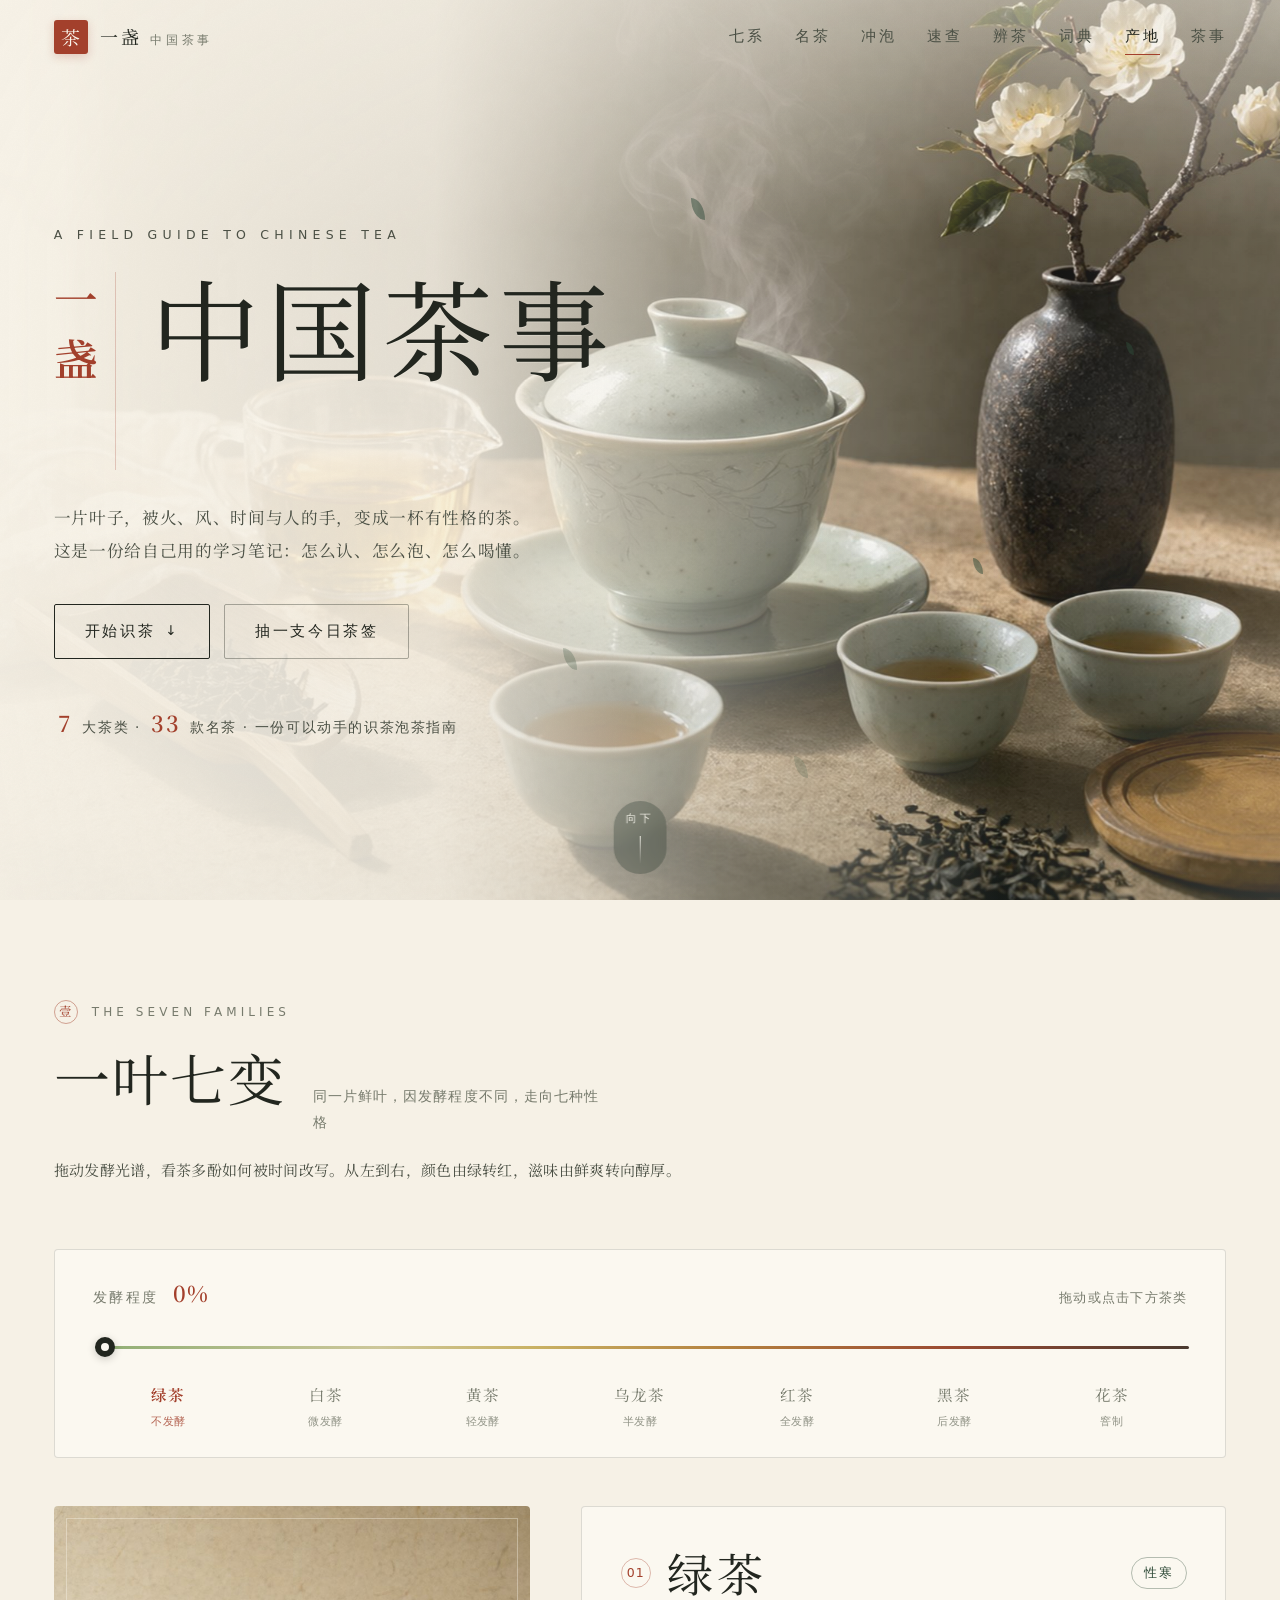
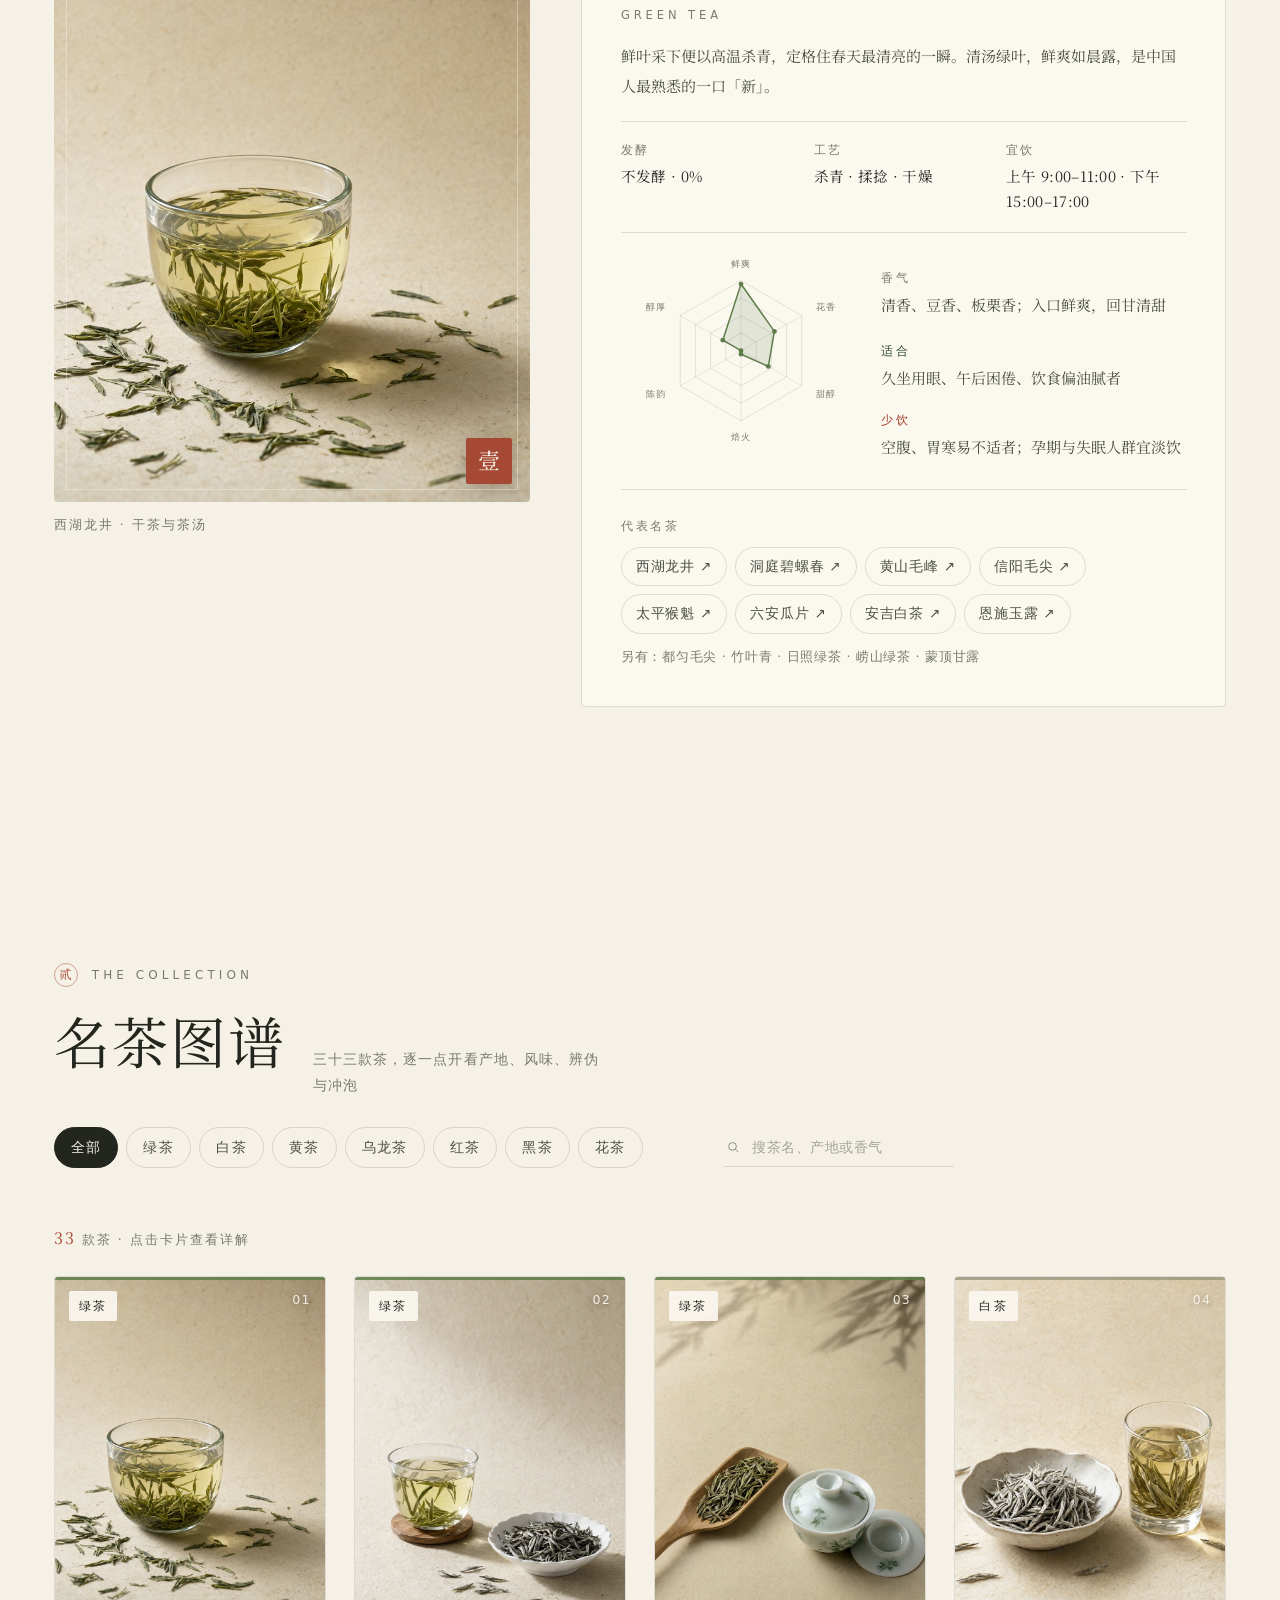
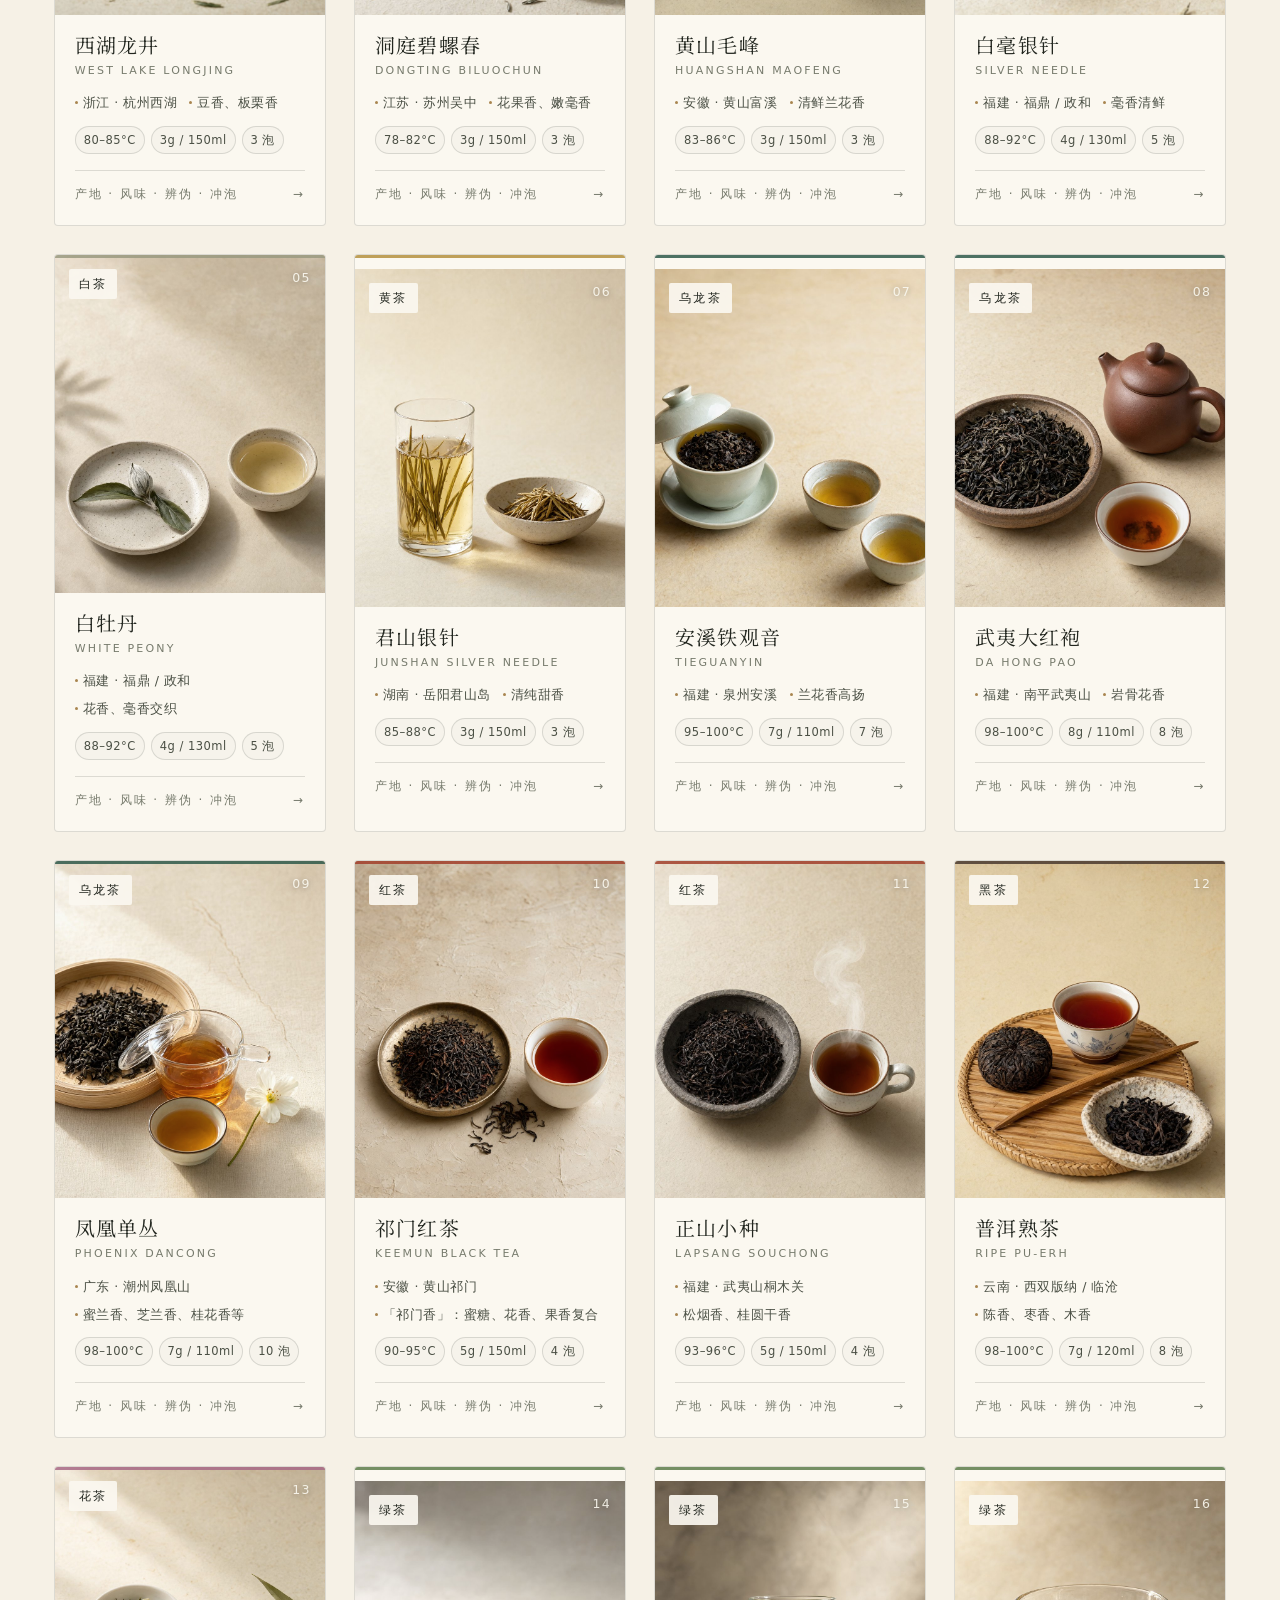
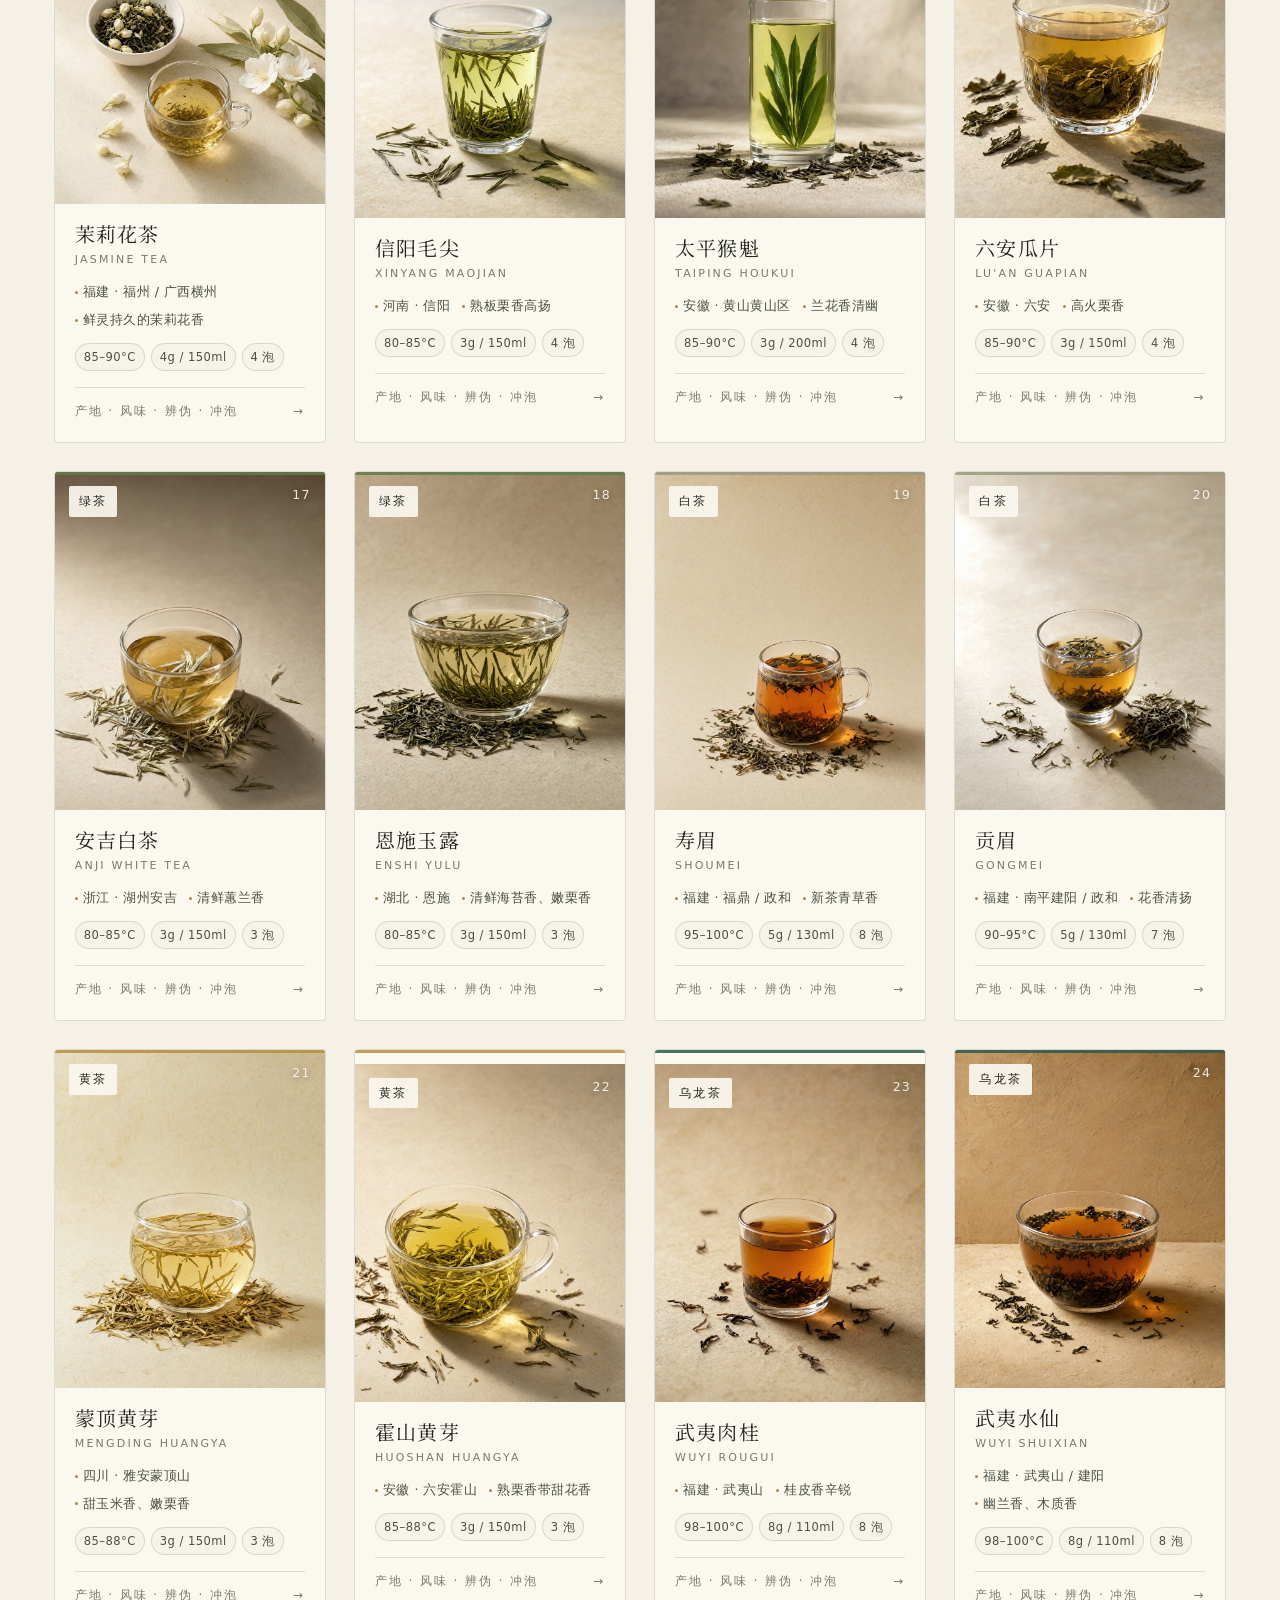
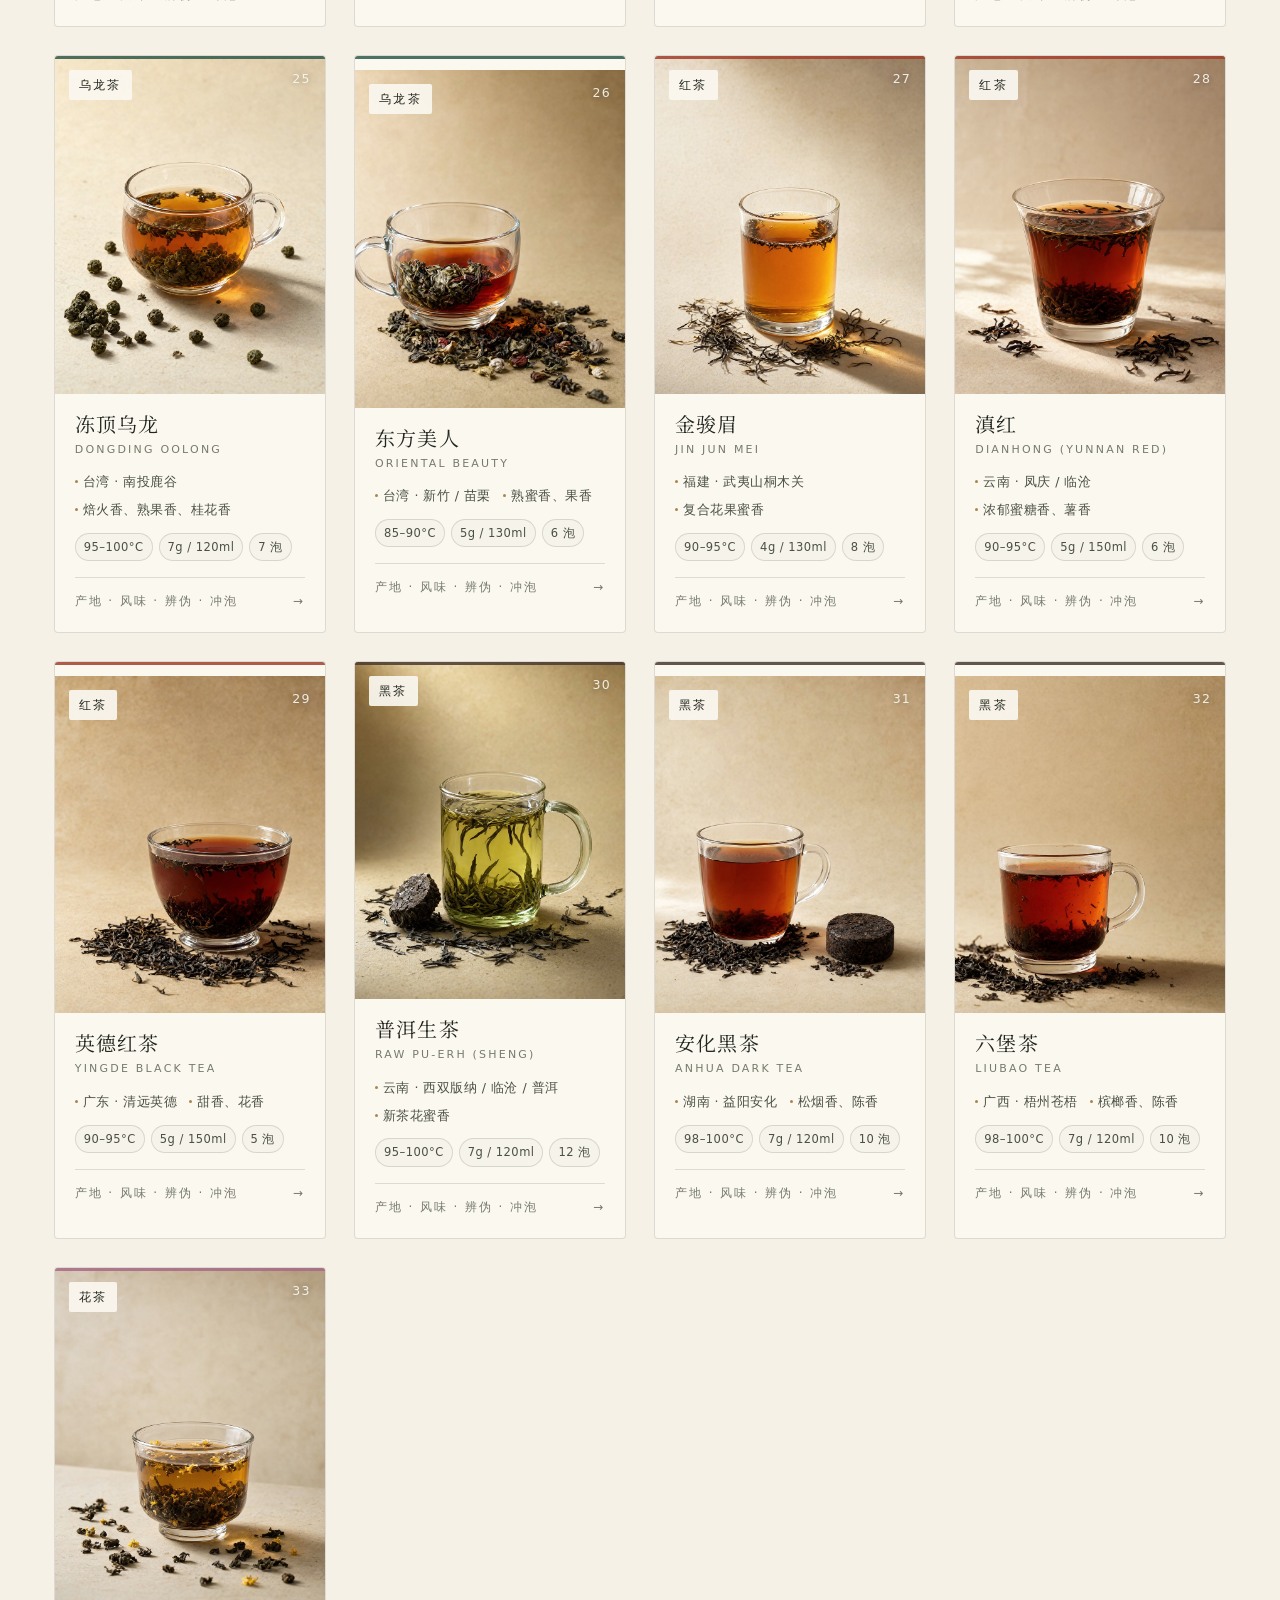
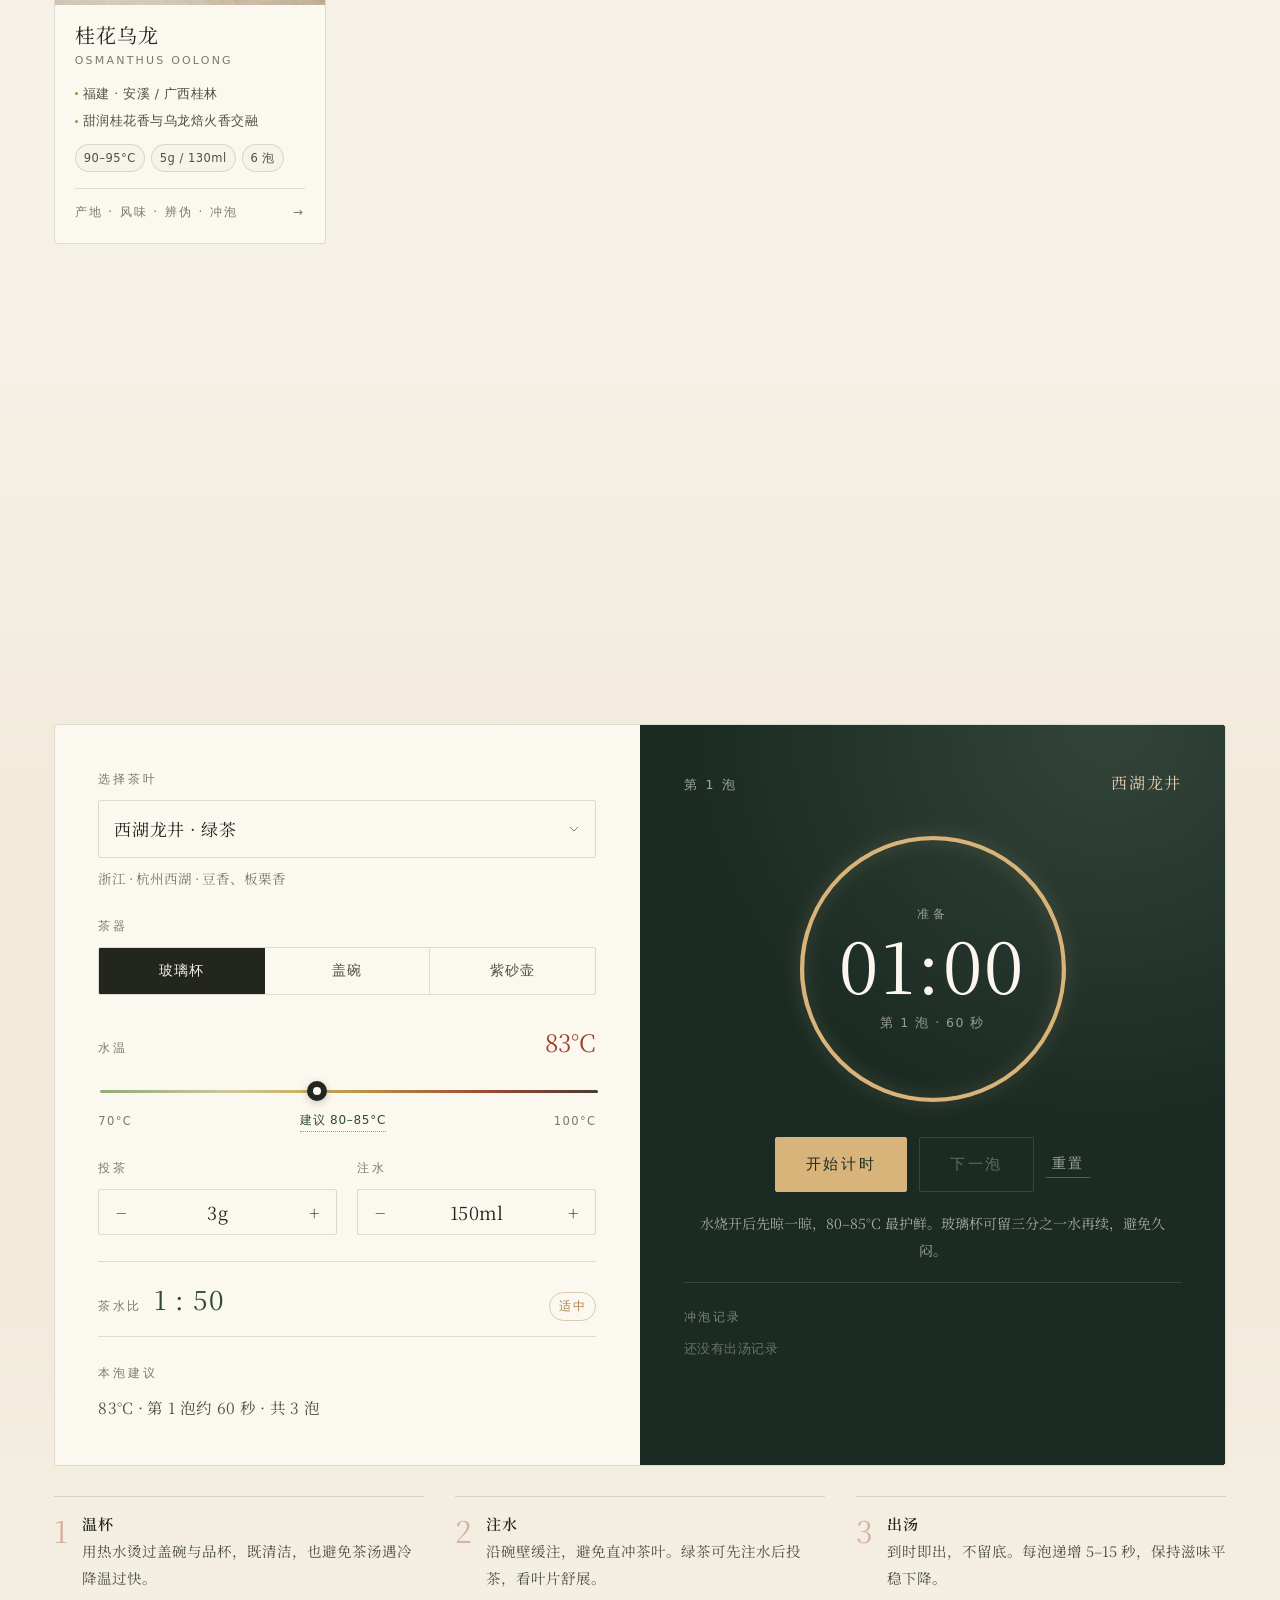
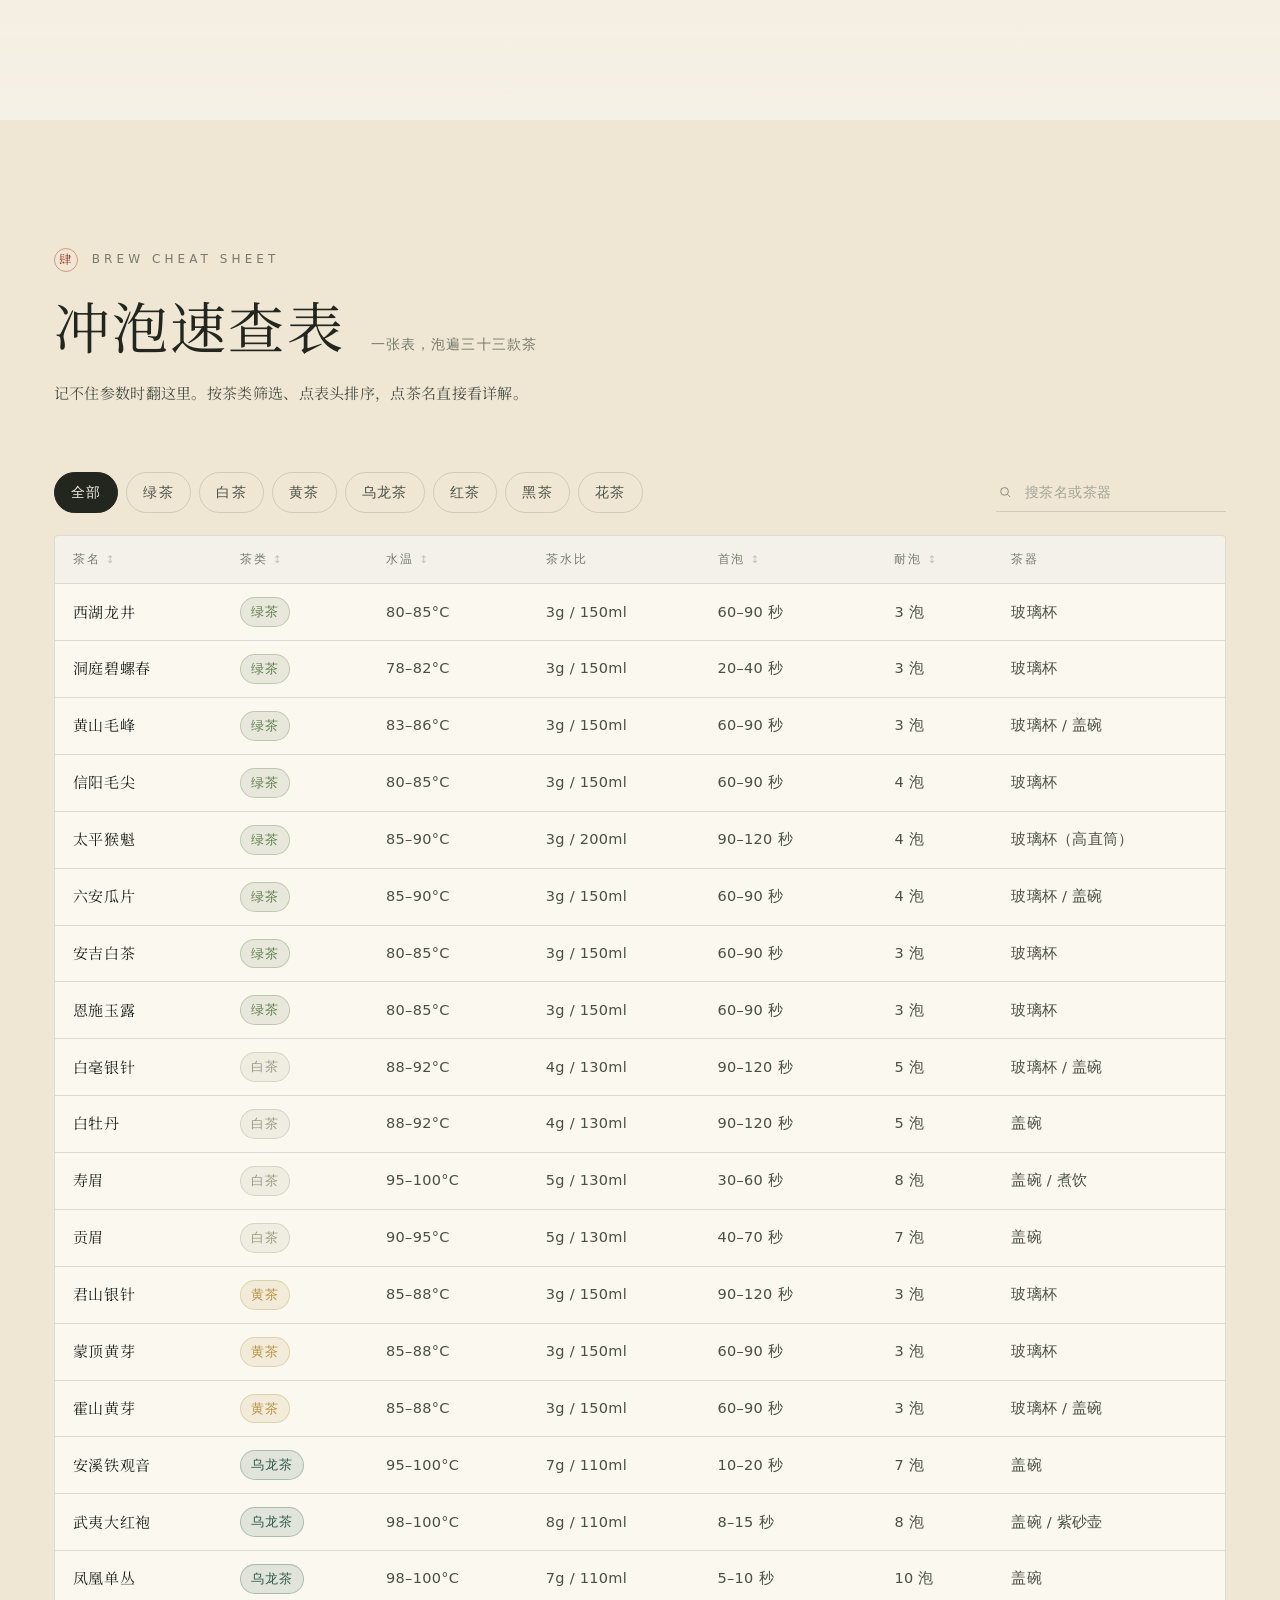
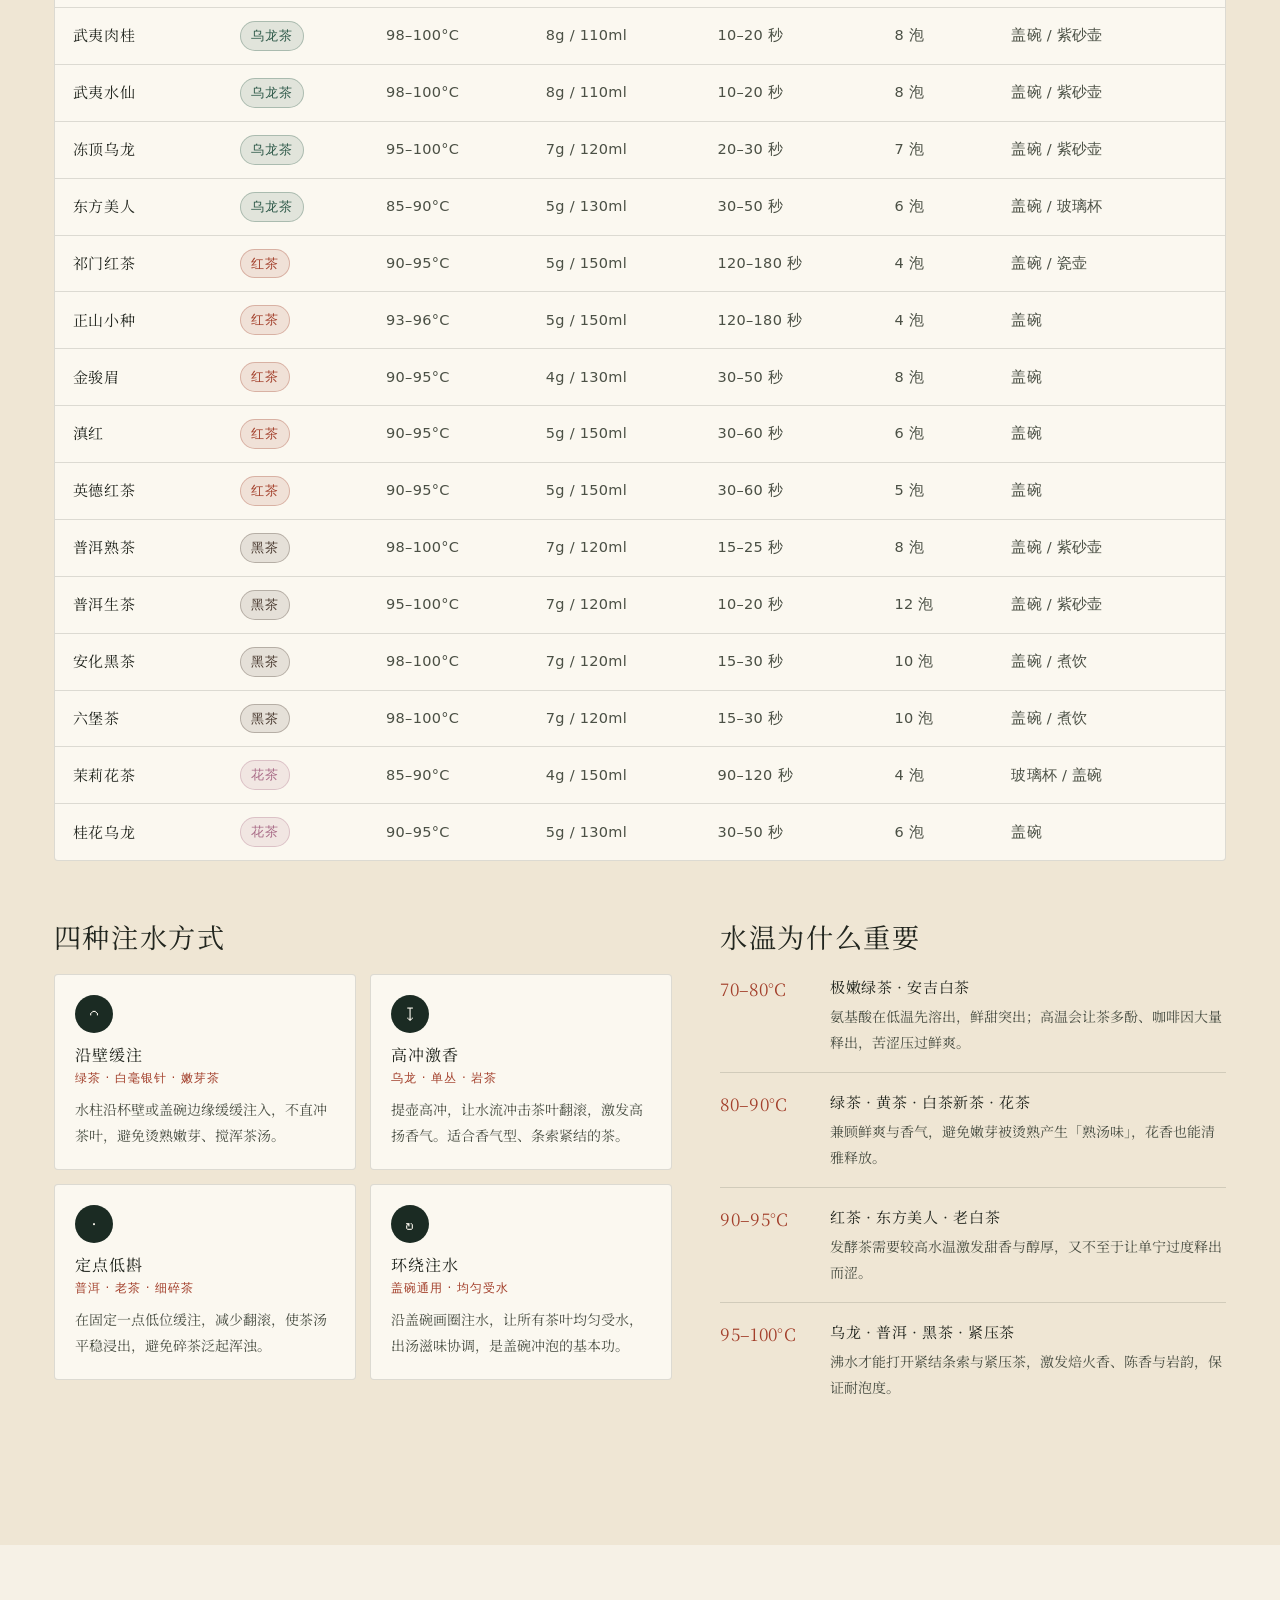
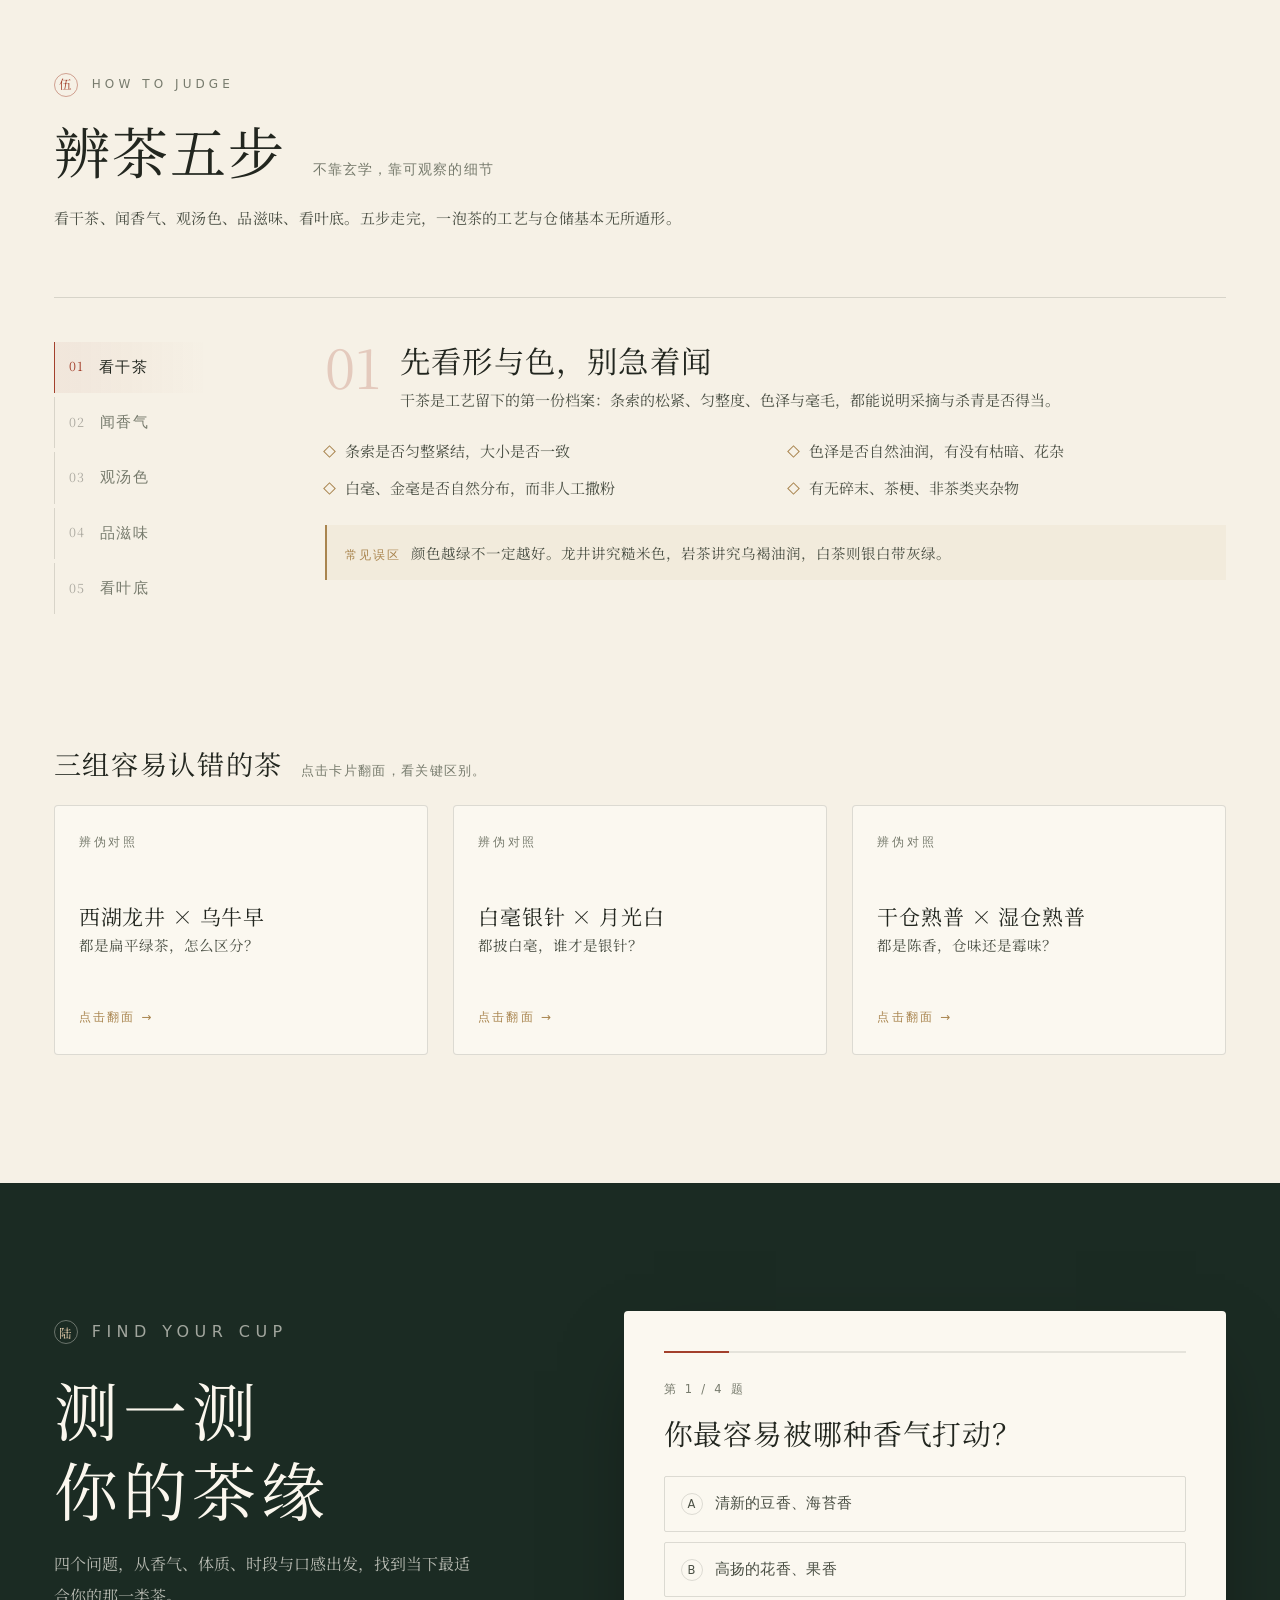
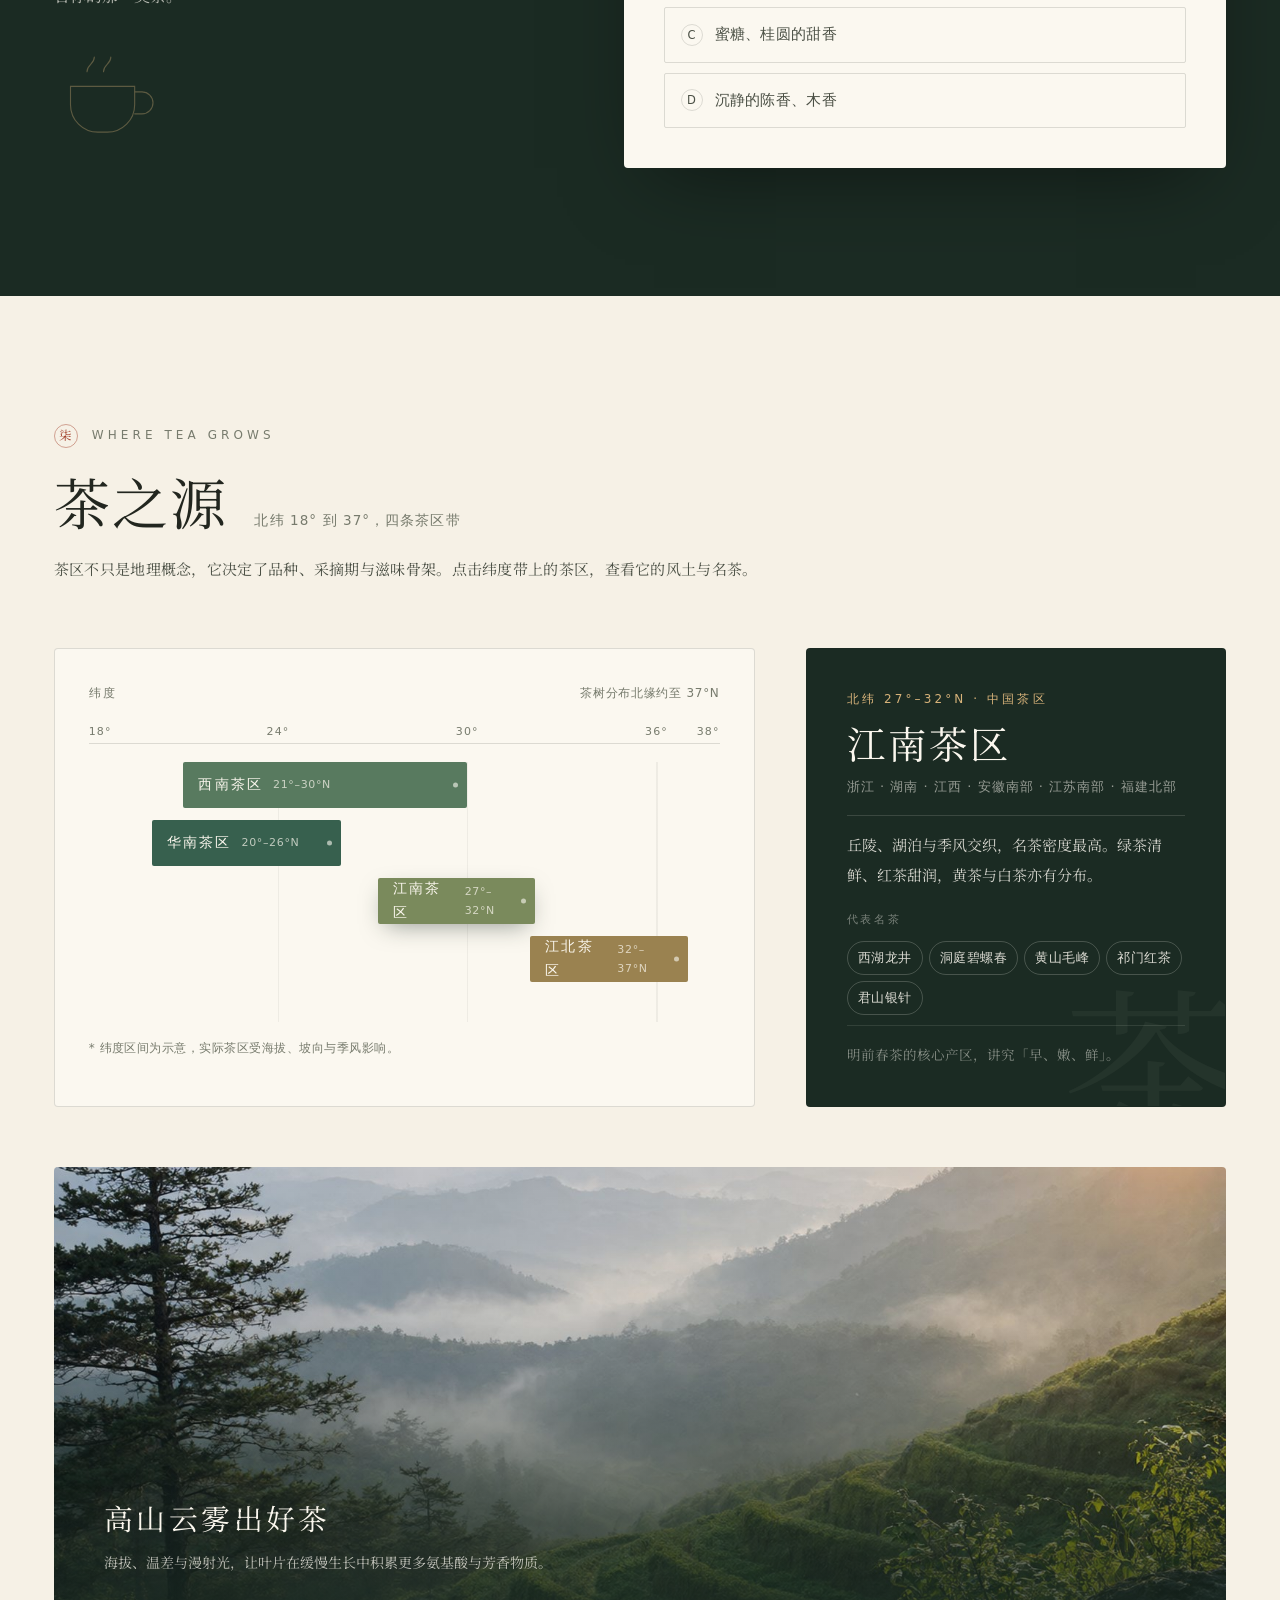
==== index.html @ a065129d "初始化：一盏·中国茶事静态站点与 Pages 部署" ====
<!DOCTYPE html>
<html lang="zh-CN">
<head>
<meta charset="UTF-8">
<meta name="viewport" content="width=device-width, initial-scale=1.0">
<title>一盏 · 中国茶事｜七大茶系、名茶图谱与冲泡指南</title>
<meta name="description" content="从辨茶、冲泡到产地与茶文化：七大茶系、十三款名茶的香气、汤色、滋味、冲泡参数与辨伪要点，附发酵光谱、冲泡计时与茶缘测试。">
<meta name="theme-color" content="#f6f1e6">
<link rel="icon" href="data:image/svg+xml,%3Csvg xmlns='http://www.w3.org/2000/svg' viewBox='0 0 64 64'%3E%3Crect width='64' height='64' rx='10' fill='%23a3402c'/%3E%3Ctext x='32' y='45' font-size='38' font-family='serif' text-anchor='middle' fill='%23fbf7ee'%3E茶%3C/text%3E%3C/svg%3E">
<link rel="stylesheet" href="assets/styles.css">
</head>
<body>
<div class="grain" aria-hidden="true"></div>
<div class="scroll-progress" aria-hidden="true"><span id="scrollBar"></span></div>

<header class="site-head" id="siteHead">
  <a class="brand" href="#top" aria-label="回到首页">
    <span class="brand-seal">茶</span>
    <span class="brand-text">一盏<em>中国茶事</em></span>
  </a>
  <nav class="site-nav" aria-label="主导航">
    <a href="#seven" data-nav>七系</a>
    <a href="#teas" data-nav>名茶</a>
    <a href="#brew" data-nav>冲泡</a>
    <a href="#cheat" data-nav>速查</a>
    <a href="#identify" data-nav>辨茶</a>
    <a href="#glossary" data-nav>词典</a>
    <a href="#origin" data-nav>产地</a>
    <a href="#culture" data-nav>茶事</a>
  </nav>
  <button class="nav-toggle" id="navToggle" aria-label="展开导航" aria-expanded="false">
    <span></span><span></span>
  </button>
</header>

<main id="top">

  <!-- HERO -->
  <section class="hero" aria-label="开篇">
    <div class="hero-media">
      <img src="assets/img/hero.jpg" alt="一席中式茶桌：盖碗、茶海、品茗杯与山茶花" fetchpriority="high">
    </div>
    <div class="hero-veil" aria-hidden="true"></div>
    <div class="hero-leaves" aria-hidden="true"><i></i><i></i><i></i><i></i><i></i></div>

    <div class="hero-inner">
      <p class="eyebrow">A FIELD GUIDE TO CHINESE TEA</p>
      <h1>
        <span class="hero-vertical">一盏</span>
        <span class="hero-main">中国茶事</span>
      </h1>
      <p class="hero-lead">一片叶子，被火、风、时间与人的手，变成一杯有性格的茶。<br>这是一份给自己用的学习笔记：怎么认、怎么泡、怎么喝懂。</p>
      <div class="hero-actions">
        <a class="btn" href="#seven">开始识茶<span class="arr">↓</span></a>
        <button class="btn btn-ghost" id="oracleBtn" type="button">抽一支今日茶签</button>
      </div>
      <p class="hero-meta"><b>7</b> 大茶类 · <b>33</b> 款名茶 · 一份可以动手的识茶泡茶指南</p>
    </div>

    <aside class="oracle" id="oracleCard" hidden aria-live="polite">
      <div class="oracle-head">
        <span>今日茶签</span>
        <button type="button" id="oracleClose" aria-label="关闭">×</button>
      </div>
      <p class="oracle-cat" id="oracleCat">绿茶 · 性寒</p>
      <h3 id="oracleName">西湖龙井</h3>
      <p id="oracleText">豆香沉稳，鲜醇回甘。</p>
      <div class="oracle-actions">
        <button class="link-btn" type="button" id="oracleAgain">换一支</button>
        <button class="link-btn" type="button" id="oracleOpen">看详情 →</button>
      </div>
    </aside>

    <div class="steam" aria-hidden="true"><i></i><i></i><i></i></div>
    <a class="scroll-cue" href="#seven" aria-label="向下浏览">
      <span>向下</span><i></i>
    </a>
  </section>

  <!-- 七系 -->
  <section class="section section-seven" id="seven">
    <div class="section-head reveal">
      <p class="kicker"><span>壹</span> THE SEVEN FAMILIES</p>
      <h2>一叶七变<span class="head-note">同一片鲜叶，因发酵程度不同，走向七种性格</span></h2>
      <p class="section-sub">拖动发酵光谱，看茶多酚如何被时间改写。从左到右，颜色由绿转红，滋味由鲜爽转向醇厚。</p>
    </div>

    <div class="spectrum reveal">
      <div class="spectrum-top">
        <label for="fermentRange" class="spectrum-label">发酵程度 <b id="fermentPct">0%</b></label>
        <span class="spectrum-hint">拖动或点击下方茶类</span>
      </div>
      <input type="range" id="fermentRange" min="0" max="6" step="1" value="0" aria-label="选择茶类，按发酵程度排序">
      <div class="spectrum-dots" id="spectrumDots" role="tablist" aria-label="七大茶类"></div>
    </div>

    <div class="seven-stage reveal">
      <figure class="stage-figure">
        <div class="figure-frame">
          <img id="catImage" src="assets/img/longjing.jpg" alt="西湖龙井干茶与茶汤">
          <span class="figure-stamp" id="catStamp">壹</span>
        </div>
        <figcaption id="catCaption">西湖龙井 · 干茶与茶汤</figcaption>
      </figure>

      <div class="stage-panel" id="catPanel" aria-live="polite">
        <div class="cat-head">
          <span class="cat-index" id="catIndex">01</span>
          <h3 id="catName">绿茶</h3>
          <span class="cat-nature" id="catNature">性寒</span>
        </div>
        <p class="cat-en" id="catEn">GREEN TEA</p>
        <p class="cat-desc" id="catDesc"></p>

        <div class="cat-stats">
          <div><span>发酵</span><b id="catFerment">不发酵 · 0%</b></div>
          <div><span>工艺</span><b id="catCraft">杀青 · 揉捻 · 干燥</b></div>
          <div><span>宜饮</span><b id="catTime">上午 9:00–11:00</b></div>
        </div>

        <div class="cat-mid">
          <div class="cat-radar">
            <svg id="catRadar" viewBox="0 0 260 230" role="img" aria-label="风味雷达图"></svg>
          </div>
          <div class="cat-notes">
            <div><span class="note-k">香气</span><p id="catFlavor"></p></div>
            <div class="cat-lists">
              <div><span class="note-k good">适合</span><p id="catSuitable"></p></div>
              <div><span class="note-k bad">少饮</span><p id="catAvoid"></p></div>
            </div>
          </div>
        </div>

        <div class="cat-teas">
          <span class="note-k">代表名茶</span>
          <div class="chip-row" id="catTeas"></div>
          <p class="cat-more" id="catMore"></p>
        </div>
      </div>
    </div>
  </section>

  <!-- 名茶图谱 -->
  <section class="section section-teas" id="teas">
    <div class="section-head reveal">
      <p class="kicker"><span>贰</span> THE COLLECTION</p>
      <h2>名茶图谱<span class="head-note">三十三款茶，逐一点开看产地、风味、辨伪与冲泡</span></h2>
      <div class="teas-tools">
        <div class="filter-row" id="filterRow" role="group" aria-label="按茶类筛选"></div>
        <label class="search-box">
          <svg viewBox="0 0 24 24" aria-hidden="true"><circle cx="11" cy="11" r="6.5"></circle><path d="M16 16l4.5 4.5"></path></svg>
          <input type="search" id="teaSearch" placeholder="搜茶名、产地或香气" aria-label="搜索茶叶">
        </label>
      </div>
    </div>
    <p class="result-line reveal"><span id="resultCount">33</span> 款茶 <span id="resultHint">· 点击卡片查看详解</span></p>
    <div class="tea-grid" id="teaGrid"></div>
  </section>

  <!-- 冲泡实验室 -->
  <section class="section section-brew" id="brew">
    <div class="section-head reveal">
      <p class="kicker"><span>叁</span> THE BREWING LAB</p>
      <h2>冲泡实验室<span class="head-note">水温、投茶、出汤，三件事决定一杯茶</span></h2>
      <p class="section-sub">选一款茶，调好参数，按下计时。每泡出汤后自动进入下一泡的节奏。</p>
    </div>

    <div class="brew-shell reveal">
      <div class="brew-controls">
        <div class="control">
          <label for="brewTea">选择茶叶</label>
          <div class="select-wrap">
            <select id="brewTea"></select>
            <svg viewBox="0 0 24 24" aria-hidden="true"><path d="M6 9l6 6 6-6"></path></svg>
          </div>
          <p class="control-hint" id="brewTeaHint"></p>
        </div>

        <div class="control">
          <span class="control-label">茶器</span>
          <div class="segmented" id="vesselSeg" role="group" aria-label="选择茶器">
            <button type="button" data-vessel="玻璃杯" class="active">玻璃杯</button>
            <button type="button" data-vessel="盖碗">盖碗</button>
            <button type="button" data-vessel="紫砂壶">紫砂壶</button>
          </div>
        </div>

        <div class="control">
          <div class="control-label-row">
            <label for="tempRange">水温</label>
            <output id="tempOut">85°C</output>
          </div>
          <input type="range" id="tempRange" min="70" max="100" step="1" value="85" aria-label="水温">
          <div class="range-notes"><span>70°C</span><span class="rec-band" id="recBand">建议 80–85°C</span><span>100°C</span></div>
        </div>

        <div class="control steppers">
          <div class="stepper">
            <span class="control-label">投茶</span>
            <div class="stepper-row">
              <button type="button" data-step="grams-0.5" aria-label="减少投茶量">−</button>
              <output id="gramsOut">3g</output>
              <button type="button" data-step="grams+0.5" aria-label="增加投茶量">+</button>
            </div>
          </div>
          <div class="stepper">
            <span class="control-label">注水</span>
            <div class="stepper-row">
              <button type="button" data-step="ml-10" aria-label="减少水量">−</button>
              <output id="mlOut">150ml</output>
              <button type="button" data-step="ml+10" aria-label="增加水量">+</button>
            </div>
          </div>
        </div>

        <div class="ratio-line">
          <span>茶水比</span>
          <b id="ratioOut">1 : 50</b>
          <span class="ratio-tag" id="ratioTag">清饮</span>
        </div>

        <div class="control">
          <span class="control-label">本泡建议</span>
          <p class="brew-advice" id="brewAdvice">85°C · 60 秒 · 可冲 3 泡</p>
        </div>
      </div>

      <div class="brew-stage">
        <div class="stage-top">
          <span id="steepLabel">第 1 泡</span>
          <span class="stage-tea" id="stageTea">西湖龙井</span>
        </div>

        <div class="timer-wrap">
          <svg class="timer-ring" viewBox="0 0 220 220" aria-hidden="true">
            <circle class="ring-track" cx="110" cy="110" r="96"></circle>
            <circle class="ring-progress" id="ringProgress" cx="110" cy="110" r="96"></circle>
          </svg>
          <div class="timer-face">
            <span class="timer-state" id="timerState">准备</span>
            <strong id="timerTime">01:00</strong>
            <span class="timer-sub" id="timerSub">第 1 泡 · 60 秒</span>
          </div>
        </div>

        <div class="timer-actions">
          <button class="btn btn-solid" id="timerBtn" type="button">开始计时</button>
          <button class="btn btn-ghost" id="nextBtn" type="button" disabled>下一泡</button>
          <button class="link-btn" id="resetBtn" type="button">重置</button>
        </div>

        <p class="timer-hint" id="timerHint">水烧开后先温杯，再注水。绿茶不建议用刚沸的水。</p>

        <div class="steep-track">
          <span class="track-label">冲泡记录</span>
          <ol id="steepTrack"><li class="empty">还没有出汤记录</li></ol>
        </div>
      </div>
    </div>

    <div class="brew-notes reveal">
      <div><span>1</span><h4>温杯</h4><p>用热水烫过盖碗与品杯，既清洁，也避免茶汤遇冷降温过快。</p></div>
      <div><span>2</span><h4>注水</h4><p>沿碗壁缓注，避免直冲茶叶。绿茶可先注水后投茶，看叶片舒展。</p></div>
      <div><span>3</span><h4>出汤</h4><p>到时即出，不留底。每泡递增 5–15 秒，保持滋味平稳下降。</p></div>
    </div>
  </section>

  <!-- 冲泡速查 -->
  <section class="section section-cheat" id="cheat">
    <div class="section-head reveal">
      <p class="kicker"><span>肆</span> BREW CHEAT SHEET</p>
      <h2>冲泡速查表<span class="head-note">一张表，泡遍三十三款茶</span></h2>
      <p class="section-sub">记不住参数时翻这里。按茶类筛选、点表头排序，点茶名直接看详解。</p>
    </div>
    <div class="teas-tools reveal">
      <div class="filter-row" id="cheatFilter" role="group" aria-label="按茶类筛选速查表"></div>
      <label class="search-box">
        <svg viewBox="0 0 24 24" aria-hidden="true"><circle cx="11" cy="11" r="6.5"></circle><path d="M16 16l4.5 4.5"></path></svg>
        <input type="search" id="cheatSearch" placeholder="搜茶名或茶器" aria-label="搜索速查表">
      </label>
    </div>
    <p class="cheat-swipe-hint" aria-hidden="true">← 左右滑动查看完整参数 →</p>
    <div class="cheat-table-wrap reveal">
      <table class="cheat-table">
        <thead>
          <tr>
            <th data-sort="name" scope="col">茶名</th>
            <th data-sort="cat" scope="col">茶类</th>
            <th data-sort="temp" scope="col">水温</th>
            <th scope="col">茶水比</th>
            <th data-sort="time" scope="col">首泡</th>
            <th data-sort="steeps" scope="col">耐泡</th>
            <th scope="col">茶器</th>
          </tr>
        </thead>
        <tbody id="cheatBody"></tbody>
      </table>
    </div>
    <div class="cheat-extra reveal">
      <div class="pour-block">
        <h3>四种注水方式</h3>
        <div class="pour-grid" id="pourGrid"></div>
      </div>
      <div class="water-block">
        <h3>水温为什么重要</h3>
        <div class="water-list" id="waterList"></div>
      </div>
    </div>
  </section>

  <!-- 辨茶 -->
  <section class="section section-identify" id="identify">
    <div class="section-head reveal">
      <p class="kicker"><span>伍</span> HOW TO JUDGE</p>
      <h2>辨茶五步<span class="head-note">不靠玄学，靠可观察的细节</span></h2>
      <p class="section-sub">看干茶、闻香气、观汤色、品滋味、看叶底。五步走完，一泡茶的工艺与仓储基本无所遁形。</p>
    </div>

    <div class="five-steps reveal">
      <div class="step-tabs" id="stepTabs" role="tablist" aria-label="辨茶步骤"></div>
      <div class="step-panel" id="stepPanel" aria-live="polite">
        <div class="step-panel-head">
          <span id="stepNum">01</span>
          <div>
            <h3 id="stepTitle"></h3>
            <p id="stepIntro"></p>
          </div>
        </div>
        <ul class="step-checks" id="stepChecks"></ul>
        <p class="step-pitfall"><span>常见误区</span><em id="stepPitfall"></em></p>
      </div>
    </div>

    <div class="compare-head reveal">
      <h3>三组容易认错的茶</h3>
      <p>点击卡片翻面，看关键区别。</p>
    </div>
    <div class="compare-grid reveal" id="compareGrid"></div>
  </section>

  <!-- 茶缘测试 -->
  <section class="section section-quiz" id="quiz">
    <div class="quiz-inner reveal">
      <div class="quiz-copy">
        <p class="kicker light"><span>陆</span> FIND YOUR CUP</p>
        <h2>测一测<br>你的茶缘</h2>
        <p>四个问题，从香气、体质、时段与口感出发，找到当下最适合你的那一类茶。</p>
        <div class="quiz-deco" aria-hidden="true">
          <svg viewBox="0 0 120 120"><path d="M18 44h70v20a30 30 0 0 1-30 30H48a30 30 0 0 1-30-30V44Z"></path><path d="M88 50h8a12 12 0 0 1 0 24h-8"></path><path d="M36 28c0-8 8-8 8-16M54 28c0-8 8-8 8-16"></path></svg>
        </div>
      </div>

      <div class="quiz-card">
        <div class="quiz-progress"><span id="quizBar"></span></div>
        <div class="quiz-step" id="quizStep">
          <p class="quiz-count" id="quizCount">第 1 / 4 题</p>
          <h3 id="quizQuestion"></h3>
          <div class="quiz-options" id="quizOptions"></div>
        </div>
        <div class="quiz-result" id="quizResult" hidden>
          <p class="quiz-count">你的茶缘</p>
          <h3 id="quizResultName">乌龙茶</h3>
          <p class="quiz-result-desc" id="quizResultDesc"></p>
          <div class="result-teas" id="quizResultTeas"></div>
          <div class="quiz-result-actions">
            <button class="btn btn-solid" id="quizBrew" type="button">去泡这一款</button>
            <button class="link-btn" id="quizRestart" type="button">重新测试</button>
          </div>
        </div>
      </div>
    </div>
  </section>

  <!-- 产地 -->
  <section class="section section-origin" id="origin">
    <div class="section-head reveal">
      <p class="kicker"><span>柒</span> WHERE TEA GROWS</p>
      <h2>茶之源<span class="head-note">北纬 18° 到 37°，四条茶区带</span></h2>
      <p class="section-sub">茶区不只是地理概念，它决定了品种、采摘期与滋味骨架。点击纬度带上的茶区，查看它的风土与名茶。</p>
    </div>

    <div class="origin-shell reveal">
      <div class="lat-panel">
        <div class="lat-head">
          <span>纬度</span>
          <span class="lat-axis-note">茶树分布北缘约至 37°N</span>
        </div>
        <div class="lat-band" id="latBand">
          <div class="lat-axis" aria-hidden="true">
            <span>18°</span><span>24°</span><span>30°</span><span>36°</span>
          </div>
          <div class="lat-grid" aria-hidden="true"></div>
          <div class="lat-bars" id="latBars"></div>
        </div>
        <p class="lat-foot">* 纬度区间为示意，实际茶区受海拔、坡向与季风影响。</p>
      </div>
      <div class="region-card" id="regionCard" aria-live="polite">
        <p class="region-lat" id="regionLat"></p>
        <h3 id="regionName"></h3>
        <p class="region-provinces" id="regionProvinces"></p>
        <p class="region-char" id="regionChar"></p>
        <p class="region-sub">代表名茶</p>
        <div class="region-teas" id="regionTeas"></div>
        <p class="region-note" id="regionNote"></p>
      </div>
    </div>

    <figure class="mountain reveal">
      <img src="assets/img/mountain.jpg" alt="晨雾中的中国茶山梯田" loading="lazy">
      <figcaption>
        <span>高山云雾出好茶</span>
        <p>海拔、温差与漫射光，让叶片在缓慢生长中积累更多氨基酸与芳香物质。</p>
      </figcaption>
    </figure>
  </section>

  <!-- 茶文化 -->
  <section class="section section-culture" id="culture">
    <div class="section-head reveal">
      <p class="kicker"><span>捌</span> A THOUSAND YEARS</p>
      <h2>茶事千年<span class="head-note">从药用到日常，从煎煮到冲泡</span></h2>
      <p class="section-sub">中国人的饮茶方式，经历过三次大转向：唐代煎茶、宋代点茶、明代瀹饮。每一次改变，都重新定义了茶的味道。</p>
    </div>

    <div class="timeline reveal">
      <div class="timeline-nav" id="timelineNav" role="tablist" aria-label="茶文化年代"></div>
      <div class="timeline-panel" id="timelinePanel" aria-live="polite">
        <span class="era-ghost" id="eraGhost">唐</span>
        <div class="era-body">
          <p class="era-years" id="eraYears"></p>
          <h3 id="eraTitle"></h3>
          <p class="era-text" id="eraText"></p>
          <div class="era-notes" id="eraNotes"></div>
        </div>
        <figure class="era-figure" id="eraFigure">
          <img src="assets/img/diancha.jpg" alt="宋代点茶：黑釉建盏与茶筅" loading="lazy">
          <figcaption>宋 · 点茶 · 击拂出汤花</figcaption>
        </figure>
      </div>
    </div>

    <div class="culture-bottom reveal">
      <div class="ritual">
        <h3>茶席上的三条老规矩</h3>
        <ul>
          <li><b>酒满敬人，茶满欺人。</b>茶倒七分，留三分人情，也免得烫手。</li>
          <li><b>叩指谢茶。</b>长辈斟茶，以食指与中指轻叩桌面，代跪谢之礼。</li>
          <li><b>先客后主，及时续水。</b>一泡茶淡了就该换，不让客人喝「水味」。</li>
        </ul>
      </div>
      <div class="vessels">
        <h3>认识几件茶器</h3>
        <div class="vessel-grid">
          <div class="vessel-item">
            <svg viewBox="0 0 64 64" aria-hidden="true"><path d="M14 32h36v8a18 18 0 0 1-18 18 18 18 0 0 1-18-18v-8Z"></path><path d="M10 32h44M26 22c0-4 4-4 4-8M36 22c0-4 4-4 4-8"></path></svg>
            <b>盖碗</b><span>天盖、地托、人育，三才合一</span>
          </div>
          <div class="vessel-item">
            <svg viewBox="0 0 64 64" aria-hidden="true"><path d="M18 26h28l-4 26H22l-4-26Z"></path><path d="M14 26h36M26 18c0-6 12-6 12 0"></path></svg>
            <b>公道杯</b><span>先匀汤，再分杯，浓淡一致</span>
          </div>
          <div class="vessel-item">
            <svg viewBox="0 0 64 64" aria-hidden="true"><path d="M20 30h24v10a12 12 0 0 1-24 0V30Z"></path><path d="M44 32h5a6 6 0 0 1 0 12h-5M16 20h32"></path></svg>
            <b>品茗杯</b><span>小杯啜饮，聚香也聚神</span>
          </div>
          <div class="vessel-item">
            <svg viewBox="0 0 64 64" aria-hidden="true"><path d="M14 46c10-14 26-18 38-22-4 14-10 26-24 30-5-1-10-4-14-8Z"></path><path d="M20 42c6-2 12-2 18 0"></path></svg>
            <b>茶则</b><span>量茶入则，取茶不沾手</span>
          </div>
          <div class="vessel-item">
            <svg viewBox="0 0 64 64" aria-hidden="true"><path d="M22 14v26M22 40c0 8 8 10 8 10M32 22c8 2 8 16 0 18"></path><path d="M40 16l6 30"></path></svg>
            <b>茶针</b><span>疏通气孔，撬取紧压茶</span>
          </div>
          <div class="vessel-item">
            <svg viewBox="0 0 64 64" aria-hidden="true"><rect x="12" y="20" width="40" height="26" rx="3"></rect><path d="M12 30h40M20 20v-6M44 20v-6"></path></svg>
            <b>茶巾</b><span>拭杯、吸水，保持席面干净</span>
          </div>
        </div>
      </div>
    </div>
  </section>

  <!-- 术语词典 -->
  <section class="section section-glossary" id="glossary">
    <div class="section-head reveal">
      <p class="kicker"><span>玖</span> TASTING VOCABULARY</p>
      <h2>茶学术语词典<span class="head-note">把「玄乎」的词，翻译成喝得到的感受</span></h2>
      <p class="section-sub">回甘、生津、喉韵、岩韵……读懂这些词，品鉴笔记才写得明白。按类别筛选或直接搜索。</p>
    </div>
    <div class="teas-tools reveal">
      <div class="filter-row" id="glossFilter" role="group" aria-label="按类别筛选术语"></div>
      <label class="search-box">
        <svg viewBox="0 0 24 24" aria-hidden="true"><circle cx="11" cy="11" r="6.5"></circle><path d="M16 16l4.5 4.5"></path></svg>
        <input type="search" id="glossSearch" placeholder="搜术语，如「回甘」" aria-label="搜索术语">
      </label>
    </div>
    <div class="gloss-grid reveal" id="glossGrid"></div>
  </section>

  <!-- 误区 -->
  <section class="section section-myths" id="myths">
    <div class="section-head reveal">
      <p class="kicker"><span>拾</span> COMMON MYTHS</p>
      <h2>六个喝茶误区<span class="head-note">把玄学放一边，回到茶汤本身</span></h2>
    </div>
    <div class="myths-list reveal" id="mythsList"></div>
  </section>

</main>

<footer class="site-foot">
  <div class="foot-mark">茶</div>
  <p class="foot-title">愿你在茶香里，遇见属于自己的那一盏。</p>
  <div class="foot-cols">
    <div><span>内容说明</span><p>本站内容依据公开茶学资料与常见品鉴经验整理，用于日常饮茶参考，不构成医疗或健康建议。特殊体质、孕期及慢性病人群请遵医嘱。</p></div>
    <div><span>图片来源</span><p>站内图片为 AI 生成的意境示意图，用于呈现茶汤、干茶与茶席氛围，不代表具体商品。请以实际茶品为准。</p></div>
    <div><span>关于</span><p>一盏 · 中国茶事<br>七大茶系 · 三十三款名茶<br>识茶、泡茶、辨茶与茶文化</p></div>
  </div>
  <p class="foot-copy">© 2026 一盏 · 中国茶事</p>
</footer>

<!-- 茶叶详情 -->
<div class="modal" id="teaModal" hidden>
  <div class="modal-backdrop" data-close></div>
  <div class="modal-sheet" role="dialog" aria-modal="true" aria-labelledby="modalTitle">
    <button class="modal-close" data-close aria-label="关闭详情">×</button>
    <div class="modal-media">
      <img id="modalImg" src="assets/img/longjing.jpg" alt="">
      <span class="modal-cat" id="modalCat"></span>
      <p class="modal-photo-note">意境示意图</p>
    </div>
    <div class="modal-body">
      <p class="modal-en" id="modalEn"></p>
      <h2 id="modalTitle">西湖龙井</h2>
      <p class="modal-region" id="modalRegion"></p>
      <p class="modal-tags" id="modalTags"></p>

      <div class="modal-specs">
        <div><span>外形</span><p id="modalShape"></p></div>
        <div><span>香气</span><p id="modalAroma"></p></div>
        <div><span>汤色</span><p id="modalLiquor"></p></div>
        <div><span>滋味</span><p id="modalTaste"></p></div>
      </div>

      <div class="modal-brew">
        <div><span>水温</span><b id="modalTemp"></b></div>
        <div><span>茶水比</span><b id="modalRatio"></b></div>
        <div><span>首泡</span><b id="modalTime"></b></div>
        <div><span>茶器</span><b id="modalVessel"></b></div>
      </div>

      <div class="modal-block">
        <h4>怎么辨</h4>
        <p id="modalIdentify"></p>
      </div>
      <div class="modal-block modal-learn">
        <h4>每泡口感变化</h4>
        <ol class="steep-notes" id="modalSteeps"></ol>
      </div>
      <div class="modal-block">
        <h4>冲泡要点</h4>
        <p id="modalBrewTip"></p>
      </div>
      <div class="modal-block">
        <h4>容易混淆</h4>
        <p id="modalConfuse"></p>
      </div>
      <div class="modal-block">
        <h4>一盏茶的故事</h4>
        <p id="modalStory"></p>
      </div>
      <div class="modal-actions">
        <button class="btn btn-solid" id="modalBrewBtn" type="button">用这个参数泡一杯</button>
        <span class="modal-harvest" id="modalHarvest"></span>
      </div>
    </div>
  </div>
</div>

<script src="assets/data.js"></script>
<script src="assets/app.js"></script>
</body>
</html>
---- assets/styles.css ----
/* =========================================================
   一盏 · 中国茶事
   Design tokens (consumed by the Sites design workbench)
   ========================================================= */
/* self-hosted subset of Noto Serif SC (Source Han Serif): elegant book serif on every OS */
@font-face {
  font-family: "Noto Serif SC";
  src: url("fonts/tea-serif-400.woff2") format("woff2");
  font-weight: 400;
  font-style: normal;
  font-display: swap;
}
@font-face {
  font-family: "Noto Serif SC";
  src: url("fonts/tea-serif-600.woff2") format("woff2");
  font-weight: 600;
  font-style: normal;
  font-display: swap;
}
:root {
  --site-bg: #f6f1e6;
  --site-fg: #22261f;
  --site-accent: #a3402c;
  --site-on-accent: #fbf7ee;
  --site-surface: #fbf8f0;
  --site-muted: #777b6d;
  --site-border: rgba(34, 38, 31, 0.14);
  --site-font: "Noto Serif SC", "Songti SC", "Source Han Serif SC", "SimSun", "STSong", serif;
  --site-radius: 4px;
  --site-space: 1;
  --site-type: 1;
  --site-motion: 1;

  /* palette */
  --paper: var(--site-bg);
  --paper-2: #efe6d4;
  --surface: var(--site-surface);
  --ink: var(--site-fg);
  --ink-soft: #4b5045;
  --muted: var(--site-muted);
  --green: #2e4a37;
  --green-deep: #1b2b23;
  --celadon: #9fb3a0;
  --cinnabar: var(--site-accent);
  --gold: #a9854f;
  --line: var(--site-border);

  --serif: var(--site-font);
  --sans: "PingFang SC", "Hiragino Sans GB", "Microsoft YaHei", "Noto Sans SC", system-ui, sans-serif;
  --max: 1280px;
  --pad: clamp(20px, 4.2vw, 64px);
  --ease: cubic-bezier(.22, .61, .36, 1);
}

* { box-sizing: border-box; }

html {
  scroll-behavior: smooth;
  -webkit-text-size-adjust: 100%;
}

body {
  margin: 0;
  background: var(--paper);
  color: var(--ink);
  font-family: var(--serif);
  font-size: 17px;
  line-height: 1.75;
  overflow-x: hidden;
  -webkit-font-smoothing: antialiased;
}

body.no-scroll { overflow: hidden; }

img { display: block; max-width: 100%; }
a { color: inherit; text-decoration: none; }
button, input, select { font: inherit; color: inherit; }
button { cursor: pointer; background: none; border: none; }
p { margin: 0; }
h1, h2, h3, h4 { margin: 0; font-weight: 600; line-height: 1.2; letter-spacing: .01em; }
ul, ol { margin: 0; padding: 0; list-style: none; }

::selection { background: var(--cinnabar); color: var(--site-on-accent); }

:focus-visible {
  outline: 2px solid var(--cinnabar);
  outline-offset: 3px;
}

/* paper grain */
.grain {
  position: fixed;
  inset: 0;
  z-index: 2;
  pointer-events: none;
  opacity: .5;
  mix-blend-mode: multiply;
  background-image: url("data:image/svg+xml,%3Csvg xmlns='http://www.w3.org/2000/svg' width='240' height='240'%3E%3Cfilter id='n'%3E%3CfeTurbulence type='fractalNoise' baseFrequency='.82' numOctaves='3' stitchTiles='stitch'/%3E%3CfeColorMatrix type='saturate' values='0'/%3E%3CfeComponentTransfer%3E%3CfeFuncA type='table' tableValues='0 .045'/%3E%3C/feComponentTransfer%3E%3C/filter%3E%3Crect width='100%25' height='100%25' filter='url(%23n)'/%3E%3C/svg%3E");
}

/* scroll progress */
.scroll-progress {
  position: fixed;
  top: 0; left: 0; right: 0;
  height: 2px;
  z-index: 60;
  background: transparent;
}
.scroll-progress span {
  display: block;
  height: 100%;
  width: 0;
  background: linear-gradient(90deg, var(--green), var(--cinnabar));
}

/* ============ header ============ */
.site-head {
  position: fixed;
  top: 0; left: 0; right: 0;
  z-index: 50;
  display: flex;
  align-items: center;
  justify-content: space-between;
  gap: 24px;
  padding: 18px var(--pad);
  transition: background calc(260ms * var(--site-motion)) var(--ease),
              padding calc(260ms * var(--site-motion)) var(--ease),
              border-color calc(260ms * var(--site-motion)) var(--ease);
  border-bottom: 1px solid transparent;
}
.site-head.scrolled {
  background: rgba(246, 241, 230, .88);
  backdrop-filter: blur(14px);
  -webkit-backdrop-filter: blur(14px);
  padding-top: 10px;
  padding-bottom: 10px;
  border-bottom-color: var(--line);
}
.brand {
  display: flex;
  align-items: center;
  gap: 12px;
  z-index: 2;
}
.brand-seal {
  width: 34px; height: 34px;
  display: grid; place-items: center;
  background: var(--cinnabar);
  color: var(--site-on-accent);
  font-size: 19px;
  line-height: 1;
  border-radius: 3px;
  box-shadow: 0 3px 10px rgba(163, 64, 44, .22);
}
.brand-text {
  font-size: 18px;
  letter-spacing: .18em;
  display: flex;
  align-items: baseline;
  gap: 8px;
}
.brand-text em {
  font-style: normal;
  font-size: 11.5px;
  letter-spacing: .32em;
  color: var(--muted);
  font-family: var(--sans);
}
.site-nav {
  display: flex;
  gap: clamp(14px, 2.4vw, 34px);
  font-family: var(--sans);
  font-size: 14.5px;
  letter-spacing: .18em;
}
.site-nav a {
  position: relative;
  padding: 6px 0;
  color: var(--ink-soft);
  transition: color calc(200ms * var(--site-motion)) var(--ease);
}
.site-nav a::after {
  content: "";
  position: absolute;
  left: 0; bottom: 0;
  width: 100%; height: 1px;
  background: var(--cinnabar);
  transform: scaleX(0);
  transform-origin: right;
  transition: transform calc(260ms * var(--site-motion)) var(--ease);
}
.site-nav a:hover, .site-nav a.active { color: var(--ink); }
.site-nav a:hover::after, .site-nav a.active::after { transform: scaleX(1); transform-origin: left; }

.nav-toggle {
  display: none;
  width: 38px; height: 38px;
  border: 1px solid var(--line);
  border-radius: 50%;
  position: relative;
}
.nav-toggle span {
  position: absolute;
  left: 11px; right: 11px;
  height: 1px;
  background: var(--ink);
  transition: transform .3s var(--ease), opacity .3s;
}
.nav-toggle span:first-child { top: 15px; }
.nav-toggle span:last-child { bottom: 15px; }
.nav-toggle[aria-expanded="true"] span:first-child { transform: translateY(3.5px) rotate(45deg); }
.nav-toggle[aria-expanded="true"] span:last-child { transform: translateY(-3.5px) rotate(-45deg); }

/* ============ hero ============ */
.hero {
  position: relative;
  min-height: 100svh;
  display: flex;
  align-items: center;
  overflow: hidden;
  padding: 120px var(--pad) 90px;
  isolation: isolate;
}
.hero-media {
  position: absolute;
  inset: 0;
  z-index: -3;
}
.hero-media img {
  width: 100%; height: 100%;
  object-fit: cover;
  object-position: 58% center;
  transform: scale(1.04);
  animation: heroZoom 22s var(--ease) forwards;
}
@keyframes heroZoom {
  from { transform: scale(1.12); }
  to { transform: scale(1.02); }
}
.hero-veil {
  position: absolute;
  inset: 0;
  z-index: -2;
  background:
    linear-gradient(90deg, rgba(246,241,230,.97) 0%, rgba(246,241,230,.88) 34%, rgba(246,241,230,.42) 56%, rgba(246,241,230,.06) 78%, rgba(246,241,230,.18) 100%),
    linear-gradient(0deg, rgba(27,43,35,.30) 0%, rgba(246,241,230,0) 42%),
    linear-gradient(180deg, rgba(246,241,230,.55) 0%, rgba(246,241,230,0) 26%);
}
.hero-inner {
  position: relative;
  z-index: 2;
  max-width: var(--max);
  width: 100%;
  margin: 0 auto;
  padding-top: clamp(10px, 4vh, 60px);
}
.eyebrow {
  font-family: var(--sans);
  font-size: 12.5px;
  letter-spacing: .42em;
  color: var(--ink-soft);
  margin-bottom: clamp(20px, 3vh, 36px);
}
.hero h1 {
  display: flex;
  align-items: flex-start;
  gap: clamp(14px, 2.6vw, 34px);
  margin-bottom: clamp(22px, 3.4vh, 40px);
}
.hero-vertical {
  writing-mode: vertical-rl;
  font-size: calc(clamp(1.9rem, 3.4vw, 2.9rem) * var(--site-type));
  letter-spacing: .34em;
  color: var(--cinnabar);
  line-height: 1;
  padding-top: .12em;
  border-right: 1px solid rgba(163,64,44,.24);
  padding-right: clamp(10px, 1.6vw, 18px);
  height: clamp(150px, 22vh, 220px);
}
.hero-main {
  font-size: calc(clamp(3.3rem, 8.6vw, 7rem) * var(--site-type));
  font-weight: 500;
  line-height: .98;
  letter-spacing: .06em;
  color: var(--ink);
  text-shadow: 0 1px 0 rgba(251,248,240,.3);
}
.hero-lead {
  max-width: 33em;
  font-size: clamp(15px, 1.3vw, 17px);
  line-height: 2;
  color: var(--ink-soft);
  letter-spacing: .04em;
  margin-bottom: clamp(28px, 4vh, 46px);
}
.hero-actions {
  display: flex;
  flex-wrap: wrap;
  align-items: center;
  gap: 14px;
}
.hero-meta {
  margin-top: clamp(28px, 5vh, 54px);
  font-family: var(--sans);
  font-size: 13.5px;
  letter-spacing: .12em;
  color: var(--ink-soft);
}
.hero-meta b {
  font-family: var(--serif);
  font-size: 22px;
  font-weight: 600;
  color: var(--cinnabar);
  margin: 0 4px;
}

/* buttons */
.btn {
  display: inline-flex;
  align-items: center;
  gap: 10px;
  padding: 14px 30px;
  border: 1px solid var(--ink);
  border-radius: 2px;
  font-family: var(--sans);
  font-size: 14.5px;
  letter-spacing: .18em;
  color: var(--ink);
  background: transparent;
  transition: background calc(260ms * var(--site-motion)) var(--ease),
              color calc(260ms * var(--site-motion)) var(--ease),
              border-color calc(260ms * var(--site-motion)) var(--ease),
              transform calc(260ms * var(--site-motion)) var(--ease);
}
.btn:hover { background: var(--ink); color: var(--paper); transform: translateY(-1px); }
.btn .arr { font-size: 13.5px; }
.btn-ghost { border-color: rgba(34,38,31,.35); }
.btn-ghost:hover { background: transparent; color: var(--cinnabar); border-color: var(--cinnabar); }
.btn-solid {
  background: var(--green);
  border-color: var(--green);
  color: var(--site-on-accent);
}
.btn-solid:hover { background: var(--green-deep); border-color: var(--green-deep); color: var(--site-on-accent); }
.link-btn {
  font-family: var(--sans);
  font-size: 13.5px;
  letter-spacing: .16em;
  color: var(--ink-soft);
  border-bottom: 1px solid rgba(34,38,31,.3);
  padding-bottom: 2px;
  transition: color .2s, border-color .2s;
}
.link-btn:hover { color: var(--cinnabar); border-color: var(--cinnabar); }

/* oracle card */
.oracle {
  position: absolute;
  z-index: 5;
  right: clamp(20px, 7vw, 110px);
  bottom: clamp(90px, 14vh, 150px);
  width: min(300px, calc(100vw - 40px));
  background: rgba(251, 248, 240, .94);
  backdrop-filter: blur(10px);
  border: 1px solid rgba(34,38,31,.18);
  border-radius: var(--site-radius);
  padding: 22px 24px 18px;
  box-shadow: 0 24px 60px rgba(27,43,35,.18);
  animation: oracleIn .5s var(--ease);
}
@keyframes oracleIn {
  from { opacity: 0; transform: translateY(14px); }
  to { opacity: 1; transform: translateY(0); }
}
.oracle::before {
  content: "";
  position: absolute;
  inset: 6px;
  border: 1px solid rgba(163,64,44,.16);
  pointer-events: none;
}
.oracle-head {
  display: flex;
  justify-content: space-between;
  align-items: center;
  font-family: var(--sans);
  font-size: 12.5px;
  letter-spacing: .28em;
  color: var(--cinnabar);
}
.oracle-head button { font-size: 20px; line-height: 1; color: var(--muted); padding: 0 2px; }
.oracle-cat {
  margin-top: 14px;
  font-family: var(--sans);
  font-size: 12.5px;
  letter-spacing: .18em;
  color: var(--muted);
}
.oracle h3 {
  font-size: 30px;
  font-weight: 500;
  letter-spacing: .06em;
  margin: 2px 0 8px;
}
.oracle p { font-size: 14.5px; color: var(--ink-soft); line-height: 1.8; }
.oracle-actions {
  display: flex;
  justify-content: space-between;
  margin-top: 16px;
  padding-top: 12px;
  border-top: 1px solid var(--line);
}

/* steam + leaves */
.steam {
  position: absolute;
  right: 30%;
  bottom: 30%;
  z-index: 1;
  pointer-events: none;
  opacity: .45;
}
.steam i {
  position: absolute;
  bottom: 0;
  width: 2px;
  height: 120px;
  background: linear-gradient(180deg, rgba(255,255,255,0), rgba(255,255,255,.85), rgba(255,255,255,0));
  filter: blur(4px);
  border-radius: 50%;
  animation: steamRise 7s ease-in-out infinite;
}
.steam i:nth-child(1) { left: 0; animation-delay: 0s; }
.steam i:nth-child(2) { left: 26px; height: 90px; animation-delay: 2.2s; }
.steam i:nth-child(3) { left: 52px; height: 140px; animation-delay: 4s; }
@keyframes steamRise {
  0% { transform: translateY(20px) scaleX(1); opacity: 0; }
  30% { opacity: .8; }
  100% { transform: translateY(-90px) scaleX(2.4); opacity: 0; }
}
.hero-leaves { position: absolute; inset: 0; z-index: 1; pointer-events: none; }
.hero-leaves i {
  position: absolute;
  width: 14px; height: 22px;
  background: rgba(46,74,55,.5);
  border-radius: 0 100% 0 100%;
  animation: drift 16s ease-in-out infinite;
}
.hero-leaves i:nth-child(1) { left: 54%; top: 22%; animation-delay: 0s; }
.hero-leaves i:nth-child(2) { left: 76%; top: 62%; animation-delay: 3s; width: 10px; height: 16px; }
.hero-leaves i:nth-child(3) { left: 44%; top: 72%; animation-delay: 6s; opacity: .5; }
.hero-leaves i:nth-child(4) { left: 88%; top: 38%; animation-delay: 9s; width: 8px; height: 13px; }
.hero-leaves i:nth-child(5) { left: 62%; top: 84%; animation-delay: 12s; opacity: .4; }
@keyframes drift {
  0%, 100% { transform: translate(0,0) rotate(0deg); }
  33% { transform: translate(18px,-24px) rotate(28deg); }
  66% { transform: translate(-12px,14px) rotate(-18deg); }
}

.scroll-cue {
  position: absolute;
  left: 50%;
  bottom: 26px;
  transform: translateX(-50%);
  z-index: 4;
  display: flex;
  flex-direction: column;
  align-items: center;
  gap: 8px;
  font-family: var(--sans);
  font-size: 11px;
  letter-spacing: .3em;
  color: rgba(251,248,240,.92);
  padding: 8px 12px 10px;
  border-radius: 40px;
  background: rgba(27,43,35,.28);
  backdrop-filter: blur(4px);
  -webkit-backdrop-filter: blur(4px);
  transition: background .25s var(--ease);
}
.scroll-cue:hover { background: rgba(27,43,35,.45); }
.scroll-cue i {
  width: 1px; height: 28px;
  background: linear-gradient(180deg, currentColor, transparent);
  animation: cue 2.4s ease-in-out infinite;
}
@keyframes cue {
  0%, 100% { transform: scaleY(.6); transform-origin: top; opacity: .4; }
  50% { transform: scaleY(1); opacity: 1; }
}

/* ============ sections ============ */
.section {
  position: relative;
  padding: calc(clamp(80px, 10vw, 136px) * var(--site-space)) var(--pad);
  max-width: calc(var(--max) + 2 * var(--pad));
  margin: 0 auto;
}
.section-head { max-width: 900px; margin-bottom: clamp(38px, 5vw, 64px); }
.kicker {
  display: flex;
  align-items: center;
  gap: 14px;
  font-family: var(--sans);
  font-size: 12px;
  letter-spacing: .34em;
  color: var(--muted);
  margin-bottom: 20px;
}
.kicker span {
  display: inline-grid;
  place-items: center;
  width: 24px; height: 24px;
  border: 1px solid rgba(163,64,44,.45);
  border-radius: 50%;
  color: var(--cinnabar);
  font-size: 12.5px;
  letter-spacing: 0;
  font-family: var(--serif);
}
.kicker.light { color: rgba(251,248,240,.6); }
.kicker.light span { border-color: rgba(251,248,240,.35); color: #e8cfae; }
.section h2 {
  font-size: calc(clamp(2.1rem, 4.6vw, 3.5rem) * var(--site-type));
  font-weight: 500;
  letter-spacing: .04em;
  line-height: 1.18;
  display: flex;
  flex-wrap: wrap;
  align-items: baseline;
  gap: 0 26px;
}
.head-note {
  font-family: var(--sans);
  font-size: 13.5px;
  letter-spacing: .08em;
  color: var(--muted);
  font-weight: 400;
  line-height: 1.9;
  max-width: 22em;
}
.section-sub {
  margin-top: 20px;
  max-width: 52em;
  font-size: 15px;
  line-height: 2;
  color: var(--ink-soft);
  letter-spacing: .02em;
}

/* reveal */
.reveal {
  opacity: 0;
  transform: translateY(26px);
  transition: opacity calc(800ms * var(--site-motion)) var(--ease),
              transform calc(800ms * var(--site-motion)) var(--ease);
}
.reveal.in-view { opacity: 1; transform: none; }
.static-mode .reveal { opacity: 1; transform: none; transition: none; }
.static-mode .hero-media img { animation: none; transform: none; }
.static-mode * { animation-duration: .01ms !important; animation-delay: 0ms !important; }

/* ============ seven ============ */
.section-seven { padding-top: clamp(60px, 8vw, 100px); }
.spectrum {
  background: var(--surface);
  border: 1px solid var(--line);
  border-radius: var(--site-radius);
  padding: 24px clamp(18px, 3vw, 38px) 20px;
  margin-bottom: clamp(30px, 4vw, 48px);
}
.spectrum-top {
  display: flex;
  justify-content: space-between;
  align-items: baseline;
  gap: 20px;
  margin-bottom: 14px;
}
.spectrum-label {
  font-family: var(--sans);
  font-size: 13.5px;
  letter-spacing: .18em;
  color: var(--muted);
}
.spectrum-label b {
  font-family: var(--serif);
  font-size: 22px;
  font-weight: 600;
  color: var(--cinnabar);
  margin-left: 8px;
  letter-spacing: .02em;
}
.spectrum-hint { font-family: var(--sans); font-size: 12.5px; color: var(--muted); letter-spacing: .1em; }

input[type="range"] {
  -webkit-appearance: none;
  appearance: none;
  width: 100%;
  height: 3px;
  border-radius: 3px;
  background: linear-gradient(90deg, #8fae74 0%, #cdc79a 26%, #c9b264 40%, #b4813f 58%, #9b4b32 78%, #4a3a30 100%);
  outline: none;
  cursor: pointer;
}
input[type="range"]::-webkit-slider-thumb {
  -webkit-appearance: none;
  width: 20px; height: 20px;
  border-radius: 50%;
  background: var(--surface);
  border: 6px solid var(--ink);
  box-shadow: 0 2px 8px rgba(0,0,0,.2);
  transition: transform .2s var(--ease);
}
input[type="range"]::-webkit-slider-thumb:hover { transform: scale(1.15); }
input[type="range"]::-moz-range-thumb {
  width: 20px; height: 20px;
  border-radius: 50%;
  background: var(--surface);
  border: 6px solid var(--ink);
}
.spectrum-dots {
  display: grid;
  grid-template-columns: repeat(7, 1fr);
  gap: 6px;
  margin-top: 18px;
}
.spectrum-dots button {
  display: flex;
  flex-direction: column;
  align-items: center;
  gap: 4px;
  font-family: var(--sans);
  font-size: 12.5px;
  letter-spacing: .08em;
  color: var(--muted);
  padding: 6px 2px;
  border-radius: 2px;
  transition: color .2s, background .2s;
}
.spectrum-dots button b { font-family: var(--serif); font-size: 15.5px; font-weight: 500; }
.spectrum-dots button span { font-size: 11px; letter-spacing: .04em; opacity: .8; }
.spectrum-dots button:hover { color: var(--ink); background: rgba(34,38,31,.04); }
.spectrum-dots button.active { color: var(--cinnabar); }
.spectrum-dots button.active b { font-weight: 700; }

.seven-stage {
  display: grid;
  grid-template-columns: minmax(0, .85fr) minmax(0, 1.15fr);
  gap: clamp(26px, 4vw, 56px);
  align-items: start;
}
.stage-figure { margin: 0; position: sticky; top: 100px; }
.figure-frame {
  position: relative;
  border-radius: var(--site-radius);
  overflow: hidden;
  aspect-ratio: 4 / 5;
  background: var(--paper-2);
}
.figure-frame::after {
  content: "";
  position: absolute;
  inset: 12px;
  border: 1px solid rgba(251,248,240,.35);
  pointer-events: none;
}
.figure-frame img {
  width: 100%; height: 100%;
  object-fit: cover;
  transition: opacity .45s var(--ease), transform 1.2s var(--ease);
}
.figure-frame img.swap { opacity: 0; }
.figure-stamp {
  position: absolute;
  right: 18px; bottom: 18px;
  width: 46px; height: 46px;
  display: grid; place-items: center;
  background: rgba(163,64,44,.92);
  color: var(--site-on-accent);
  font-size: 22px;
  border-radius: 2px;
  box-shadow: 0 6px 20px rgba(0,0,0,.2);
}
.stage-figure figcaption {
  margin-top: 12px;
  font-family: var(--sans);
  font-size: 12.5px;
  letter-spacing: .16em;
  color: var(--muted);
}
.stage-panel {
  background: var(--surface);
  border: 1px solid var(--line);
  border-radius: var(--site-radius);
  padding: clamp(22px, 3vw, 40px);
}
.cat-head { display: flex; align-items: center; gap: 16px; }
.cat-index {
  font-family: var(--sans);
  font-size: 12.5px;
  letter-spacing: .1em;
  color: var(--cinnabar);
  border: 1px solid rgba(163,64,44,.35);
  border-radius: 50%;
  width: 30px; height: 30px;
  display: grid; place-items: center;
}
.cat-head h3 {
  font-size: clamp(2.2rem, 3.6vw, 3.1rem);
  font-weight: 500;
  letter-spacing: .08em;
}
.cat-nature {
  margin-left: auto;
  font-family: var(--sans);
  font-size: 12.5px;
  letter-spacing: .16em;
  color: var(--green);
  border: 1px solid rgba(46,74,55,.35);
  padding: 4px 12px;
  border-radius: 40px;
}
.cat-en {
  font-family: var(--sans);
  font-size: 11.5px;
  letter-spacing: .34em;
  color: var(--muted);
  margin: 4px 0 16px;
}
.cat-desc {
  font-size: 15px;
  line-height: 2;
  color: var(--ink-soft);
  padding-bottom: 20px;
  border-bottom: 1px solid var(--line);
}
.cat-stats {
  display: grid;
  grid-template-columns: repeat(3, 1fr);
  gap: 12px;
  padding: 18px 0;
  border-bottom: 1px solid var(--line);
}
.cat-stats div { display: flex; flex-direction: column; gap: 3px; }
.cat-stats span { font-family: var(--sans); font-size: 11.5px; letter-spacing: .2em; color: var(--muted); }
.cat-stats b { font-weight: 500; font-size: 14.5px; letter-spacing: .02em; }
.cat-mid {
  display: grid;
  grid-template-columns: 240px minmax(0,1fr);
  gap: 20px;
  padding: 18px 0;
  border-bottom: 1px solid var(--line);
  align-items: center;
}
.cat-radar svg { width: 100%; height: auto; overflow: visible; }
.cat-notes { display: flex; flex-direction: column; gap: 14px; }
.note-k {
  display: inline-block;
  font-family: var(--sans);
  font-size: 11.5px;
  letter-spacing: .24em;
  color: var(--muted);
  margin-bottom: 3px;
}
.note-k.good { color: var(--green); }
.note-k.bad { color: var(--cinnabar); }
.cat-notes p { font-size: 15px; line-height: 1.85; color: var(--ink-soft); }
.cat-lists { display: grid; gap: 10px; }
.cat-teas { padding-top: 18px; }
.chip-row { display: flex; flex-wrap: wrap; gap: 8px; margin-top: 8px; }
.chip {
  font-family: var(--sans);
  font-size: 13.5px;
  letter-spacing: .06em;
  padding: 7px 14px;
  border: 1px solid var(--line);
  border-radius: 40px;
  color: var(--ink-soft);
  transition: all .22s var(--ease);
}
.chip:hover { border-color: var(--cinnabar); color: var(--cinnabar); background: rgba(163,64,44,.04); }
.cat-more {
  margin-top: 12px;
  font-family: var(--sans);
  font-size: 12.5px;
  letter-spacing: .06em;
  color: var(--muted);
}

/* ============ tea grid ============ */
.teas-tools {
  display: flex;
  flex-wrap: wrap;
  justify-content: space-between;
  align-items: center;
  gap: 18px;
  margin-top: 28px;
  width: 100%;
}
.filter-row { display: flex; flex-wrap: wrap; gap: 8px; }
.filter-chip {
  font-family: var(--sans);
  font-size: 13.5px;
  letter-spacing: .1em;
  padding: 8px 16px;
  border: 1px solid var(--line);
  border-radius: 40px;
  color: var(--ink-soft);
  transition: all .22s var(--ease);
}
.filter-chip:hover { border-color: var(--ink); }
.filter-chip.active { background: var(--ink); color: var(--paper); border-color: var(--ink); }
.search-box {
  display: flex;
  align-items: center;
  gap: 10px;
  border-bottom: 1px solid var(--line);
  padding: 6px 2px;
  min-width: 230px;
}
.search-box svg { width: 16px; height: 16px; fill: none; stroke: var(--muted); stroke-width: 1.4; }
.search-box input {
  border: 0;
  background: transparent;
  outline: none;
  width: 100%;
  font-family: var(--sans);
  font-size: 14px;
  letter-spacing: .04em;
}
.search-box input::placeholder { color: #a3a496; }
.result-line {
  font-family: var(--sans);
  font-size: 12.5px;
  letter-spacing: .16em;
  color: var(--muted);
  margin: -8px 0 24px;
}
.result-line span:first-child { color: var(--cinnabar); font-family: var(--serif); font-size: 16px; }

.tea-grid {
  display: grid;
  grid-template-columns: repeat(3, minmax(0, 1fr));
  gap: clamp(16px, 2.2vw, 30px);
}
.tea-card {
  position: relative;
  text-align: left;
  border: 1px solid var(--line);
  background: var(--surface);
  border-radius: var(--site-radius);
  overflow: hidden;
  padding: 0;
  transition: transform .5s var(--ease), box-shadow .5s var(--ease), border-color .5s var(--ease);
  animation: cardIn .55s var(--ease) both;
}
@keyframes cardIn {
  from { opacity: 0; transform: translateY(18px); }
  to { opacity: 1; transform: none; }
}
.tea-card:hover {
  transform: translateY(-6px);
  box-shadow: 0 26px 50px -24px rgba(27,43,35,.35);
  border-color: rgba(34,38,31,.28);
}
.tea-card-media {
  position: relative;
  aspect-ratio: 4 / 5;
  overflow: hidden;
  background: var(--paper-2);
}
.tea-card-media img {
  width: 100%; height: 100%;
  object-fit: cover;
  transition: transform 1.1s var(--ease), filter .6s var(--ease);
  filter: saturate(.92);
}
.tea-card:hover .tea-card-media img { transform: scale(1.05); filter: saturate(1); }
.tea-card-cat {
  position: absolute;
  top: 14px; left: 14px;
  font-family: var(--sans);
  font-size: 11.5px;
  letter-spacing: .2em;
  padding: 5px 10px;
  background: rgba(251,248,240,.92);
  color: var(--ink);
  border-radius: 2px;
}
.tea-card-index {
  position: absolute;
  top: 12px; right: 14px;
  font-family: var(--sans);
  font-size: 12.5px;
  letter-spacing: .1em;
  color: rgba(251,248,240,.9);
  text-shadow: 0 1px 6px rgba(0,0,0,.35);
}
.tea-card-body {
  padding: 18px 20px 20px;
  position: relative;
}
.tea-card-body h3 {
  font-size: 22px;
  font-weight: 500;
  letter-spacing: .06em;
  margin-bottom: 4px;
}
.tea-card-en {
  font-family: var(--sans);
  font-size: 11px;
  letter-spacing: .2em;
  text-transform: uppercase;
  color: var(--muted);
  margin-bottom: 12px;
}
.tea-card-meta {
  display: flex;
  flex-wrap: wrap;
  gap: 6px 12px;
  font-family: var(--sans);
  font-size: 12.5px;
  color: var(--ink-soft);
  letter-spacing: .04em;
}
.tea-card-meta span { display: inline-flex; align-items: center; gap: 5px; }
.tea-card-meta span::before {
  content: "";
  width: 3px; height: 3px;
  border-radius: 50%;
  background: var(--gold);
}
.tea-card-cta {
  display: flex;
  align-items: center;
  justify-content: space-between;
  margin-top: 16px;
  padding-top: 13px;
  border-top: 1px solid var(--line);
  font-family: var(--sans);
  font-size: 12px;
  letter-spacing: .16em;
  color: var(--muted);
}
.tea-card-cta i { font-style: normal; transition: transform .3s var(--ease); }
.tea-card:hover .tea-card-cta i { transform: translateX(4px); color: var(--cinnabar); }
.tea-card::before {
  content: "";
  position: absolute;
  top: 0; left: 0; right: 0;
  height: 3px;
  background: var(--cat-color, var(--cinnabar));
  opacity: .85;
  z-index: 2;
}
.tea-card-brew {
  display: flex;
  flex-wrap: wrap;
  gap: 6px;
  margin-top: 12px;
}
.tea-card-brew span {
  font-family: var(--sans);
  font-size: 11.5px;
  letter-spacing: .04em;
  color: var(--ink-soft);
  padding: 3px 8px;
  border: 1px solid var(--line);
  border-radius: 20px;
  background: rgba(34,38,31,.02);
}
.tea-empty {
  grid-column: 1 / -1;
  text-align: center;
  padding: 60px 0;
  color: var(--muted);
  font-family: var(--sans);
  font-size: 14.5px;
  letter-spacing: .08em;
}

/* ============ brew lab ============ */
.section-brew { background: linear-gradient(180deg, transparent, rgba(239,230,212,.55) 30%, rgba(239,230,212,.55) 70%, transparent); }
.brew-shell {
  display: grid;
  grid-template-columns: minmax(0, 1fr) minmax(0, 1fr);
  border: 1px solid var(--line);
  border-radius: var(--site-radius);
  overflow: hidden;
  background: var(--surface);
}
.brew-controls {
  padding: clamp(22px, 3.4vw, 44px);
  display: flex;
  flex-direction: column;
  gap: 26px;
}
.control label, .control-label {
  display: block;
  font-family: var(--sans);
  font-size: 12px;
  letter-spacing: .24em;
  color: var(--muted);
  margin-bottom: 10px;
}
.control-label-row {
  display: flex;
  justify-content: space-between;
  align-items: baseline;
  margin-bottom: 8px;
}
.control-label-row label { margin: 0; }
.control-label-row output {
  font-family: var(--serif);
  font-size: 24px;
  color: var(--cinnabar);
}
.select-wrap { position: relative; }
.select-wrap select {
  width: 100%;
  appearance: none;
  border: 1px solid var(--line);
  background: transparent;
  border-radius: 2px;
  padding: 13px 40px 13px 15px;
  font-family: var(--serif);
  font-size: 17px;
  letter-spacing: .04em;
}
.select-wrap svg {
  position: absolute;
  right: 14px; top: 50%;
  transform: translateY(-50%);
  width: 16px; height: 16px;
  fill: none; stroke: var(--muted); stroke-width: 1.4;
  pointer-events: none;
}
.control-hint { margin-top: 8px; font-size: 13.5px; color: var(--muted); line-height: 1.8; }
.segmented {
  display: grid;
  grid-template-columns: repeat(3, 1fr);
  border: 1px solid var(--line);
  border-radius: 2px;
  overflow: hidden;
}
.segmented button {
  padding: 11px 4px;
  font-family: var(--sans);
  font-size: 13.5px;
  letter-spacing: .08em;
  color: var(--ink-soft);
  border-right: 1px solid var(--line);
  transition: background .2s, color .2s;
}
.segmented button:last-child { border-right: 0; }
.segmented button:hover { background: rgba(34,38,31,.04); }
.segmented button.active { background: var(--ink); color: var(--paper); }
.range-notes {
  display: flex;
  justify-content: space-between;
  align-items: center;
  margin-top: 10px;
  font-family: var(--sans);
  font-size: 11.5px;
  letter-spacing: .12em;
  color: var(--muted);
}
.rec-band {
  color: var(--green);
  border-bottom: 1px dotted rgba(46,74,55,.5);
  font-size: 12px;
  letter-spacing: .06em;
}
.steppers { display: grid; grid-template-columns: 1fr 1fr; gap: 20px; }
.stepper-row {
  display: flex;
  align-items: center;
  justify-content: space-between;
  border: 1px solid var(--line);
  border-radius: 2px;
  padding: 4px;
}
.stepper-row button {
  width: 36px; height: 36px;
  display: grid; place-items: center;
  font-size: 18px;
  color: var(--ink-soft);
  transition: background .2s, color .2s;
}
.stepper-row button:hover { background: var(--paper-2); color: var(--cinnabar); }
.stepper-row output {
  font-family: var(--serif);
  font-size: 18px;
  letter-spacing: .02em;
}
.ratio-line {
  display: flex;
  align-items: baseline;
  gap: 12px;
  padding: 14px 0;
  border-top: 1px solid var(--line);
  border-bottom: 1px solid var(--line);
}
.ratio-line span:first-child { font-family: var(--sans); font-size: 11.5px; letter-spacing: .22em; color: var(--muted); }
.ratio-line b { font-size: 26px; font-weight: 500; color: var(--green); letter-spacing: .04em; }
.ratio-tag {
  margin-left: auto;
  font-family: var(--sans);
  font-size: 11.5px;
  letter-spacing: .14em;
  color: var(--gold);
  border: 1px solid rgba(169,133,79,.4);
  padding: 3px 9px;
  border-radius: 30px;
}
.brew-advice { font-size: 15.5px; color: var(--ink-soft); letter-spacing: .02em; }

.brew-stage {
  position: relative;
  background:
    radial-gradient(120% 90% at 80% 0%, rgba(159,179,160,.18), transparent 60%),
    var(--green-deep);
  color: var(--site-on-accent);
  padding: clamp(24px, 3.4vw, 46px);
  display: flex;
  flex-direction: column;
  align-items: center;
}
.stage-top {
  width: 100%;
  display: flex;
  justify-content: space-between;
  align-items: baseline;
  font-family: var(--sans);
  font-size: 12.5px;
  letter-spacing: .2em;
  color: rgba(251,248,240,.6);
}
.stage-tea { font-family: var(--serif); font-size: 16px; letter-spacing: .1em; color: #e8cfae; }
.timer-wrap {
  position: relative;
  width: min(300px, 68vw);
  aspect-ratio: 1;
  margin: 22px 0 18px;
  display: grid;
  place-items: center;
}
.timer-ring { position: absolute; inset: 0; width: 100%; height: 100%; transform: rotate(-90deg); }
.ring-track { fill: none; stroke: rgba(251,248,240,.12); stroke-width: 2; }
.ring-progress {
  fill: none;
  stroke: #d8b37a;
  stroke-width: 3;
  stroke-linecap: round;
  stroke-dasharray: 603.2;
  stroke-dashoffset: 0;
  transition: stroke-dashoffset .3s linear;
  filter: drop-shadow(0 0 6px rgba(216,179,122,.35));
}
.timer-face { position: relative; text-align: center; }
.timer-state {
  display: block;
  font-family: var(--sans);
  font-size: 11.5px;
  letter-spacing: .3em;
  color: rgba(251,248,240,.55);
}
.timer-face strong {
  display: block;
  font-family: var(--serif);
  font-size: clamp(3.2rem, 7vw, 4.4rem);
  font-weight: 400;
  letter-spacing: .04em;
  line-height: 1.15;
  color: #fbf7ee;
  font-variant-numeric: tabular-nums;
}
.timer-sub { font-family: var(--sans); font-size: 12.5px; letter-spacing: .12em; color: rgba(251,248,240,.55); }
.timer-actions { display: flex; align-items: center; gap: 12px; flex-wrap: wrap; justify-content: center; }
.brew-stage .btn-solid { background: #d8b37a; border-color: #d8b37a; color: var(--green-deep); }
.brew-stage .btn-solid:hover { background: #e8cfae; border-color: #e8cfae; color: var(--green-deep); }
.brew-stage .btn-solid:disabled { opacity: .4; transform: none; cursor: default; }
.brew-stage .btn-ghost { border-color: rgba(251,248,240,.35); color: rgba(251,248,240,.9); }
.brew-stage .btn-ghost:hover { background: rgba(251,248,240,.1); color: #fff; border-color: rgba(251,248,240,.6); }
.brew-stage .btn-ghost:disabled { opacity: .35; cursor: default; transform: none; }
.brew-stage .link-btn { color: rgba(251,248,240,.6); border-color: rgba(251,248,240,.25); }
.brew-stage .link-btn:hover { color: #e8cfae; border-color: #e8cfae; }
.timer-hint {
  margin-top: 18px;
  max-width: 34em;
  text-align: center;
  font-size: 14px;
  line-height: 1.9;
  color: rgba(251,248,240,.62);
  min-height: 2.6em;
}
.steep-track { width: 100%; margin-top: 18px; padding-top: 16px; border-top: 1px solid rgba(251,248,240,.12); }
.track-label { font-family: var(--sans); font-size: 11.5px; letter-spacing: .22em; color: rgba(251,248,240,.45); }
.steep-track ol { display: flex; flex-wrap: wrap; gap: 8px; margin-top: 10px; }
.steep-track li {
  font-family: var(--sans);
  font-size: 12.5px;
  letter-spacing: .04em;
  padding: 5px 11px;
  border: 1px solid rgba(251,248,240,.18);
  border-radius: 30px;
  color: rgba(251,248,240,.85);
  animation: chipIn .35s var(--ease);
}
.steep-track li.empty { border: 0; padding: 0; color: rgba(251,248,240,.35); }
@keyframes chipIn { from { opacity: 0; transform: scale(.9); } to { opacity: 1; transform: none; } }

.brew-notes {
  display: grid;
  grid-template-columns: repeat(3, 1fr);
  gap: clamp(16px, 2.4vw, 34px);
  margin-top: 30px;
}
.brew-notes > div {
  padding-top: 18px;
  border-top: 1px solid var(--line);
  display: grid;
  grid-template-columns: auto 1fr;
  gap: 4px 14px;
}
.brew-notes span {
  grid-row: 1 / 3;
  font-family: var(--serif);
  font-size: 30px;
  line-height: 1;
  color: rgba(163,64,44,.35);
}
.brew-notes h4 { font-size: 15px; font-weight: 600; letter-spacing: .1em; }
.brew-notes p { font-size: 14.5px; line-height: 1.9; color: var(--ink-soft); }

/* ============ identify ============ */
.five-steps {
  display: grid;
  grid-template-columns: 220px minmax(0, 1fr);
  gap: clamp(24px, 4vw, 54px);
  border-top: 1px solid var(--line);
  padding-top: clamp(26px, 3.4vw, 44px);
}
.step-tabs { display: flex; flex-direction: column; gap: 4px; }
.step-tabs button {
  display: flex;
  align-items: center;
  gap: 14px;
  padding: 13px 14px;
  text-align: left;
  font-family: var(--sans);
  font-size: 14.5px;
  letter-spacing: .1em;
  color: var(--muted);
  border-left: 1px solid var(--line);
  transition: all .25s var(--ease);
}
.step-tabs button span {
  font-family: var(--serif);
  font-size: 12.5px;
  color: rgba(34,38,31,.35);
}
.step-tabs button:hover { color: var(--ink); }
.step-tabs button.active {
  color: var(--ink);
  border-left-color: var(--cinnabar);
  background: linear-gradient(90deg, rgba(163,64,44,.06), transparent 70%);
}
.step-tabs button.active span { color: var(--cinnabar); }
.step-panel { min-height: 330px; }
.step-panel-head {
  display: flex;
  gap: 20px;
  align-items: flex-start;
  margin-bottom: 22px;
}
.step-panel-head > span {
  font-family: var(--serif);
  font-size: 54px;
  line-height: .9;
  color: rgba(163,64,44,.22);
}
.step-panel-head h3 { font-size: clamp(1.4rem, 2.4vw, 1.9rem); font-weight: 500; letter-spacing: .04em; margin-bottom: 8px; }
.step-panel-head p { font-size: 15px; line-height: 1.9; color: var(--ink-soft); max-width: 52em; }
.step-checks { display: grid; grid-template-columns: 1fr 1fr; gap: 10px 26px; }
.step-checks li {
  position: relative;
  padding-left: 20px;
  font-size: 15px;
  line-height: 1.8;
  color: var(--ink-soft);
}
.step-checks li::before {
  content: "";
  position: absolute;
  left: 0; top: .72em;
  width: 7px; height: 7px;
  border: 1px solid var(--gold);
  transform: rotate(45deg);
}
.step-pitfall {
  margin-top: 24px;
  padding: 14px 18px;
  background: rgba(239, 230, 212, .55);
  border-left: 2px solid var(--gold);
  font-size: 14.5px;
  line-height: 1.9;
  color: var(--ink-soft);
}
.step-pitfall span {
  font-family: var(--sans);
  font-size: 11.5px;
  letter-spacing: .18em;
  color: var(--gold);
  margin-right: 10px;
}
.step-pitfall em { font-style: normal; }

.compare-head {
  margin: clamp(50px, 6vw, 80px) 0 22px;
  display: flex;
  align-items: baseline;
  gap: 18px;
  flex-wrap: wrap;
}
.compare-head h3 { font-size: clamp(1.3rem, 2.2vw, 1.7rem); font-weight: 500; letter-spacing: .06em; }
.compare-head p { font-family: var(--sans); font-size: 13px; letter-spacing: .1em; color: var(--muted); }
.compare-grid { display: grid; grid-template-columns: repeat(3, 1fr); gap: clamp(14px, 2vw, 26px); perspective: 1400px; }
.flip-card {
  position: relative;
  min-height: 250px;
  border: 1px solid var(--line);
  border-radius: var(--site-radius);
  background: var(--surface);
  text-align: left;
  padding: 0;
  transform-style: preserve-3d;
  transition: transform calc(700ms * var(--site-motion)) var(--ease), border-color .3s;
}
.flip-card:hover { border-color: rgba(34,38,31,.3); }
.flip-card.flipped { transform: rotateY(180deg); }
.flip-face {
  position: absolute;
  inset: 0;
  padding: 26px 24px;
  backface-visibility: hidden;
  -webkit-backface-visibility: hidden;
  display: flex;
  flex-direction: column;
  justify-content: space-between;
}
.flip-back { transform: rotateY(180deg); background: var(--green-deep); color: var(--site-on-accent); border-radius: var(--site-radius); }
.flip-face .flip-kicker { font-family: var(--sans); font-size: 11.5px; letter-spacing: .24em; color: var(--muted); }
.flip-face h4 { font-size: 21px; font-weight: 500; letter-spacing: .04em; line-height: 1.45; }
.flip-face .flip-q { font-size: 14.5px; color: var(--ink-soft); line-height: 1.9; }
.flip-face .flip-cta { font-family: var(--sans); font-size: 12px; letter-spacing: .18em; color: var(--gold); }
.flip-back ul { display: flex; flex-direction: column; gap: 10px; }
.flip-back li {
  font-size: 14px;
  line-height: 1.8;
  padding-left: 12px;
  position: relative;
  color: rgba(251,248,240,.88);
}
.flip-back li::before {
  content: "";
  position: absolute;
  left: 0; top: .7em;
  width: 4px; height: 4px;
  background: #d8b37a;
  border-radius: 50%;
}
.flip-back .flip-kicker { color: rgba(251,248,240,.5); }

/* ============ quiz ============ */
.section-quiz {
  background: var(--green-deep);
  color: var(--site-on-accent);
  max-width: none;
  padding-left: 0;
  padding-right: 0;
}
.quiz-inner {
  max-width: calc(var(--max) + 2 * var(--pad));
  margin: 0 auto;
  padding: 0 var(--pad);
  display: grid;
  grid-template-columns: minmax(0, .9fr) minmax(0, 1.1fr);
  gap: clamp(30px, 6vw, 90px);
  align-items: center;
}
.quiz-copy h2 {
  font-size: calc(clamp(2.4rem, 5vw, 4rem) * var(--site-type));
  font-weight: 400;
  letter-spacing: .08em;
  line-height: 1.25;
  margin: 18px 0 20px;
}
.quiz-copy > p { font-size: 16px; line-height: 2; color: rgba(251,248,240,.7); max-width: 26em; }
.quiz-deco { margin-top: 34px; opacity: .35; }
.quiz-deco svg { width: 110px; height: 110px; fill: none; stroke: #d8b37a; stroke-width: 1.2; stroke-linecap: round; }
.quiz-card {
  background: var(--surface);
  color: var(--ink);
  border-radius: var(--site-radius);
  padding: clamp(24px, 3.4vw, 40px);
  min-height: 400px;
  position: relative;
  box-shadow: 0 30px 80px -30px rgba(0,0,0,.5);
}
.quiz-progress {
  height: 2px;
  background: rgba(34,38,31,.1);
  margin-bottom: 26px;
  overflow: hidden;
}
.quiz-progress span {
  display: block;
  height: 100%;
  width: 25%;
  background: var(--cinnabar);
  transition: width .45s var(--ease);
}
.quiz-count {
  font-family: var(--sans);
  font-size: 11.5px;
  letter-spacing: .24em;
  color: var(--muted);
  margin-bottom: 12px;
}
.quiz-step h3, .quiz-result h3 {
  font-size: clamp(1.35rem, 2.4vw, 1.8rem);
  font-weight: 500;
  letter-spacing: .03em;
  line-height: 1.5;
  margin-bottom: 22px;
}
.quiz-options { display: flex; flex-direction: column; gap: 10px; }
.quiz-option {
  display: flex;
  align-items: center;
  gap: 12px;
  text-align: left;
  padding: 14px 16px;
  border: 1px solid var(--line);
  border-radius: 2px;
  font-family: var(--sans);
  font-size: 14.5px;
  letter-spacing: .02em;
  color: var(--ink-soft);
  transition: all .22s var(--ease);
}
.quiz-option span {
  width: 22px; height: 22px;
  display: grid; place-items: center;
  border: 1px solid var(--line);
  border-radius: 50%;
  font-size: 11.5px;
  flex: none;
  transition: all .22s;
}
.quiz-option:hover { border-color: var(--cinnabar); color: var(--ink); background: rgba(163,64,44,.04); }
.quiz-option:hover span { border-color: var(--cinnabar); background: var(--cinnabar); color: var(--site-on-accent); }
.quiz-result-desc { font-size: 15.5px; line-height: 1.95; color: var(--ink-soft); margin-bottom: 18px; }
.result-teas { display: flex; flex-wrap: wrap; gap: 8px; }
.result-teas button {
  font-family: var(--sans);
  font-size: 13.5px;
  padding: 7px 14px;
  border: 1px solid var(--line);
  border-radius: 30px;
  color: var(--ink-soft);
  transition: all .2s;
}
.result-teas button:hover { border-color: var(--cinnabar); color: var(--cinnabar); }
.quiz-result-actions { display: flex; align-items: center; gap: 18px; margin-top: 24px; }
.quiz-result h3 { color: var(--cinnabar); margin-bottom: 10px; font-size: clamp(1.8rem, 3vw, 2.4rem); }

/* ============ origin ============ */
.origin-shell {
  display: grid;
  grid-template-columns: minmax(0, 1.25fr) minmax(0, .75fr);
  gap: clamp(24px, 4vw, 56px);
  align-items: stretch;
}
.lat-panel {
  border: 1px solid var(--line);
  border-radius: var(--site-radius);
  background: var(--surface);
  padding: clamp(20px, 3vw, 34px);
}
.lat-head {
  display: flex;
  justify-content: space-between;
  align-items: baseline;
  font-family: var(--sans);
  font-size: 12px;
  letter-spacing: .22em;
  color: var(--muted);
  margin-bottom: 18px;
}
.lat-axis-note { letter-spacing: .06em; }
.lat-band { position: relative; padding-left: 0; }
.lat-axis {
  position: relative;
  height: 22px;
  font-family: var(--sans);
  font-size: 11px;
  letter-spacing: .1em;
  color: var(--muted);
  border-bottom: 1px solid var(--line);
}
.lat-axis span {
  position: absolute;
  top: 0;
  transform: translateX(-50%);
  white-space: nowrap;
}
.lat-axis span:first-child { transform: none; }
.lat-axis span:last-child { transform: translateX(-100%); }
.lat-grid {
  position: absolute;
  left: 0; right: 0; top: 40px;
  height: 260px;
  background-image:
    linear-gradient(90deg, transparent 29.9%, rgba(34,38,31,.06) 29.9%, rgba(34,38,31,.06) 30.1%, transparent 30.1%),
    linear-gradient(90deg, transparent 59.9%, rgba(34,38,31,.06) 59.9%, rgba(34,38,31,.06) 60.1%, transparent 60.1%),
    linear-gradient(90deg, transparent 89.9%, rgba(34,38,31,.06) 89.9%, rgba(34,38,31,.06) 90.1%, transparent 90.1%);
  pointer-events: none;
}
.lat-bars {
  position: relative;
  height: 260px;
  margin-top: 18px;
}
.lat-bar {
  position: absolute;
  height: 46px;
  border-radius: 2px;
  border: 1px solid transparent;
  display: flex;
  align-items: center;
  padding: 0 14px;
  text-align: left;
  color: var(--site-on-accent);
  font-family: var(--sans);
  font-size: 13.5px;
  letter-spacing: .12em;
  transition: transform .3s var(--ease), box-shadow .3s, filter .3s;
  overflow: hidden;
}
.lat-bar::after {
  content: "";
  position: absolute;
  right: 8px; top: 50%;
  width: 5px; height: 5px;
  border-radius: 50%;
  background: rgba(251,248,240,.6);
  transform: translateY(-50%);
}
.lat-bar:hover { filter: brightness(1.08); transform: translateX(3px); }
.lat-bar.active { box-shadow: 0 8px 24px -8px rgba(27,43,35,.5); transform: translateX(5px); }
.lat-bar b { font-weight: 500; letter-spacing: .16em; }
.lat-bar em { font-style: normal; font-size: 11px; opacity: .7; margin-left: 10px; letter-spacing: .06em; }
.lat-bar[data-region="southwest"] { background: #587a5f; }
.lat-bar[data-region="southchina"] { background: #37604e; }
.lat-bar[data-region="jiangnan"] { background: #7a8a5c; }
.lat-bar[data-region="jiangbei"] { background: #9a8250; }
.lat-foot { margin-top: 16px; font-family: var(--sans); font-size: 12px; color: var(--muted); letter-spacing: .04em; }

.region-card {
  border: 1px solid var(--line);
  border-radius: var(--site-radius);
  background: var(--green-deep);
  color: var(--site-on-accent);
  padding: clamp(24px, 3.4vw, 40px);
  display: flex;
  flex-direction: column;
  gap: 10px;
  position: relative;
  overflow: hidden;
}
.region-card::after {
  content: "茶";
  position: absolute;
  right: -18px; bottom: -46px;
  font-size: 180px;
  line-height: 1;
  color: rgba(251,248,240,.045);
  pointer-events: none;
}
.region-lat { font-family: var(--sans); font-size: 12px; letter-spacing: .26em; color: #d8b37a; }
.region-card h3 { font-size: clamp(1.8rem, 3vw, 2.4rem); font-weight: 400; letter-spacing: .08em; }
.region-provinces { font-family: var(--sans); font-size: 13px; letter-spacing: .08em; color: rgba(251,248,240,.55); }
.region-char { font-size: 15px; line-height: 2; color: rgba(251,248,240,.82); margin-top: 6px; padding-top: 14px; border-top: 1px solid rgba(251,248,240,.14); }
.region-teas { display: flex; flex-wrap: wrap; gap: 6px; margin-top: 2px; }
.region-sub {
  margin-top: 10px;
  font-family: var(--sans);
  font-size: 11px;
  letter-spacing: .24em;
  color: rgba(251,248,240,.42);
}
.region-teas span {
  font-family: var(--sans);
  font-size: 12.5px;
  letter-spacing: .04em;
  padding: 5px 10px;
  border: 1px solid rgba(251,248,240,.2);
  border-radius: 30px;
  color: rgba(251,248,240,.85);
}
.region-note {
  margin-top: auto;
  padding-top: 16px;
  font-size: 13.5px;
  line-height: 1.8;
  color: rgba(251,248,240,.48);
  border-top: 1px solid rgba(251,248,240,.1);
}

.mountain {
  position: relative;
  margin: clamp(34px, 5vw, 60px) 0 0;
  border-radius: var(--site-radius);
  overflow: hidden;
  aspect-ratio: 21 / 8;
  min-height: 280px;
  max-width: 100%;
}
.mountain img { position: absolute; inset: 0; width: 100%; height: 100%; object-fit: cover; }
.mountain::after {
  content: "";
  position: absolute;
  inset: 0;
  background: linear-gradient(0deg, rgba(27,43,35,.78), rgba(27,43,35,.1) 55%, transparent);
}
.mountain figcaption {
  position: absolute;
  left: clamp(20px, 4vw, 50px);
  bottom: clamp(20px, 3vw, 38px);
  z-index: 2;
  color: var(--site-on-accent);
  max-width: 34em;
}
.mountain figcaption span { font-size: clamp(1.3rem, 2.4vw, 1.8rem); letter-spacing: .12em; display: block; margin-bottom: 6px; }
.mountain figcaption p { font-size: 14px; line-height: 1.9; color: rgba(251,248,240,.72); }

/* ============ culture ============ */
.timeline { margin-bottom: clamp(40px, 5vw, 64px); }
.timeline-nav {
  display: flex;
  gap: 0;
  border-top: 1px solid var(--line);
  border-bottom: 1px solid var(--line);
  overflow-x: auto;
  scrollbar-width: none;
}
.timeline-nav::-webkit-scrollbar { display: none; }
.timeline-nav button {
  flex: 1 0 auto;
  padding: 16px 12px;
  font-family: var(--sans);
  font-size: 13.5px;
  letter-spacing: .1em;
  color: var(--muted);
  border-right: 1px solid var(--line);
  position: relative;
  transition: color .2s, background .2s;
  white-space: nowrap;
}
.timeline-nav button:last-child { border-right: 0; }
.timeline-nav button::before {
  content: "";
  position: absolute;
  top: -1px; left: 0; right: 0;
  height: 2px;
  background: var(--cinnabar);
  transform: scaleX(0);
  transition: transform .3s var(--ease);
}
.timeline-nav button:hover { color: var(--ink); }
.timeline-nav button.active { color: var(--ink); background: rgba(163,64,44,.04); }
.timeline-nav button.active::before { transform: scaleX(1); }
.timeline-nav button b { display: block; font-family: var(--serif); font-size: 17px; font-weight: 500; letter-spacing: .08em; margin-bottom: 2px; }
.timeline-panel {
  position: relative;
  display: grid;
  grid-template-columns: minmax(0, 1fr) minmax(0, .78fr);
  gap: clamp(20px, 4vw, 56px);
  padding: clamp(30px, 5vw, 60px) 0 0;
  min-height: 360px;
  overflow: hidden;
}
.era-ghost {
  position: absolute;
  left: -10px; top: -20px;
  font-size: clamp(9rem, 22vw, 18rem);
  line-height: 1;
  color: rgba(46,74,55,.06);
  z-index: 0;
  pointer-events: none;
  letter-spacing: -.05em;
}
.era-body { position: relative; z-index: 1; max-width: 40em; }
.era-years { font-family: var(--sans); font-size: 12px; letter-spacing: .26em; color: var(--cinnabar); margin-bottom: 12px; }
.era-body h3 { font-size: clamp(1.7rem, 3.4vw, 2.5rem); font-weight: 500; letter-spacing: .06em; margin-bottom: 16px; }
.era-text { font-size: 16px; line-height: 2.1; color: var(--ink-soft); }
.era-notes { display: flex; flex-wrap: wrap; gap: 8px; margin-top: 20px; }
.era-notes span {
  font-family: var(--sans);
  font-size: 12.5px;
  letter-spacing: .04em;
  color: var(--ink-soft);
  border: 1px solid var(--line);
  padding: 6px 12px;
  border-radius: 30px;
}
.era-figure { margin: 0; position: relative; align-self: stretch; min-height: 260px; }
.era-figure img { width: 100%; height: 100%; object-fit: cover; border-radius: var(--site-radius); }
.era-figure figcaption {
  position: absolute;
  left: 0; right: 0; bottom: 0;
  padding: 28px 18px 14px;
  font-family: var(--sans);
  font-size: 12px;
  letter-spacing: .14em;
  color: rgba(251,248,240,.85);
  background: linear-gradient(0deg, rgba(27,43,35,.8), transparent);
  border-radius: 0 0 var(--site-radius) var(--site-radius);
}
.era-figure.is-hidden { display: none; }
.timeline-panel.no-figure { grid-template-columns: 1fr; }

.culture-bottom {
  display: grid;
  grid-template-columns: minmax(0, .8fr) minmax(0, 1.2fr);
  gap: clamp(26px, 5vw, 70px);
  padding-top: clamp(30px, 4vw, 50px);
  border-top: 1px solid var(--line);
}
.culture-bottom h3 { font-size: 1.3rem; font-weight: 500; letter-spacing: .06em; margin-bottom: 18px; }
.ritual ul { display: flex; flex-direction: column; gap: 16px; }
.ritual li {
  font-size: 15px;
  line-height: 1.95;
  color: var(--ink-soft);
  padding-left: 16px;
  border-left: 1px solid var(--line);
}
.ritual b { color: var(--ink); font-weight: 600; }
.vessel-grid { display: grid; grid-template-columns: repeat(3, 1fr); gap: 18px 20px; }
.vessel-item { display: flex; flex-direction: column; gap: 3px; }
.vessel-item svg { width: 46px; height: 46px; fill: none; stroke: var(--green); stroke-width: 1.5; stroke-linecap: round; stroke-linejoin: round; margin-bottom: 6px; }
.vessel-item b { font-size: 15px; font-weight: 600; letter-spacing: .08em; }
.vessel-item span { font-family: var(--sans); font-size: 12.5px; line-height: 1.7; color: var(--muted); }

/* ============ myths ============ */
.myths-list { border-top: 1px solid var(--line); }
.myths-list details { border-bottom: 1px solid var(--line); }
.myths-list summary {
  display: flex;
  align-items: center;
  gap: 18px;
  padding: 22px 8px;
  cursor: pointer;
  list-style: none;
  font-size: clamp(1rem, 1.6vw, 1.18rem);
  letter-spacing: .02em;
  transition: color .2s;
}
.myths-list summary::-webkit-details-marker { display: none; }
.myths-list summary::before {
  content: "问";
  flex: none;
  width: 28px; height: 28px;
  display: grid; place-items: center;
  font-size: 12.5px;
  color: var(--cinnabar);
  border: 1px solid rgba(163,64,44,.35);
  border-radius: 50%;
}
.myths-list summary::after {
  content: "+";
  margin-left: auto;
  font-size: 20px;
  font-weight: 300;
  color: var(--muted);
  transition: transform .3s var(--ease);
}
.myths-list details[open] summary::after { transform: rotate(45deg); }
.myths-list summary:hover { color: var(--cinnabar); }
.myths-list details p {
  padding: 0 8px 24px 54px;
  max-width: 62em;
  font-size: 15px;
  line-height: 2;
  color: var(--ink-soft);
  animation: fadeSlide .4s var(--ease);
}
@keyframes fadeSlide { from { opacity: 0; transform: translateY(-6px); } to { opacity: 1; transform: none; } }

/* ============ footer ============ */
.site-foot {
  background: var(--green-deep);
  color: var(--site-on-accent);
  padding: clamp(50px, 7vw, 90px) var(--pad) 30px;
  text-align: center;
  position: relative;
}
.foot-mark {
  width: 54px; height: 54px;
  display: grid; place-items: center;
  margin: 0 auto 20px;
  border: 1px solid rgba(251,248,240,.3);
  color: #e8cfae;
  font-size: 26px;
  border-radius: 2px;
}
.foot-title { font-size: clamp(1.1rem, 2vw, 1.5rem); letter-spacing: .14em; color: rgba(251,248,240,.9); margin-bottom: clamp(34px, 5vw, 56px); }
.foot-cols {
  display: grid;
  grid-template-columns: repeat(3, 1fr);
  gap: 30px;
  max-width: var(--max);
  margin: 0 auto;
  text-align: left;
  padding-top: 30px;
  border-top: 1px solid rgba(251,248,240,.12);
}
.foot-cols > div > span { font-family: var(--sans); font-size: 11.5px; letter-spacing: .24em; color: #d8b37a; display: block; margin-bottom: 10px; }
.foot-cols p { font-size: 13.5px; line-height: 1.95; color: rgba(251,248,240,.55); }
.foot-copy { margin-top: 42px; font-family: var(--sans); font-size: 11.5px; letter-spacing: .2em; color: rgba(251,248,240,.3); }

/* ============ modal ============ */
.modal {
  position: fixed;
  inset: 0;
  z-index: 100;
  display: flex;
  align-items: center;
  justify-content: center;
  padding: clamp(0px, 3vw, 40px);
}
.modal[hidden] { display: none; }
.modal-backdrop {
  position: absolute;
  inset: 0;
  background: rgba(20, 28, 22, .55);
  backdrop-filter: blur(6px);
  animation: fadeIn .3s var(--ease);
}
@keyframes fadeIn { from { opacity: 0; } to { opacity: 1; } }
.modal-sheet {
  position: relative;
  z-index: 2;
  background: var(--surface);
  width: min(1080px, 100%);
  max-height: 92vh;
  border-radius: var(--site-radius);
  overflow: hidden;
  display: grid;
  grid-template-columns: minmax(0, .82fr) minmax(0, 1.18fr);
  box-shadow: 0 40px 120px rgba(0,0,0,.4);
  animation: sheetIn .45s var(--ease);
}
@keyframes sheetIn { from { opacity: 0; transform: translateY(24px) scale(.99); } to { opacity: 1; transform: none; } }
.modal-close {
  position: absolute;
  top: 14px; right: 14px;
  z-index: 5;
  width: 38px; height: 38px;
  display: grid; place-items: center;
  background: rgba(251,248,240,.9);
  color: var(--ink);
  border-radius: 50%;
  font-size: 22px;
  line-height: 1;
  transition: background .2s, transform .2s;
}
.modal-close:hover { background: var(--paper-2); transform: rotate(90deg); }
.modal-media {
  position: relative;
  min-height: 100%;
  background: var(--paper-2);
}
/* mount the photo like a framed scroll: whole image always visible */
.modal-media img {
  position: absolute;
  inset: 18px;
  width: calc(100% - 36px);
  height: calc(100% - 36px);
  object-fit: contain;
}
.modal-media::after {
  content: "";
  position: absolute;
  inset: 18px;
  border: 1px solid var(--line);
  pointer-events: none;
}
.modal-cat {
  position: absolute;
  left: 26px; top: 26px;
  font-family: var(--sans);
  font-size: 11.5px;
  letter-spacing: .2em;
  padding: 6px 12px;
  background: rgba(251,248,240,.92);
  border-radius: 2px;
}
.modal-photo-note {
  position: absolute;
  left: 26px; bottom: 14px;
  font-family: var(--sans);
  font-size: 11px;
  letter-spacing: .16em;
  color: var(--muted);
}
.modal-body {
  padding: clamp(24px, 3.4vw, 46px);
  overflow-y: auto;
  max-height: 92vh;
}
.modal-en { font-family: var(--sans); font-size: 11px; letter-spacing: .26em; text-transform: uppercase; color: var(--muted); }
.modal-body h2 { font-size: clamp(2rem, 3.6vw, 2.8rem); font-weight: 500; letter-spacing: .06em; margin: 2px 0 6px; }
.modal-region { font-family: var(--sans); font-size: 13.5px; letter-spacing: .06em; color: var(--ink-soft); }
.modal-tags { display: flex; flex-wrap: wrap; gap: 6px; margin: 12px 0 22px; }
.modal-tags span {
  font-family: var(--sans);
  font-size: 11.5px;
  letter-spacing: .1em;
  padding: 4px 10px;
  border-radius: 30px;
  background: rgba(46,74,55,.07);
  color: var(--green);
}
.modal-specs { display: grid; gap: 0; border-top: 1px solid var(--line); }
.modal-specs > div {
  display: grid;
  grid-template-columns: 64px 1fr;
  gap: 14px;
  padding: 11px 0;
  border-bottom: 1px solid var(--line);
}
.modal-specs span { font-family: var(--sans); font-size: 11.5px; letter-spacing: .2em; color: var(--muted); padding-top: 3px; }
.modal-specs p { font-size: 15px; line-height: 1.8; color: var(--ink-soft); }
.modal-brew {
  display: grid;
  grid-template-columns: repeat(4, 1fr);
  gap: 10px;
  padding: 18px 0;
  border-bottom: 1px solid var(--line);
}
.modal-brew div { display: flex; flex-direction: column; gap: 2px; }
.modal-brew span { font-family: var(--sans); font-size: 11px; letter-spacing: .18em; color: var(--muted); }
.modal-brew b { font-size: 15.5px; font-weight: 500; letter-spacing: .02em; }
.modal-block { padding-top: 18px; }
.modal-block h4 {
  font-family: var(--sans);
  font-size: 11.5px;
  letter-spacing: .24em;
  color: var(--cinnabar);
  margin-bottom: 6px;
}
.modal-block p { font-size: 15px; line-height: 1.95; color: var(--ink-soft); }
.modal-actions { display: flex; align-items: center; gap: 16px; margin-top: 26px; padding-top: 20px; border-top: 1px solid var(--line); flex-wrap: wrap; }
.modal-harvest { font-family: var(--sans); font-size: 12px; letter-spacing: .08em; color: var(--muted); }

/* steep notes in modal */
.steep-notes { list-style: none; display: flex; flex-direction: column; gap: 8px; }
.steep-notes li {
  display: flex;
  align-items: baseline;
  gap: 12px;
  font-size: 15px;
  line-height: 1.7;
  color: var(--ink-soft);
  padding: 9px 14px;
  background: rgba(34,38,31,.03);
  border-left: 2px solid var(--cinnabar);
  border-radius: 0 3px 3px 0;
}
.steep-notes li span {
  flex: none;
  font-family: var(--sans);
  font-size: 11.5px;
  letter-spacing: .12em;
  color: var(--cinnabar);
}

/* ============ cheat sheet ============ */
.section-cheat { background: var(--paper-2); }
.cheat-table-wrap {
  border: 1px solid var(--line);
  border-radius: var(--site-radius);
  background: var(--surface);
  overflow-x: auto;
  margin-top: 22px;
}
.cheat-table { width: 100%; border-collapse: collapse; min-width: 720px; }
.cheat-table th, .cheat-table td {
  text-align: left;
  padding: 13px 18px;
  font-size: 14.5px;
  border-bottom: 1px solid var(--line);
  white-space: nowrap;
}
.cheat-table thead th {
  font-family: var(--sans);
  font-size: 12px;
  letter-spacing: .16em;
  color: var(--muted);
  font-weight: 500;
  background: rgba(34,38,31,.03);
  position: sticky;
  top: 0;
}
.cheat-table th[data-sort] { cursor: pointer; user-select: none; }
.cheat-table th[data-sort]::after { content: " ↕"; opacity: .4; font-size: 10.5px; }
.cheat-table th[data-sort]:hover { color: var(--cinnabar); }
.cheat-table th[aria-sort]::after { opacity: 1; color: var(--cinnabar); }
.cheat-table th[aria-sort="ascending"]::after { content: " ↑"; }
.cheat-table th[aria-sort="descending"]::after { content: " ↓"; }
.cheat-table tbody tr { transition: background .2s; }
.cheat-table tbody tr:hover { background: rgba(163,64,44,.04); }
.cheat-table tbody tr:last-child td { border-bottom: 0; }
.cheat-table td { color: var(--ink-soft); font-family: var(--sans); letter-spacing: .02em; }
.cheat-name {
  font-family: var(--serif);
  font-size: 15px;
  letter-spacing: .04em;
  color: var(--ink);
  padding: 0;
  border-bottom: 1px solid transparent;
  transition: color .2s, border-color .2s;
}
.cheat-name:hover { color: var(--cinnabar); border-bottom-color: var(--cinnabar); }
.cheat-cat {
  display: inline-block;
  font-size: 12.5px;
  letter-spacing: .08em;
  padding: 3px 10px;
  border-radius: 20px;
  color: var(--cat-color);
  background: color-mix(in srgb, var(--cat-color) 12%, transparent);
  border: 1px solid color-mix(in srgb, var(--cat-color) 30%, transparent);
}
.cheat-empty { text-align: center; color: var(--muted); padding: 40px 0 !important; }
.cheat-swipe-hint { display: none; }
.cheat-extra {
  display: grid;
  grid-template-columns: 1.1fr .9fr;
  gap: clamp(24px, 4vw, 48px);
  margin-top: clamp(36px, 5vw, 60px);
}
.cheat-extra h3 {
  font-size: clamp(1.3rem, 2.2vw, 1.7rem);
  font-weight: 500;
  letter-spacing: .06em;
  margin-bottom: 20px;
}
.pour-grid { display: grid; grid-template-columns: 1fr 1fr; gap: 14px; }
.pour-card {
  border: 1px solid var(--line);
  border-radius: var(--site-radius);
  background: var(--surface);
  padding: 20px;
}
.pour-icon {
  display: inline-flex;
  align-items: center;
  justify-content: center;
  width: 38px; height: 38px;
  border-radius: 50%;
  background: var(--green-deep);
  color: var(--site-on-accent);
  font-size: 18px;
  margin-bottom: 12px;
}
.pour-card h4 { font-size: 16px; font-weight: 500; letter-spacing: .06em; margin-bottom: 4px; }
.pour-use { font-family: var(--sans); font-size: 12px; letter-spacing: .08em; color: var(--cinnabar); margin-bottom: 8px; }
.pour-desc { font-size: 14px; line-height: 1.85; color: var(--ink-soft); }
.water-list { display: flex; flex-direction: column; gap: 0; }
.water-row {
  display: flex;
  gap: 18px;
  padding: 16px 0;
  border-bottom: 1px solid var(--line);
}
.water-row:first-child { padding-top: 0; }
.water-row:last-child { border-bottom: 0; }
.water-range {
  flex: none;
  width: 92px;
  font-family: var(--serif);
  font-size: 17px;
  color: var(--cinnabar);
  letter-spacing: .02em;
}
.water-row b { display: block; font-size: 15px; font-weight: 500; letter-spacing: .04em; margin-bottom: 4px; }
.water-row p { font-size: 14px; line-height: 1.85; color: var(--ink-soft); }

/* ============ glossary ============ */
.gloss-grid {
  display: grid;
  grid-template-columns: repeat(3, 1fr);
  gap: 16px;
  margin-top: 24px;
}
.gloss-card {
  border: 1px solid var(--line);
  border-radius: var(--site-radius);
  background: var(--surface);
  padding: 22px 24px;
  transition: transform .4s var(--ease), box-shadow .4s var(--ease), border-color .4s;
}
.gloss-card:hover {
  transform: translateY(-4px);
  box-shadow: 0 20px 40px -24px rgba(27,43,35,.3);
  border-color: rgba(34,38,31,.24);
}
.gloss-top { display: flex; align-items: baseline; justify-content: space-between; gap: 12px; margin-bottom: 10px; }
.gloss-top h3 { font-size: 21px; font-weight: 500; letter-spacing: .08em; color: var(--ink); }
.gloss-top span {
  flex: none;
  font-family: var(--sans);
  font-size: 11px;
  letter-spacing: .14em;
  color: var(--cinnabar);
  padding: 3px 9px;
  border: 1px solid color-mix(in srgb, var(--cinnabar) 30%, transparent);
  border-radius: 20px;
}
.gloss-card p { font-size: 14.5px; line-height: 1.95; color: var(--ink-soft); }

/* ============ responsive ============ */
@media (min-width: 1200px) {
  .tea-grid { grid-template-columns: repeat(4, minmax(0, 1fr)); }
  .tea-card-body h3 { font-size: 20px; }
}

@media (max-width: 1100px) {
  .seven-stage { grid-template-columns: 1fr; }
  .stage-figure { position: relative; top: 0; max-width: 520px; }
  .cat-mid { grid-template-columns: 210px minmax(0,1fr); }
  .origin-shell { grid-template-columns: 1fr; }
  .region-card { min-height: 320px; }
  .tea-grid { grid-template-columns: repeat(2, 1fr); }
  .gloss-grid { grid-template-columns: repeat(2, 1fr); }
  .cheat-extra { grid-template-columns: 1fr; }
  .foot-cols { grid-template-columns: 1fr 1fr; }
}

@media (max-width: 900px) {
  .site-nav {
    position: fixed;
    top: 0; left: 0;
    width: 100vw;
    height: 100dvh;
    background: rgba(246,241,230,.98);
    flex-direction: column;
    justify-content: center;
    align-items: center;
    gap: 26px;
    font-size: 17px;
    letter-spacing: .24em;
    transform: translateY(-100%);
    transition: transform .45s var(--ease);
    z-index: -1;
  }
  .site-nav.open { transform: none; }
  .nav-toggle { display: block; z-index: 3; }
  .brand-text em { display: none; }
  .brew-shell { grid-template-columns: 1fr; }
  .brew-notes { grid-template-columns: 1fr; gap: 14px; }
  .quiz-inner { grid-template-columns: 1fr; }
  .quiz-deco { display: none; }
  .five-steps { grid-template-columns: 1fr; }
  .step-tabs { flex-direction: row; overflow-x: auto; gap: 2px; }
  .step-tabs button { border-left: 0; border-bottom: 1px solid var(--line); white-space: nowrap; }
  .step-tabs button.active { border-bottom-color: var(--cinnabar); background: none; }  .compare-grid { grid-template-columns: 1fr; }
  .flip-card { min-height: 220px; }
  .timeline-panel { grid-template-columns: 1fr; }
  .era-figure { min-height: 220px; max-height: 280px; }
  .culture-bottom { grid-template-columns: 1fr; }
  .vessel-grid { grid-template-columns: repeat(3, 1fr); }
  .modal-sheet { display: block; overflow-y: auto; }
  .modal-media { height: auto; min-height: 0; aspect-ratio: 4 / 5; }
  .modal-media img { inset: 0; width: 100%; height: 100%; object-fit: cover; }
  .modal-media::after { display: none; }
  .modal-cat { left: 18px; top: 18px; }
  .modal-photo-note { color: rgba(251,248,240,.75); text-shadow: 0 1px 4px rgba(0,0,0,.4); }
  .modal-body { max-height: none; overflow: visible; }
  .modal-sheet { max-height: 92vh; }
}

@media (max-width: 720px) {
  body { font-size: 16px; }
  .hero { padding-top: 100px; min-height: 92svh; }
  .hero-media img { object-position: 64% center; }
  .hero-veil {
    background:
      linear-gradient(180deg, rgba(246,241,230,.92) 0%, rgba(246,241,230,.72) 40%, rgba(246,241,230,.4) 70%, rgba(27,43,35,.42) 100%),
      linear-gradient(90deg, rgba(246,241,230,.9), transparent 80%);
  }
  .hero h1 { flex-direction: column; gap: 10px; }
  .hero-vertical {
    writing-mode: horizontal-tb;
    border-right: 0;
    border-left: 2px solid rgba(163,64,44,.35);
    padding: 0 0 0 12px;
    height: auto;
    font-size: 1.4rem;
    letter-spacing: .3em;
  }
  .hero-main { font-size: clamp(3rem, 15vw, 4.6rem); }
  .hero-lead br { display: none; }
  .oracle { left: var(--pad); right: var(--pad); bottom: 84px; width: auto; }
  .hero-actions .btn { padding: 12px 22px; }
  .section h2 { gap: 8px 20px; }
  .head-note { font-size: 13px; }
  .spectrum { padding: 18px 16px 14px; }
  .spectrum-hint { display: none; }
  .spectrum-dots { gap: 2px; }
  .spectrum-dots button { padding: 6px 0; letter-spacing: 0; }
  .spectrum-dots button span { display: none; }
  .spectrum-dots button b { font-size: 13.5px; white-space: nowrap; }
  .cat-stats { grid-template-columns: 1fr 1fr; }
  .cat-stats div:last-child { grid-column: 1 / -1; }
  .step-tabs { gap: 0; overflow-x: visible; }
  .step-tabs button { flex: 1 1 0; gap: 6px; padding: 11px 4px; font-size: 13px; letter-spacing: .02em; justify-content: center; }
  .step-tabs button span { font-size: 11.5px; }
  .lat-bar { height: 54px; flex-direction: column; align-items: flex-start; justify-content: center; gap: 2px; padding: 0 10px; font-size: 12.5px; letter-spacing: .04em; }
  .lat-bar b { letter-spacing: .06em; }
  .lat-bar em { margin-left: 0; font-size: 10.5px; letter-spacing: .02em; }
  .cat-mid { grid-template-columns: 1fr; }
  .cat-radar { max-width: 260px; margin: 0 auto; }
  .tea-grid { grid-template-columns: 1fr; gap: 18px; }
  .gloss-grid { grid-template-columns: 1fr; }
  .pour-grid { grid-template-columns: 1fr; }
  .water-range { width: 78px; font-size: 15px; }
  .cheat-table th, .cheat-table td { padding: 11px 14px; }
  .tea-card-media { aspect-ratio: 16 / 11; }
  .teas-tools { flex-direction: column; align-items: stretch; }
  .search-box { width: 100%; }
  .steppers { grid-template-columns: 1fr; }
  .brew-stage { padding: 26px 18px; }
  .timer-wrap { width: 240px; }
  .step-checks { grid-template-columns: 1fr; }
  .vessel-grid { grid-template-columns: 1fr 1fr; }
  .foot-cols { grid-template-columns: 1fr; gap: 22px; }
  .modal { padding: 0; }
  .modal-sheet { border-radius: 0; max-height: 100dvh; height: 100dvh; }
  .modal-media { height: auto; min-height: 0; aspect-ratio: 4 / 5; }
  .modal-brew { grid-template-columns: 1fr 1fr; }
  .mountain { aspect-ratio: 4 / 3; }
  .mountain figcaption { max-width: calc(100% - 40px); }
  .lat-bars { height: 300px; }
}

@media (max-width: 780px) {
  .cheat-swipe-hint {
    display: block;
    margin: 14px 0 -10px;
    text-align: center;
    font-family: var(--sans);
    font-size: 12px;
    letter-spacing: .14em;
    color: var(--muted);
  }
  .cheat-table th:first-child, .cheat-table td:first-child {
    position: sticky;
    left: 0;
    z-index: 1;
    background: var(--surface);
    box-shadow: 1px 0 0 var(--line);
  }
  .cheat-table thead th:first-child {
    z-index: 2;
    background-image: linear-gradient(rgba(34,38,31,.03), rgba(34,38,31,.03));
    background-color: var(--surface);
  }
  .cheat-table tbody tr:hover td:first-child {
    background: color-mix(in srgb, var(--cinnabar) 4%, var(--surface));
  }
}

@media (prefers-reduced-motion: reduce) {
  html { scroll-behavior: auto; }
  *, *::before, *::after {
    animation-duration: .01ms !important;
    animation-iteration-count: 1 !important;
    transition-duration: .01ms !important;
  }
  .reveal { opacity: 1; transform: none; }
  .hero-media img { animation: none; transform: none; }
}
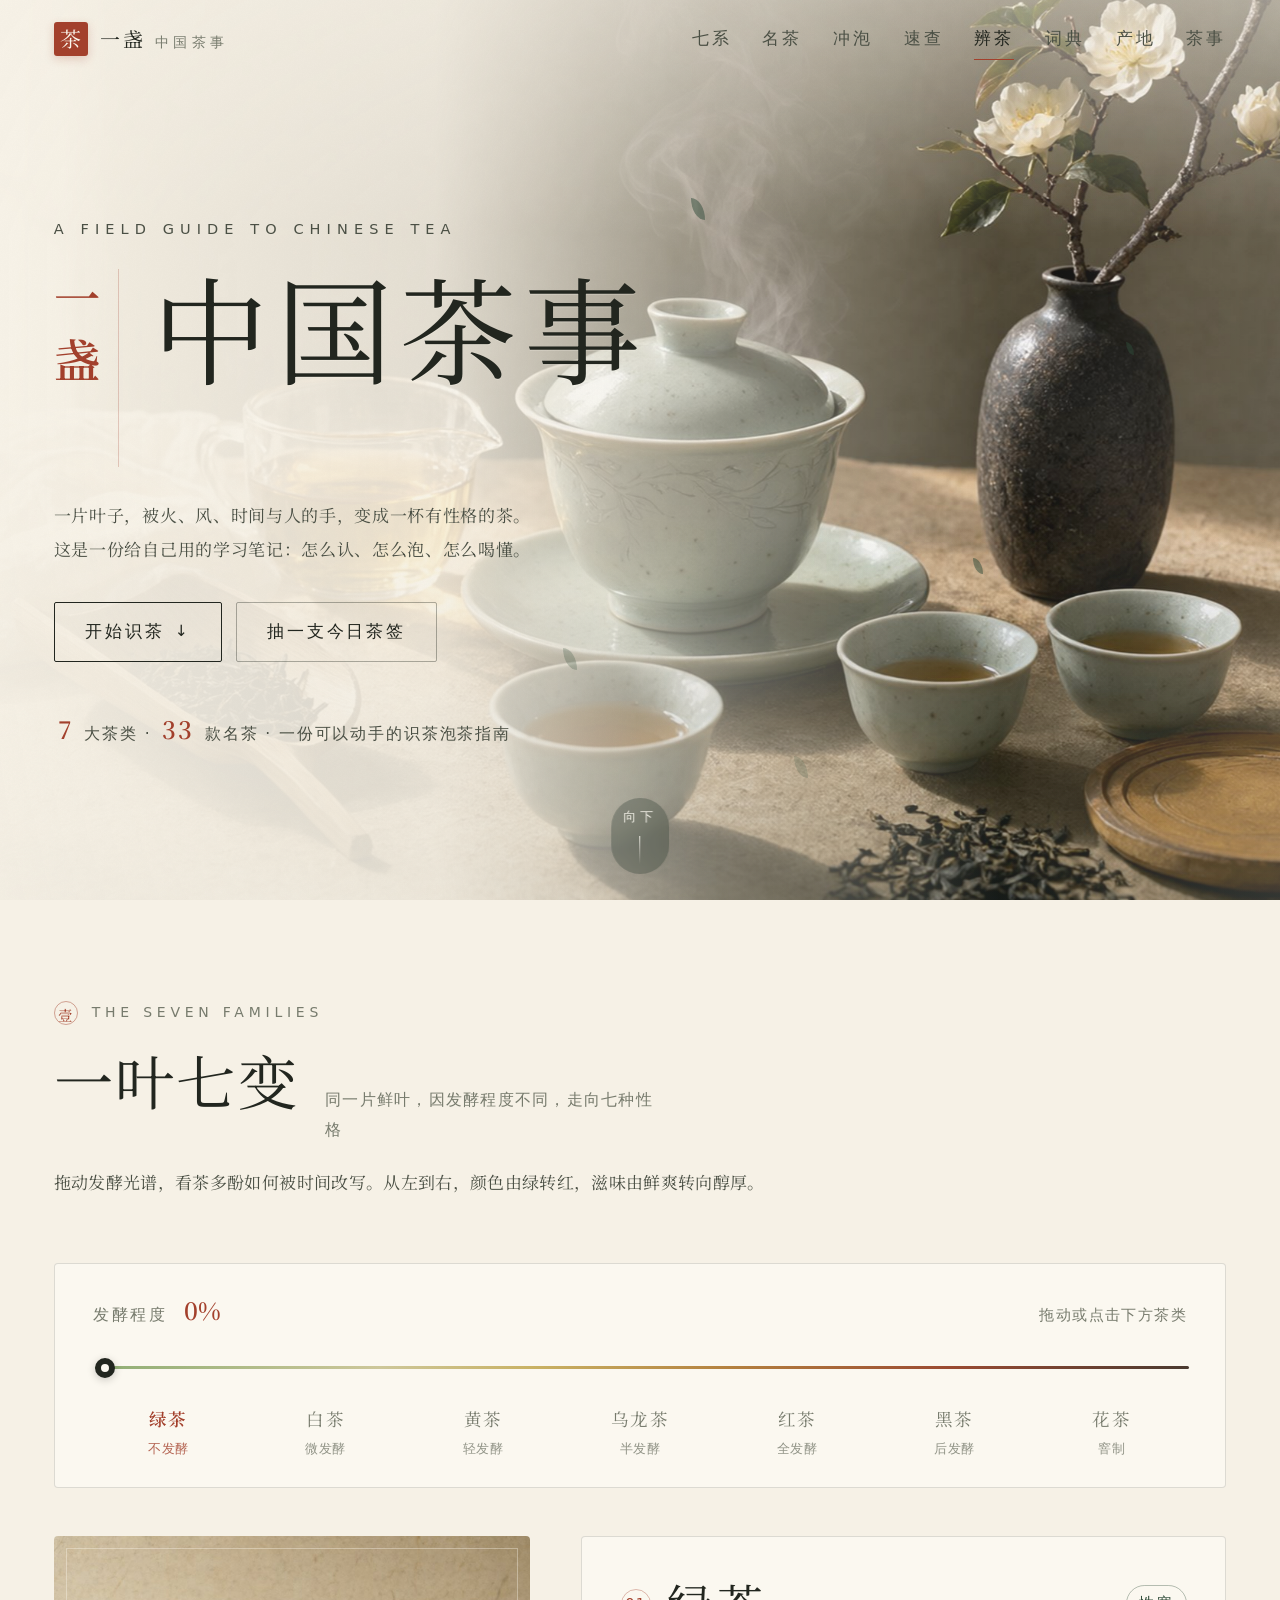
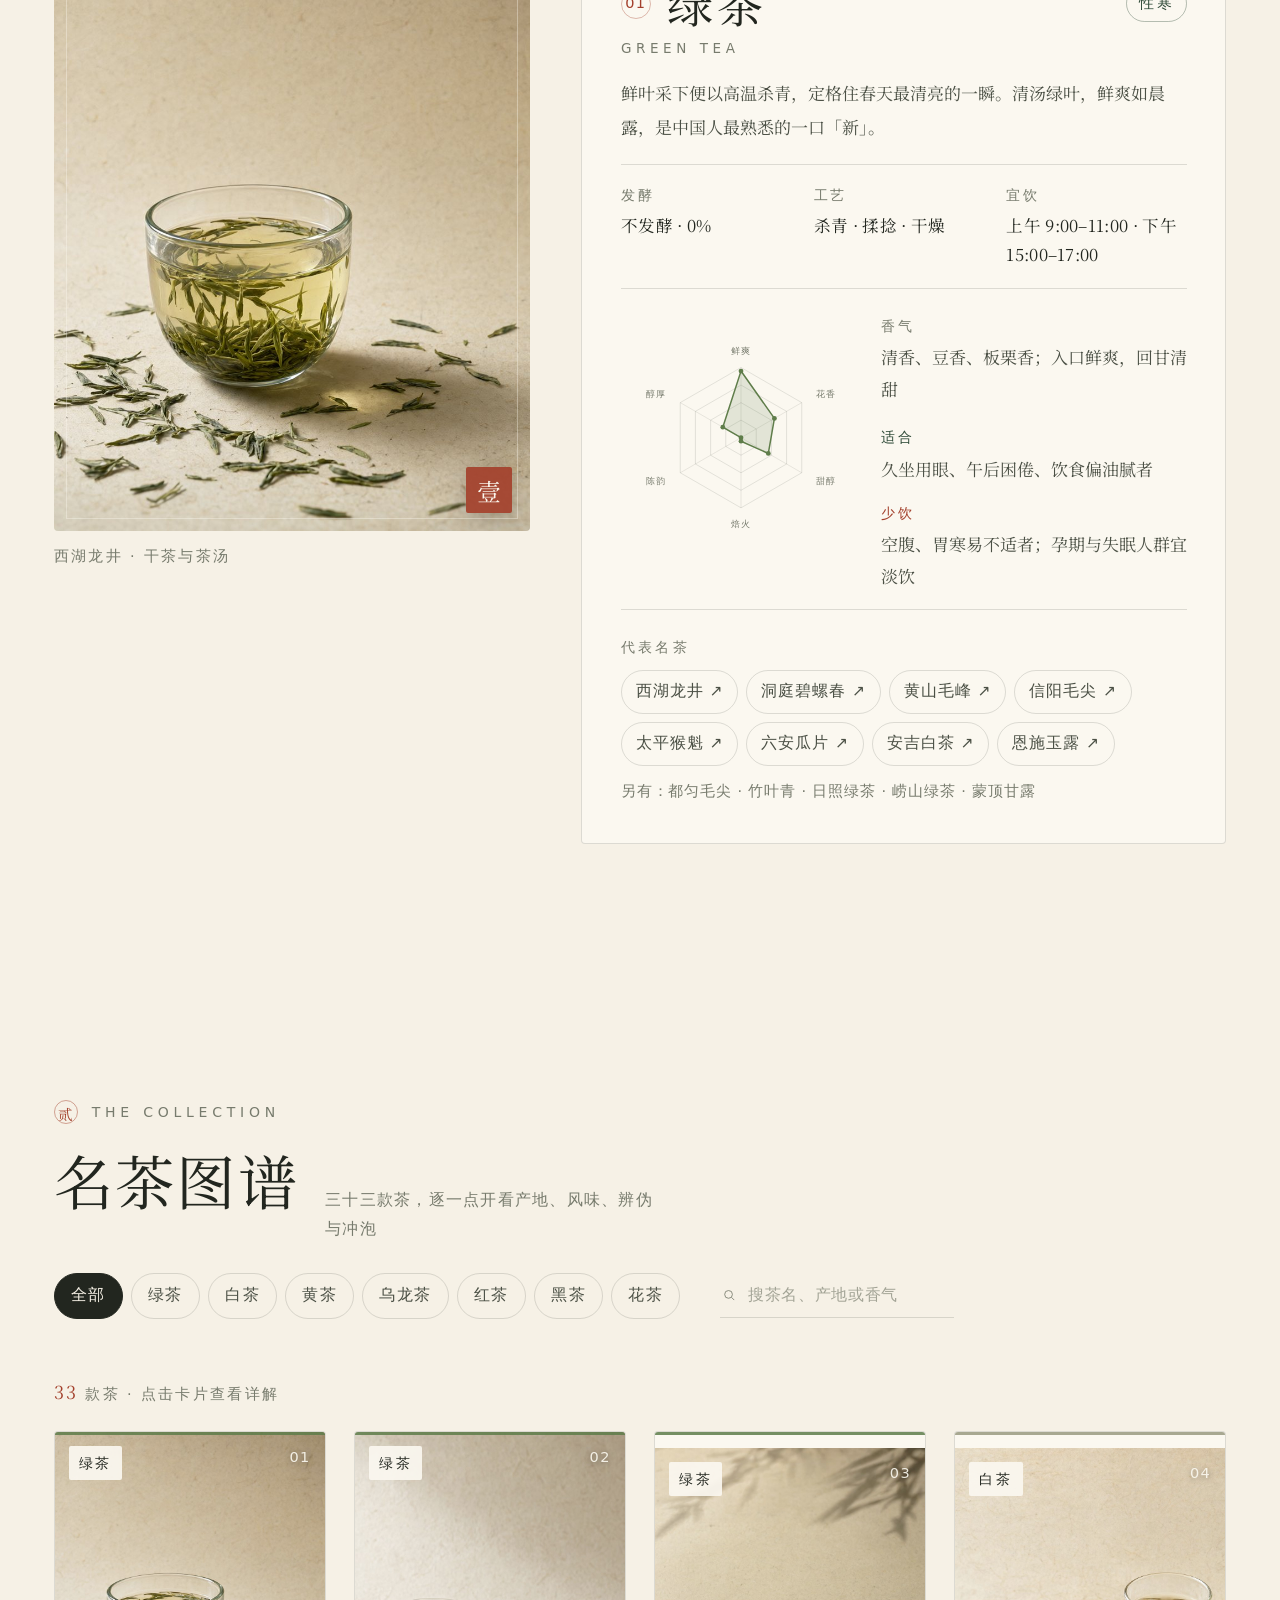
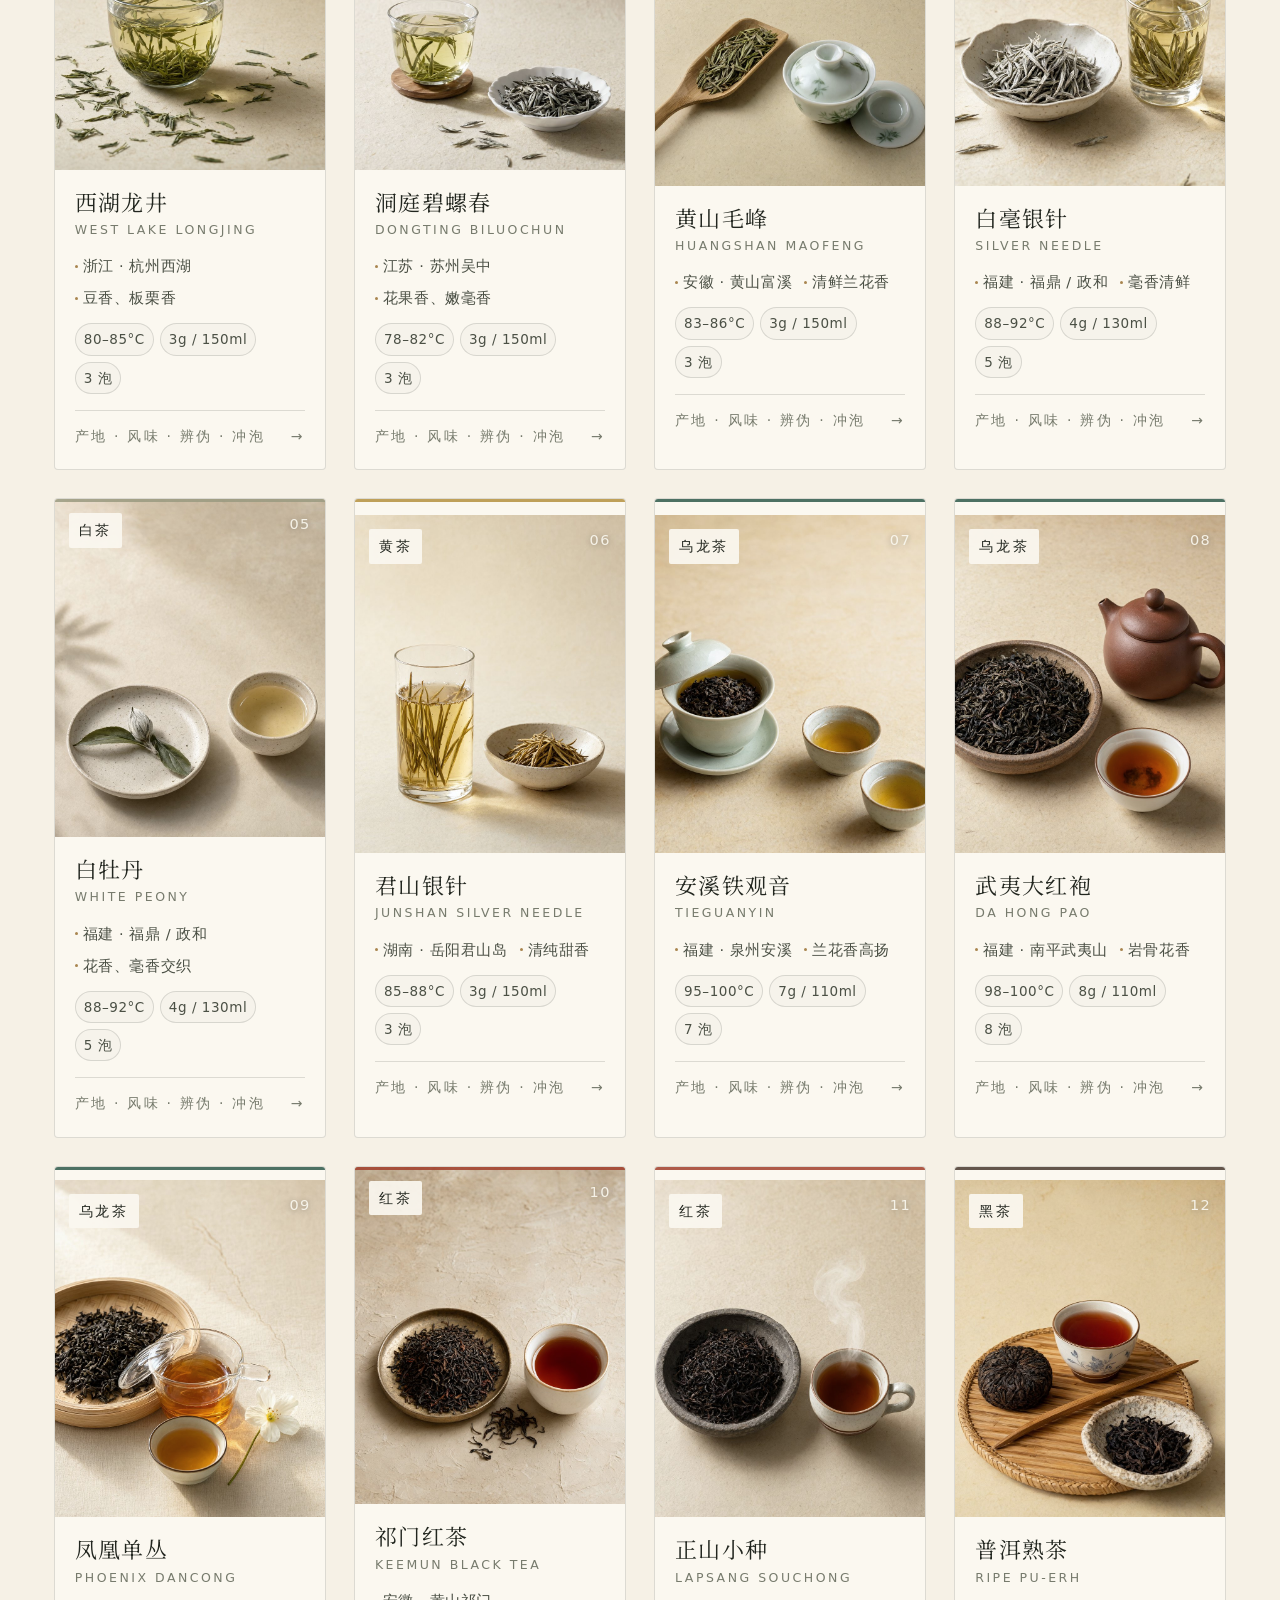
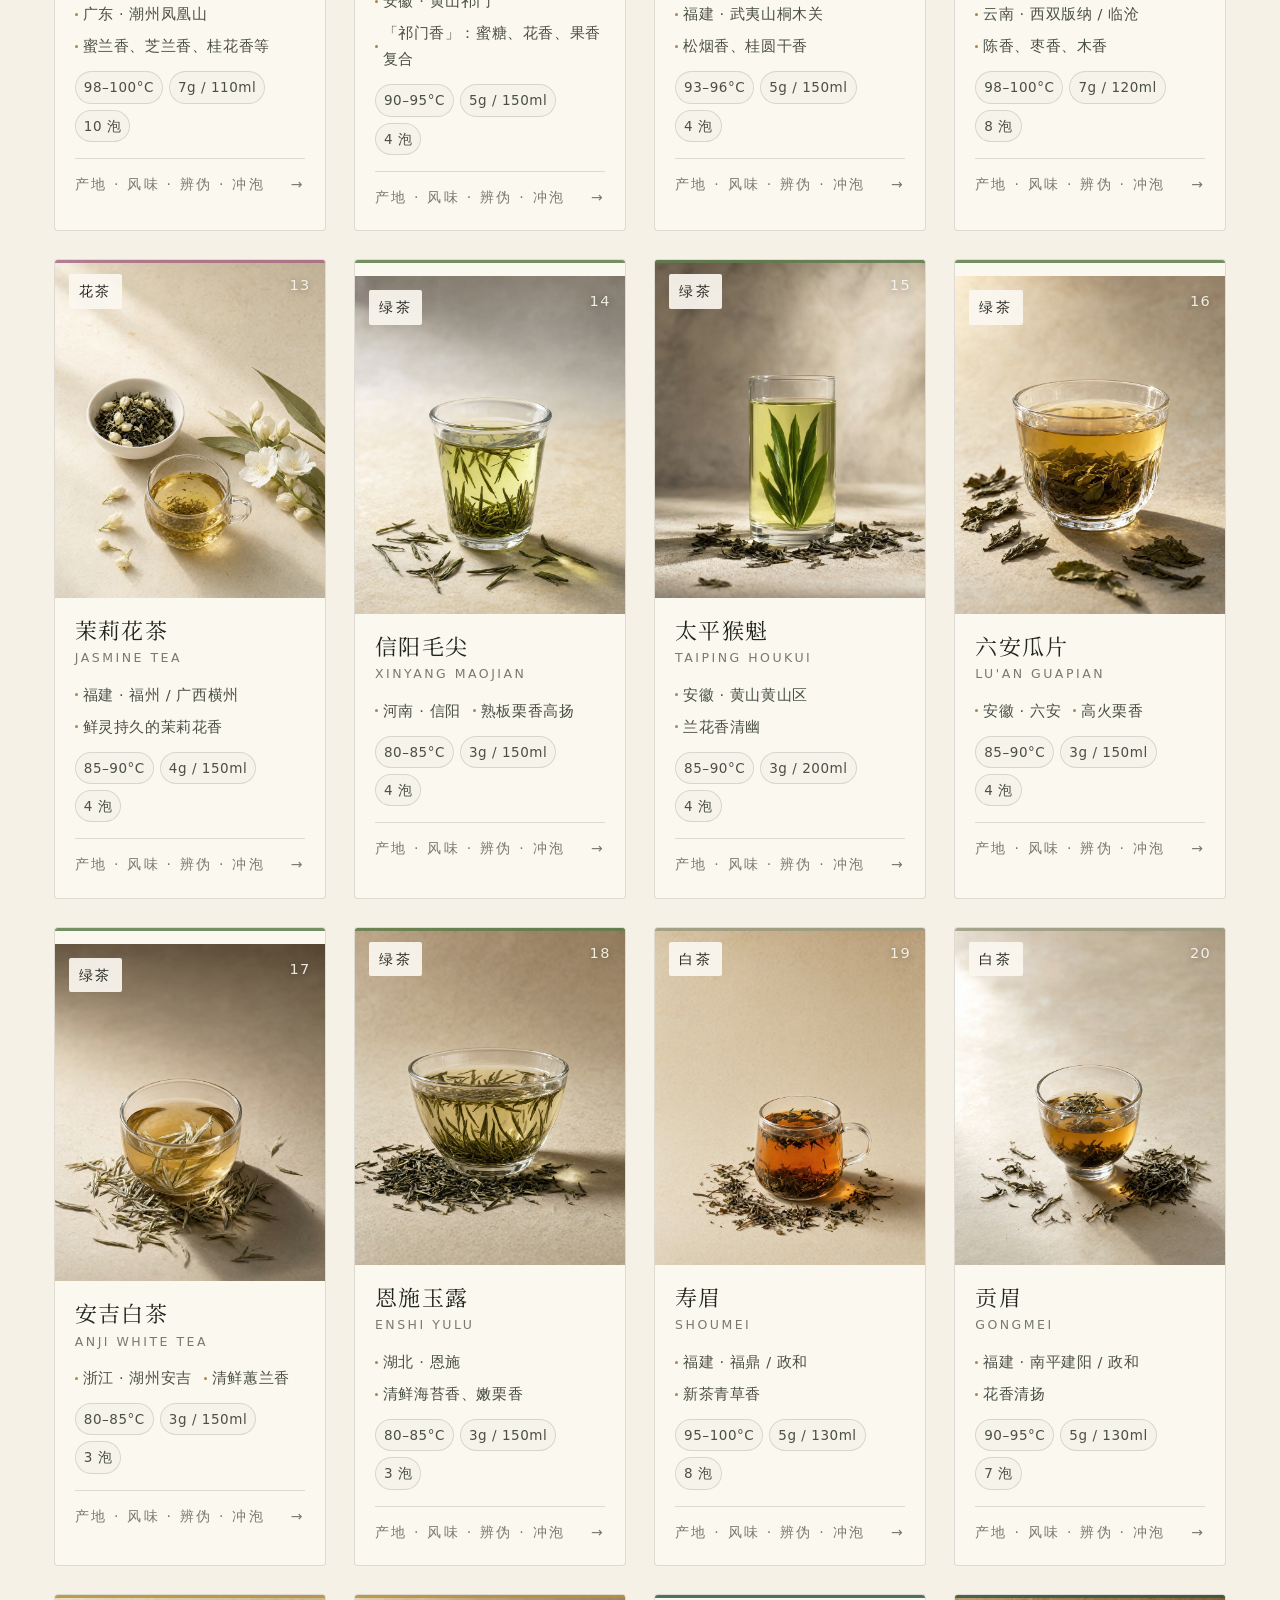
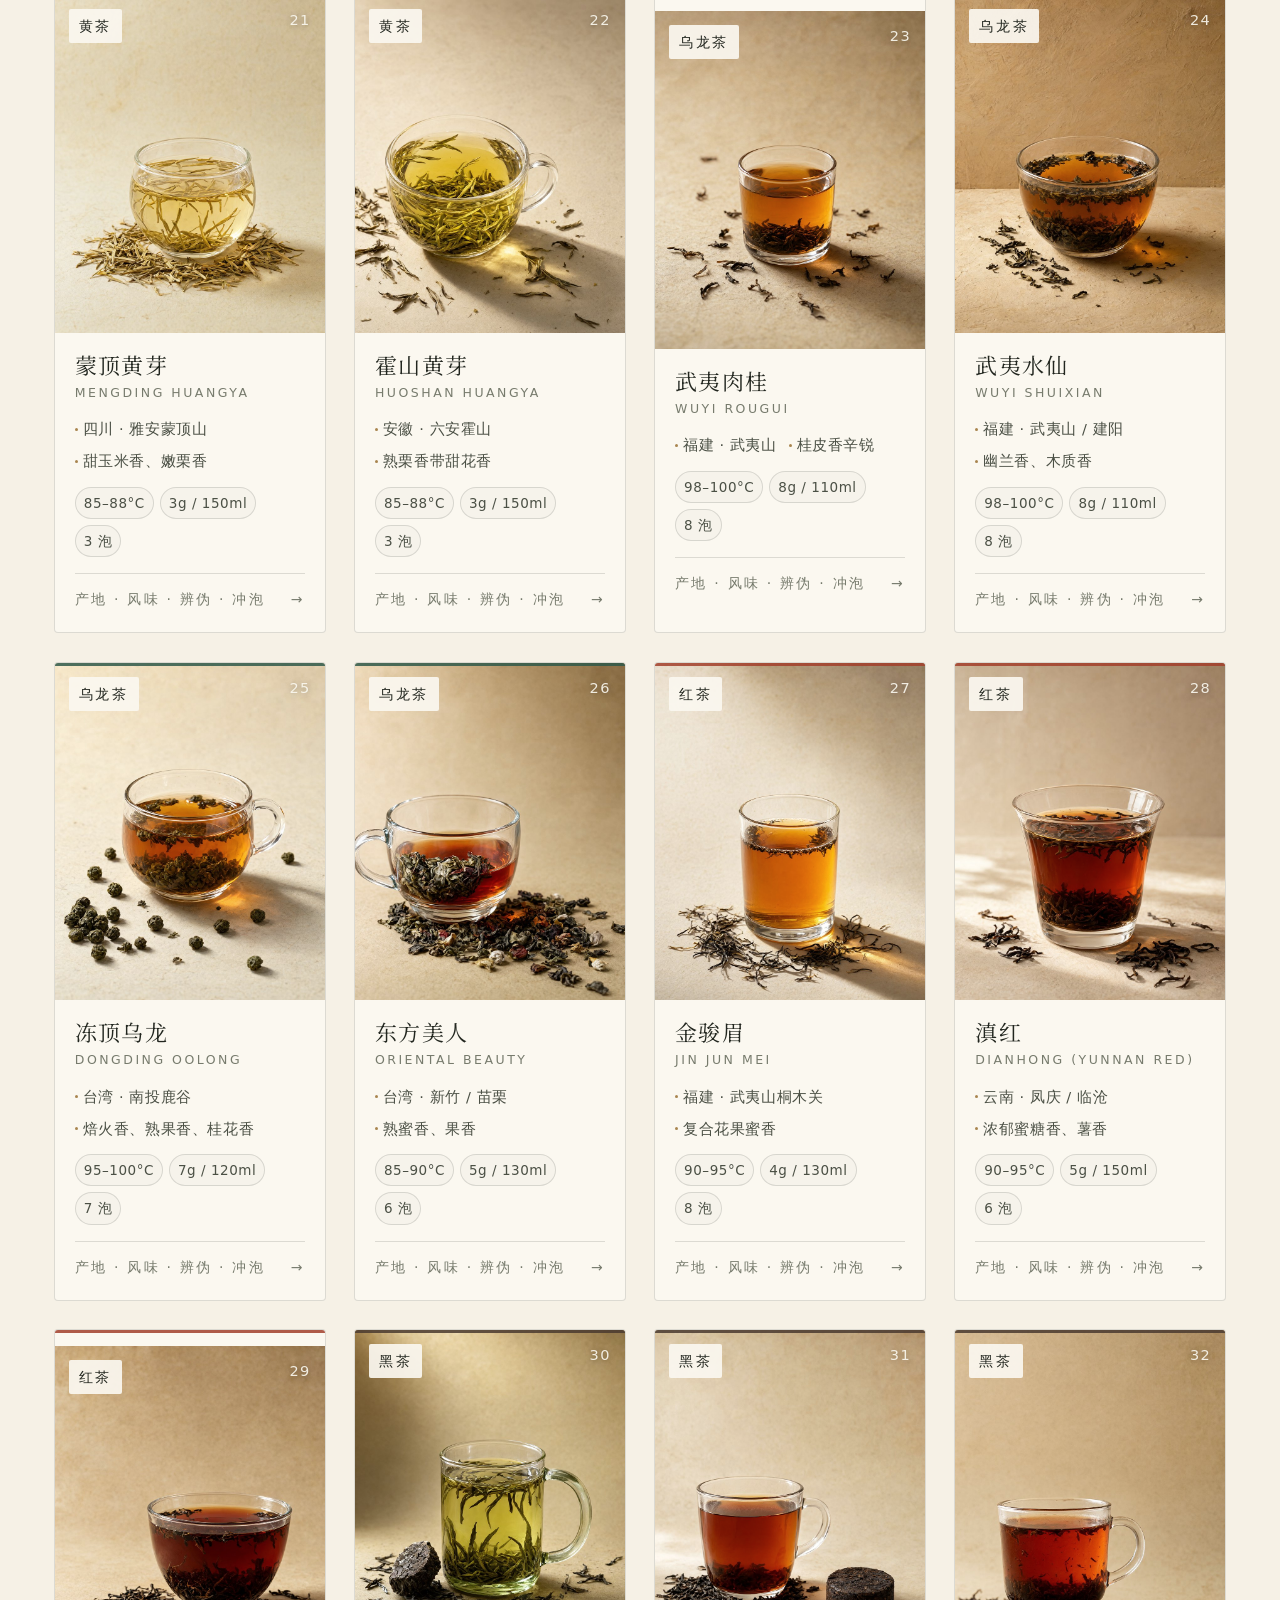
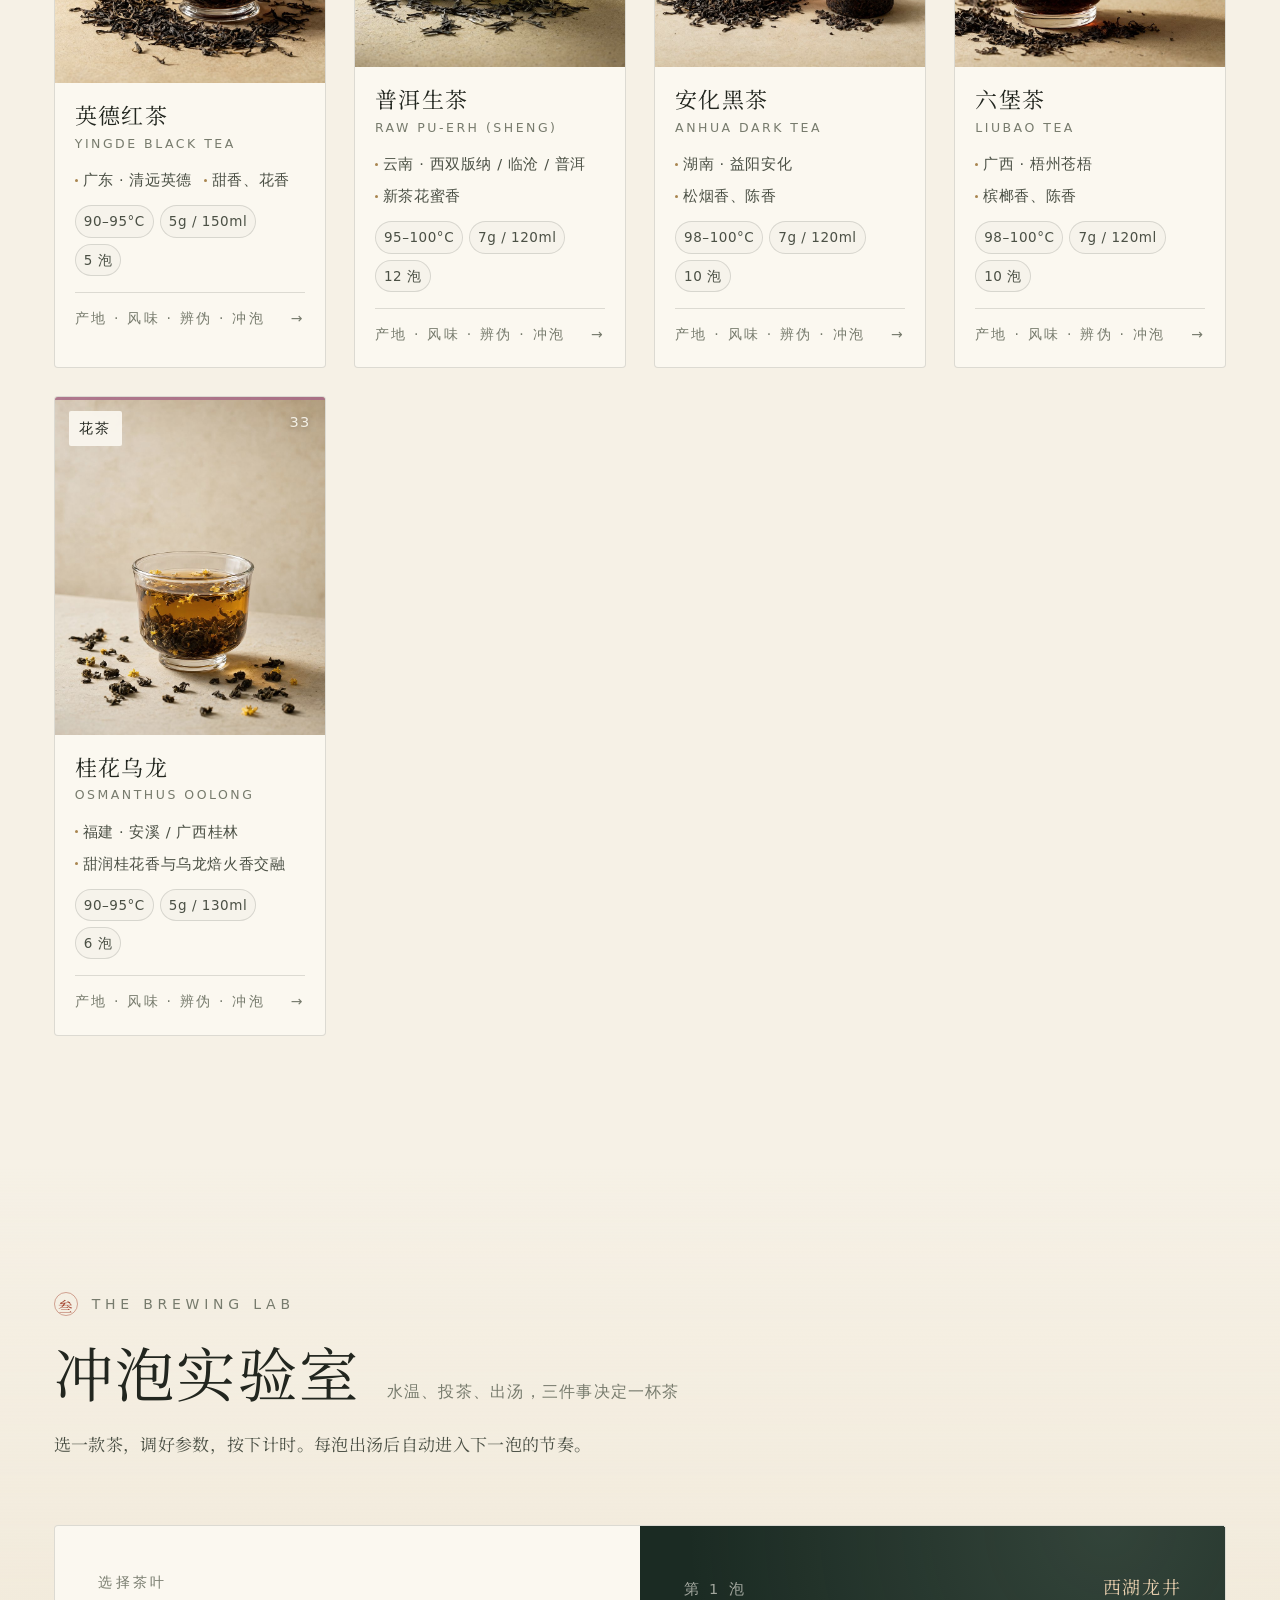
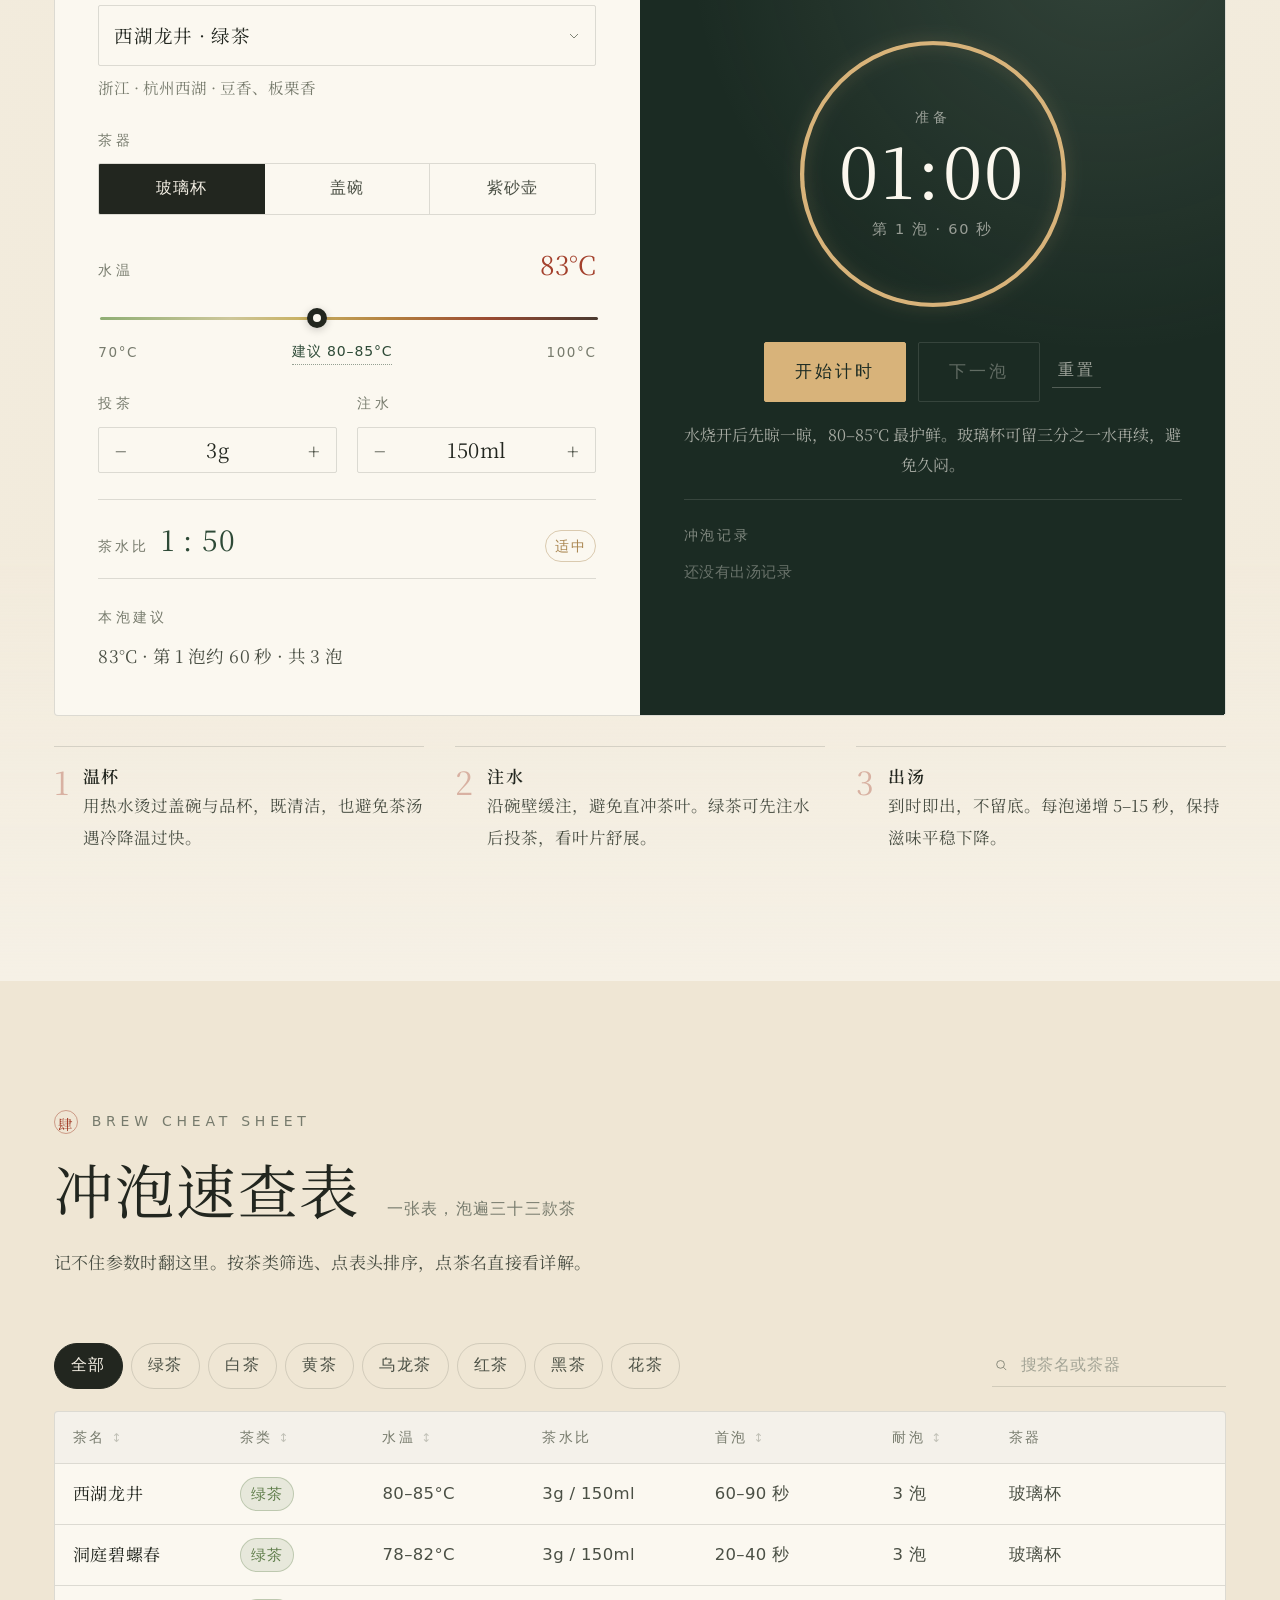
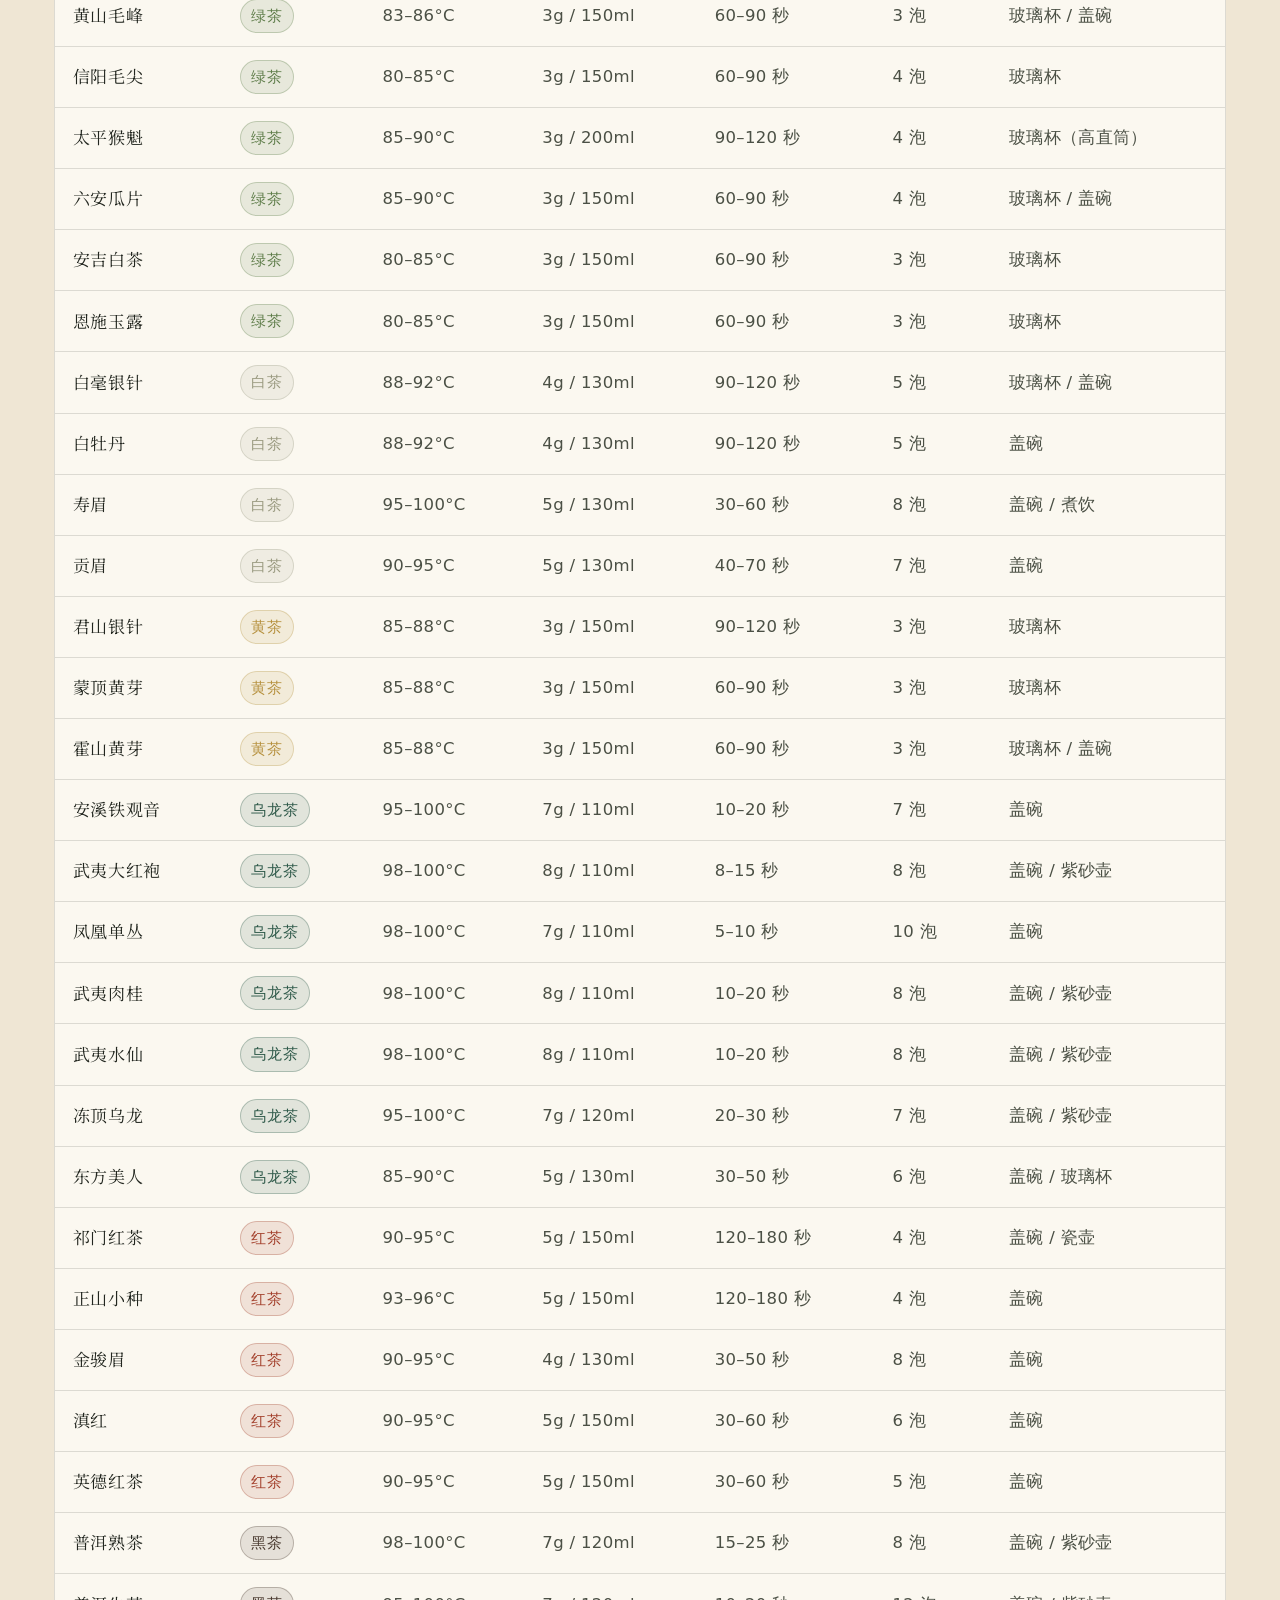
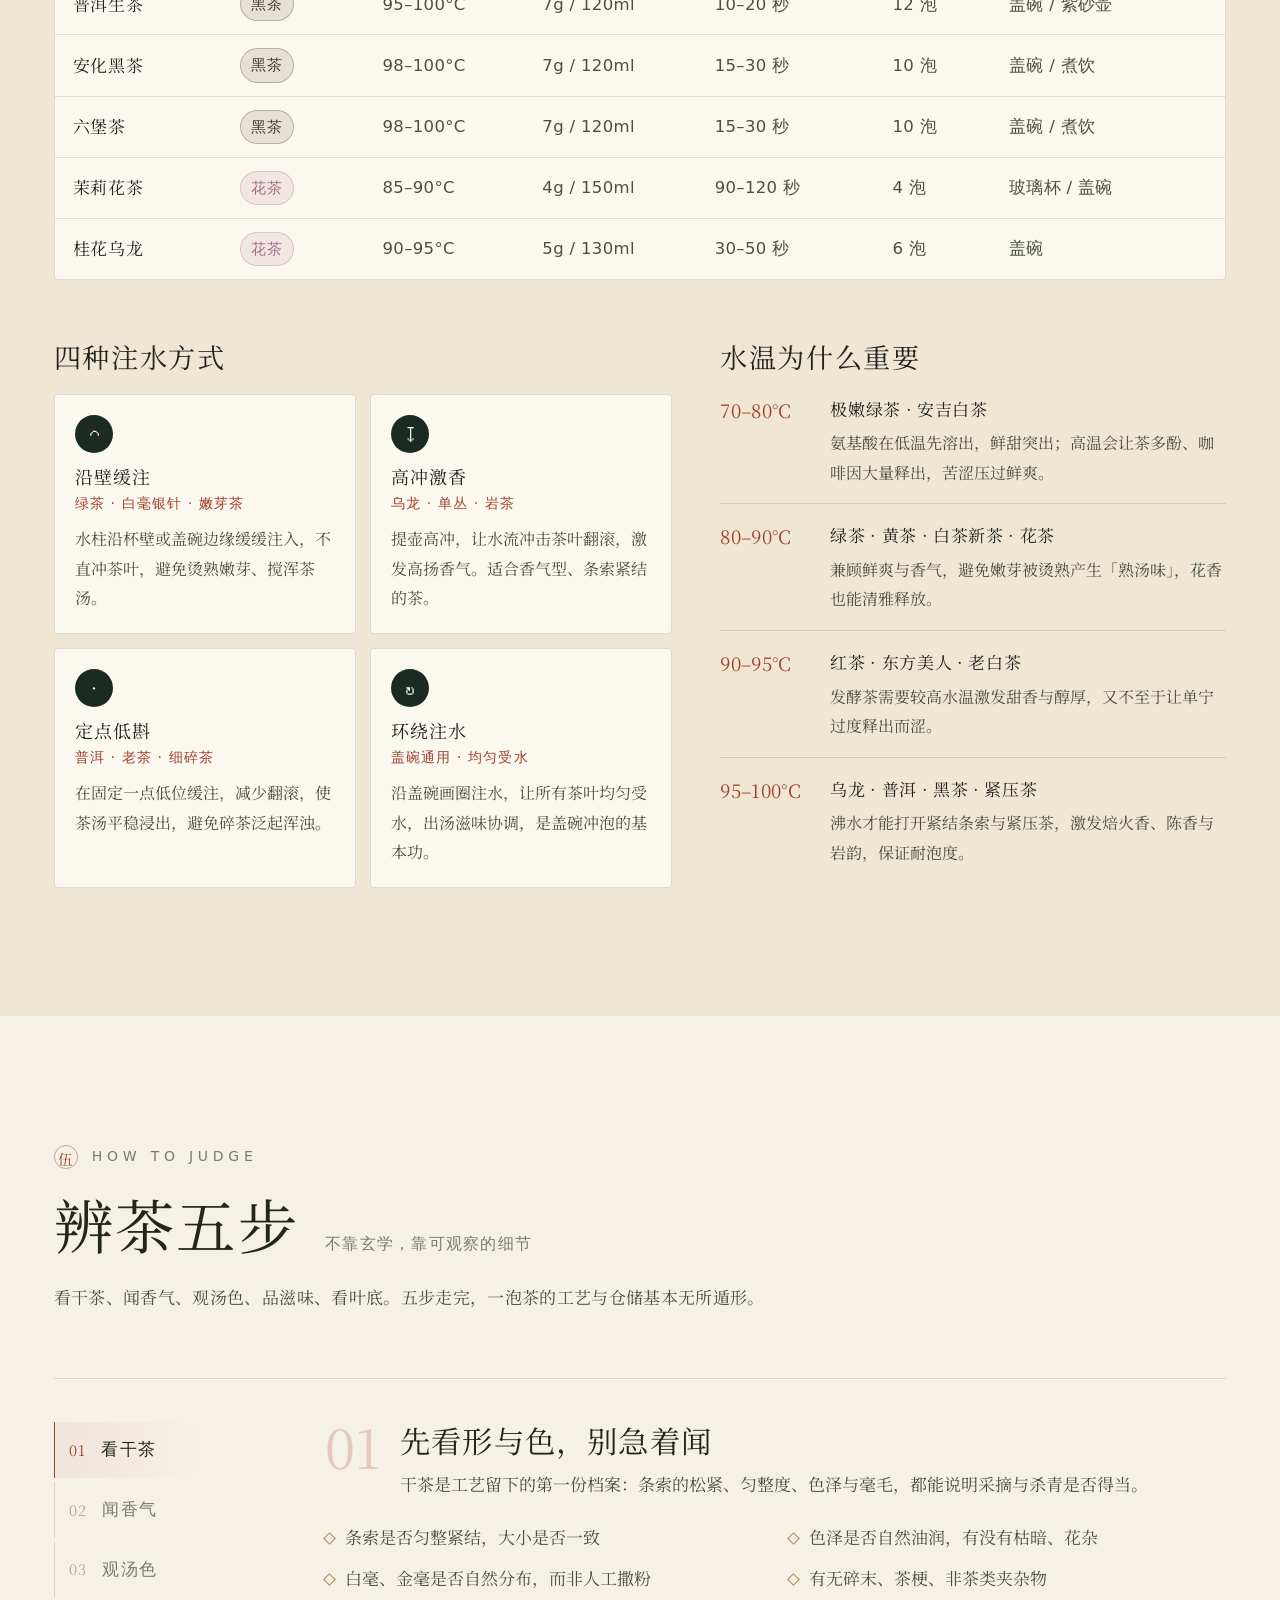
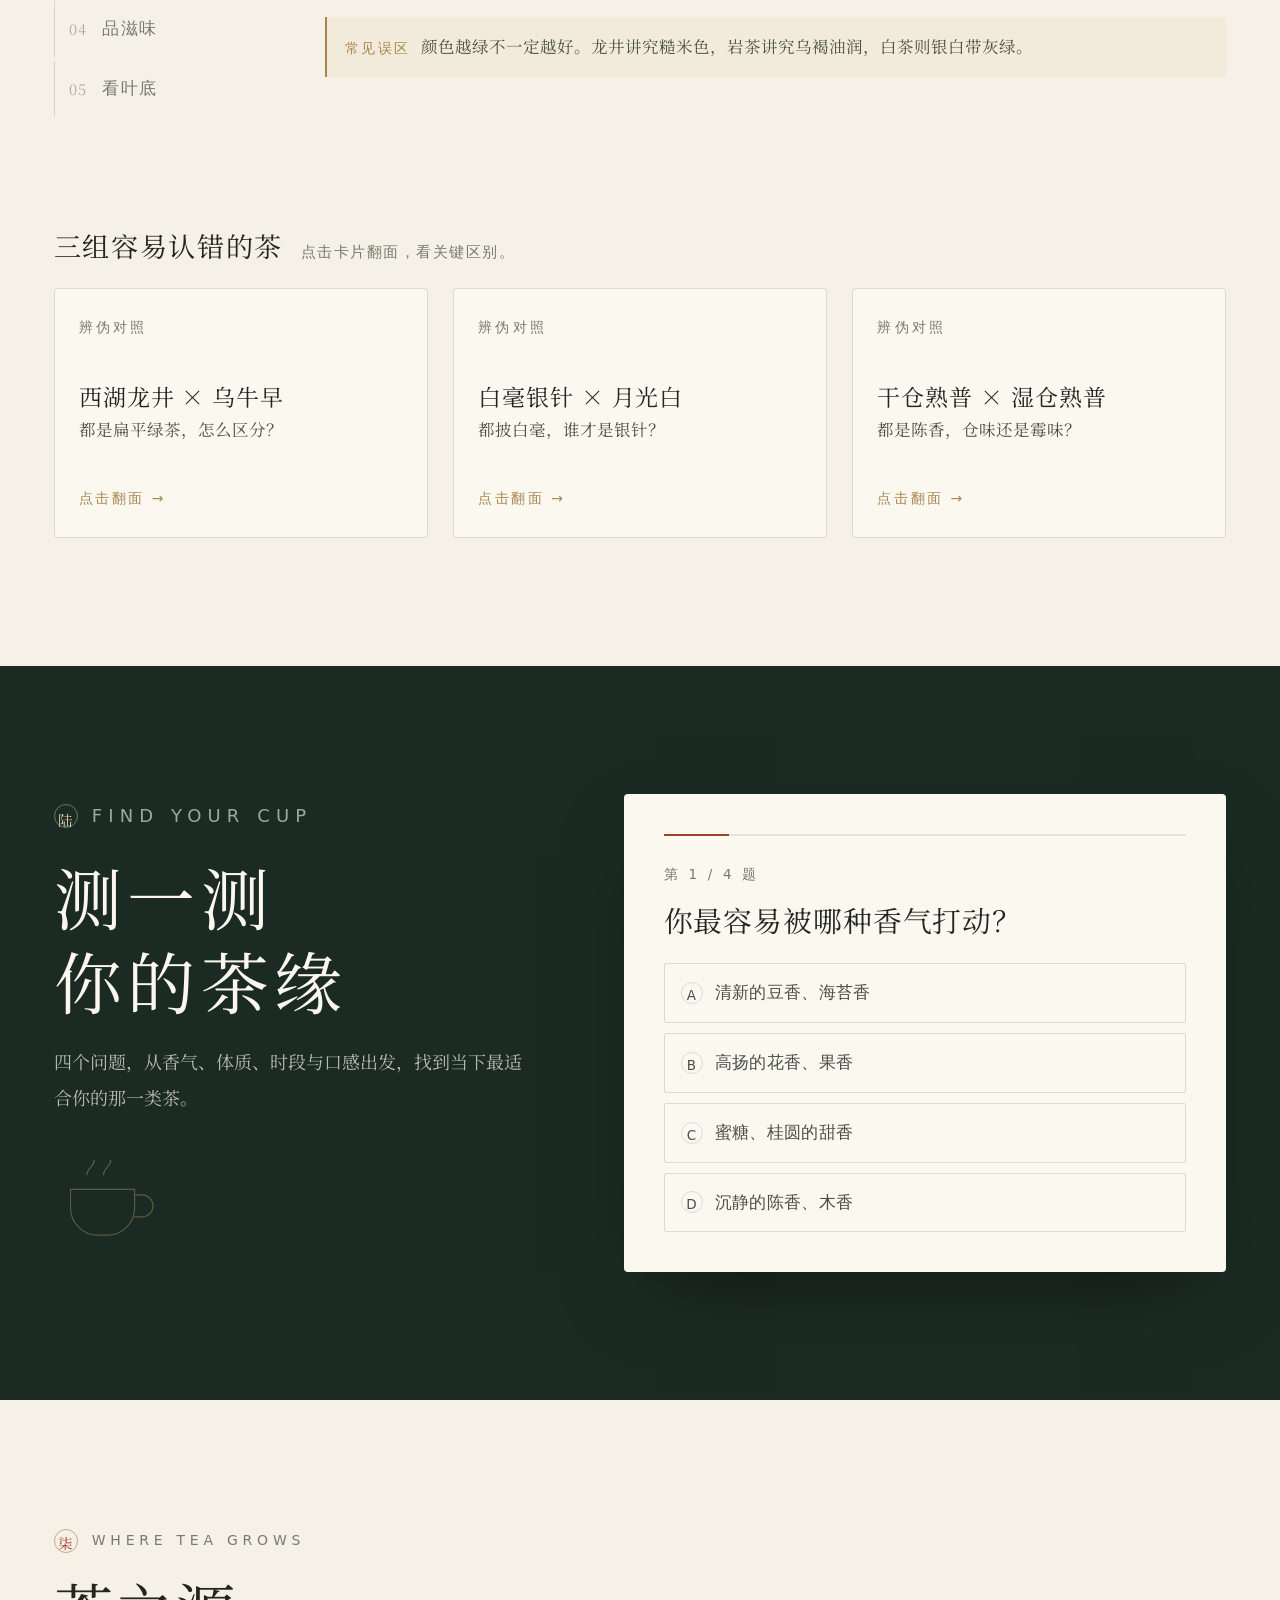
==== commit a5d04def: "seo: 补齐 canonical/OG/Twitter meta，修正 description 中的名茶数量" ====
--- a/index.html
+++ b/index.html
@@ -4,7 +4,22 @@
 <meta charset="UTF-8">
 <meta name="viewport" content="width=device-width, initial-scale=1.0">
 <title>一盏 · 中国茶事｜七大茶系、名茶图谱与冲泡指南</title>
-<meta name="description" content="从辨茶、冲泡到产地与茶文化：七大茶系、十三款名茶的香气、汤色、滋味、冲泡参数与辨伪要点，附发酵光谱、冲泡计时与茶缘测试。">
+<meta name="description" content="从辨茶、冲泡到产地与茶文化：七大茶系、三十三款名茶的香气、汤色、滋味、冲泡参数与辨伪要点，附发酵光谱、冲泡计时与茶缘测试。">
+<meta name="author" content="一盏 · 中国茶事">
+<meta name="robots" content="index, follow, max-image-preview:large">
+<link rel="canonical" href="https://sxs159733.github.io/chinese-tea-guide/">
+<meta property="og:type" content="website">
+<meta property="og:site_name" content="一盏 · 中国茶事">
+<meta property="og:locale" content="zh_CN">
+<meta property="og:title" content="一盏 · 中国茶事｜七大茶系、名茶图谱与冲泡指南">
+<meta property="og:description" content="从辨茶、冲泡到产地与茶文化：七大茶系、三十三款名茶的香气、汤色、滋味、冲泡参数与辨伪要点，附发酵光谱、冲泡计时与茶缘测试。">
+<meta property="og:url" content="https://sxs159733.github.io/chinese-tea-guide/">
+<meta property="og:image" content="https://sxs159733.github.io/chinese-tea-guide/assets/img/hero.jpg">
+<meta property="og:image:alt" content="一席中式茶桌：盖碗、茶海、品茗杯与山茶花">
+<meta name="twitter:card" content="summary_large_image">
+<meta name="twitter:title" content="一盏 · 中国茶事｜七大茶系、名茶图谱与冲泡指南">
+<meta name="twitter:description" content="七大茶系、三十三款名茶的香气、汤色、滋味与冲泡参数，一份可以动手的识茶泡茶指南。">
+<meta name="twitter:image" content="https://sxs159733.github.io/chinese-tea-guide/assets/img/hero.jpg">
 <meta name="theme-color" content="#f6f1e6">
 <link rel="icon" href="data:image/svg+xml,%3Csvg xmlns='http://www.w3.org/2000/svg' viewBox='0 0 64 64'%3E%3Crect width='64' height='64' rx='10' fill='%23a3402c'/%3E%3Ctext x='32' y='45' font-size='38' font-family='serif' text-anchor='middle' fill='%23fbf7ee'%3E茶%3C/text%3E%3C/svg%3E">
 <link rel="stylesheet" href="assets/styles.css">
--- a/assets/styles.css
+++ b/assets/styles.css
@@ -28,7 +28,7 @@
   --site-font: "Noto Serif SC", "Songti SC", "Source Han Serif SC", "SimSun", "STSong", serif;
   --site-radius: 4px;
   --site-space: 1;
-  --site-type: 1;
+  --site-type: 1.06;
   --site-motion: 1;
 
   /* palette */
@@ -46,7 +46,7 @@
   --line: var(--site-border);
 
   --serif: var(--site-font);
-  --sans: "PingFang SC", "Hiragino Sans GB", "Microsoft YaHei", "Noto Sans SC", system-ui, sans-serif;
+  --sans: "Inter", -apple-system, BlinkMacSystemFont, "Segoe UI", "PingFang SC", "HarmonyOS Sans SC", "Hiragino Sans GB", "Microsoft YaHei", "Noto Sans SC", system-ui, sans-serif;
   --max: 1280px;
   --pad: clamp(20px, 4.2vw, 64px);
   --ease: cubic-bezier(.22, .61, .36, 1);
@@ -64,10 +64,13 @@
   background: var(--paper);
   color: var(--ink);
   font-family: var(--serif);
-  font-size: 17px;
-  line-height: 1.75;
+  font-size: 18.5px;
+  line-height: 1.8;
   overflow-x: hidden;
   -webkit-font-smoothing: antialiased;
+  -moz-osx-font-smoothing: grayscale;
+  text-rendering: optimizeLegibility;
+  font-variant-numeric: tabular-nums;
 }
 
 body.no-scroll { overflow: hidden; }
@@ -77,7 +80,7 @@
 button, input, select { font: inherit; color: inherit; }
 button { cursor: pointer; background: none; border: none; }
 p { margin: 0; }
-h1, h2, h3, h4 { margin: 0; font-weight: 600; line-height: 1.2; letter-spacing: .01em; }
+h1, h2, h3, h4 { margin: 0; font-weight: 600; line-height: 1.24; letter-spacing: .02em; }
 ul, ol { margin: 0; padding: 0; list-style: none; }
 
 ::selection { background: var(--cinnabar); color: var(--site-on-accent); }
@@ -147,13 +150,13 @@
   display: grid; place-items: center;
   background: var(--cinnabar);
   color: var(--site-on-accent);
-  font-size: 19px;
+  font-size: 21px;
   line-height: 1;
   border-radius: 3px;
   box-shadow: 0 3px 10px rgba(163, 64, 44, .22);
 }
 .brand-text {
-  font-size: 18px;
+  font-size: 20px;
   letter-spacing: .18em;
   display: flex;
   align-items: baseline;
@@ -161,7 +164,7 @@
 }
 .brand-text em {
   font-style: normal;
-  font-size: 11.5px;
+  font-size: 13.5px;
   letter-spacing: .32em;
   color: var(--muted);
   font-family: var(--sans);
@@ -170,7 +173,7 @@
   display: flex;
   gap: clamp(14px, 2.4vw, 34px);
   font-family: var(--sans);
-  font-size: 14.5px;
+  font-size: 16.5px;
   letter-spacing: .18em;
 }
 .site-nav a {
@@ -256,7 +259,7 @@
 }
 .eyebrow {
   font-family: var(--sans);
-  font-size: 12.5px;
+  font-size: 14.5px;
   letter-spacing: .42em;
   color: var(--ink-soft);
   margin-bottom: clamp(20px, 3vh, 36px);
@@ -288,7 +291,7 @@
 }
 .hero-lead {
   max-width: 33em;
-  font-size: clamp(15px, 1.3vw, 17px);
+  font-size: clamp(17px, 1.3vw, 18.5px);
   line-height: 2;
   color: var(--ink-soft);
   letter-spacing: .04em;
@@ -303,13 +306,13 @@
 .hero-meta {
   margin-top: clamp(28px, 5vh, 54px);
   font-family: var(--sans);
-  font-size: 13.5px;
+  font-size: 15.5px;
   letter-spacing: .12em;
   color: var(--ink-soft);
 }
 .hero-meta b {
   font-family: var(--serif);
-  font-size: 22px;
+  font-size: 24px;
   font-weight: 600;
   color: var(--cinnabar);
   margin: 0 4px;
@@ -324,7 +327,7 @@
   border: 1px solid var(--ink);
   border-radius: 2px;
   font-family: var(--sans);
-  font-size: 14.5px;
+  font-size: 16.5px;
   letter-spacing: .18em;
   color: var(--ink);
   background: transparent;
@@ -334,7 +337,7 @@
               transform calc(260ms * var(--site-motion)) var(--ease);
 }
 .btn:hover { background: var(--ink); color: var(--paper); transform: translateY(-1px); }
-.btn .arr { font-size: 13.5px; }
+.btn .arr { font-size: 15.5px; }
 .btn-ghost { border-color: rgba(34,38,31,.35); }
 .btn-ghost:hover { background: transparent; color: var(--cinnabar); border-color: var(--cinnabar); }
 .btn-solid {
@@ -345,7 +348,7 @@
 .btn-solid:hover { background: var(--green-deep); border-color: var(--green-deep); color: var(--site-on-accent); }
 .link-btn {
   font-family: var(--sans);
-  font-size: 13.5px;
+  font-size: 15.5px;
   letter-spacing: .16em;
   color: var(--ink-soft);
   border-bottom: 1px solid rgba(34,38,31,.3);
@@ -385,25 +388,25 @@
   justify-content: space-between;
   align-items: center;
   font-family: var(--sans);
-  font-size: 12.5px;
+  font-size: 14.5px;
   letter-spacing: .28em;
   color: var(--cinnabar);
 }
-.oracle-head button { font-size: 20px; line-height: 1; color: var(--muted); padding: 0 2px; }
+.oracle-head button { font-size: 22px; line-height: 1; color: var(--muted); padding: 0 2px; }
 .oracle-cat {
   margin-top: 14px;
   font-family: var(--sans);
-  font-size: 12.5px;
+  font-size: 14.5px;
   letter-spacing: .18em;
   color: var(--muted);
 }
 .oracle h3 {
-  font-size: 30px;
+  font-size: 32px;
   font-weight: 500;
   letter-spacing: .06em;
   margin: 2px 0 8px;
 }
-.oracle p { font-size: 14.5px; color: var(--ink-soft); line-height: 1.8; }
+.oracle p { font-size: 16.5px; color: var(--ink-soft); line-height: 1.8; }
 .oracle-actions {
   display: flex;
   justify-content: space-between;
@@ -469,7 +472,7 @@
   align-items: center;
   gap: 8px;
   font-family: var(--sans);
-  font-size: 11px;
+  font-size: 12.5px;
   letter-spacing: .3em;
   color: rgba(251,248,240,.92);
   padding: 8px 12px 10px;
@@ -503,7 +506,7 @@
   align-items: center;
   gap: 14px;
   font-family: var(--sans);
-  font-size: 12px;
+  font-size: 14px;
   letter-spacing: .34em;
   color: var(--muted);
   margin-bottom: 20px;
@@ -515,7 +518,7 @@
   border: 1px solid rgba(163,64,44,.45);
   border-radius: 50%;
   color: var(--cinnabar);
-  font-size: 12.5px;
+  font-size: 14.5px;
   letter-spacing: 0;
   font-family: var(--serif);
 }
@@ -533,7 +536,7 @@
 }
 .head-note {
   font-family: var(--sans);
-  font-size: 13.5px;
+  font-size: 15.5px;
   letter-spacing: .08em;
   color: var(--muted);
   font-weight: 400;
@@ -543,7 +546,7 @@
 .section-sub {
   margin-top: 20px;
   max-width: 52em;
-  font-size: 15px;
+  font-size: 17px;
   line-height: 2;
   color: var(--ink-soft);
   letter-spacing: .02em;
@@ -579,19 +582,19 @@
 }
 .spectrum-label {
   font-family: var(--sans);
-  font-size: 13.5px;
+  font-size: 15.5px;
   letter-spacing: .18em;
   color: var(--muted);
 }
 .spectrum-label b {
   font-family: var(--serif);
-  font-size: 22px;
+  font-size: 24px;
   font-weight: 600;
   color: var(--cinnabar);
   margin-left: 8px;
   letter-spacing: .02em;
 }
-.spectrum-hint { font-family: var(--sans); font-size: 12.5px; color: var(--muted); letter-spacing: .1em; }
+.spectrum-hint { font-family: var(--sans); font-size: 14.5px; color: var(--muted); letter-spacing: .1em; }
 
 input[type="range"] {
   -webkit-appearance: none;
@@ -631,15 +634,15 @@
   align-items: center;
   gap: 4px;
   font-family: var(--sans);
-  font-size: 12.5px;
+  font-size: 14.5px;
   letter-spacing: .08em;
   color: var(--muted);
   padding: 6px 2px;
   border-radius: 2px;
   transition: color .2s, background .2s;
 }
-.spectrum-dots button b { font-family: var(--serif); font-size: 15.5px; font-weight: 500; }
-.spectrum-dots button span { font-size: 11px; letter-spacing: .04em; opacity: .8; }
+.spectrum-dots button b { font-family: var(--serif); font-size: 17.5px; font-weight: 500; }
+.spectrum-dots button span { font-size: 12.5px; letter-spacing: .04em; opacity: .8; }
 .spectrum-dots button:hover { color: var(--ink); background: rgba(34,38,31,.04); }
 .spectrum-dots button.active { color: var(--cinnabar); }
 .spectrum-dots button.active b { font-weight: 700; }
@@ -678,14 +681,14 @@
   display: grid; place-items: center;
   background: rgba(163,64,44,.92);
   color: var(--site-on-accent);
-  font-size: 22px;
+  font-size: 24px;
   border-radius: 2px;
   box-shadow: 0 6px 20px rgba(0,0,0,.2);
 }
 .stage-figure figcaption {
   margin-top: 12px;
   font-family: var(--sans);
-  font-size: 12.5px;
+  font-size: 14.5px;
   letter-spacing: .16em;
   color: var(--muted);
 }
@@ -698,7 +701,7 @@
 .cat-head { display: flex; align-items: center; gap: 16px; }
 .cat-index {
   font-family: var(--sans);
-  font-size: 12.5px;
+  font-size: 14.5px;
   letter-spacing: .1em;
   color: var(--cinnabar);
   border: 1px solid rgba(163,64,44,.35);
@@ -714,7 +717,7 @@
 .cat-nature {
   margin-left: auto;
   font-family: var(--sans);
-  font-size: 12.5px;
+  font-size: 14.5px;
   letter-spacing: .16em;
   color: var(--green);
   border: 1px solid rgba(46,74,55,.35);
@@ -723,13 +726,13 @@
 }
 .cat-en {
   font-family: var(--sans);
-  font-size: 11.5px;
+  font-size: 13.5px;
   letter-spacing: .34em;
   color: var(--muted);
   margin: 4px 0 16px;
 }
 .cat-desc {
-  font-size: 15px;
+  font-size: 17px;
   line-height: 2;
   color: var(--ink-soft);
   padding-bottom: 20px;
@@ -743,8 +746,8 @@
   border-bottom: 1px solid var(--line);
 }
 .cat-stats div { display: flex; flex-direction: column; gap: 3px; }
-.cat-stats span { font-family: var(--sans); font-size: 11.5px; letter-spacing: .2em; color: var(--muted); }
-.cat-stats b { font-weight: 500; font-size: 14.5px; letter-spacing: .02em; }
+.cat-stats span { font-family: var(--sans); font-size: 13.5px; letter-spacing: .2em; color: var(--muted); }
+.cat-stats b { font-weight: 500; font-size: 16.5px; letter-spacing: .02em; }
 .cat-mid {
   display: grid;
   grid-template-columns: 240px minmax(0,1fr);
@@ -758,20 +761,20 @@
 .note-k {
   display: inline-block;
   font-family: var(--sans);
-  font-size: 11.5px;
+  font-size: 13.5px;
   letter-spacing: .24em;
   color: var(--muted);
   margin-bottom: 3px;
 }
 .note-k.good { color: var(--green); }
 .note-k.bad { color: var(--cinnabar); }
-.cat-notes p { font-size: 15px; line-height: 1.85; color: var(--ink-soft); }
+.cat-notes p { font-size: 17px; line-height: 1.85; color: var(--ink-soft); }
 .cat-lists { display: grid; gap: 10px; }
 .cat-teas { padding-top: 18px; }
 .chip-row { display: flex; flex-wrap: wrap; gap: 8px; margin-top: 8px; }
 .chip {
   font-family: var(--sans);
-  font-size: 13.5px;
+  font-size: 15.5px;
   letter-spacing: .06em;
   padding: 7px 14px;
   border: 1px solid var(--line);
@@ -783,7 +786,7 @@
 .cat-more {
   margin-top: 12px;
   font-family: var(--sans);
-  font-size: 12.5px;
+  font-size: 14.5px;
   letter-spacing: .06em;
   color: var(--muted);
 }
@@ -801,7 +804,7 @@
 .filter-row { display: flex; flex-wrap: wrap; gap: 8px; }
 .filter-chip {
   font-family: var(--sans);
-  font-size: 13.5px;
+  font-size: 15.5px;
   letter-spacing: .1em;
   padding: 8px 16px;
   border: 1px solid var(--line);
@@ -826,18 +829,18 @@
   outline: none;
   width: 100%;
   font-family: var(--sans);
-  font-size: 14px;
+  font-size: 16px;
   letter-spacing: .04em;
 }
 .search-box input::placeholder { color: #a3a496; }
 .result-line {
   font-family: var(--sans);
-  font-size: 12.5px;
+  font-size: 14.5px;
   letter-spacing: .16em;
   color: var(--muted);
   margin: -8px 0 24px;
 }
-.result-line span:first-child { color: var(--cinnabar); font-family: var(--serif); font-size: 16px; }
+.result-line span:first-child { color: var(--cinnabar); font-family: var(--serif); font-size: 18px; }
 
 .tea-grid {
   display: grid;
@@ -881,7 +884,7 @@
   position: absolute;
   top: 14px; left: 14px;
   font-family: var(--sans);
-  font-size: 11.5px;
+  font-size: 13.5px;
   letter-spacing: .2em;
   padding: 5px 10px;
   background: rgba(251,248,240,.92);
@@ -892,7 +895,7 @@
   position: absolute;
   top: 12px; right: 14px;
   font-family: var(--sans);
-  font-size: 12.5px;
+  font-size: 14.5px;
   letter-spacing: .1em;
   color: rgba(251,248,240,.9);
   text-shadow: 0 1px 6px rgba(0,0,0,.35);
@@ -902,14 +905,14 @@
   position: relative;
 }
 .tea-card-body h3 {
-  font-size: 22px;
+  font-size: 24px;
   font-weight: 500;
   letter-spacing: .06em;
   margin-bottom: 4px;
 }
 .tea-card-en {
   font-family: var(--sans);
-  font-size: 11px;
+  font-size: 12.5px;
   letter-spacing: .2em;
   text-transform: uppercase;
   color: var(--muted);
@@ -920,7 +923,7 @@
   flex-wrap: wrap;
   gap: 6px 12px;
   font-family: var(--sans);
-  font-size: 12.5px;
+  font-size: 14.5px;
   color: var(--ink-soft);
   letter-spacing: .04em;
 }
@@ -939,7 +942,7 @@
   padding-top: 13px;
   border-top: 1px solid var(--line);
   font-family: var(--sans);
-  font-size: 12px;
+  font-size: 14px;
   letter-spacing: .16em;
   color: var(--muted);
 }
@@ -962,7 +965,7 @@
 }
 .tea-card-brew span {
   font-family: var(--sans);
-  font-size: 11.5px;
+  font-size: 13.5px;
   letter-spacing: .04em;
   color: var(--ink-soft);
   padding: 3px 8px;
@@ -976,7 +979,7 @@
   padding: 60px 0;
   color: var(--muted);
   font-family: var(--sans);
-  font-size: 14.5px;
+  font-size: 16.5px;
   letter-spacing: .08em;
 }
 
@@ -999,7 +1002,7 @@
 .control label, .control-label {
   display: block;
   font-family: var(--sans);
-  font-size: 12px;
+  font-size: 14px;
   letter-spacing: .24em;
   color: var(--muted);
   margin-bottom: 10px;
@@ -1013,7 +1016,7 @@
 .control-label-row label { margin: 0; }
 .control-label-row output {
   font-family: var(--serif);
-  font-size: 24px;
+  font-size: 26px;
   color: var(--cinnabar);
 }
 .select-wrap { position: relative; }
@@ -1025,7 +1028,7 @@
   border-radius: 2px;
   padding: 13px 40px 13px 15px;
   font-family: var(--serif);
-  font-size: 17px;
+  font-size: 18.5px;
   letter-spacing: .04em;
 }
 .select-wrap svg {
@@ -1036,7 +1039,7 @@
   fill: none; stroke: var(--muted); stroke-width: 1.4;
   pointer-events: none;
 }
-.control-hint { margin-top: 8px; font-size: 13.5px; color: var(--muted); line-height: 1.8; }
+.control-hint { margin-top: 8px; font-size: 15.5px; color: var(--muted); line-height: 1.8; }
 .segmented {
   display: grid;
   grid-template-columns: repeat(3, 1fr);
@@ -1047,7 +1050,7 @@
 .segmented button {
   padding: 11px 4px;
   font-family: var(--sans);
-  font-size: 13.5px;
+  font-size: 15.5px;
   letter-spacing: .08em;
   color: var(--ink-soft);
   border-right: 1px solid var(--line);
@@ -1062,14 +1065,14 @@
   align-items: center;
   margin-top: 10px;
   font-family: var(--sans);
-  font-size: 11.5px;
+  font-size: 13.5px;
   letter-spacing: .12em;
   color: var(--muted);
 }
 .rec-band {
   color: var(--green);
   border-bottom: 1px dotted rgba(46,74,55,.5);
-  font-size: 12px;
+  font-size: 14px;
   letter-spacing: .06em;
 }
 .steppers { display: grid; grid-template-columns: 1fr 1fr; gap: 20px; }
@@ -1084,14 +1087,14 @@
 .stepper-row button {
   width: 36px; height: 36px;
   display: grid; place-items: center;
-  font-size: 18px;
+  font-size: 20px;
   color: var(--ink-soft);
   transition: background .2s, color .2s;
 }
 .stepper-row button:hover { background: var(--paper-2); color: var(--cinnabar); }
 .stepper-row output {
   font-family: var(--serif);
-  font-size: 18px;
+  font-size: 20px;
   letter-spacing: .02em;
 }
 .ratio-line {
@@ -1102,19 +1105,19 @@
   border-top: 1px solid var(--line);
   border-bottom: 1px solid var(--line);
 }
-.ratio-line span:first-child { font-family: var(--sans); font-size: 11.5px; letter-spacing: .22em; color: var(--muted); }
-.ratio-line b { font-size: 26px; font-weight: 500; color: var(--green); letter-spacing: .04em; }
+.ratio-line span:first-child { font-family: var(--sans); font-size: 13.5px; letter-spacing: .22em; color: var(--muted); }
+.ratio-line b { font-size: 28px; font-weight: 500; color: var(--green); letter-spacing: .04em; }
 .ratio-tag {
   margin-left: auto;
   font-family: var(--sans);
-  font-size: 11.5px;
+  font-size: 13.5px;
   letter-spacing: .14em;
   color: var(--gold);
   border: 1px solid rgba(169,133,79,.4);
   padding: 3px 9px;
   border-radius: 30px;
 }
-.brew-advice { font-size: 15.5px; color: var(--ink-soft); letter-spacing: .02em; }
+.brew-advice { font-size: 17.5px; color: var(--ink-soft); letter-spacing: .02em; }
 
 .brew-stage {
   position: relative;
@@ -1133,11 +1136,11 @@
   justify-content: space-between;
   align-items: baseline;
   font-family: var(--sans);
-  font-size: 12.5px;
+  font-size: 14.5px;
   letter-spacing: .2em;
   color: rgba(251,248,240,.6);
 }
-.stage-tea { font-family: var(--serif); font-size: 16px; letter-spacing: .1em; color: #e8cfae; }
+.stage-tea { font-family: var(--serif); font-size: 18px; letter-spacing: .1em; color: #e8cfae; }
 .timer-wrap {
   position: relative;
   width: min(300px, 68vw);
@@ -1162,7 +1165,7 @@
 .timer-state {
   display: block;
   font-family: var(--sans);
-  font-size: 11.5px;
+  font-size: 13.5px;
   letter-spacing: .3em;
   color: rgba(251,248,240,.55);
 }
@@ -1176,7 +1179,7 @@
   color: #fbf7ee;
   font-variant-numeric: tabular-nums;
 }
-.timer-sub { font-family: var(--sans); font-size: 12.5px; letter-spacing: .12em; color: rgba(251,248,240,.55); }
+.timer-sub { font-family: var(--sans); font-size: 14.5px; letter-spacing: .12em; color: rgba(251,248,240,.55); }
 .timer-actions { display: flex; align-items: center; gap: 12px; flex-wrap: wrap; justify-content: center; }
 .brew-stage .btn-solid { background: #d8b37a; border-color: #d8b37a; color: var(--green-deep); }
 .brew-stage .btn-solid:hover { background: #e8cfae; border-color: #e8cfae; color: var(--green-deep); }
@@ -1190,17 +1193,17 @@
   margin-top: 18px;
   max-width: 34em;
   text-align: center;
-  font-size: 14px;
+  font-size: 16px;
   line-height: 1.9;
   color: rgba(251,248,240,.62);
   min-height: 2.6em;
 }
 .steep-track { width: 100%; margin-top: 18px; padding-top: 16px; border-top: 1px solid rgba(251,248,240,.12); }
-.track-label { font-family: var(--sans); font-size: 11.5px; letter-spacing: .22em; color: rgba(251,248,240,.45); }
+.track-label { font-family: var(--sans); font-size: 13.5px; letter-spacing: .22em; color: rgba(251,248,240,.45); }
 .steep-track ol { display: flex; flex-wrap: wrap; gap: 8px; margin-top: 10px; }
 .steep-track li {
   font-family: var(--sans);
-  font-size: 12.5px;
+  font-size: 14.5px;
   letter-spacing: .04em;
   padding: 5px 11px;
   border: 1px solid rgba(251,248,240,.18);
@@ -1227,12 +1230,12 @@
 .brew-notes span {
   grid-row: 1 / 3;
   font-family: var(--serif);
-  font-size: 30px;
+  font-size: 32px;
   line-height: 1;
   color: rgba(163,64,44,.35);
 }
-.brew-notes h4 { font-size: 15px; font-weight: 600; letter-spacing: .1em; }
-.brew-notes p { font-size: 14.5px; line-height: 1.9; color: var(--ink-soft); }
+.brew-notes h4 { font-size: 17px; font-weight: 600; letter-spacing: .1em; }
+.brew-notes p { font-size: 16.5px; line-height: 1.9; color: var(--ink-soft); }
 
 /* ============ identify ============ */
 .five-steps {
@@ -1250,7 +1253,7 @@
   padding: 13px 14px;
   text-align: left;
   font-family: var(--sans);
-  font-size: 14.5px;
+  font-size: 16.5px;
   letter-spacing: .1em;
   color: var(--muted);
   border-left: 1px solid var(--line);
@@ -1258,7 +1261,7 @@
 }
 .step-tabs button span {
   font-family: var(--serif);
-  font-size: 12.5px;
+  font-size: 14.5px;
   color: rgba(34,38,31,.35);
 }
 .step-tabs button:hover { color: var(--ink); }
@@ -1282,12 +1285,12 @@
   color: rgba(163,64,44,.22);
 }
 .step-panel-head h3 { font-size: clamp(1.4rem, 2.4vw, 1.9rem); font-weight: 500; letter-spacing: .04em; margin-bottom: 8px; }
-.step-panel-head p { font-size: 15px; line-height: 1.9; color: var(--ink-soft); max-width: 52em; }
+.step-panel-head p { font-size: 17px; line-height: 1.9; color: var(--ink-soft); max-width: 52em; }
 .step-checks { display: grid; grid-template-columns: 1fr 1fr; gap: 10px 26px; }
 .step-checks li {
   position: relative;
   padding-left: 20px;
-  font-size: 15px;
+  font-size: 17px;
   line-height: 1.8;
   color: var(--ink-soft);
 }
@@ -1304,13 +1307,13 @@
   padding: 14px 18px;
   background: rgba(239, 230, 212, .55);
   border-left: 2px solid var(--gold);
-  font-size: 14.5px;
+  font-size: 16.5px;
   line-height: 1.9;
   color: var(--ink-soft);
 }
 .step-pitfall span {
   font-family: var(--sans);
-  font-size: 11.5px;
+  font-size: 13.5px;
   letter-spacing: .18em;
   color: var(--gold);
   margin-right: 10px;
@@ -1325,7 +1328,7 @@
   flex-wrap: wrap;
 }
 .compare-head h3 { font-size: clamp(1.3rem, 2.2vw, 1.7rem); font-weight: 500; letter-spacing: .06em; }
-.compare-head p { font-family: var(--sans); font-size: 13px; letter-spacing: .1em; color: var(--muted); }
+.compare-head p { font-family: var(--sans); font-size: 15px; letter-spacing: .1em; color: var(--muted); }
 .compare-grid { display: grid; grid-template-columns: repeat(3, 1fr); gap: clamp(14px, 2vw, 26px); perspective: 1400px; }
 .flip-card {
   position: relative;
@@ -1351,13 +1354,13 @@
   justify-content: space-between;
 }
 .flip-back { transform: rotateY(180deg); background: var(--green-deep); color: var(--site-on-accent); border-radius: var(--site-radius); }
-.flip-face .flip-kicker { font-family: var(--sans); font-size: 11.5px; letter-spacing: .24em; color: var(--muted); }
-.flip-face h4 { font-size: 21px; font-weight: 500; letter-spacing: .04em; line-height: 1.45; }
-.flip-face .flip-q { font-size: 14.5px; color: var(--ink-soft); line-height: 1.9; }
-.flip-face .flip-cta { font-family: var(--sans); font-size: 12px; letter-spacing: .18em; color: var(--gold); }
+.flip-face .flip-kicker { font-family: var(--sans); font-size: 13.5px; letter-spacing: .24em; color: var(--muted); }
+.flip-face h4 { font-size: 23px; font-weight: 500; letter-spacing: .04em; line-height: 1.45; }
+.flip-face .flip-q { font-size: 16.5px; color: var(--ink-soft); line-height: 1.9; }
+.flip-face .flip-cta { font-family: var(--sans); font-size: 14px; letter-spacing: .18em; color: var(--gold); }
 .flip-back ul { display: flex; flex-direction: column; gap: 10px; }
 .flip-back li {
-  font-size: 14px;
+  font-size: 16px;
   line-height: 1.8;
   padding-left: 12px;
   position: relative;
@@ -1397,7 +1400,7 @@
   line-height: 1.25;
   margin: 18px 0 20px;
 }
-.quiz-copy > p { font-size: 16px; line-height: 2; color: rgba(251,248,240,.7); max-width: 26em; }
+.quiz-copy > p { font-size: 18px; line-height: 2; color: rgba(251,248,240,.7); max-width: 26em; }
 .quiz-deco { margin-top: 34px; opacity: .35; }
 .quiz-deco svg { width: 110px; height: 110px; fill: none; stroke: #d8b37a; stroke-width: 1.2; stroke-linecap: round; }
 .quiz-card {
@@ -1424,7 +1427,7 @@
 }
 .quiz-count {
   font-family: var(--sans);
-  font-size: 11.5px;
+  font-size: 13.5px;
   letter-spacing: .24em;
   color: var(--muted);
   margin-bottom: 12px;
@@ -1446,7 +1449,7 @@
   border: 1px solid var(--line);
   border-radius: 2px;
   font-family: var(--sans);
-  font-size: 14.5px;
+  font-size: 16.5px;
   letter-spacing: .02em;
   color: var(--ink-soft);
   transition: all .22s var(--ease);
@@ -1456,17 +1459,17 @@
   display: grid; place-items: center;
   border: 1px solid var(--line);
   border-radius: 50%;
-  font-size: 11.5px;
+  font-size: 13.5px;
   flex: none;
   transition: all .22s;
 }
 .quiz-option:hover { border-color: var(--cinnabar); color: var(--ink); background: rgba(163,64,44,.04); }
 .quiz-option:hover span { border-color: var(--cinnabar); background: var(--cinnabar); color: var(--site-on-accent); }
-.quiz-result-desc { font-size: 15.5px; line-height: 1.95; color: var(--ink-soft); margin-bottom: 18px; }
+.quiz-result-desc { font-size: 17.5px; line-height: 1.95; color: var(--ink-soft); margin-bottom: 18px; }
 .result-teas { display: flex; flex-wrap: wrap; gap: 8px; }
 .result-teas button {
   font-family: var(--sans);
-  font-size: 13.5px;
+  font-size: 15.5px;
   padding: 7px 14px;
   border: 1px solid var(--line);
   border-radius: 30px;
@@ -1495,7 +1498,7 @@
   justify-content: space-between;
   align-items: baseline;
   font-family: var(--sans);
-  font-size: 12px;
+  font-size: 14px;
   letter-spacing: .22em;
   color: var(--muted);
   margin-bottom: 18px;
@@ -1506,7 +1509,7 @@
   position: relative;
   height: 22px;
   font-family: var(--sans);
-  font-size: 11px;
+  font-size: 12.5px;
   letter-spacing: .1em;
   color: var(--muted);
   border-bottom: 1px solid var(--line);
@@ -1545,7 +1548,7 @@
   text-align: left;
   color: var(--site-on-accent);
   font-family: var(--sans);
-  font-size: 13.5px;
+  font-size: 15.5px;
   letter-spacing: .12em;
   transition: transform .3s var(--ease), box-shadow .3s, filter .3s;
   overflow: hidden;
@@ -1562,12 +1565,12 @@
 .lat-bar:hover { filter: brightness(1.08); transform: translateX(3px); }
 .lat-bar.active { box-shadow: 0 8px 24px -8px rgba(27,43,35,.5); transform: translateX(5px); }
 .lat-bar b { font-weight: 500; letter-spacing: .16em; }
-.lat-bar em { font-style: normal; font-size: 11px; opacity: .7; margin-left: 10px; letter-spacing: .06em; }
+.lat-bar em { font-style: normal; font-size: 12.5px; opacity: .7; margin-left: 10px; letter-spacing: .06em; }
 .lat-bar[data-region="southwest"] { background: #587a5f; }
 .lat-bar[data-region="southchina"] { background: #37604e; }
 .lat-bar[data-region="jiangnan"] { background: #7a8a5c; }
 .lat-bar[data-region="jiangbei"] { background: #9a8250; }
-.lat-foot { margin-top: 16px; font-family: var(--sans); font-size: 12px; color: var(--muted); letter-spacing: .04em; }
+.lat-foot { margin-top: 16px; font-family: var(--sans); font-size: 14px; color: var(--muted); letter-spacing: .04em; }
 
 .region-card {
   border: 1px solid var(--line);
@@ -1590,21 +1593,21 @@
   color: rgba(251,248,240,.045);
   pointer-events: none;
 }
-.region-lat { font-family: var(--sans); font-size: 12px; letter-spacing: .26em; color: #d8b37a; }
+.region-lat { font-family: var(--sans); font-size: 14px; letter-spacing: .26em; color: #d8b37a; }
 .region-card h3 { font-size: clamp(1.8rem, 3vw, 2.4rem); font-weight: 400; letter-spacing: .08em; }
-.region-provinces { font-family: var(--sans); font-size: 13px; letter-spacing: .08em; color: rgba(251,248,240,.55); }
-.region-char { font-size: 15px; line-height: 2; color: rgba(251,248,240,.82); margin-top: 6px; padding-top: 14px; border-top: 1px solid rgba(251,248,240,.14); }
+.region-provinces { font-family: var(--sans); font-size: 15px; letter-spacing: .08em; color: rgba(251,248,240,.55); }
+.region-char { font-size: 17px; line-height: 2; color: rgba(251,248,240,.82); margin-top: 6px; padding-top: 14px; border-top: 1px solid rgba(251,248,240,.14); }
 .region-teas { display: flex; flex-wrap: wrap; gap: 6px; margin-top: 2px; }
 .region-sub {
   margin-top: 10px;
   font-family: var(--sans);
-  font-size: 11px;
+  font-size: 12.5px;
   letter-spacing: .24em;
   color: rgba(251,248,240,.42);
 }
 .region-teas span {
   font-family: var(--sans);
-  font-size: 12.5px;
+  font-size: 14.5px;
   letter-spacing: .04em;
   padding: 5px 10px;
   border: 1px solid rgba(251,248,240,.2);
@@ -1614,7 +1617,7 @@
 .region-note {
   margin-top: auto;
   padding-top: 16px;
-  font-size: 13.5px;
+  font-size: 15.5px;
   line-height: 1.8;
   color: rgba(251,248,240,.48);
   border-top: 1px solid rgba(251,248,240,.1);
@@ -1645,7 +1648,7 @@
   max-width: 34em;
 }
 .mountain figcaption span { font-size: clamp(1.3rem, 2.4vw, 1.8rem); letter-spacing: .12em; display: block; margin-bottom: 6px; }
-.mountain figcaption p { font-size: 14px; line-height: 1.9; color: rgba(251,248,240,.72); }
+.mountain figcaption p { font-size: 16px; line-height: 1.9; color: rgba(251,248,240,.72); }
 
 /* ============ culture ============ */
 .timeline { margin-bottom: clamp(40px, 5vw, 64px); }
@@ -1662,7 +1665,7 @@
   flex: 1 0 auto;
   padding: 16px 12px;
   font-family: var(--sans);
-  font-size: 13.5px;
+  font-size: 15.5px;
   letter-spacing: .1em;
   color: var(--muted);
   border-right: 1px solid var(--line);
@@ -1683,7 +1686,7 @@
 .timeline-nav button:hover { color: var(--ink); }
 .timeline-nav button.active { color: var(--ink); background: rgba(163,64,44,.04); }
 .timeline-nav button.active::before { transform: scaleX(1); }
-.timeline-nav button b { display: block; font-family: var(--serif); font-size: 17px; font-weight: 500; letter-spacing: .08em; margin-bottom: 2px; }
+.timeline-nav button b { display: block; font-family: var(--serif); font-size: 18.5px; font-weight: 500; letter-spacing: .08em; margin-bottom: 2px; }
 .timeline-panel {
   position: relative;
   display: grid;
@@ -1704,13 +1707,13 @@
   letter-spacing: -.05em;
 }
 .era-body { position: relative; z-index: 1; max-width: 40em; }
-.era-years { font-family: var(--sans); font-size: 12px; letter-spacing: .26em; color: var(--cinnabar); margin-bottom: 12px; }
+.era-years { font-family: var(--sans); font-size: 14px; letter-spacing: .26em; color: var(--cinnabar); margin-bottom: 12px; }
 .era-body h3 { font-size: clamp(1.7rem, 3.4vw, 2.5rem); font-weight: 500; letter-spacing: .06em; margin-bottom: 16px; }
-.era-text { font-size: 16px; line-height: 2.1; color: var(--ink-soft); }
+.era-text { font-size: 18px; line-height: 2.1; color: var(--ink-soft); }
 .era-notes { display: flex; flex-wrap: wrap; gap: 8px; margin-top: 20px; }
 .era-notes span {
   font-family: var(--sans);
-  font-size: 12.5px;
+  font-size: 14.5px;
   letter-spacing: .04em;
   color: var(--ink-soft);
   border: 1px solid var(--line);
@@ -1724,7 +1727,7 @@
   left: 0; right: 0; bottom: 0;
   padding: 28px 18px 14px;
   font-family: var(--sans);
-  font-size: 12px;
+  font-size: 14px;
   letter-spacing: .14em;
   color: rgba(251,248,240,.85);
   background: linear-gradient(0deg, rgba(27,43,35,.8), transparent);
@@ -1743,7 +1746,7 @@
 .culture-bottom h3 { font-size: 1.3rem; font-weight: 500; letter-spacing: .06em; margin-bottom: 18px; }
 .ritual ul { display: flex; flex-direction: column; gap: 16px; }
 .ritual li {
-  font-size: 15px;
+  font-size: 17px;
   line-height: 1.95;
   color: var(--ink-soft);
   padding-left: 16px;
@@ -1753,8 +1756,8 @@
 .vessel-grid { display: grid; grid-template-columns: repeat(3, 1fr); gap: 18px 20px; }
 .vessel-item { display: flex; flex-direction: column; gap: 3px; }
 .vessel-item svg { width: 46px; height: 46px; fill: none; stroke: var(--green); stroke-width: 1.5; stroke-linecap: round; stroke-linejoin: round; margin-bottom: 6px; }
-.vessel-item b { font-size: 15px; font-weight: 600; letter-spacing: .08em; }
-.vessel-item span { font-family: var(--sans); font-size: 12.5px; line-height: 1.7; color: var(--muted); }
+.vessel-item b { font-size: 17px; font-weight: 600; letter-spacing: .08em; }
+.vessel-item span { font-family: var(--sans); font-size: 14.5px; line-height: 1.7; color: var(--muted); }
 
 /* ============ myths ============ */
 .myths-list { border-top: 1px solid var(--line); }
@@ -1776,7 +1779,7 @@
   flex: none;
   width: 28px; height: 28px;
   display: grid; place-items: center;
-  font-size: 12.5px;
+  font-size: 14.5px;
   color: var(--cinnabar);
   border: 1px solid rgba(163,64,44,.35);
   border-radius: 50%;
@@ -1784,7 +1787,7 @@
 .myths-list summary::after {
   content: "+";
   margin-left: auto;
-  font-size: 20px;
+  font-size: 22px;
   font-weight: 300;
   color: var(--muted);
   transition: transform .3s var(--ease);
@@ -1794,7 +1797,7 @@
 .myths-list details p {
   padding: 0 8px 24px 54px;
   max-width: 62em;
-  font-size: 15px;
+  font-size: 17px;
   line-height: 2;
   color: var(--ink-soft);
   animation: fadeSlide .4s var(--ease);
@@ -1815,7 +1818,7 @@
   margin: 0 auto 20px;
   border: 1px solid rgba(251,248,240,.3);
   color: #e8cfae;
-  font-size: 26px;
+  font-size: 28px;
   border-radius: 2px;
 }
 .foot-title { font-size: clamp(1.1rem, 2vw, 1.5rem); letter-spacing: .14em; color: rgba(251,248,240,.9); margin-bottom: clamp(34px, 5vw, 56px); }
@@ -1829,9 +1832,9 @@
   padding-top: 30px;
   border-top: 1px solid rgba(251,248,240,.12);
 }
-.foot-cols > div > span { font-family: var(--sans); font-size: 11.5px; letter-spacing: .24em; color: #d8b37a; display: block; margin-bottom: 10px; }
-.foot-cols p { font-size: 13.5px; line-height: 1.95; color: rgba(251,248,240,.55); }
-.foot-copy { margin-top: 42px; font-family: var(--sans); font-size: 11.5px; letter-spacing: .2em; color: rgba(251,248,240,.3); }
+.foot-cols > div > span { font-family: var(--sans); font-size: 13.5px; letter-spacing: .24em; color: #d8b37a; display: block; margin-bottom: 10px; }
+.foot-cols p { font-size: 15.5px; line-height: 1.95; color: rgba(251,248,240,.55); }
+.foot-copy { margin-top: 42px; font-family: var(--sans); font-size: 13.5px; letter-spacing: .2em; color: rgba(251,248,240,.3); }
 
 /* ============ modal ============ */
 .modal {
@@ -1875,7 +1878,7 @@
   background: rgba(251,248,240,.9);
   color: var(--ink);
   border-radius: 50%;
-  font-size: 22px;
+  font-size: 24px;
   line-height: 1;
   transition: background .2s, transform .2s;
 }
@@ -1904,7 +1907,7 @@
   position: absolute;
   left: 26px; top: 26px;
   font-family: var(--sans);
-  font-size: 11.5px;
+  font-size: 13.5px;
   letter-spacing: .2em;
   padding: 6px 12px;
   background: rgba(251,248,240,.92);
@@ -1914,7 +1917,7 @@
   position: absolute;
   left: 26px; bottom: 14px;
   font-family: var(--sans);
-  font-size: 11px;
+  font-size: 12.5px;
   letter-spacing: .16em;
   color: var(--muted);
 }
@@ -1923,13 +1926,13 @@
   overflow-y: auto;
   max-height: 92vh;
 }
-.modal-en { font-family: var(--sans); font-size: 11px; letter-spacing: .26em; text-transform: uppercase; color: var(--muted); }
+.modal-en { font-family: var(--sans); font-size: 12.5px; letter-spacing: .26em; text-transform: uppercase; color: var(--muted); }
 .modal-body h2 { font-size: clamp(2rem, 3.6vw, 2.8rem); font-weight: 500; letter-spacing: .06em; margin: 2px 0 6px; }
-.modal-region { font-family: var(--sans); font-size: 13.5px; letter-spacing: .06em; color: var(--ink-soft); }
+.modal-region { font-family: var(--sans); font-size: 15.5px; letter-spacing: .06em; color: var(--ink-soft); }
 .modal-tags { display: flex; flex-wrap: wrap; gap: 6px; margin: 12px 0 22px; }
 .modal-tags span {
   font-family: var(--sans);
-  font-size: 11.5px;
+  font-size: 13.5px;
   letter-spacing: .1em;
   padding: 4px 10px;
   border-radius: 30px;
@@ -1944,8 +1947,8 @@
   padding: 11px 0;
   border-bottom: 1px solid var(--line);
 }
-.modal-specs span { font-family: var(--sans); font-size: 11.5px; letter-spacing: .2em; color: var(--muted); padding-top: 3px; }
-.modal-specs p { font-size: 15px; line-height: 1.8; color: var(--ink-soft); }
+.modal-specs span { font-family: var(--sans); font-size: 13.5px; letter-spacing: .2em; color: var(--muted); padding-top: 3px; }
+.modal-specs p { font-size: 17px; line-height: 1.8; color: var(--ink-soft); }
 .modal-brew {
   display: grid;
   grid-template-columns: repeat(4, 1fr);
@@ -1954,19 +1957,19 @@
   border-bottom: 1px solid var(--line);
 }
 .modal-brew div { display: flex; flex-direction: column; gap: 2px; }
-.modal-brew span { font-family: var(--sans); font-size: 11px; letter-spacing: .18em; color: var(--muted); }
-.modal-brew b { font-size: 15.5px; font-weight: 500; letter-spacing: .02em; }
+.modal-brew span { font-family: var(--sans); font-size: 12.5px; letter-spacing: .18em; color: var(--muted); }
+.modal-brew b { font-size: 17.5px; font-weight: 500; letter-spacing: .02em; }
 .modal-block { padding-top: 18px; }
 .modal-block h4 {
   font-family: var(--sans);
-  font-size: 11.5px;
+  font-size: 13.5px;
   letter-spacing: .24em;
   color: var(--cinnabar);
   margin-bottom: 6px;
 }
-.modal-block p { font-size: 15px; line-height: 1.95; color: var(--ink-soft); }
+.modal-block p { font-size: 17px; line-height: 1.95; color: var(--ink-soft); }
 .modal-actions { display: flex; align-items: center; gap: 16px; margin-top: 26px; padding-top: 20px; border-top: 1px solid var(--line); flex-wrap: wrap; }
-.modal-harvest { font-family: var(--sans); font-size: 12px; letter-spacing: .08em; color: var(--muted); }
+.modal-harvest { font-family: var(--sans); font-size: 14px; letter-spacing: .08em; color: var(--muted); }
 
 /* steep notes in modal */
 .steep-notes { list-style: none; display: flex; flex-direction: column; gap: 8px; }
@@ -1974,7 +1977,7 @@
   display: flex;
   align-items: baseline;
   gap: 12px;
-  font-size: 15px;
+  font-size: 17px;
   line-height: 1.7;
   color: var(--ink-soft);
   padding: 9px 14px;
@@ -1985,7 +1988,7 @@
 .steep-notes li span {
   flex: none;
   font-family: var(--sans);
-  font-size: 11.5px;
+  font-size: 13.5px;
   letter-spacing: .12em;
   color: var(--cinnabar);
 }
@@ -2003,13 +2006,13 @@
 .cheat-table th, .cheat-table td {
   text-align: left;
   padding: 13px 18px;
-  font-size: 14.5px;
+  font-size: 16.5px;
   border-bottom: 1px solid var(--line);
   white-space: nowrap;
 }
 .cheat-table thead th {
   font-family: var(--sans);
-  font-size: 12px;
+  font-size: 14px;
   letter-spacing: .16em;
   color: var(--muted);
   font-weight: 500;
@@ -2018,7 +2021,7 @@
   top: 0;
 }
 .cheat-table th[data-sort] { cursor: pointer; user-select: none; }
-.cheat-table th[data-sort]::after { content: " ↕"; opacity: .4; font-size: 10.5px; }
+.cheat-table th[data-sort]::after { content: " ↕"; opacity: .4; font-size: 12px; }
 .cheat-table th[data-sort]:hover { color: var(--cinnabar); }
 .cheat-table th[aria-sort]::after { opacity: 1; color: var(--cinnabar); }
 .cheat-table th[aria-sort="ascending"]::after { content: " ↑"; }
@@ -2029,7 +2032,7 @@
 .cheat-table td { color: var(--ink-soft); font-family: var(--sans); letter-spacing: .02em; }
 .cheat-name {
   font-family: var(--serif);
-  font-size: 15px;
+  font-size: 17px;
   letter-spacing: .04em;
   color: var(--ink);
   padding: 0;
@@ -2039,7 +2042,7 @@
 .cheat-name:hover { color: var(--cinnabar); border-bottom-color: var(--cinnabar); }
 .cheat-cat {
   display: inline-block;
-  font-size: 12.5px;
+  font-size: 14.5px;
   letter-spacing: .08em;
   padding: 3px 10px;
   border-radius: 20px;
@@ -2076,12 +2079,12 @@
   border-radius: 50%;
   background: var(--green-deep);
   color: var(--site-on-accent);
-  font-size: 18px;
+  font-size: 20px;
   margin-bottom: 12px;
 }
-.pour-card h4 { font-size: 16px; font-weight: 500; letter-spacing: .06em; margin-bottom: 4px; }
-.pour-use { font-family: var(--sans); font-size: 12px; letter-spacing: .08em; color: var(--cinnabar); margin-bottom: 8px; }
-.pour-desc { font-size: 14px; line-height: 1.85; color: var(--ink-soft); }
+.pour-card h4 { font-size: 18px; font-weight: 500; letter-spacing: .06em; margin-bottom: 4px; }
+.pour-use { font-family: var(--sans); font-size: 14px; letter-spacing: .08em; color: var(--cinnabar); margin-bottom: 8px; }
+.pour-desc { font-size: 16px; line-height: 1.85; color: var(--ink-soft); }
 .water-list { display: flex; flex-direction: column; gap: 0; }
 .water-row {
   display: flex;
@@ -2095,12 +2098,12 @@
   flex: none;
   width: 92px;
   font-family: var(--serif);
-  font-size: 17px;
+  font-size: 18.5px;
   color: var(--cinnabar);
   letter-spacing: .02em;
 }
-.water-row b { display: block; font-size: 15px; font-weight: 500; letter-spacing: .04em; margin-bottom: 4px; }
-.water-row p { font-size: 14px; line-height: 1.85; color: var(--ink-soft); }
+.water-row b { display: block; font-size: 17px; font-weight: 500; letter-spacing: .04em; margin-bottom: 4px; }
+.water-row p { font-size: 16px; line-height: 1.85; color: var(--ink-soft); }
 
 /* ============ glossary ============ */
 .gloss-grid {
@@ -2122,23 +2125,23 @@
   border-color: rgba(34,38,31,.24);
 }
 .gloss-top { display: flex; align-items: baseline; justify-content: space-between; gap: 12px; margin-bottom: 10px; }
-.gloss-top h3 { font-size: 21px; font-weight: 500; letter-spacing: .08em; color: var(--ink); }
+.gloss-top h3 { font-size: 23px; font-weight: 500; letter-spacing: .08em; color: var(--ink); }
 .gloss-top span {
   flex: none;
   font-family: var(--sans);
-  font-size: 11px;
+  font-size: 12.5px;
   letter-spacing: .14em;
   color: var(--cinnabar);
   padding: 3px 9px;
   border: 1px solid color-mix(in srgb, var(--cinnabar) 30%, transparent);
   border-radius: 20px;
 }
-.gloss-card p { font-size: 14.5px; line-height: 1.95; color: var(--ink-soft); }
+.gloss-card p { font-size: 16.5px; line-height: 1.95; color: var(--ink-soft); }
 
 /* ============ responsive ============ */
 @media (min-width: 1200px) {
   .tea-grid { grid-template-columns: repeat(4, minmax(0, 1fr)); }
-  .tea-card-body h3 { font-size: 20px; }
+  .tea-card-body h3 { font-size: 22px; }
 }
 
 @media (max-width: 1100px) {
@@ -2164,7 +2167,7 @@
     justify-content: center;
     align-items: center;
     gap: 26px;
-    font-size: 17px;
+    font-size: 18.5px;
     letter-spacing: .24em;
     transform: translateY(-100%);
     transition: transform .45s var(--ease);
@@ -2197,7 +2200,7 @@
 }
 
 @media (max-width: 720px) {
-  body { font-size: 16px; }
+  body { font-size: 17px; }
   .hero { padding-top: 100px; min-height: 92svh; }
   .hero-media img { object-position: 64% center; }
   .hero-veil {
@@ -2220,27 +2223,27 @@
   .oracle { left: var(--pad); right: var(--pad); bottom: 84px; width: auto; }
   .hero-actions .btn { padding: 12px 22px; }
   .section h2 { gap: 8px 20px; }
-  .head-note { font-size: 13px; }
+  .head-note { font-size: 15px; }
   .spectrum { padding: 18px 16px 14px; }
   .spectrum-hint { display: none; }
   .spectrum-dots { gap: 2px; }
   .spectrum-dots button { padding: 6px 0; letter-spacing: 0; }
   .spectrum-dots button span { display: none; }
-  .spectrum-dots button b { font-size: 13.5px; white-space: nowrap; }
+  .spectrum-dots button b { font-size: 15.5px; white-space: nowrap; }
   .cat-stats { grid-template-columns: 1fr 1fr; }
   .cat-stats div:last-child { grid-column: 1 / -1; }
-  .step-tabs { gap: 0; overflow-x: visible; }
-  .step-tabs button { flex: 1 1 0; gap: 6px; padding: 11px 4px; font-size: 13px; letter-spacing: .02em; justify-content: center; }
-  .step-tabs button span { font-size: 11.5px; }
-  .lat-bar { height: 54px; flex-direction: column; align-items: flex-start; justify-content: center; gap: 2px; padding: 0 10px; font-size: 12.5px; letter-spacing: .04em; }
+  .step-tabs { gap: 0; overflow-x: auto; min-width: 0; }
+  .step-tabs button { flex: 1 1 0; min-width: 0; gap: 6px; padding: 11px 2px; font-size: 14px; letter-spacing: .02em; justify-content: center; }
+  .step-tabs button span { font-size: 13px; }
+  .lat-bar { height: 54px; flex-direction: column; align-items: flex-start; justify-content: center; gap: 2px; padding: 0 10px; font-size: 14.5px; letter-spacing: .04em; }
   .lat-bar b { letter-spacing: .06em; }
-  .lat-bar em { margin-left: 0; font-size: 10.5px; letter-spacing: .02em; }
+  .lat-bar em { margin-left: 0; font-size: 12px; letter-spacing: .02em; }
   .cat-mid { grid-template-columns: 1fr; }
   .cat-radar { max-width: 260px; margin: 0 auto; }
   .tea-grid { grid-template-columns: 1fr; gap: 18px; }
   .gloss-grid { grid-template-columns: 1fr; }
   .pour-grid { grid-template-columns: 1fr; }
-  .water-range { width: 78px; font-size: 15px; }
+  .water-range { width: 78px; font-size: 17px; }
   .cheat-table th, .cheat-table td { padding: 11px 14px; }
   .tea-card-media { aspect-ratio: 16 / 11; }
   .teas-tools { flex-direction: column; align-items: stretch; }
@@ -2266,7 +2269,7 @@
     margin: 14px 0 -10px;
     text-align: center;
     font-family: var(--sans);
-    font-size: 12px;
+    font-size: 14px;
     letter-spacing: .14em;
     color: var(--muted);
   }
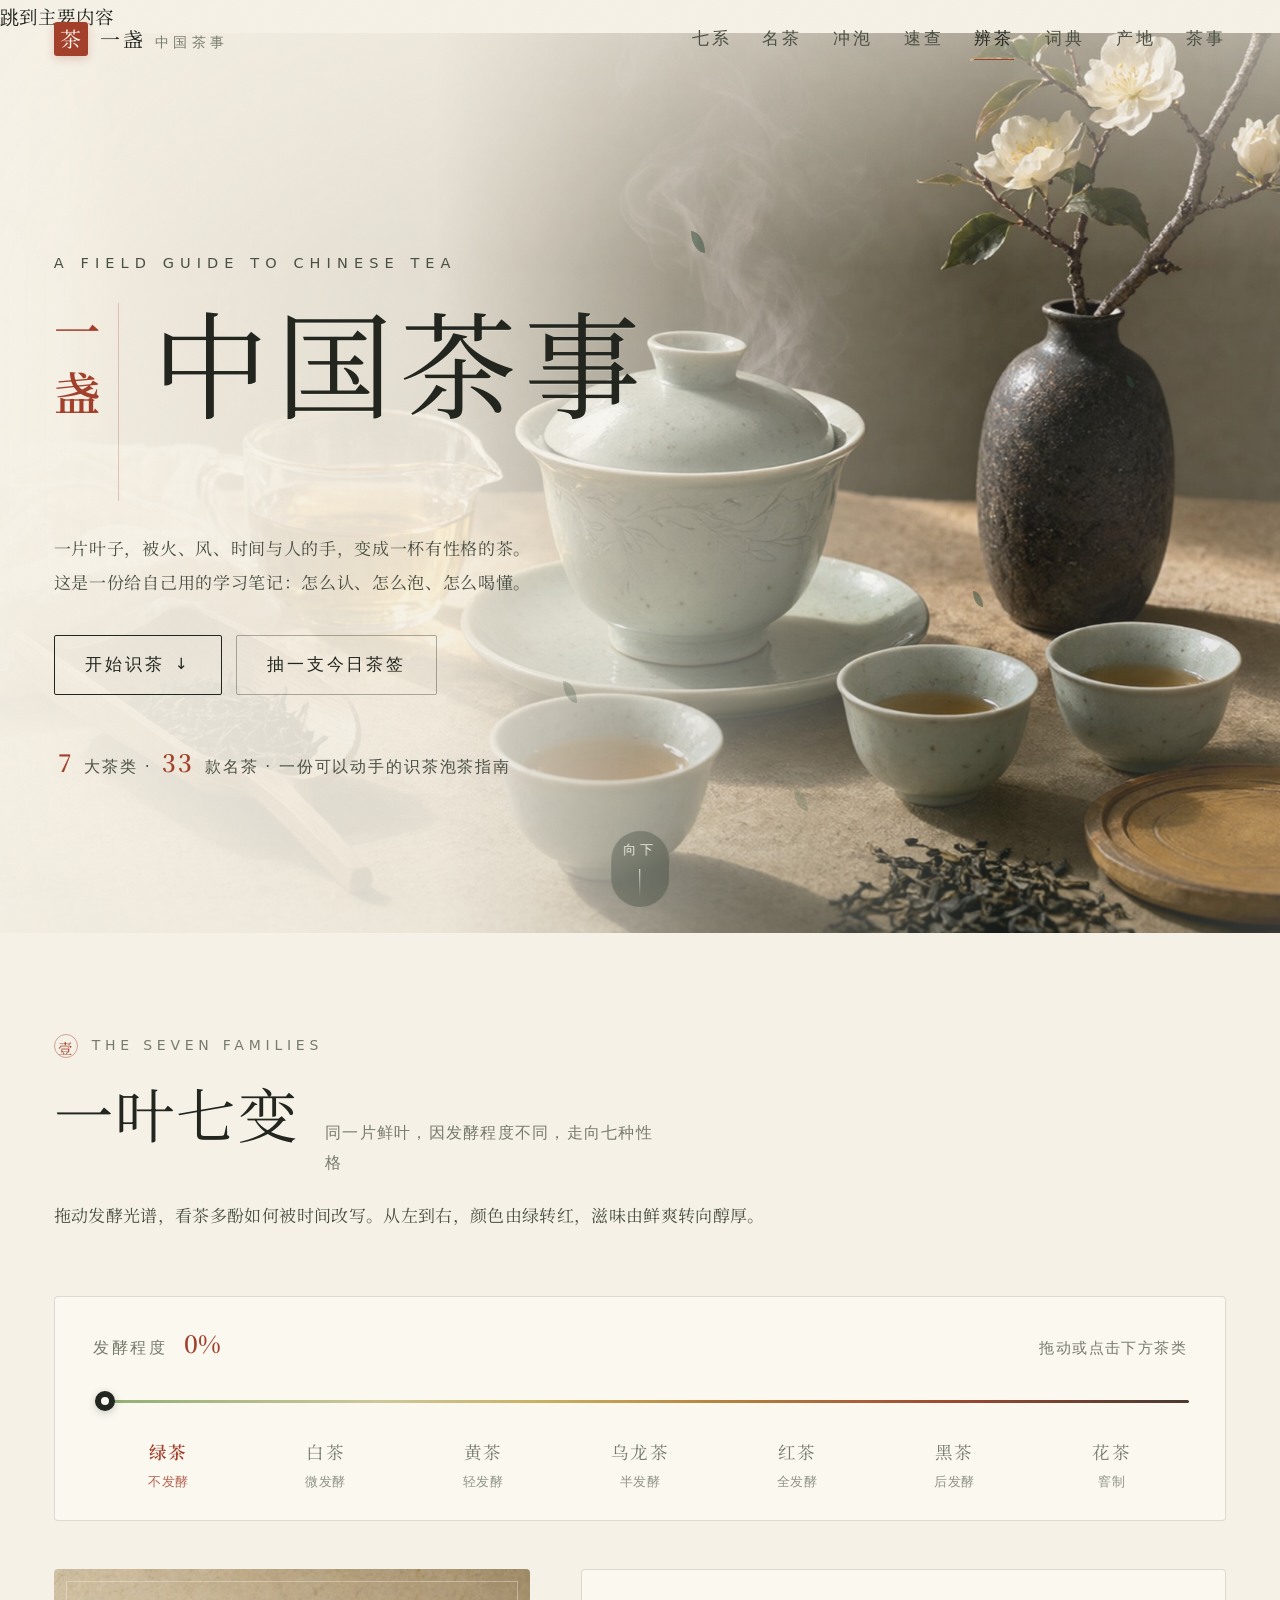
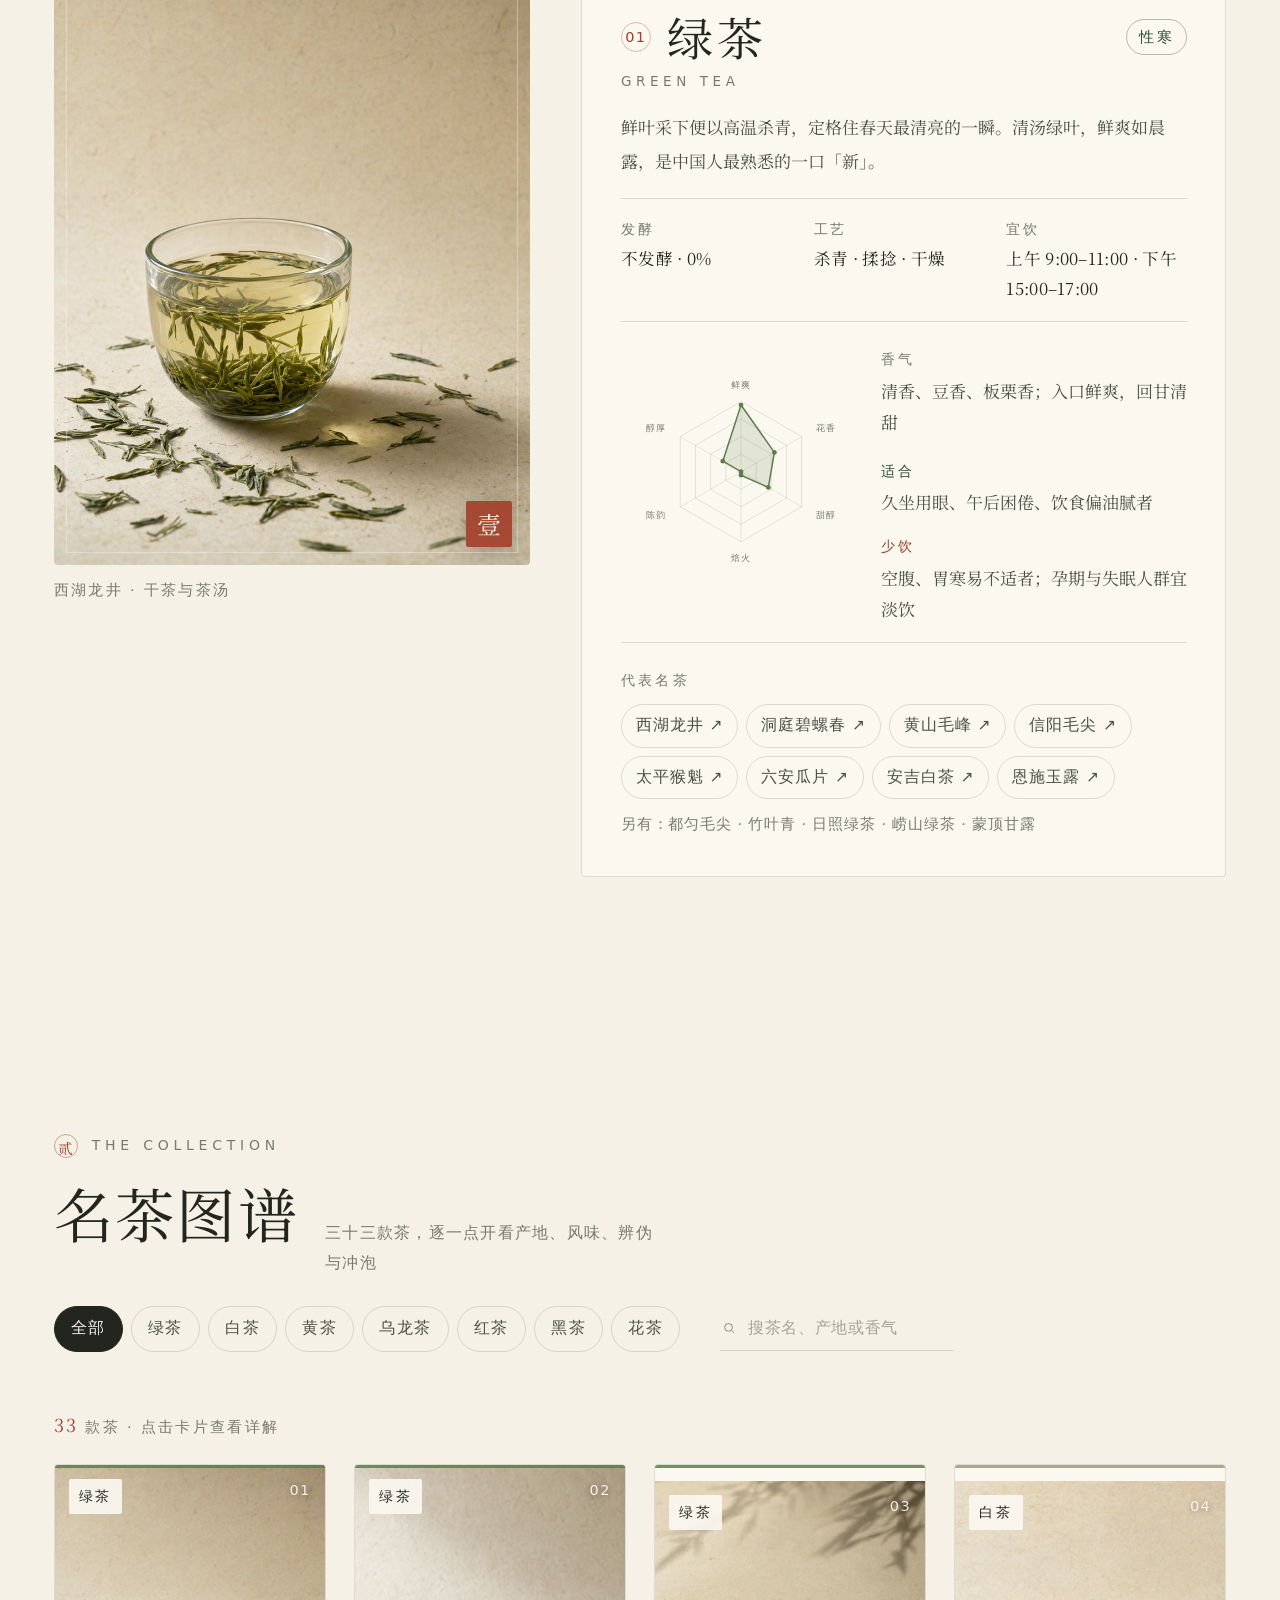
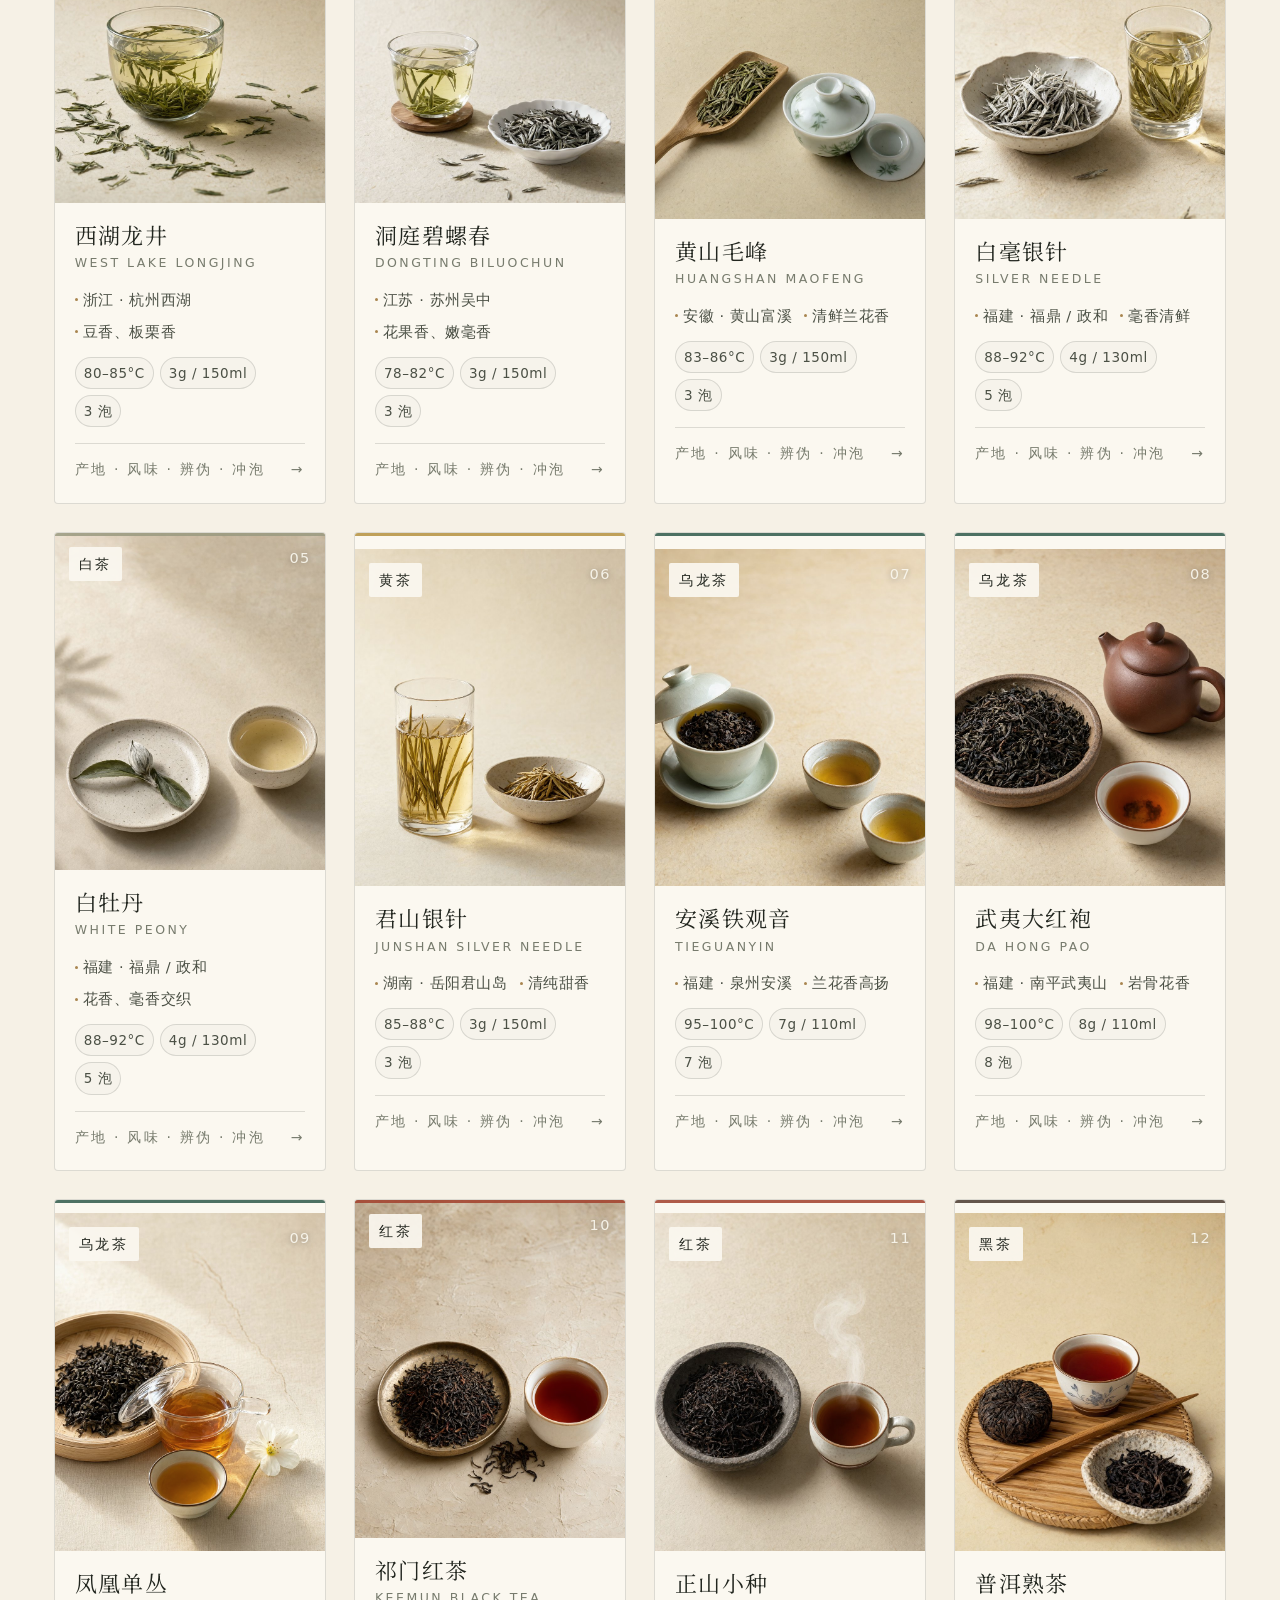
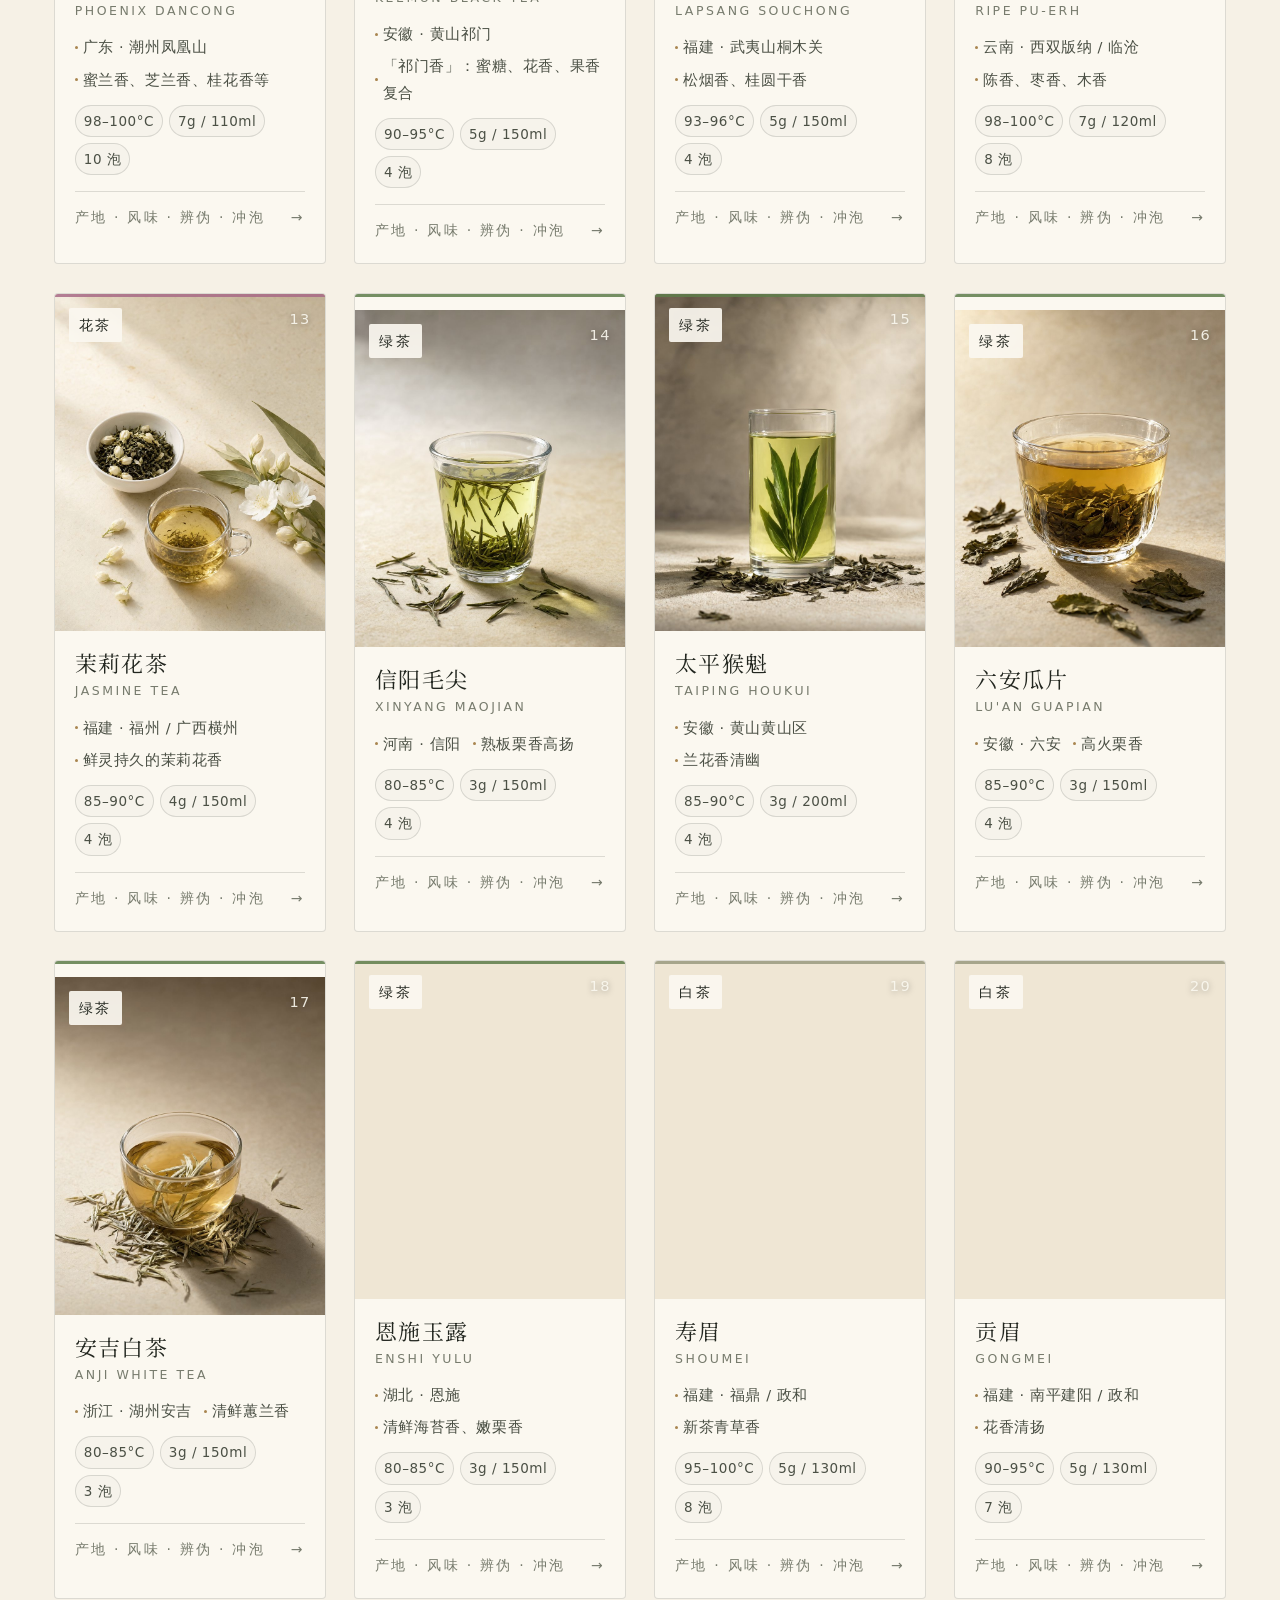
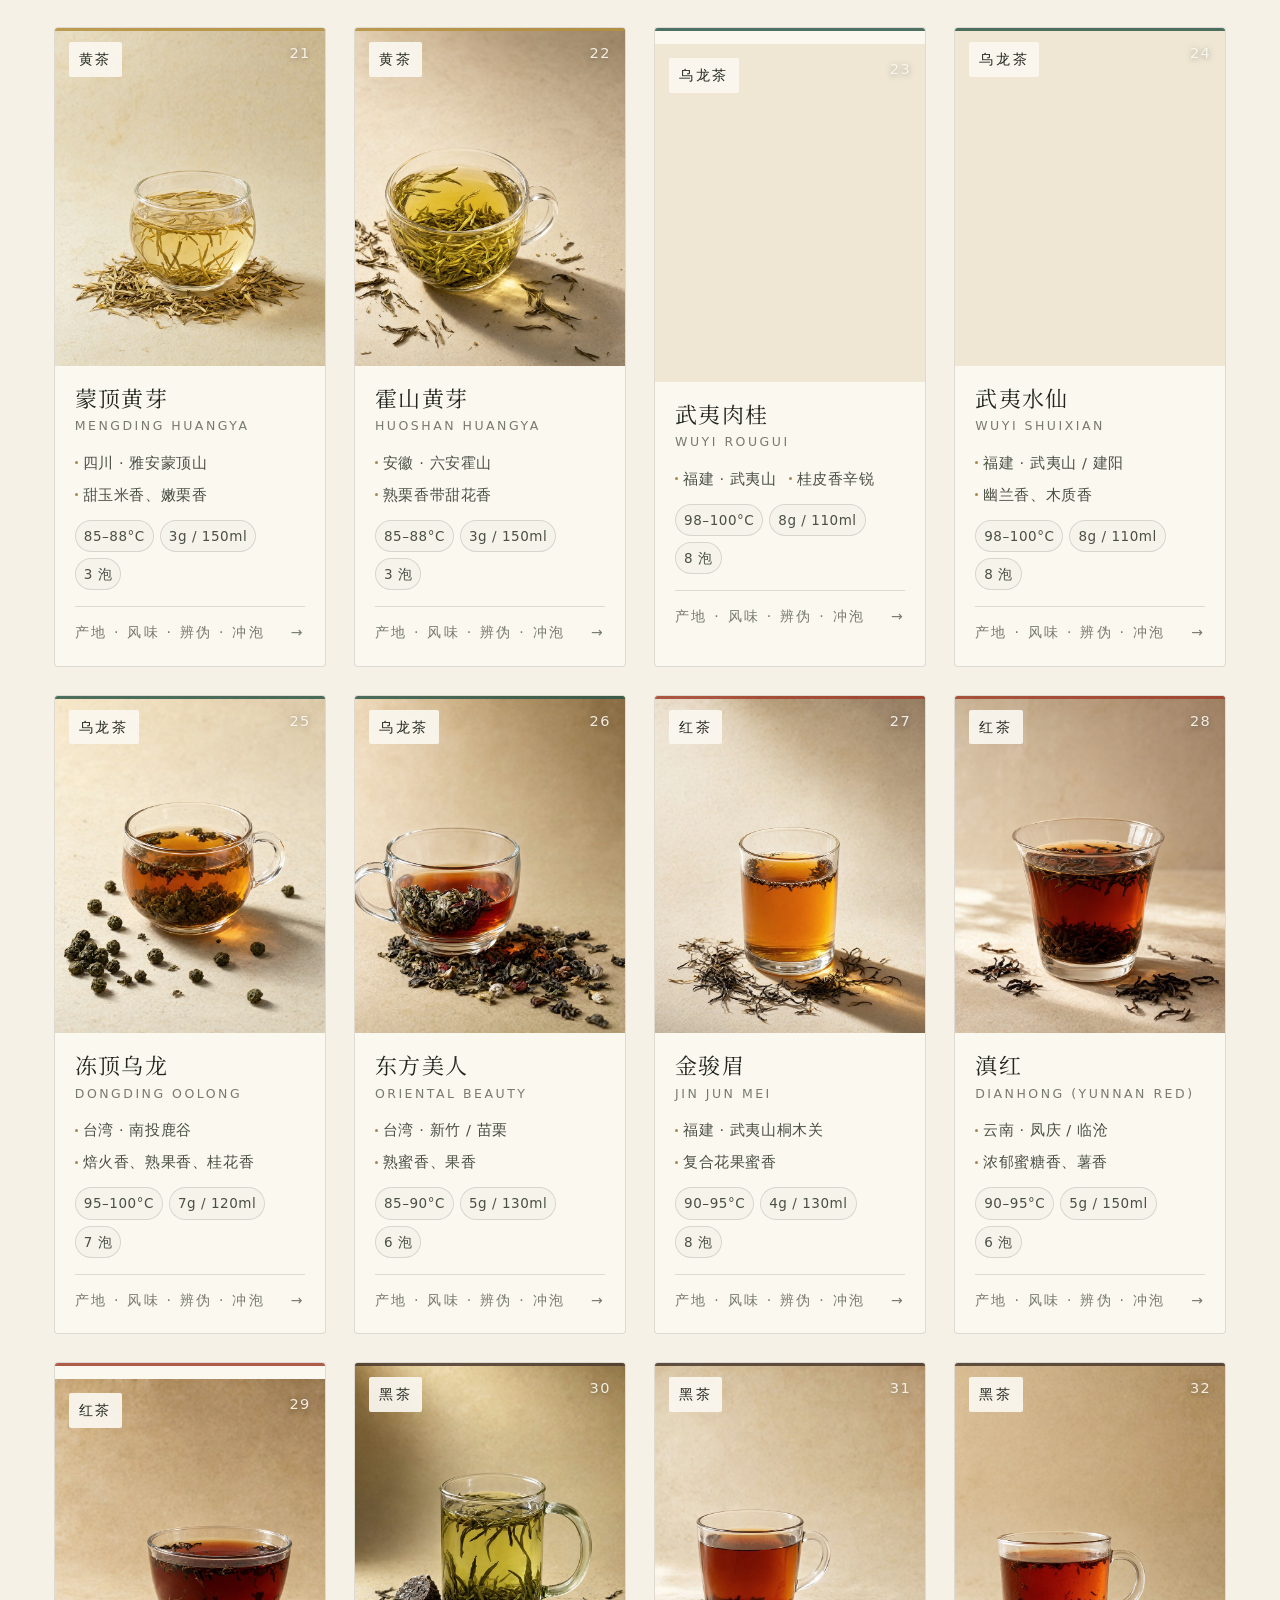
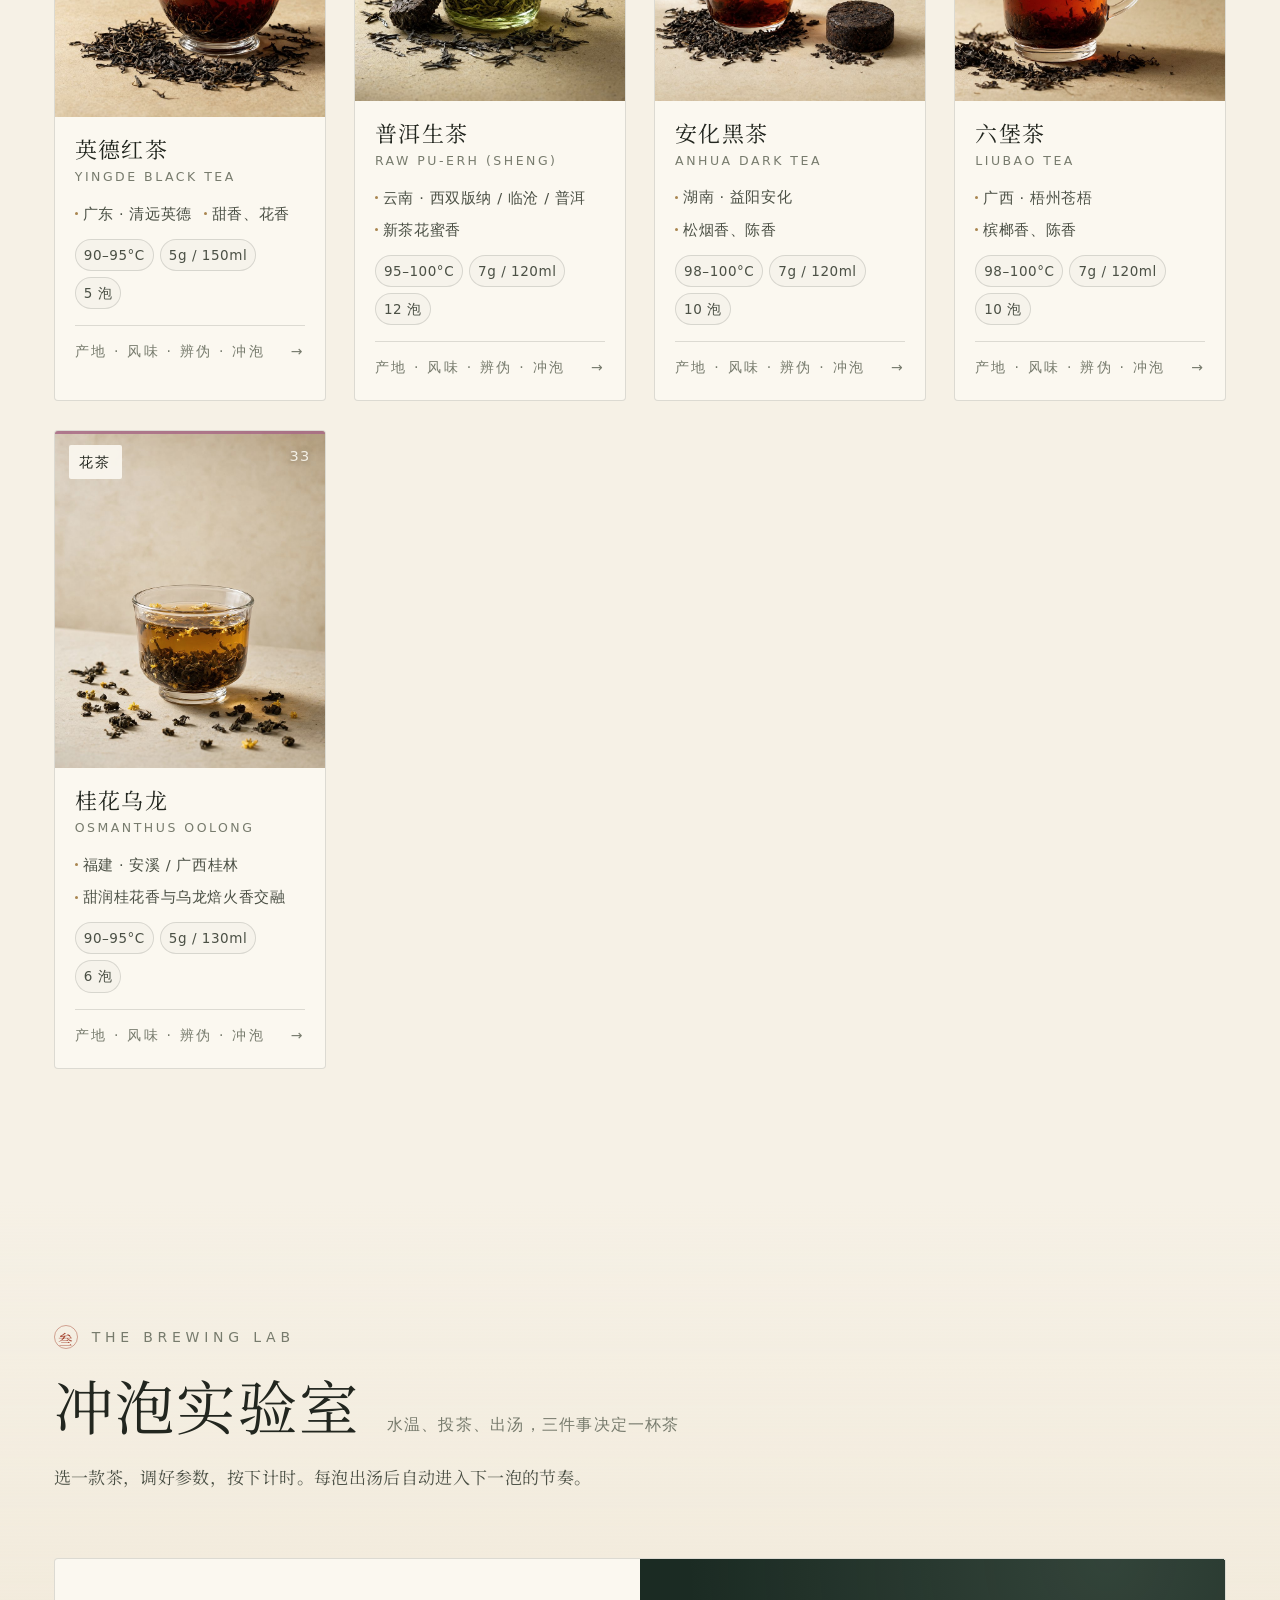
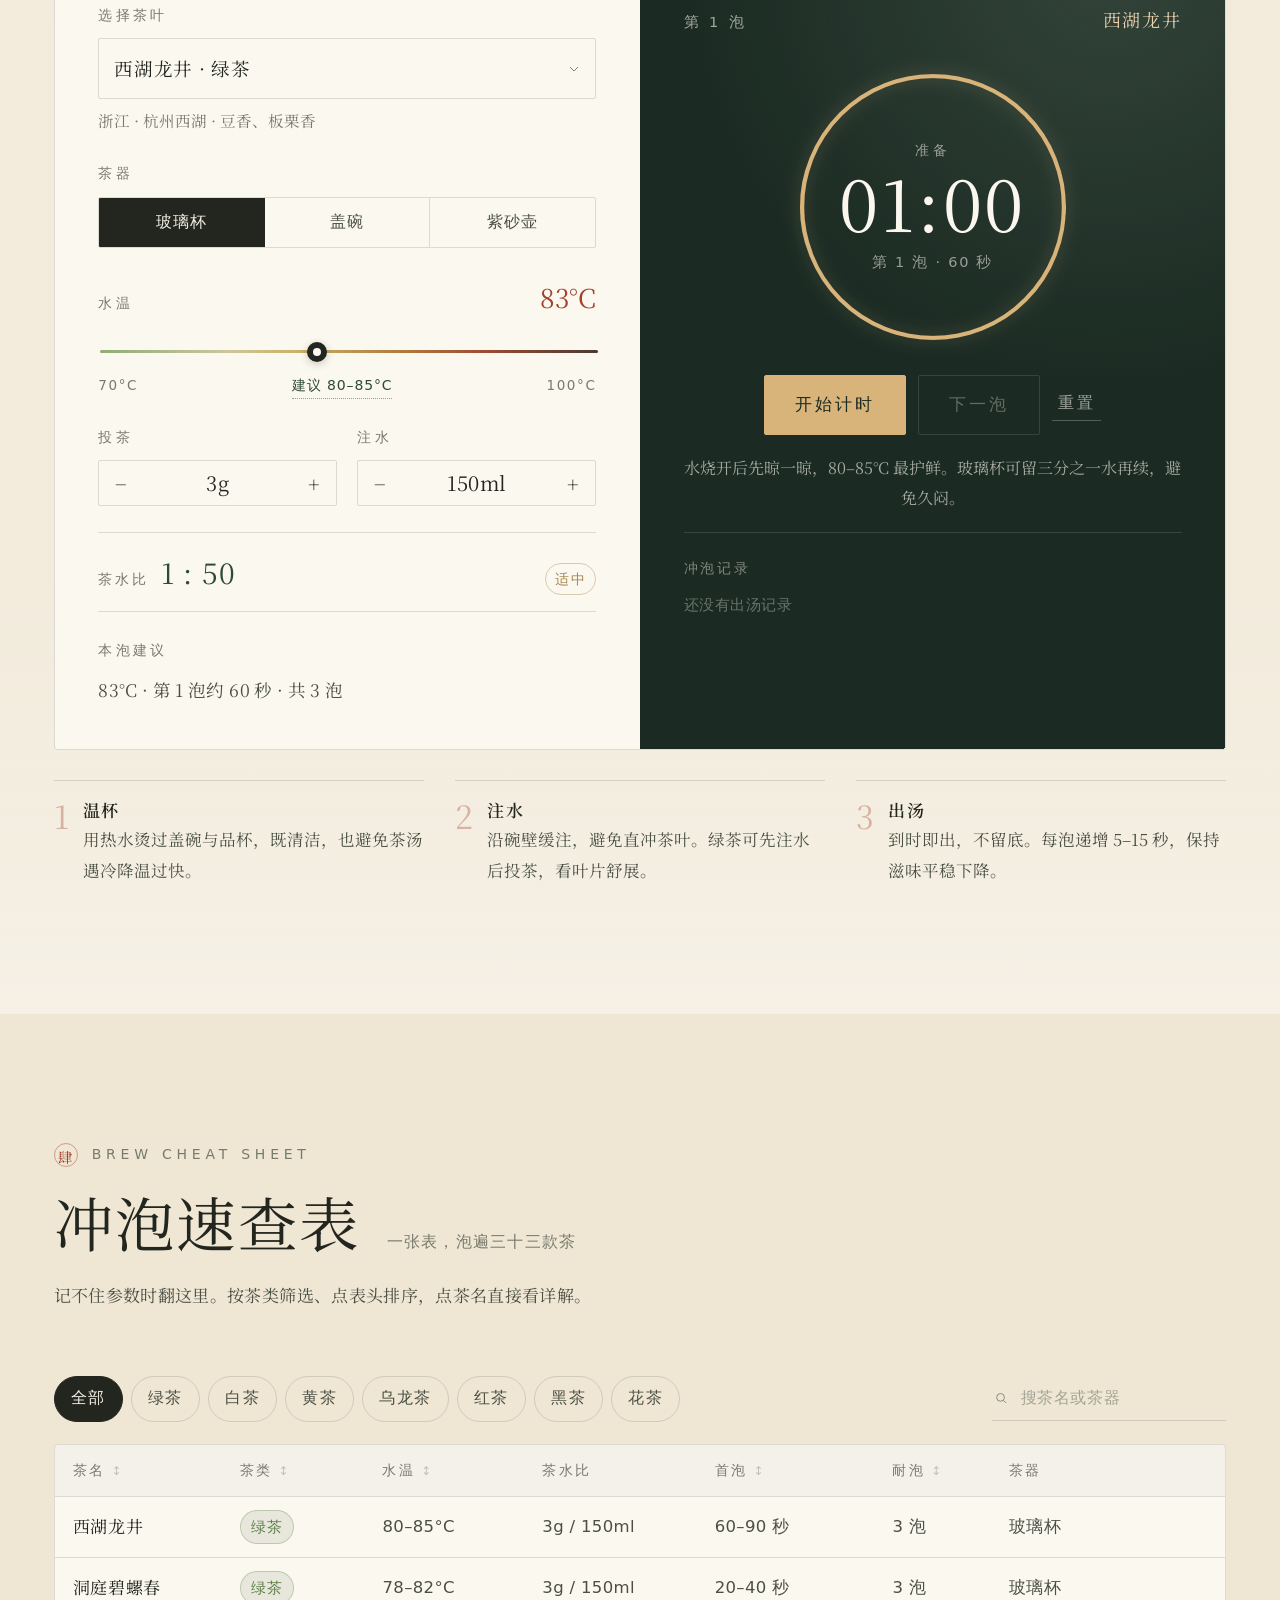
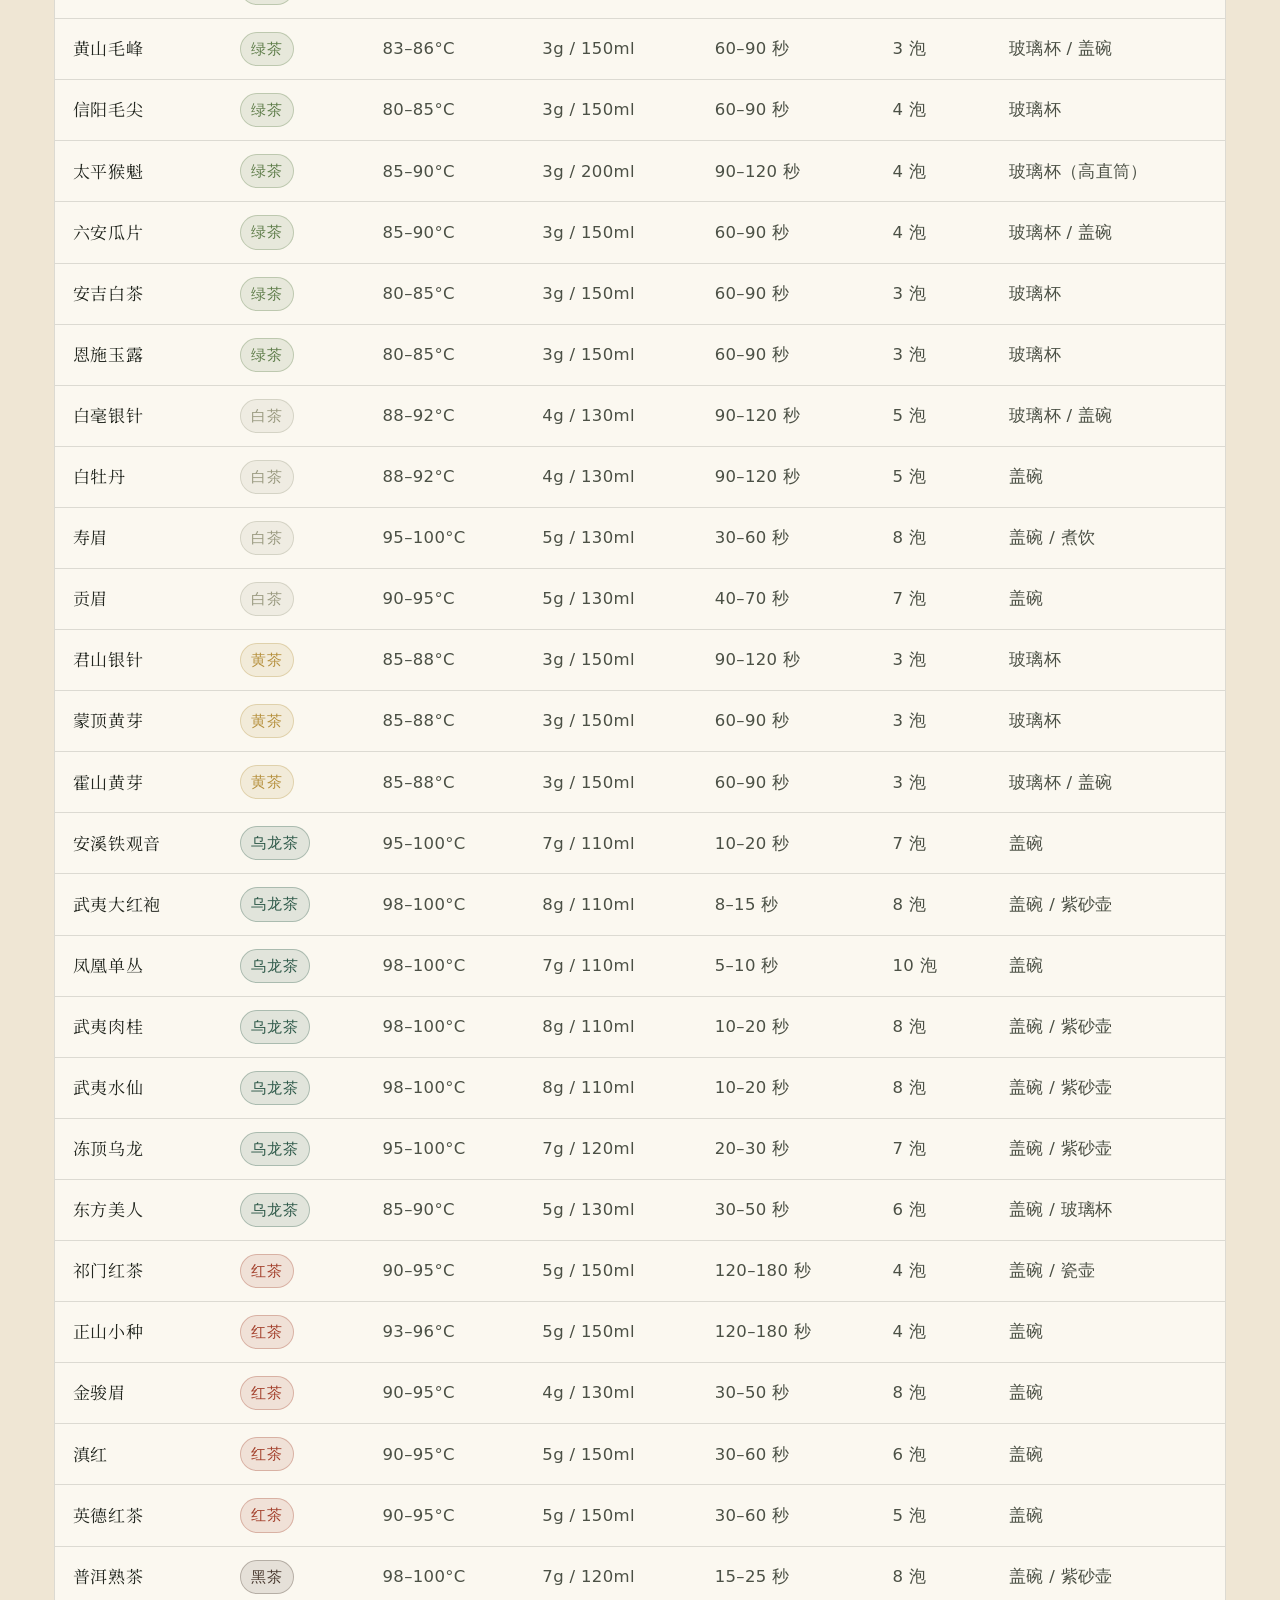
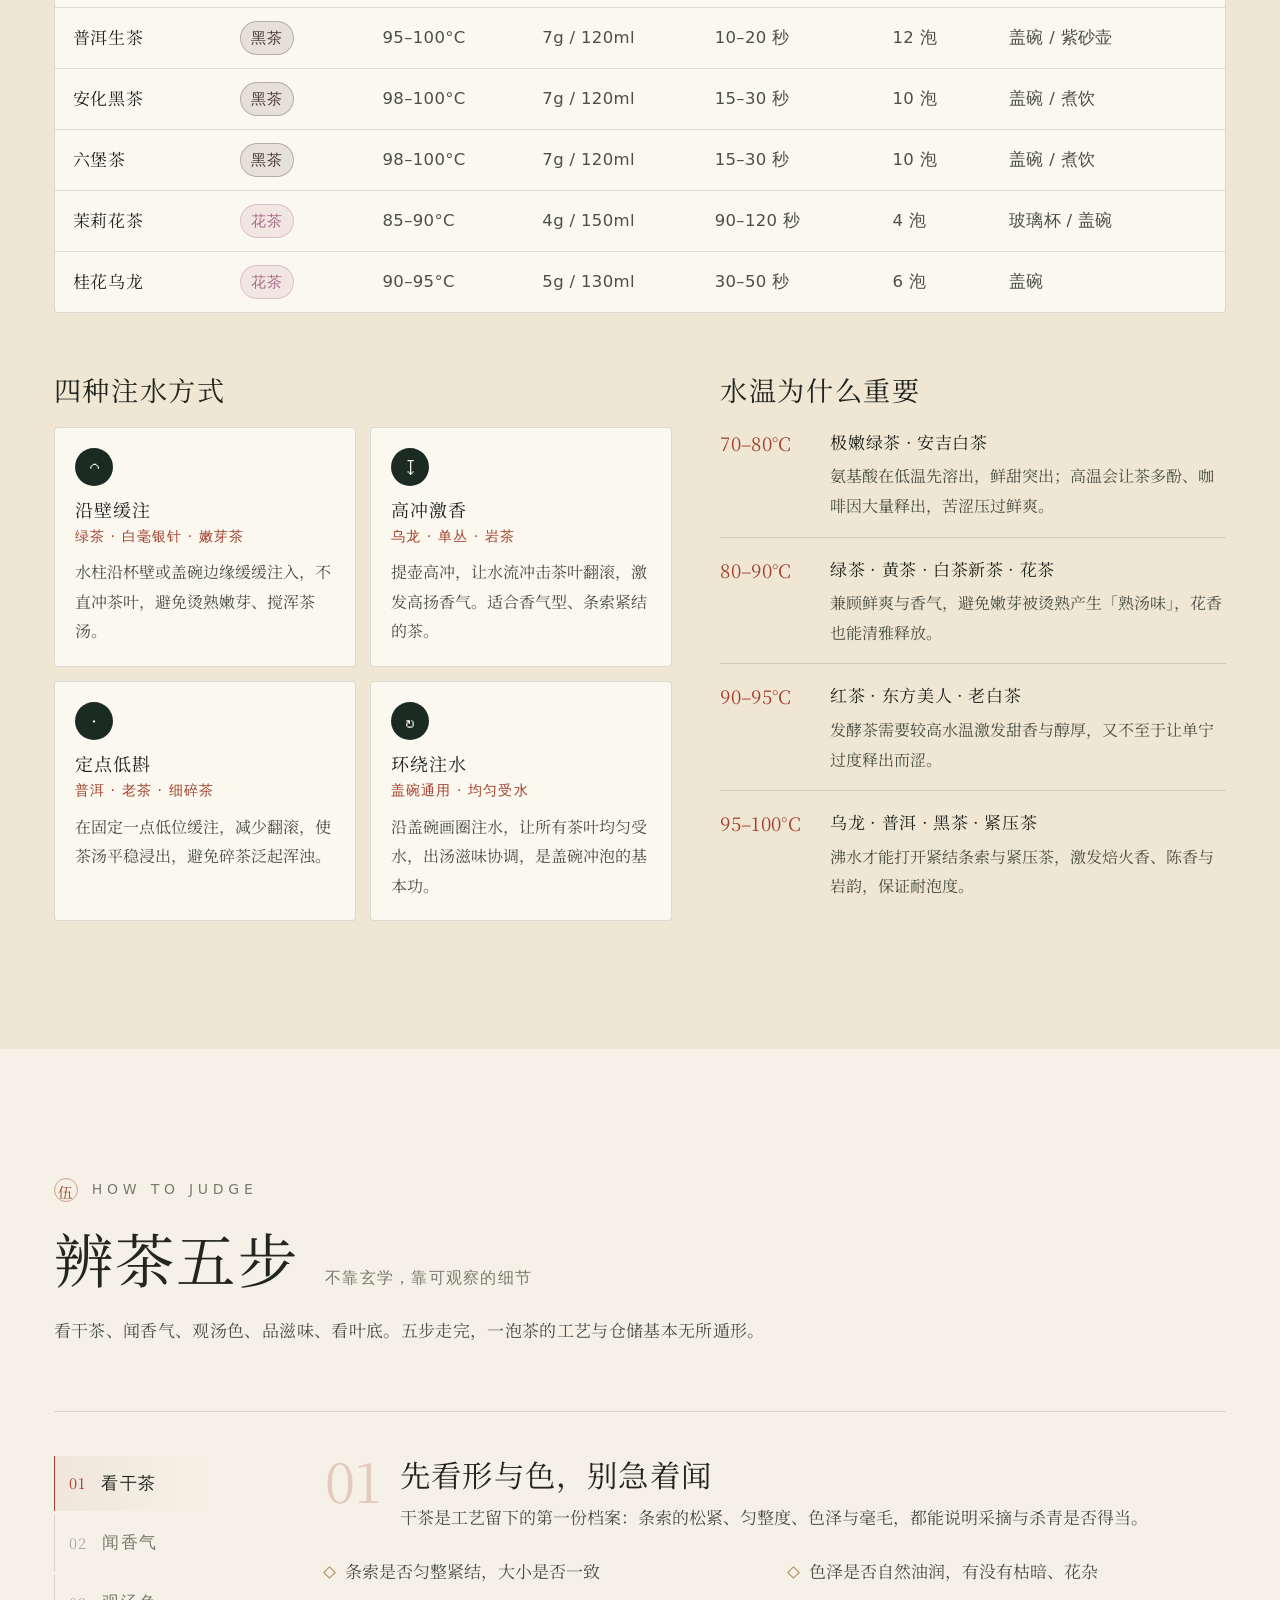
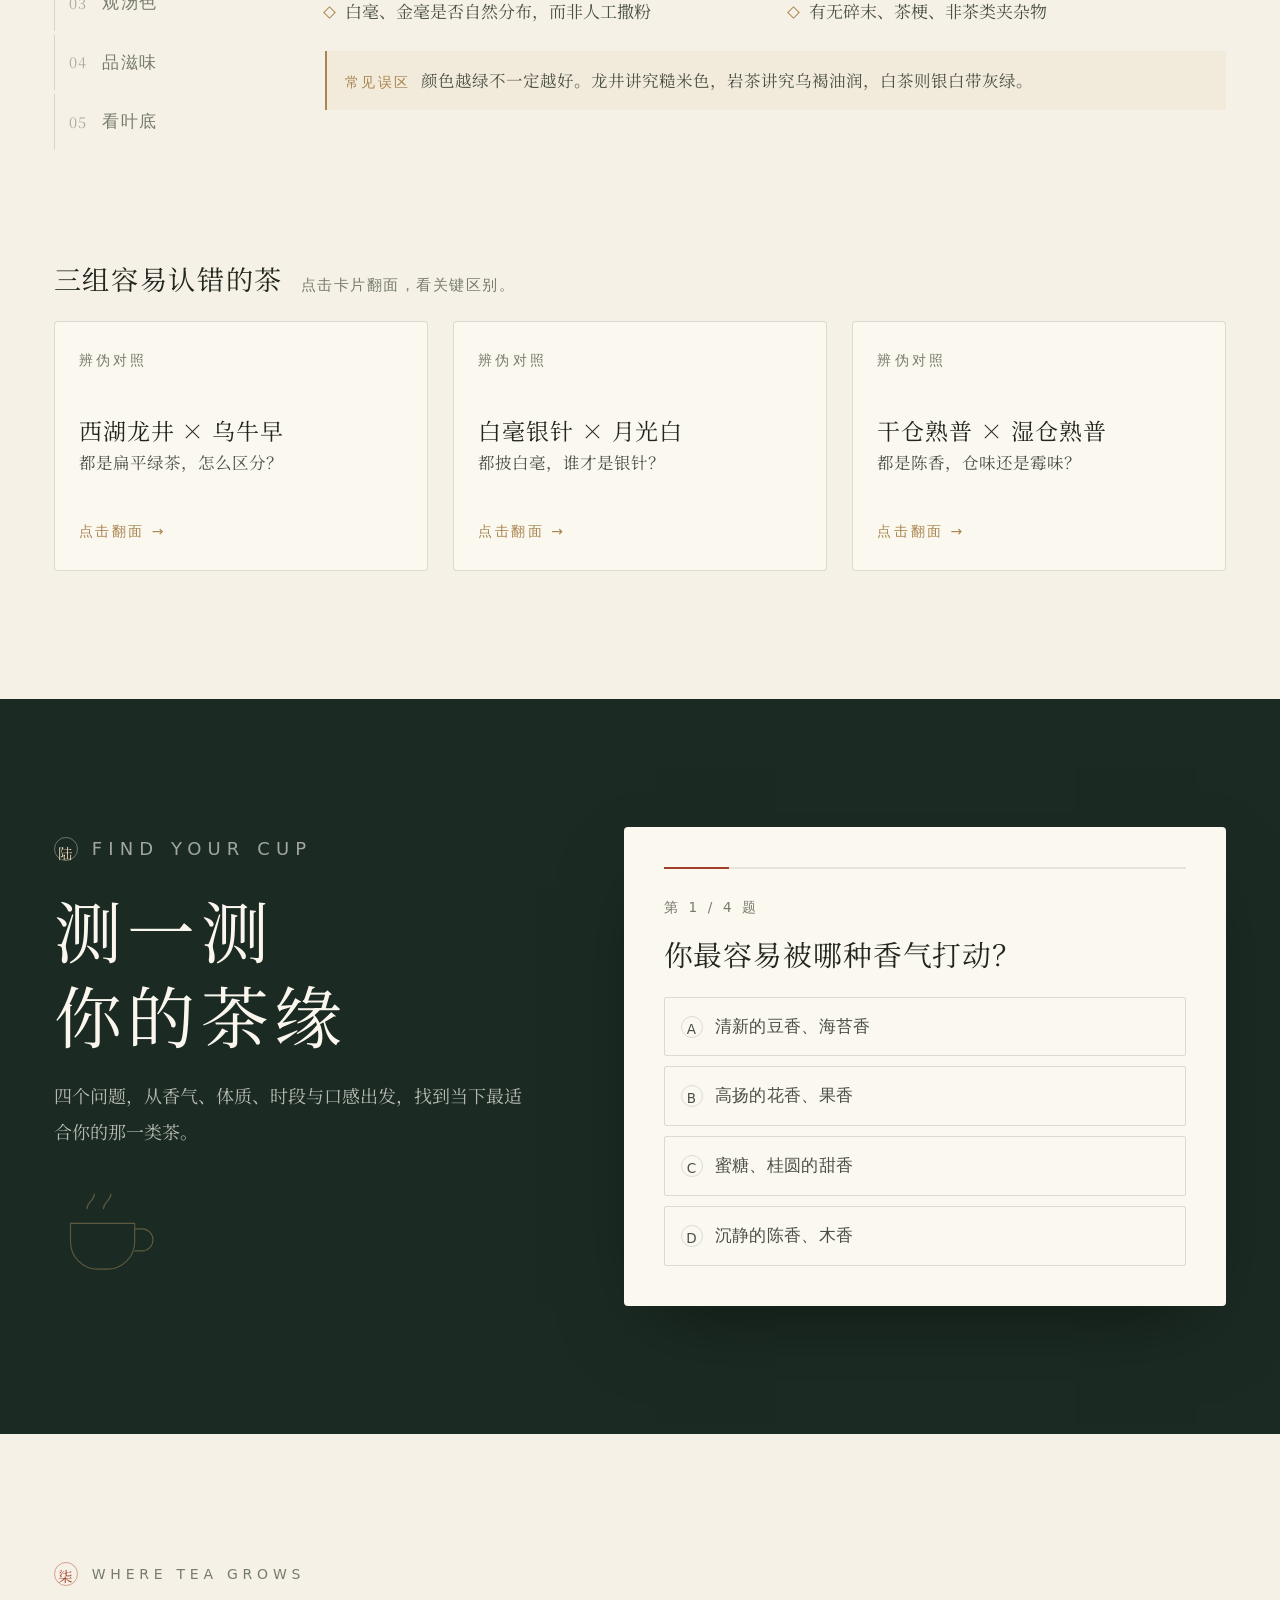
==== commit 07bf904f: "a11y: 修正图片 alt 描述并补充固有尺寸，新增跳转主内容链接" ====
--- a/index.html
+++ b/index.html
@@ -25,6 +25,7 @@
 <link rel="stylesheet" href="assets/styles.css">
 </head>
 <body>
+<a class="skip-link" href="#top">跳到主要内容</a>
 <div class="grain" aria-hidden="true"></div>
 <div class="scroll-progress" aria-hidden="true"><span id="scrollBar"></span></div>
 
@@ -53,7 +54,7 @@
   <!-- HERO -->
   <section class="hero" aria-label="开篇">
     <div class="hero-media">
-      <img src="assets/img/hero.jpg" alt="一席中式茶桌：盖碗、茶海、品茗杯与山茶花" fetchpriority="high">
+      <img src="assets/img/hero.jpg" alt="一席中式茶桌：盖碗、茶海、品茗杯与山茶花" width="1800" height="1200" fetchpriority="high">
     </div>
     <div class="hero-veil" aria-hidden="true"></div>
     <div class="hero-leaves" aria-hidden="true"><i></i><i></i><i></i><i></i><i></i></div>
@@ -112,7 +113,7 @@
     <div class="seven-stage reveal">
       <figure class="stage-figure">
         <div class="figure-frame">
-          <img id="catImage" src="assets/img/longjing.jpg" alt="西湖龙井干茶与茶汤">
+          <img id="catImage" src="assets/img/longjing.jpg" alt="西湖龙井茶叶意境示意图" width="860" height="1075">
           <span class="figure-stamp" id="catStamp">壹</span>
         </div>
         <figcaption id="catCaption">西湖龙井 · 干茶与茶汤</figcaption>
@@ -421,7 +422,7 @@
     </div>
 
     <figure class="mountain reveal">
-      <img src="assets/img/mountain.jpg" alt="晨雾中的中国茶山梯田" loading="lazy">
+      <img src="assets/img/mountain.jpg" alt="晨雾中的中国茶山梯田" width="1600" height="1067" loading="lazy" decoding="async">
       <figcaption>
         <span>高山云雾出好茶</span>
         <p>海拔、温差与漫射光，让叶片在缓慢生长中积累更多氨基酸与芳香物质。</p>
@@ -448,7 +449,7 @@
           <div class="era-notes" id="eraNotes"></div>
         </div>
         <figure class="era-figure" id="eraFigure">
-          <img src="assets/img/diancha.jpg" alt="宋代点茶：黑釉建盏与茶筅" loading="lazy">
+          <img src="assets/img/diancha.jpg" alt="宋代点茶：黑釉建盏、茶筅与茶沫" width="1400" height="933" loading="lazy" decoding="async">
           <figcaption>宋 · 点茶 · 击拂出汤花</figcaption>
         </figure>
       </div>
@@ -540,7 +541,7 @@
   <div class="modal-sheet" role="dialog" aria-modal="true" aria-labelledby="modalTitle">
     <button class="modal-close" data-close aria-label="关闭详情">×</button>
     <div class="modal-media">
-      <img id="modalImg" src="assets/img/longjing.jpg" alt="">
+      <img id="modalImg" src="assets/img/longjing.jpg" alt="茶叶意境示意图" width="860" height="1075">
       <span class="modal-cat" id="modalCat"></span>
       <p class="modal-photo-note">意境示意图</p>
     </div>
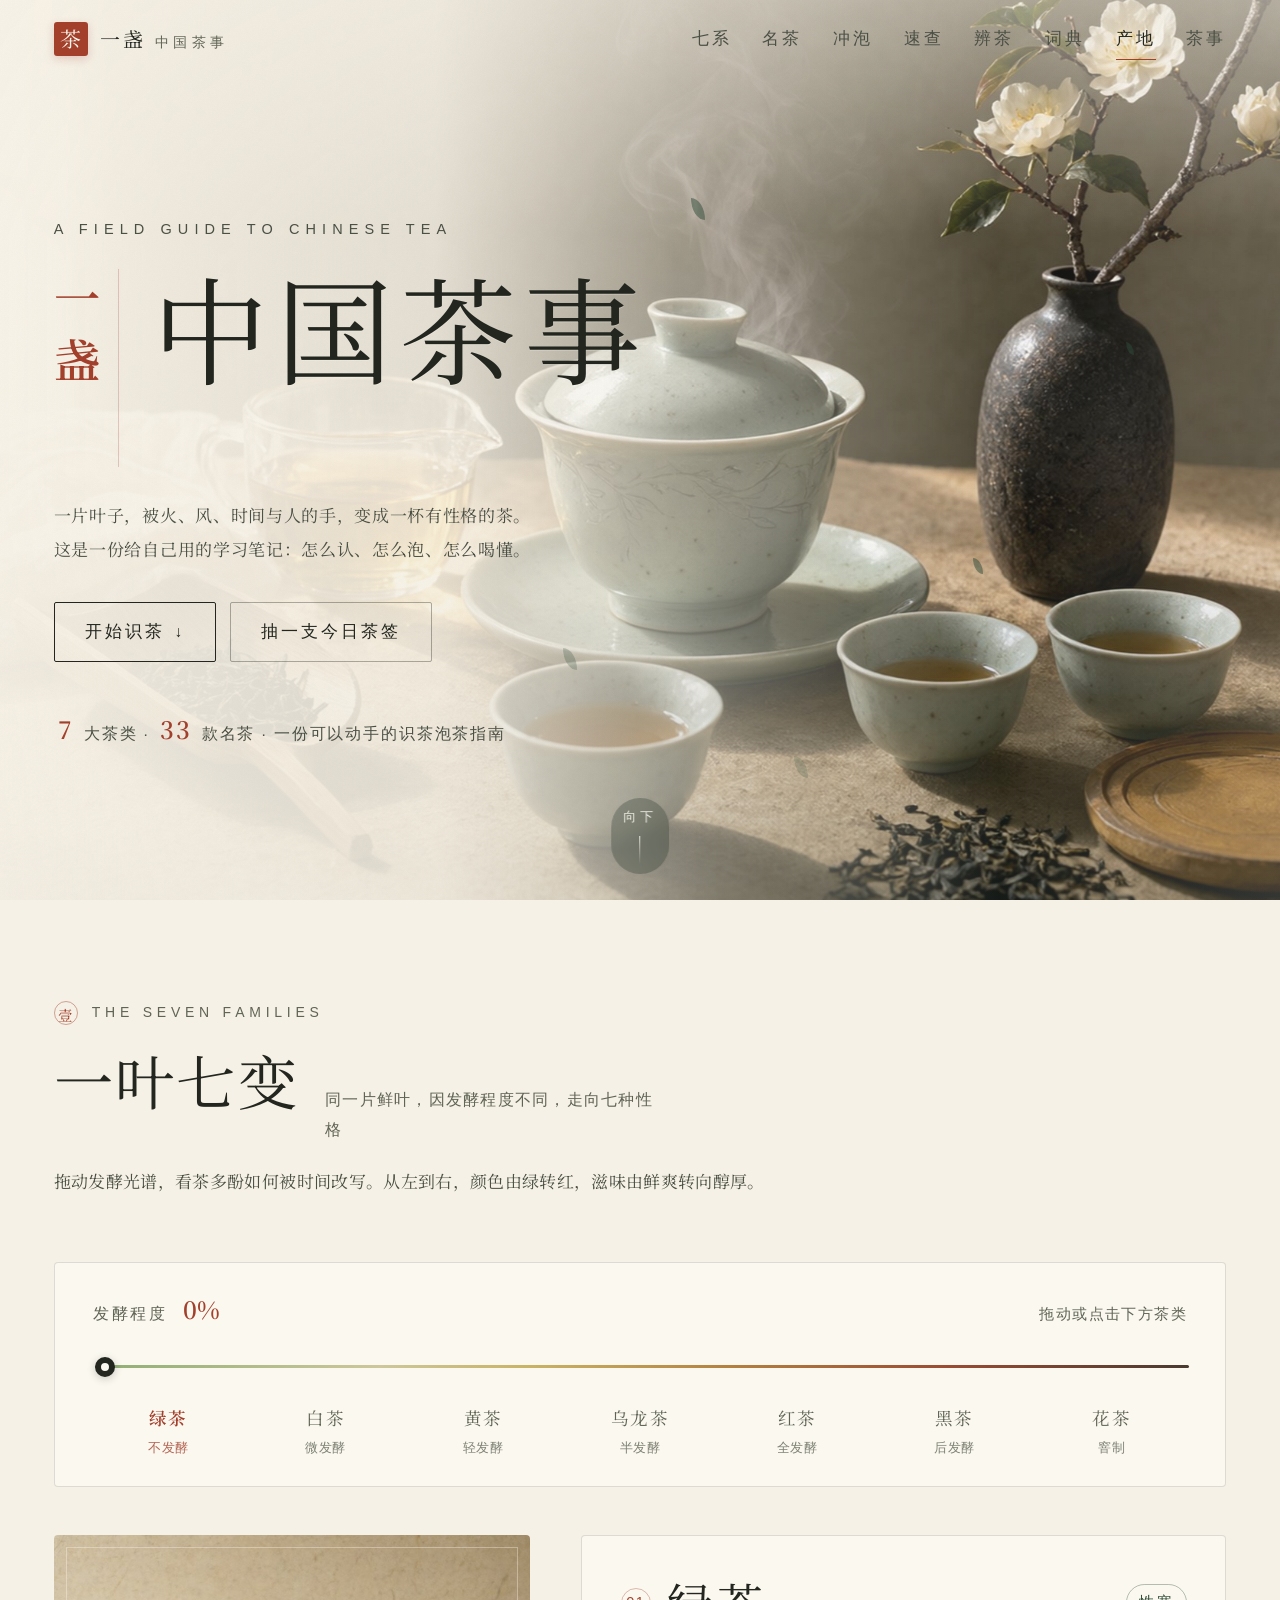
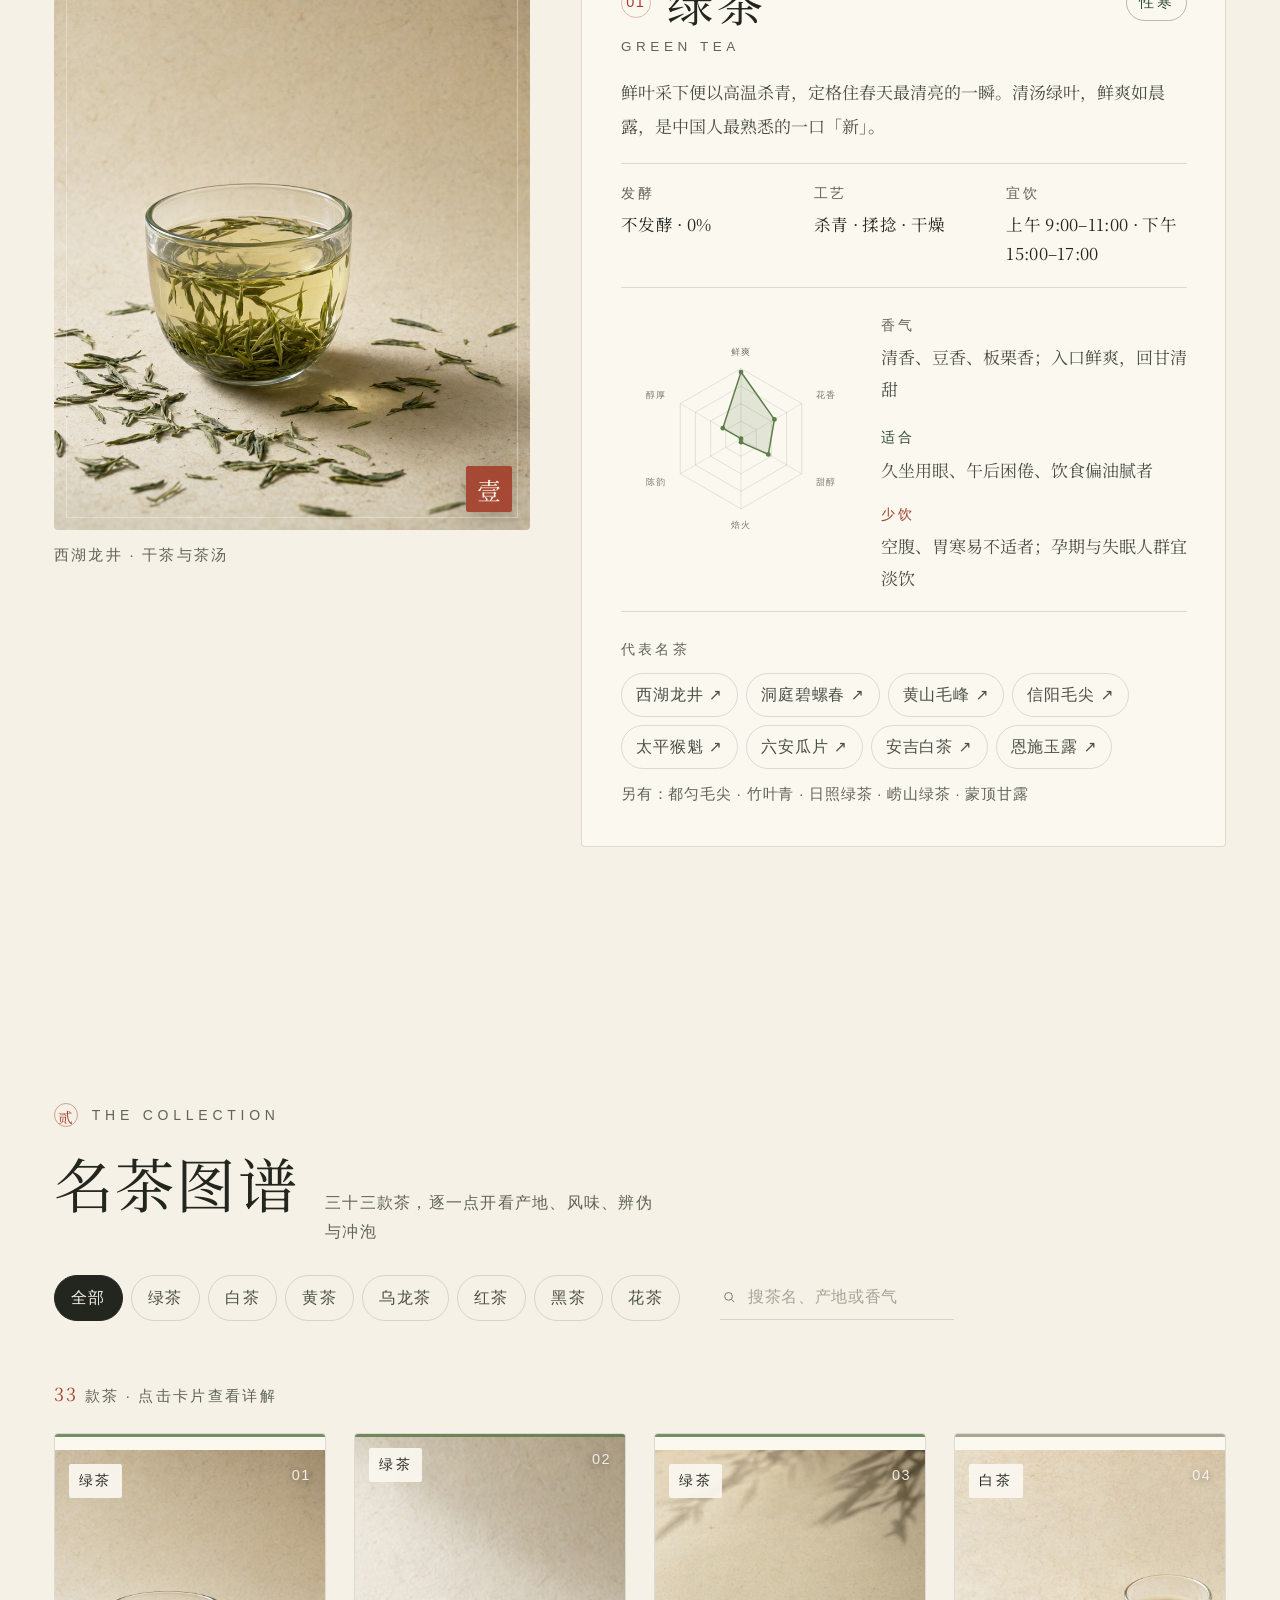
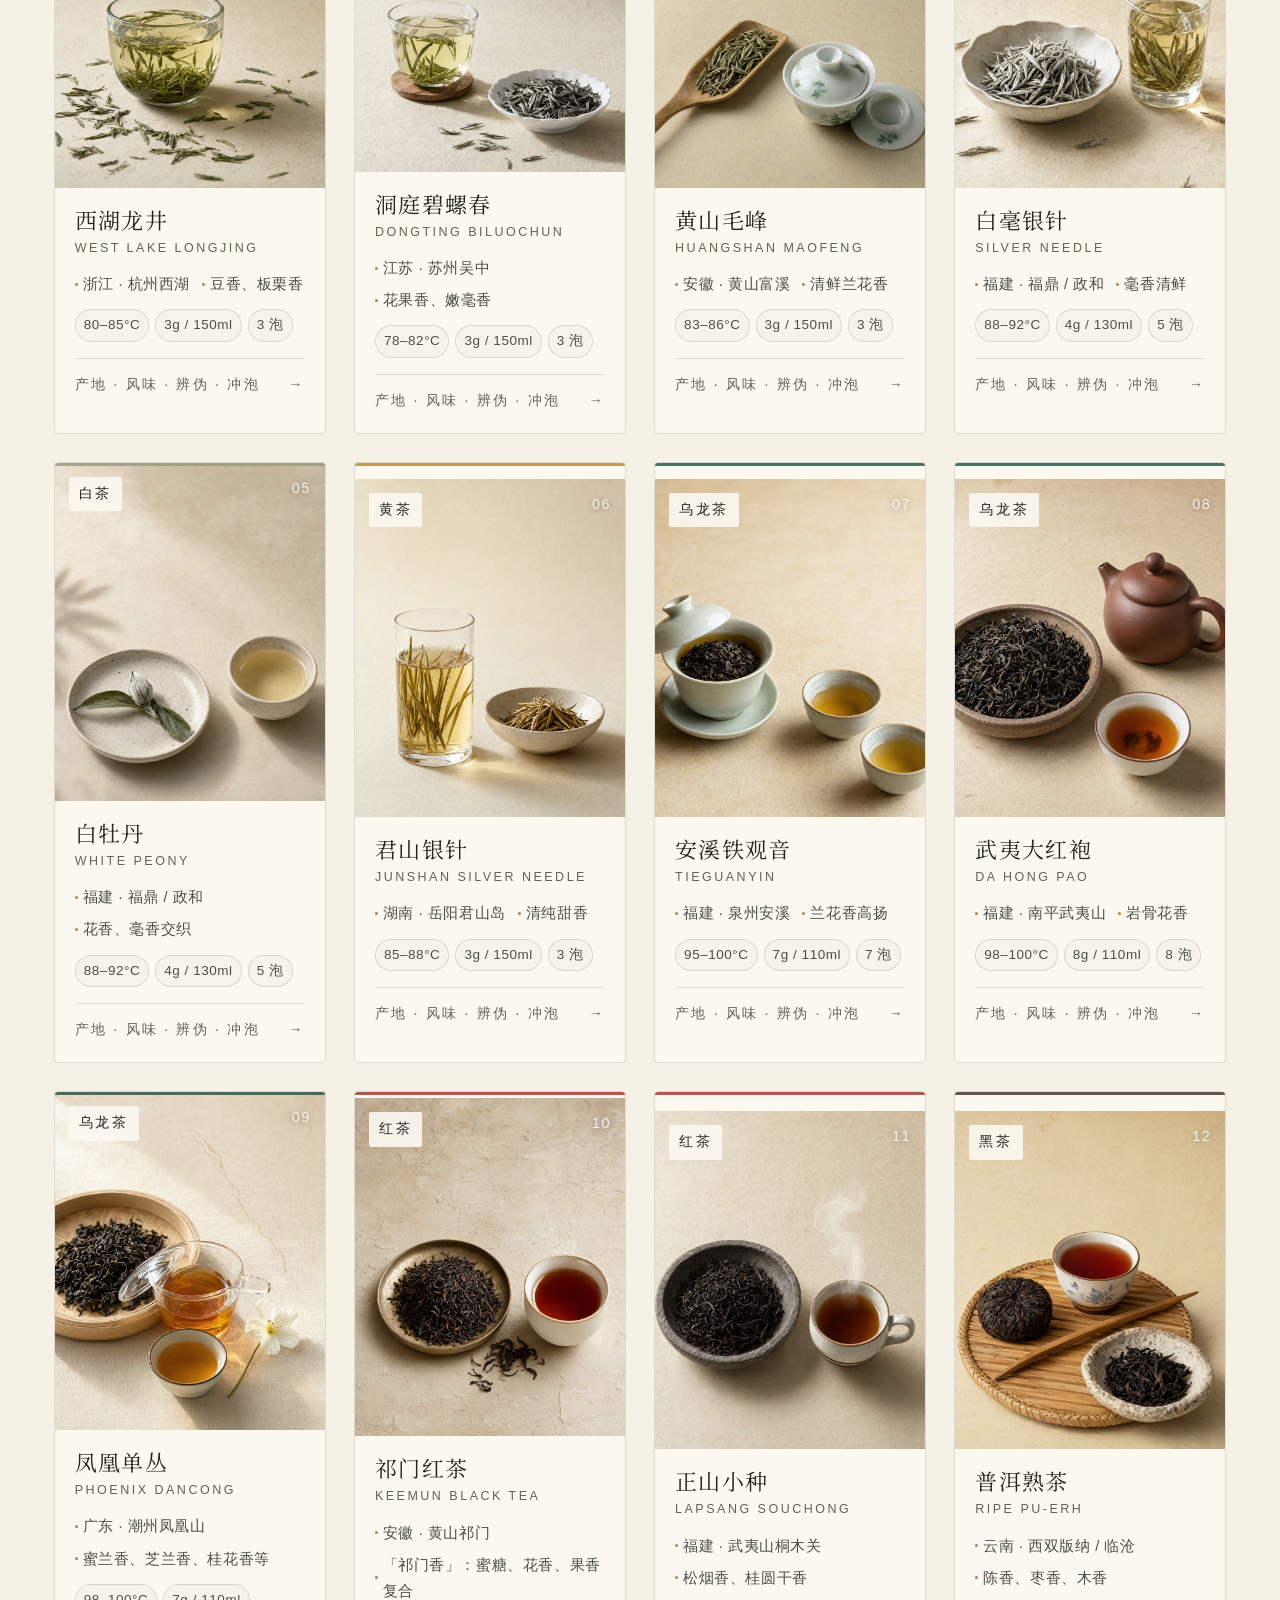
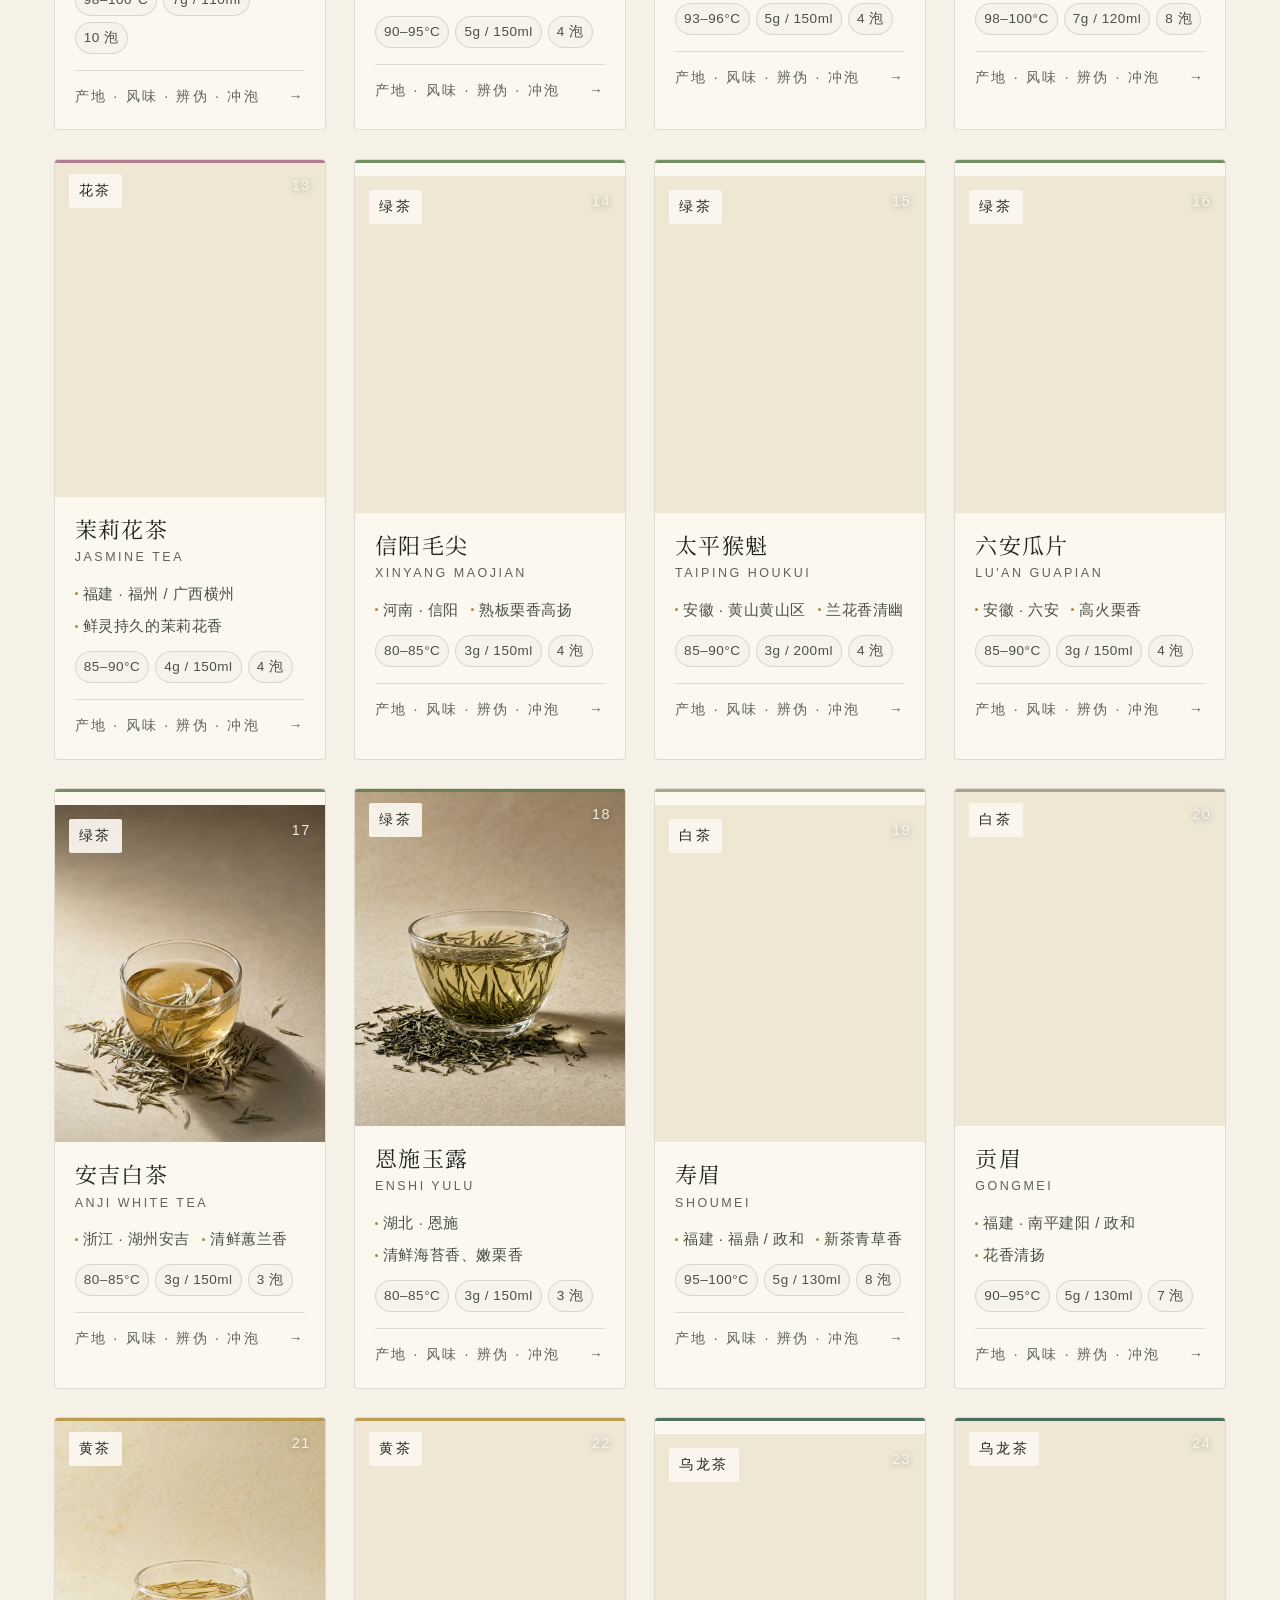
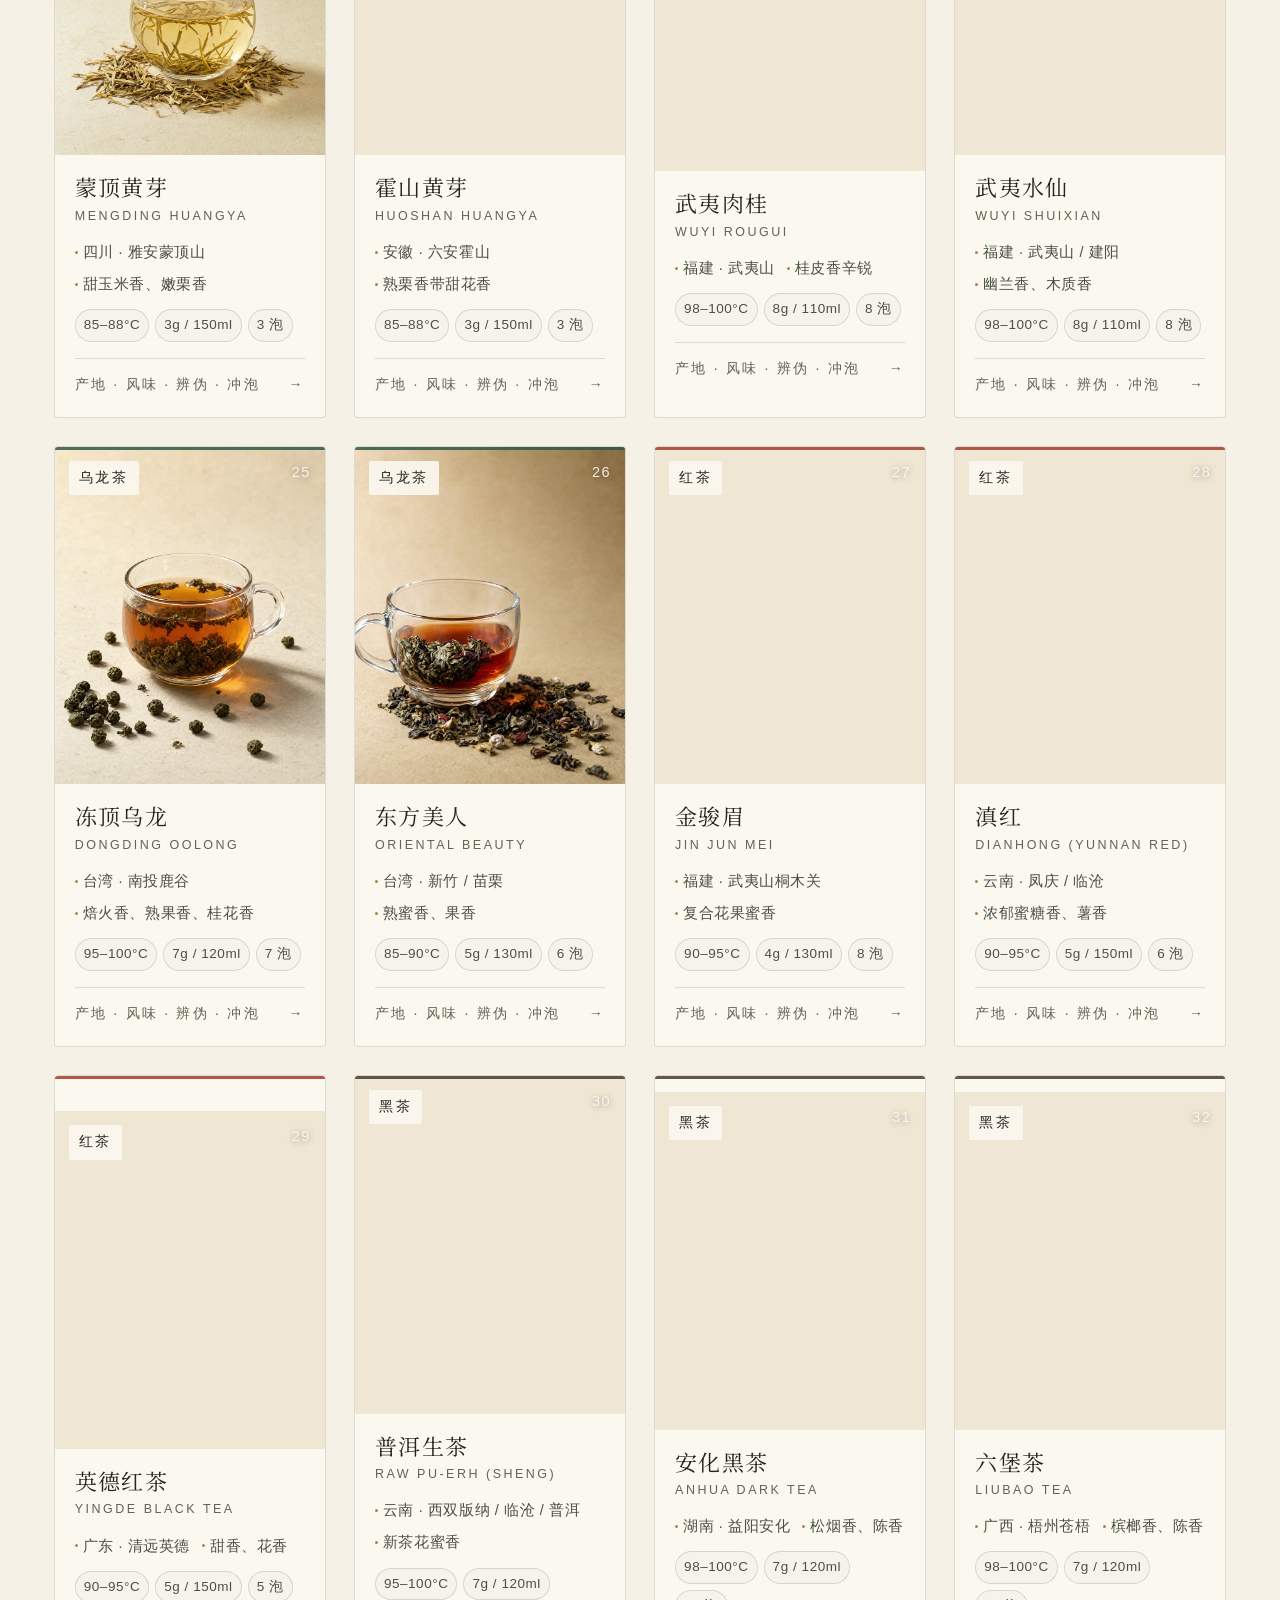
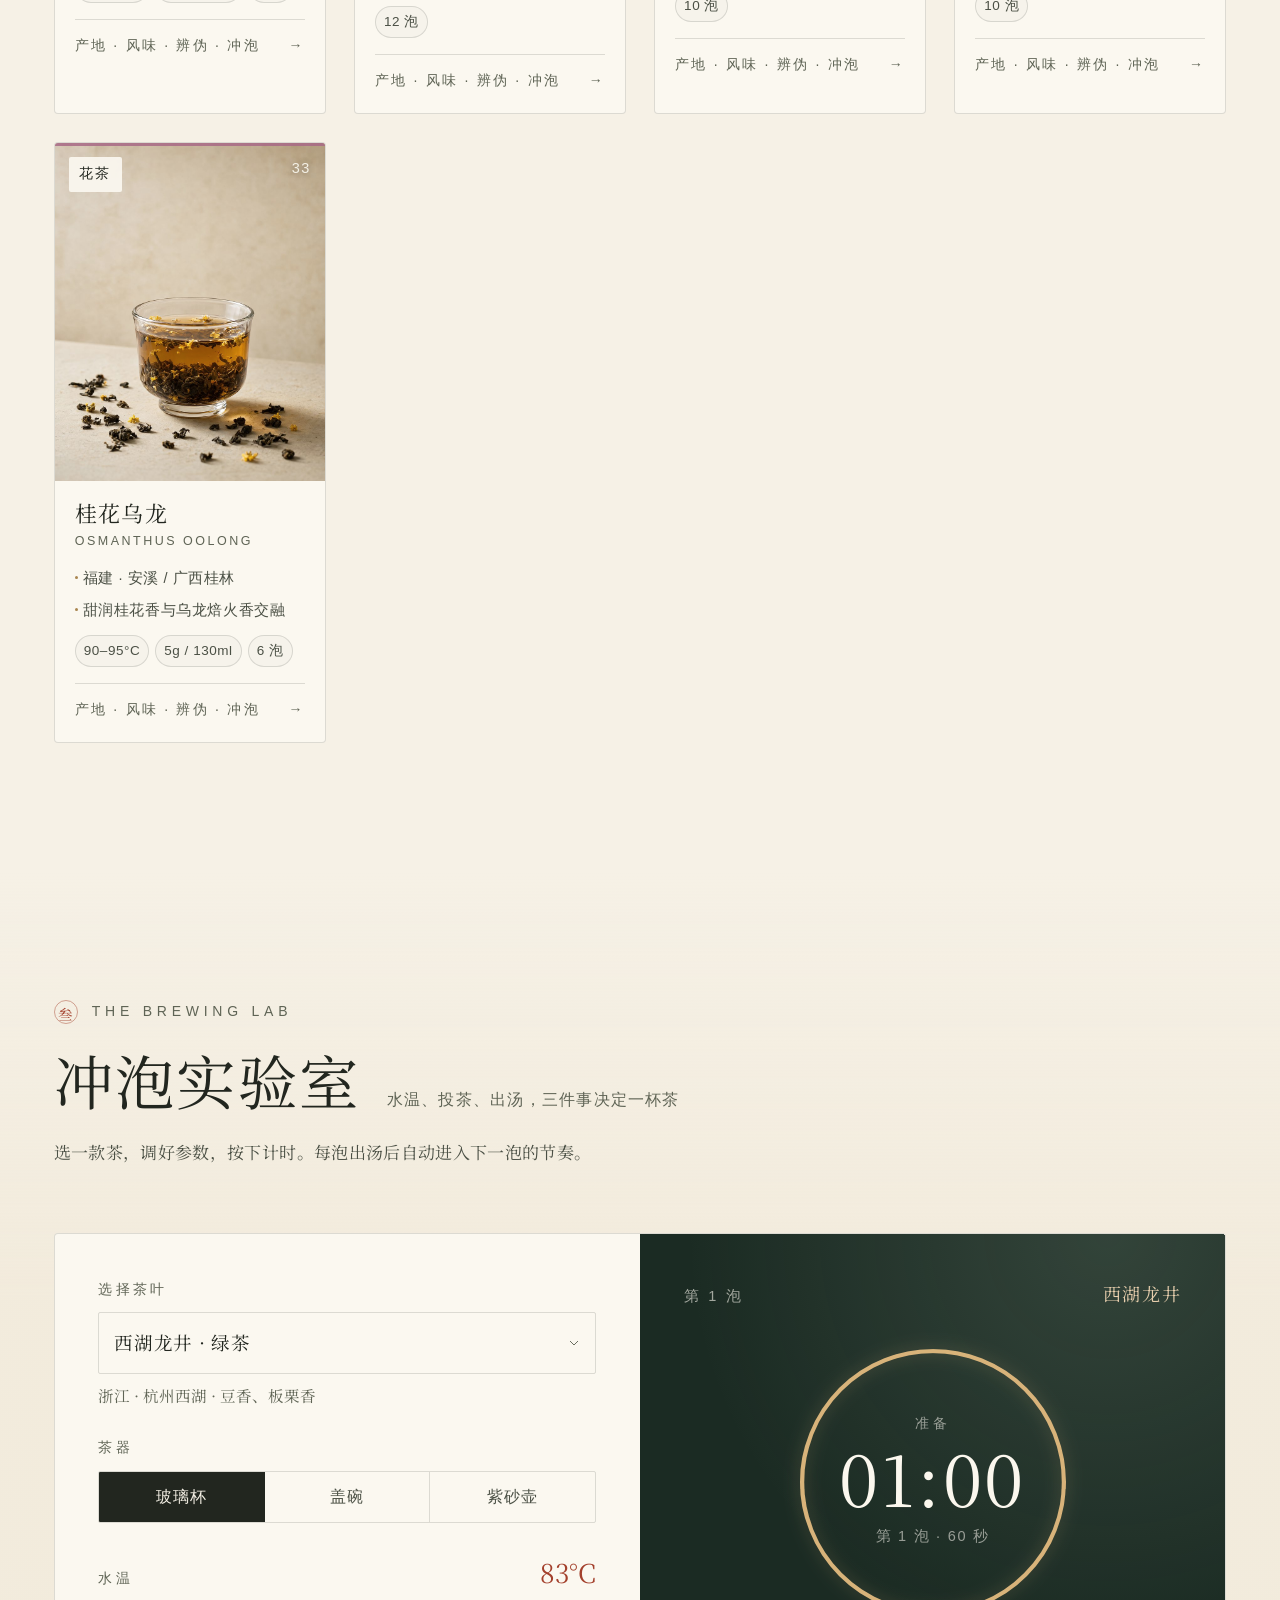
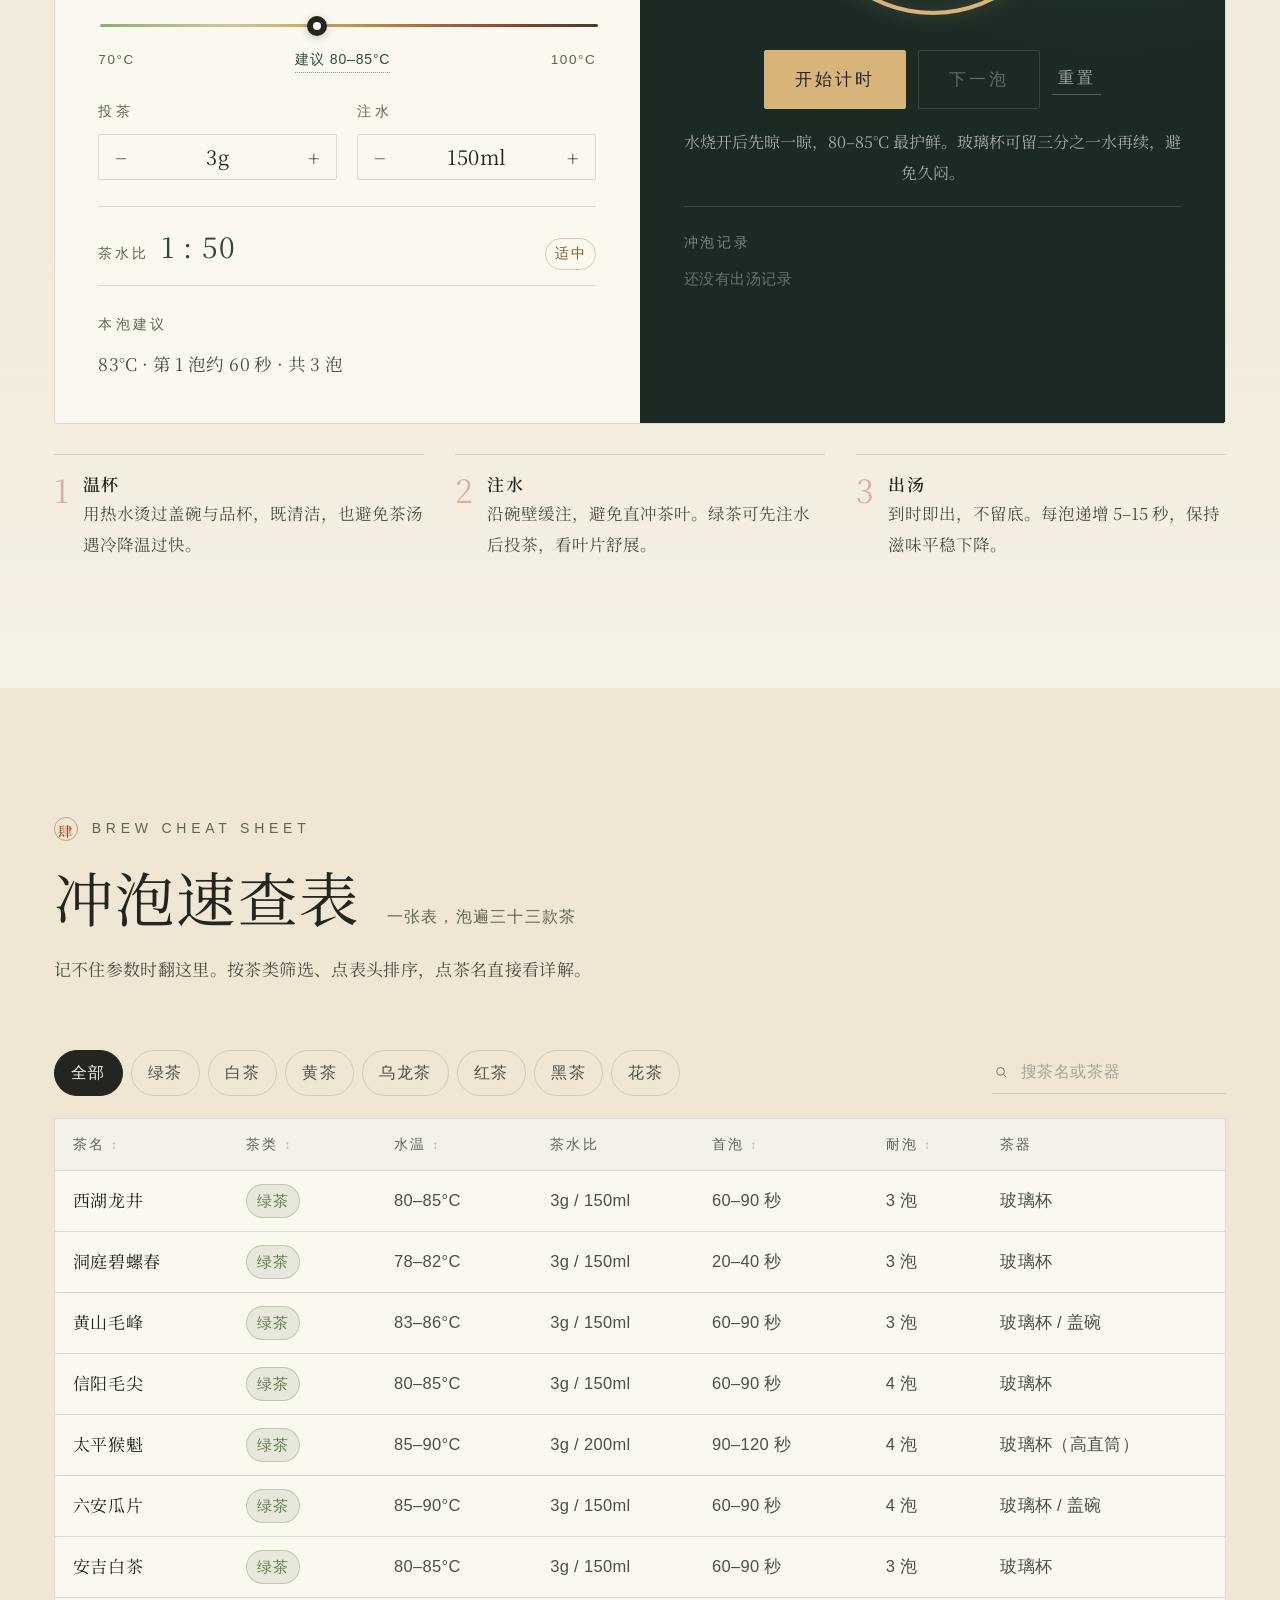
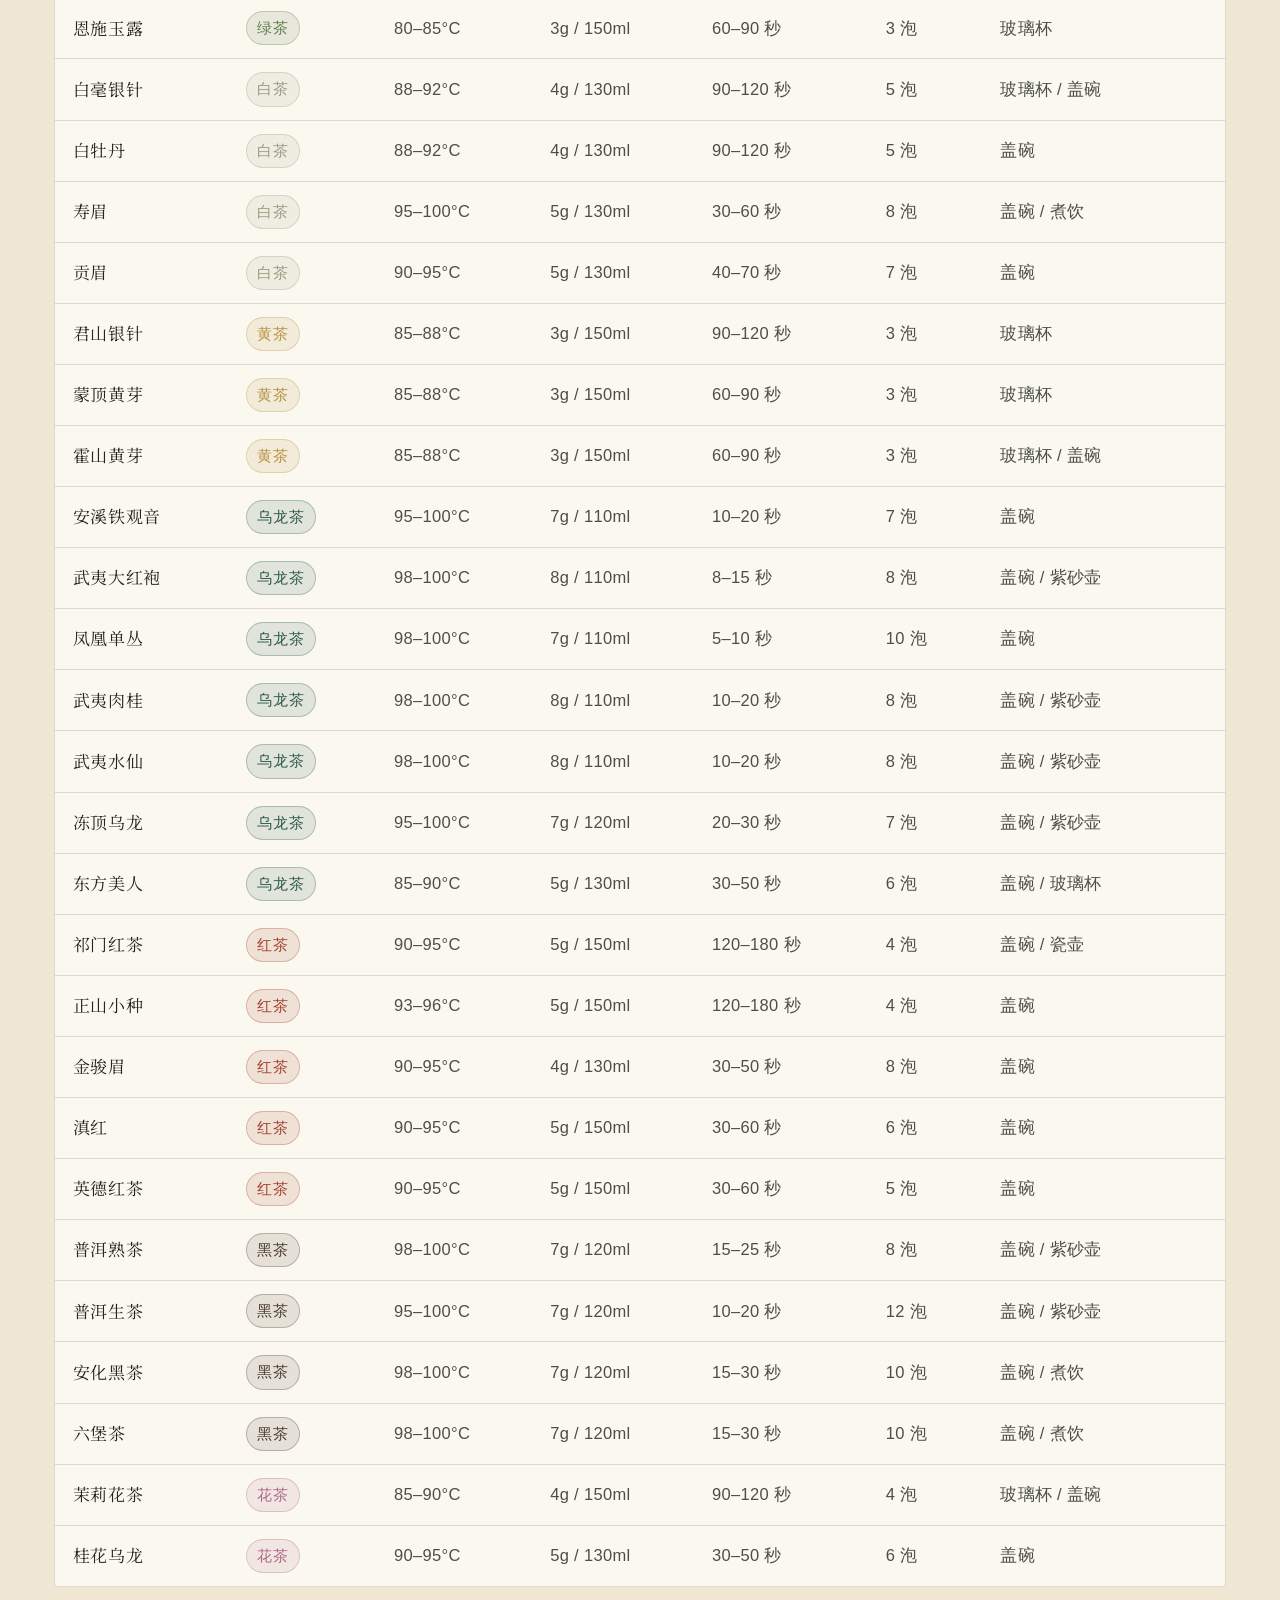
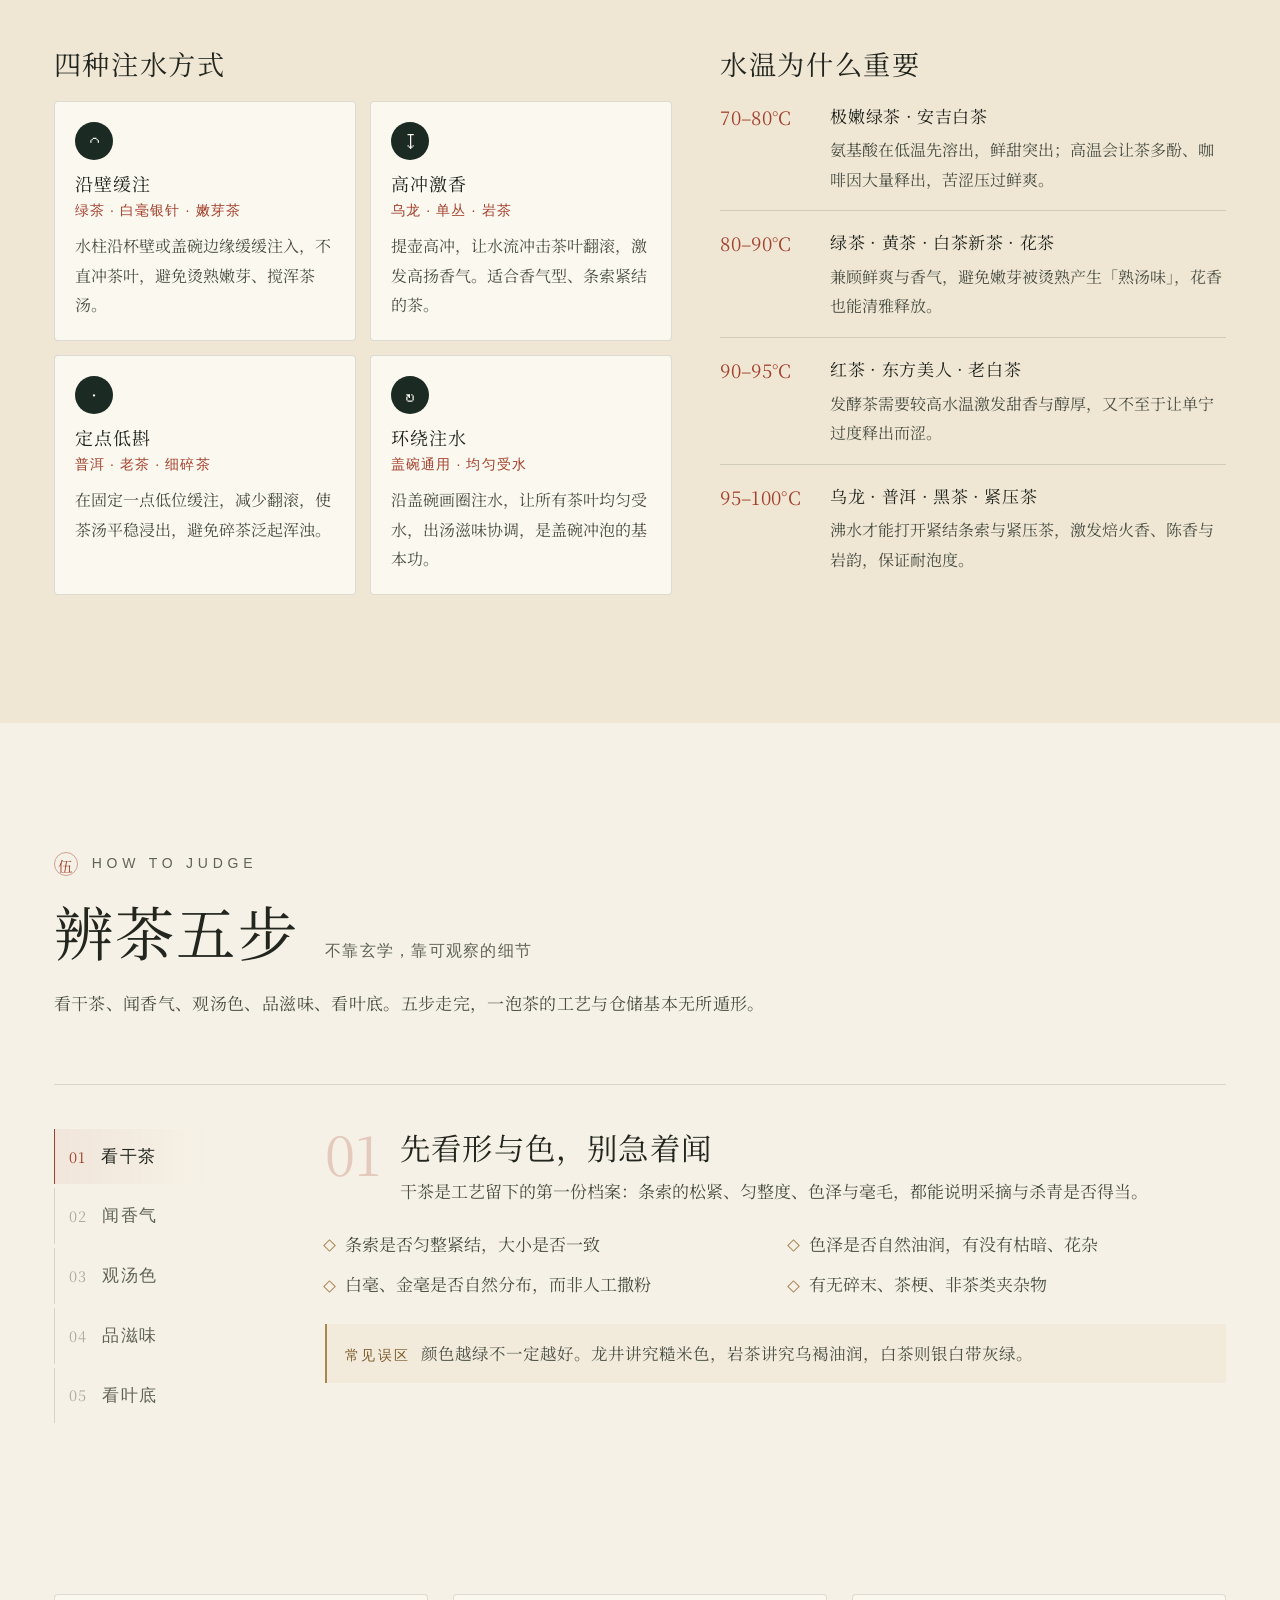
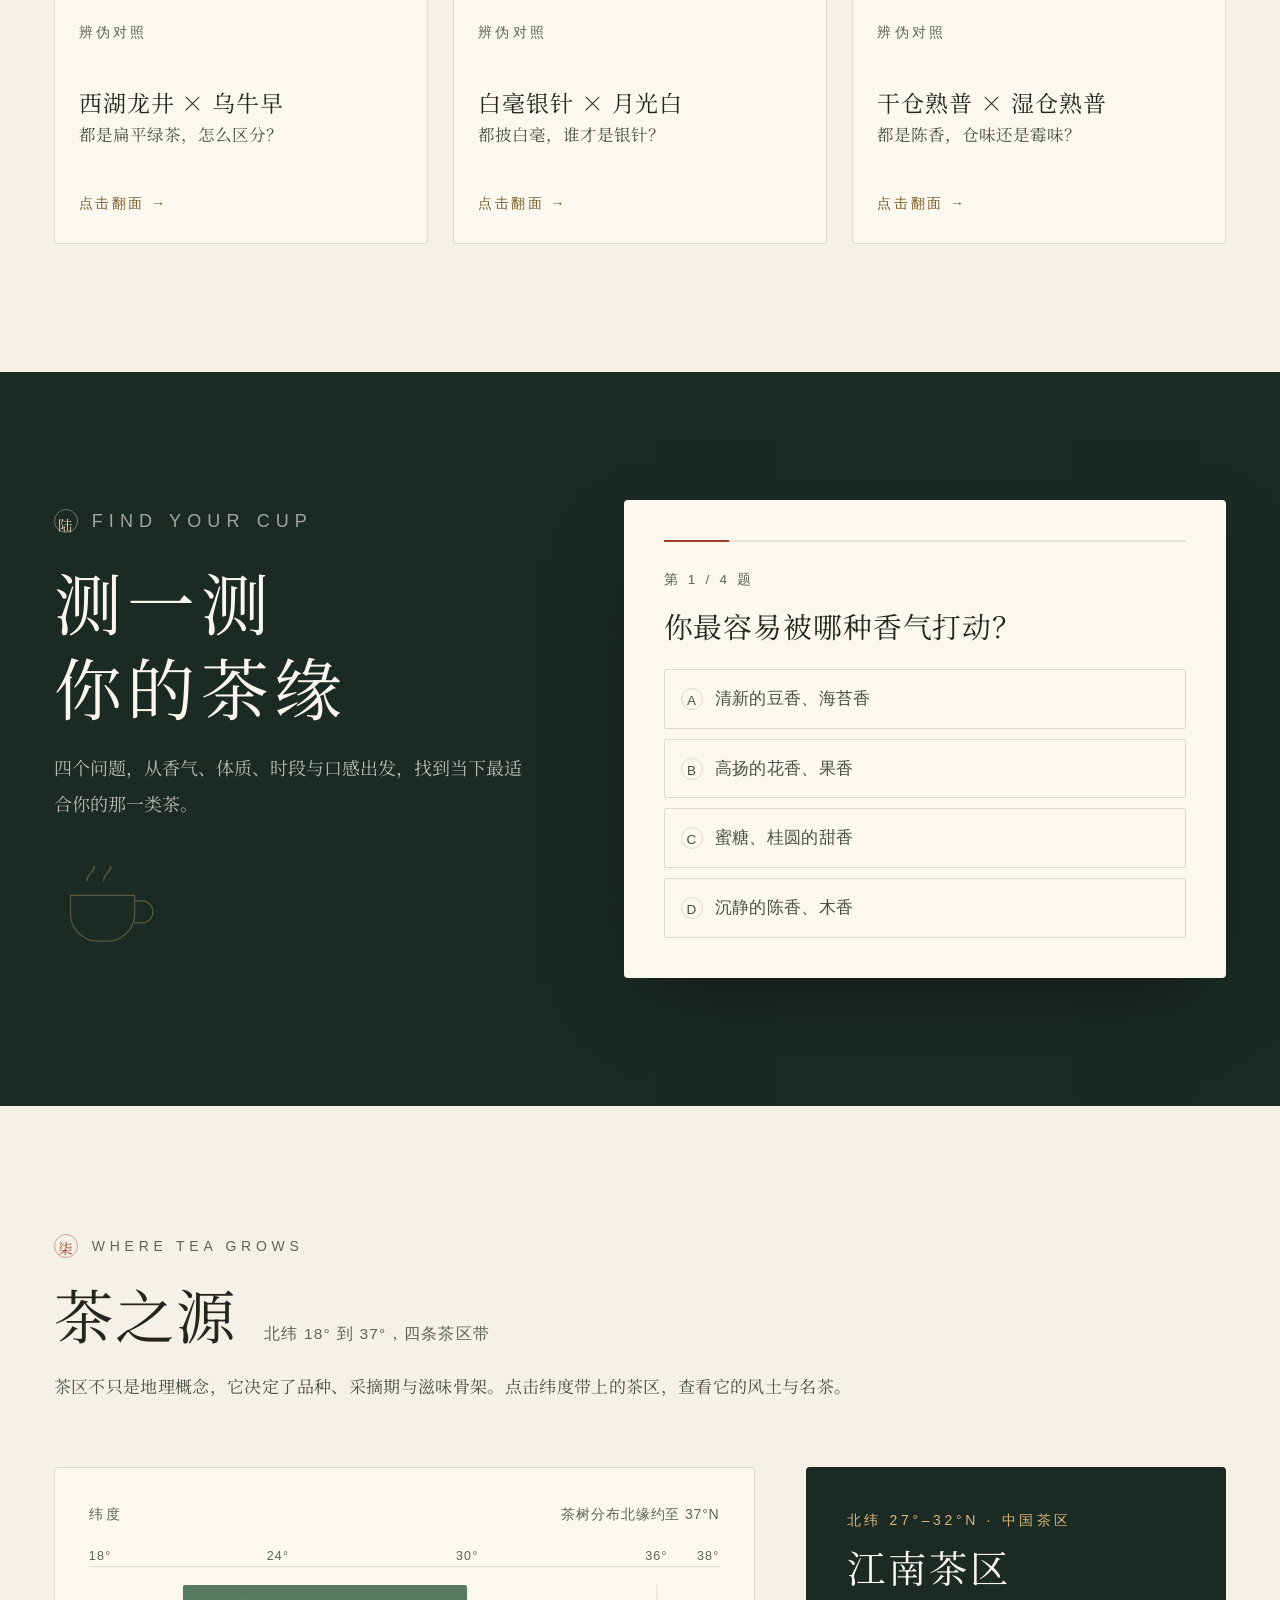
==== commit d6d35aa6: "content: 补充页脚最后更新时间与内容反馈入口" ====
--- a/index.html
+++ b/index.html
@@ -532,7 +532,8 @@
     <div><span>图片来源</span><p>站内图片为 AI 生成的意境示意图，用于呈现茶汤、干茶与茶席氛围，不代表具体商品。请以实际茶品为准。</p></div>
     <div><span>关于</span><p>一盏 · 中国茶事<br>七大茶系 · 三十三款名茶<br>识茶、泡茶、辨茶与茶文化</p></div>
   </div>
-  <p class="foot-copy">© 2026 一盏 · 中国茶事</p>
+  <p class="foot-update">最后更新：2026-11-08 · 每周巡检内容与链接有效性</p>
+  <p class="foot-copy">© 2026 一盏 · 中国茶事 · <a href="https://github.com/sxs159733/chinese-tea-guide/issues" rel="noopener">内容反馈与勘误</a></p>
 </footer>
 
 <!-- 茶叶详情 -->
--- a/assets/styles.css
+++ b/assets/styles.css
@@ -23,9 +23,15 @@
   --site-accent: #a3402c;
   --site-on-accent: #fbf7ee;
   --site-surface: #fbf8f0;
-  --site-muted: #777b6d;
+  /* 原 #777b6d 对底色仅 3.85:1，13.5px 小字未达 WCAG AA；改为 #5f6455（5.42:1） */
+  --site-muted: #5f6455;
+  /* 金色作为文字色时对比度仅 3.03:1，新增专用于文字的深色版本（5.31:1），装饰用 --gold 保持不变 */
+  --gold-ink: #7d5e2e;
+  /* 页脚版权原 rgba(251,248,240,.3) 对深绿仅 2.56:1 */
+  --foot-copy-ink: rgba(251, 248, 240, .72);
   --site-border: rgba(34, 38, 31, 0.14);
-  --site-font: "Noto Serif SC", "Songti SC", "Source Han Serif SC", "SimSun", "STSong", serif;
+  /* 中文衬线在前，补齐英文/数字衬线回退，避免拉丁字符落到系统默认字体 */
+  --site-font: "Noto Serif SC", "Songti SC", "Source Han Serif SC", "SimSun", "STSong", Georgia, "Times New Roman", serif;
   --site-radius: 4px;
   --site-space: 1;
   --site-type: 1.06;
@@ -46,7 +52,7 @@
   --line: var(--site-border);
 
   --serif: var(--site-font);
-  --sans: "Inter", -apple-system, BlinkMacSystemFont, "Segoe UI", "PingFang SC", "HarmonyOS Sans SC", "Hiragino Sans GB", "Microsoft YaHei", "Noto Sans SC", system-ui, sans-serif;
+  --sans: "Inter", -apple-system, BlinkMacSystemFont, "Segoe UI", "PingFang SC", "HarmonyOS Sans SC", "Hiragino Sans GB", "Microsoft YaHei", "Noto Sans SC", Arial, system-ui, sans-serif;
   --max: 1280px;
   --pad: clamp(20px, 4.2vw, 64px);
   --ease: cubic-bezier(.22, .61, .36, 1);
@@ -90,6 +96,23 @@
   outline-offset: 3px;
 }
 
+/* 键盘用户跳转主内容：平时移出视口，聚焦时浮现 */
+.skip-link {
+  position: fixed;
+  top: 8px;
+  left: 8px;
+  z-index: 9999;
+  transform: translateY(-200%);
+  padding: 10px 18px;
+  background: var(--green-deep);
+  color: var(--site-on-accent);
+  font-family: var(--sans);
+  font-size: 15px;
+  text-decoration: none;
+  border-radius: var(--site-radius);
+}
+.skip-link:focus { transform: translateY(0); }
+
 /* paper grain */
 .grain {
   position: fixed;
@@ -1112,7 +1135,7 @@
   font-family: var(--sans);
   font-size: 13.5px;
   letter-spacing: .14em;
-  color: var(--gold);
+  color: var(--gold-ink);
   border: 1px solid rgba(169,133,79,.4);
   padding: 3px 9px;
   border-radius: 30px;
@@ -1315,7 +1338,7 @@
   font-family: var(--sans);
   font-size: 13.5px;
   letter-spacing: .18em;
-  color: var(--gold);
+  color: var(--gold-ink);
   margin-right: 10px;
 }
 .step-pitfall em { font-style: normal; }
@@ -1357,7 +1380,7 @@
 .flip-face .flip-kicker { font-family: var(--sans); font-size: 13.5px; letter-spacing: .24em; color: var(--muted); }
 .flip-face h4 { font-size: 23px; font-weight: 500; letter-spacing: .04em; line-height: 1.45; }
 .flip-face .flip-q { font-size: 16.5px; color: var(--ink-soft); line-height: 1.9; }
-.flip-face .flip-cta { font-family: var(--sans); font-size: 14px; letter-spacing: .18em; color: var(--gold); }
+.flip-face .flip-cta { font-family: var(--sans); font-size: 14px; letter-spacing: .18em; color: var(--gold-ink); }
 .flip-back ul { display: flex; flex-direction: column; gap: 10px; }
 .flip-back li {
   font-size: 16px;
@@ -1834,7 +1857,9 @@
 }
 .foot-cols > div > span { font-family: var(--sans); font-size: 13.5px; letter-spacing: .24em; color: #d8b37a; display: block; margin-bottom: 10px; }
 .foot-cols p { font-size: 15.5px; line-height: 1.95; color: rgba(251,248,240,.55); }
-.foot-copy { margin-top: 42px; font-family: var(--sans); font-size: 13.5px; letter-spacing: .2em; color: rgba(251,248,240,.3); }
+.foot-copy { margin-top: 12px; font-family: var(--sans); font-size: 13.5px; letter-spacing: .2em; color: var(--foot-copy-ink); }
+.foot-copy a { color: inherit; text-underline-offset: 3px; }
+.foot-update { margin-top: 42px; font-family: var(--sans); font-size: 13.5px; letter-spacing: .14em; color: rgba(251, 248, 240, .62); }
 
 /* ============ modal ============ */
 .modal {
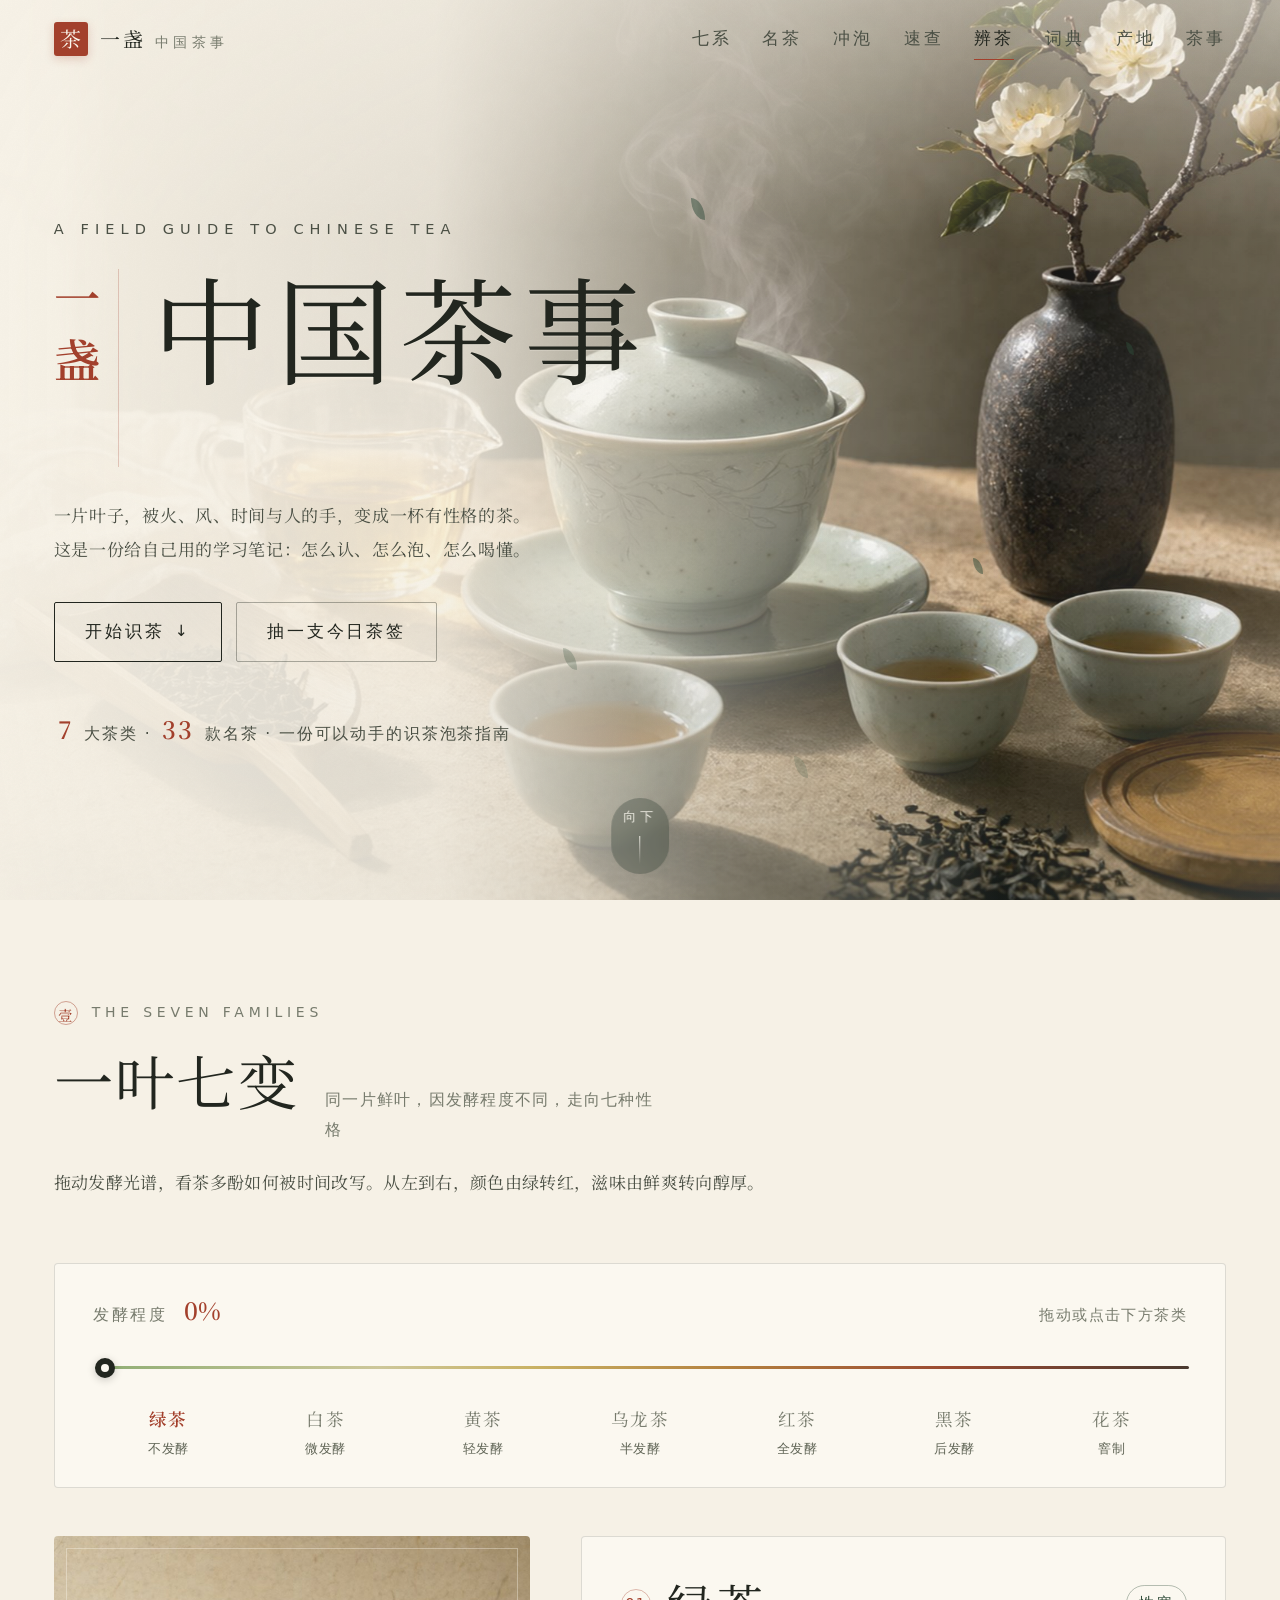
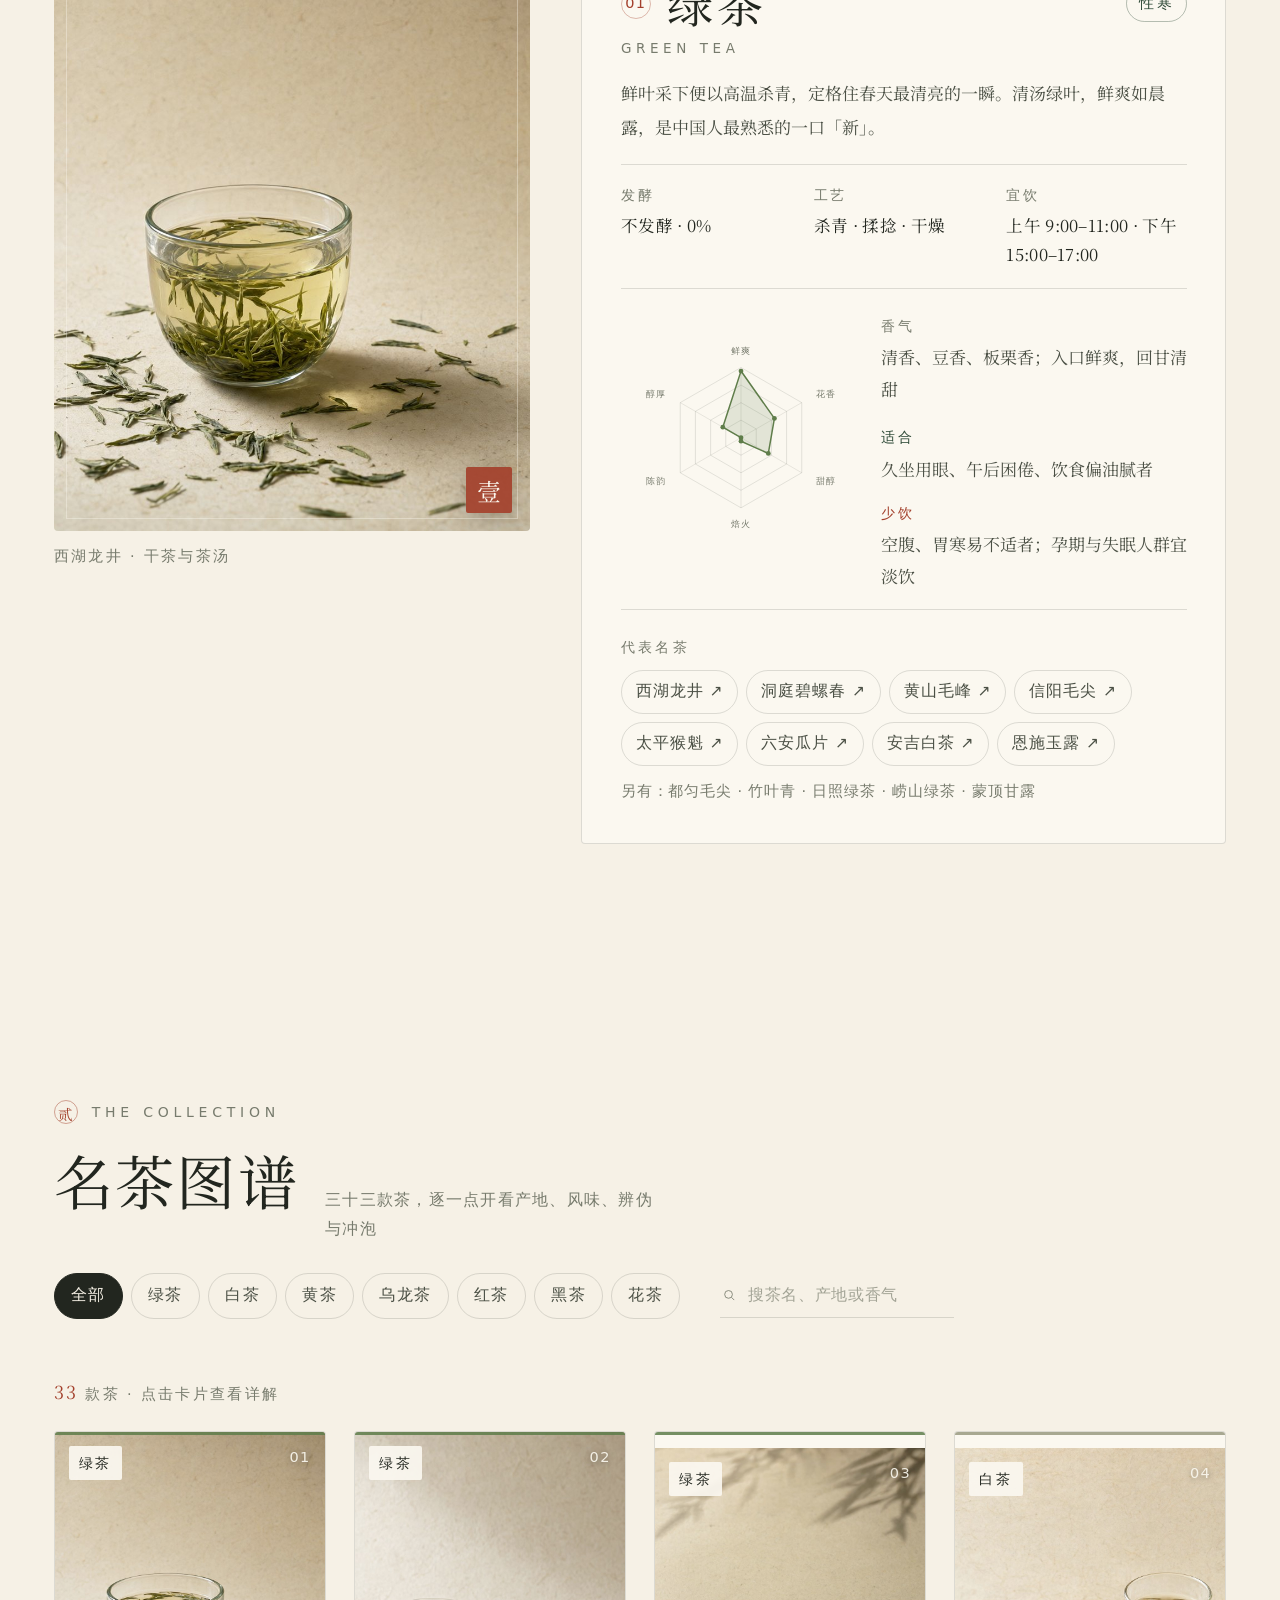
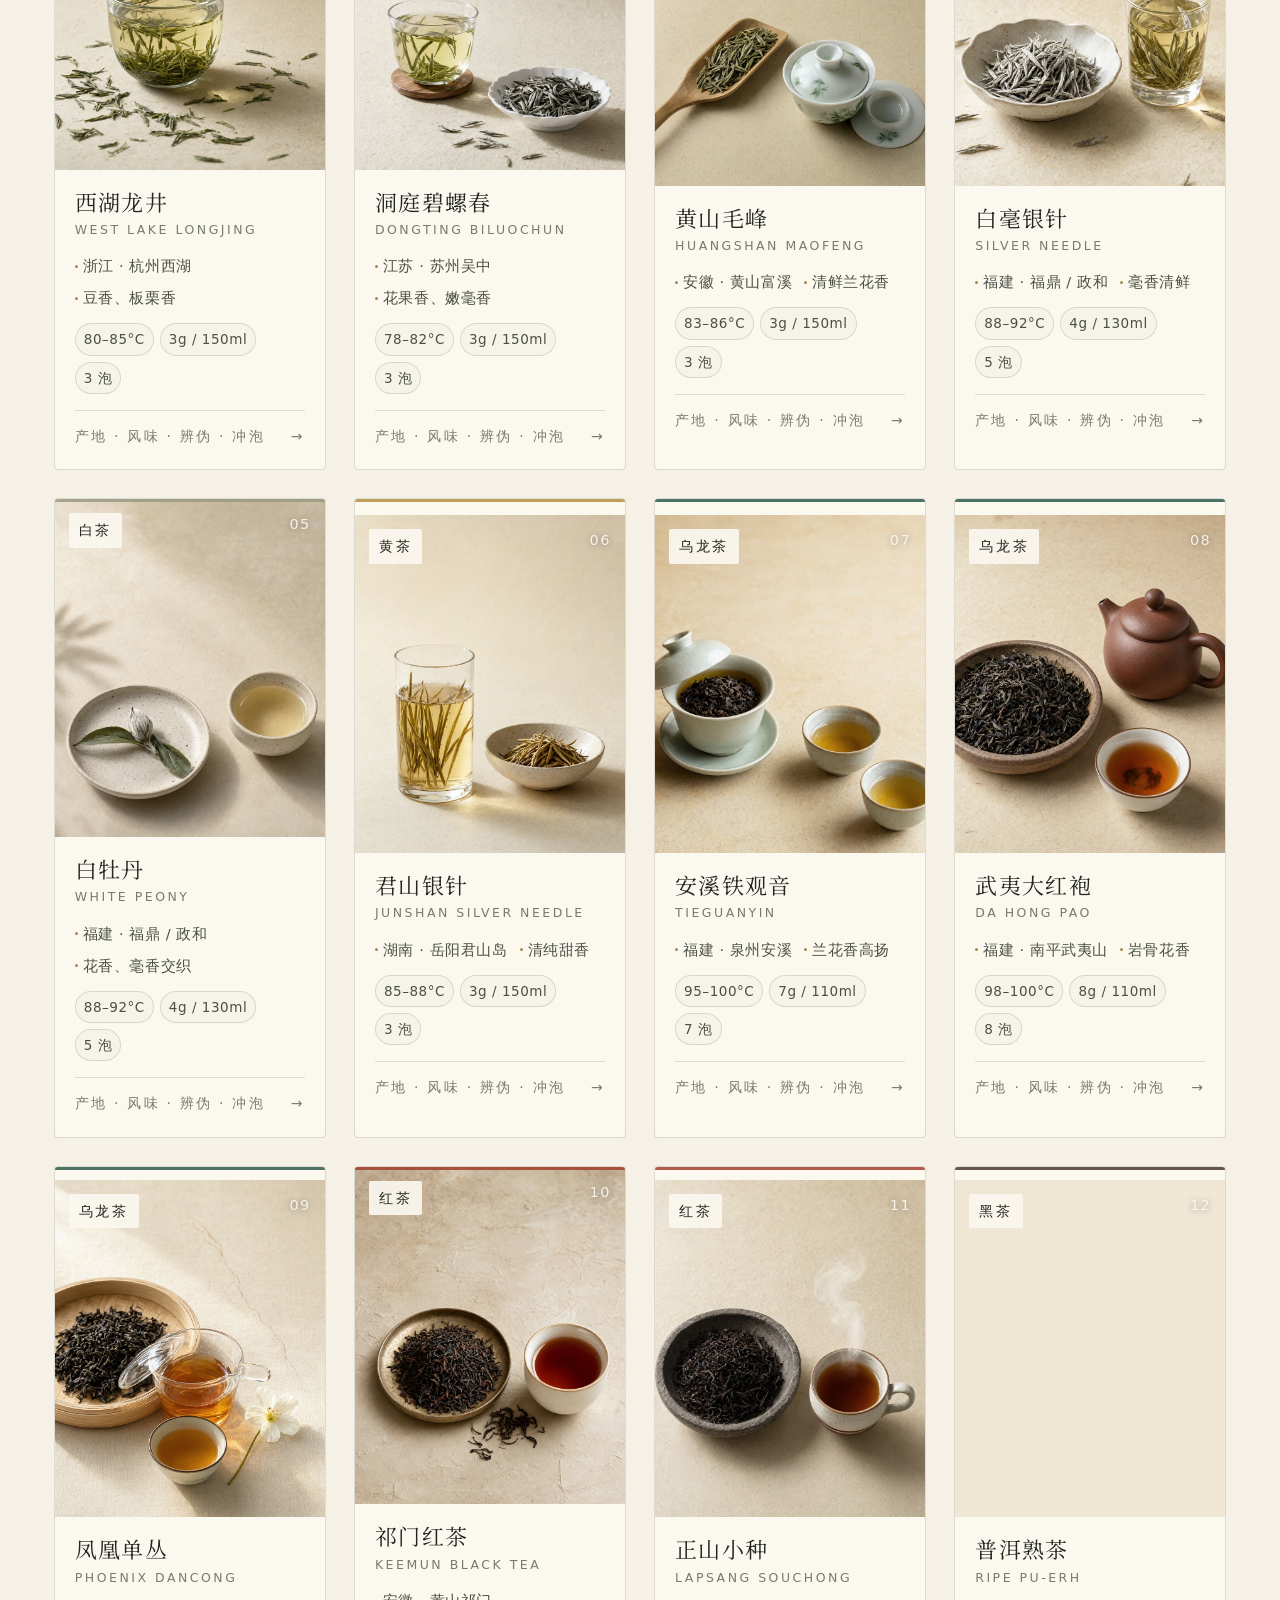
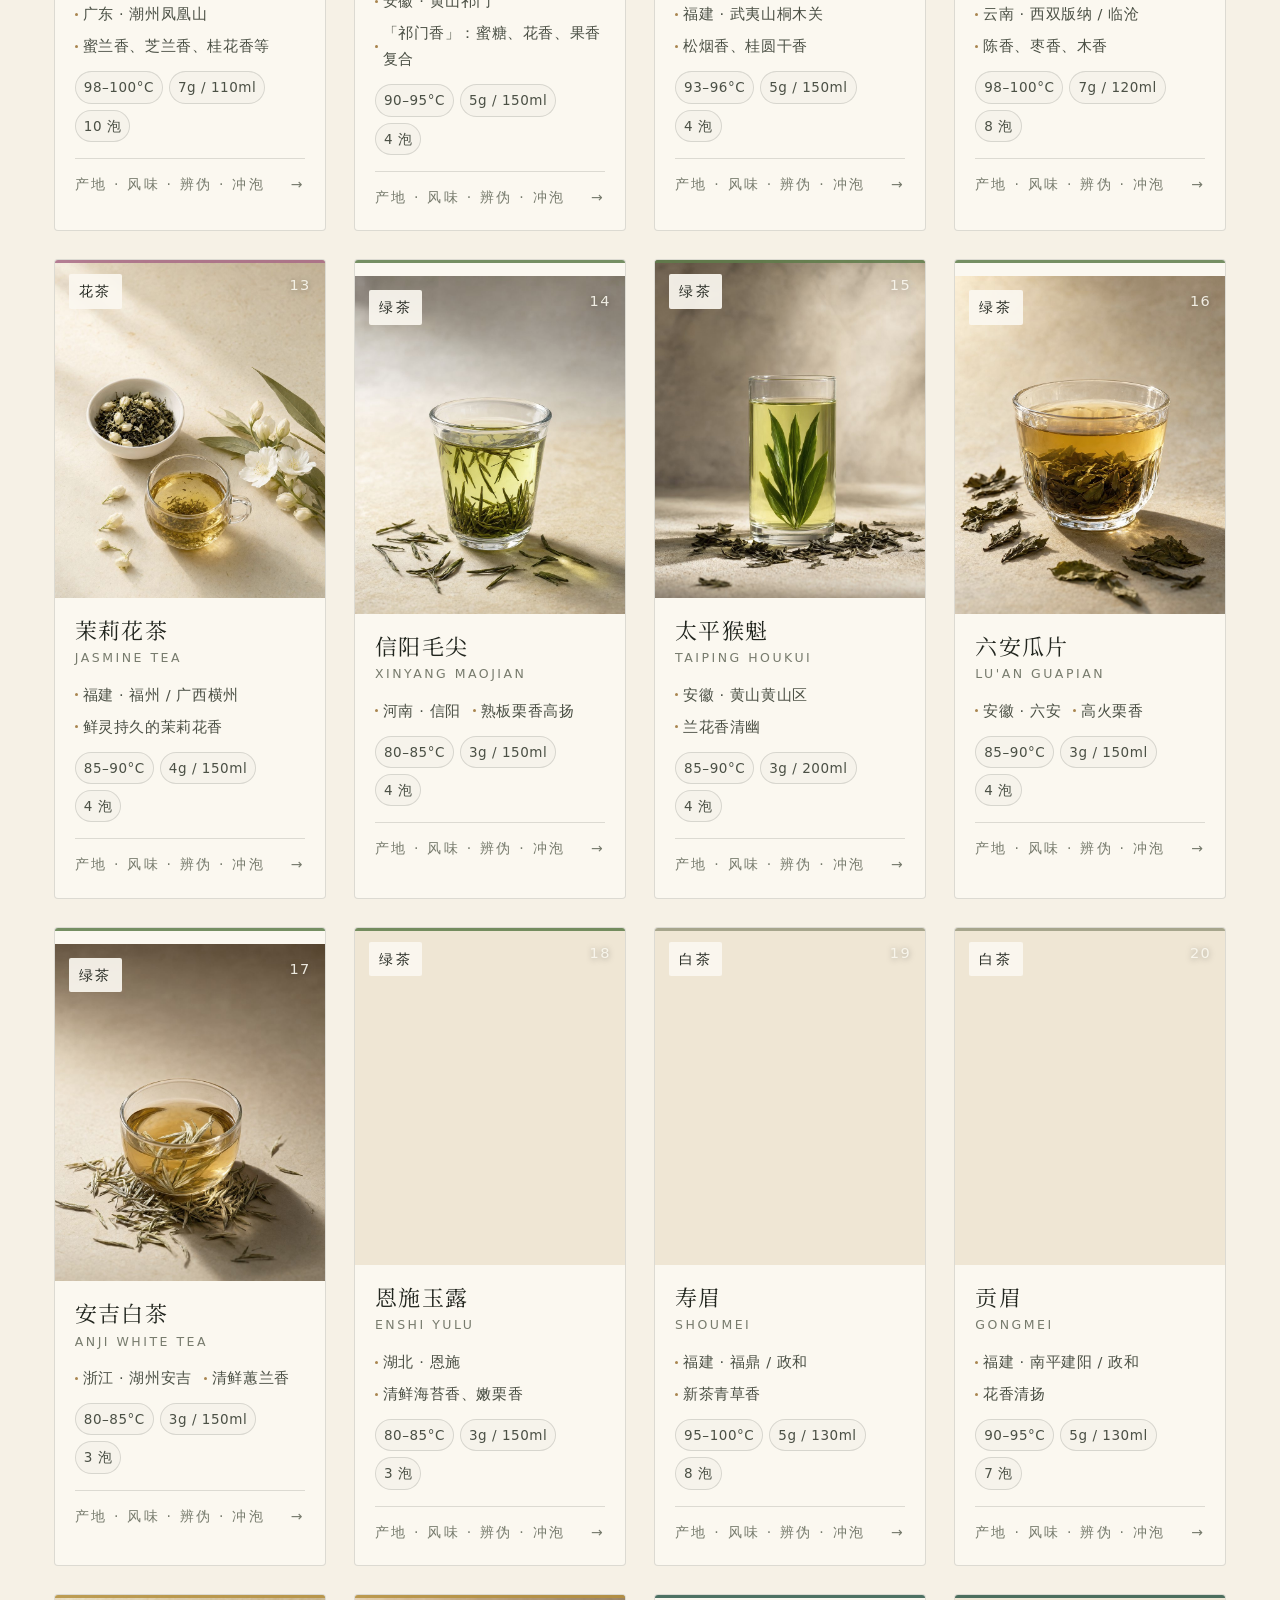
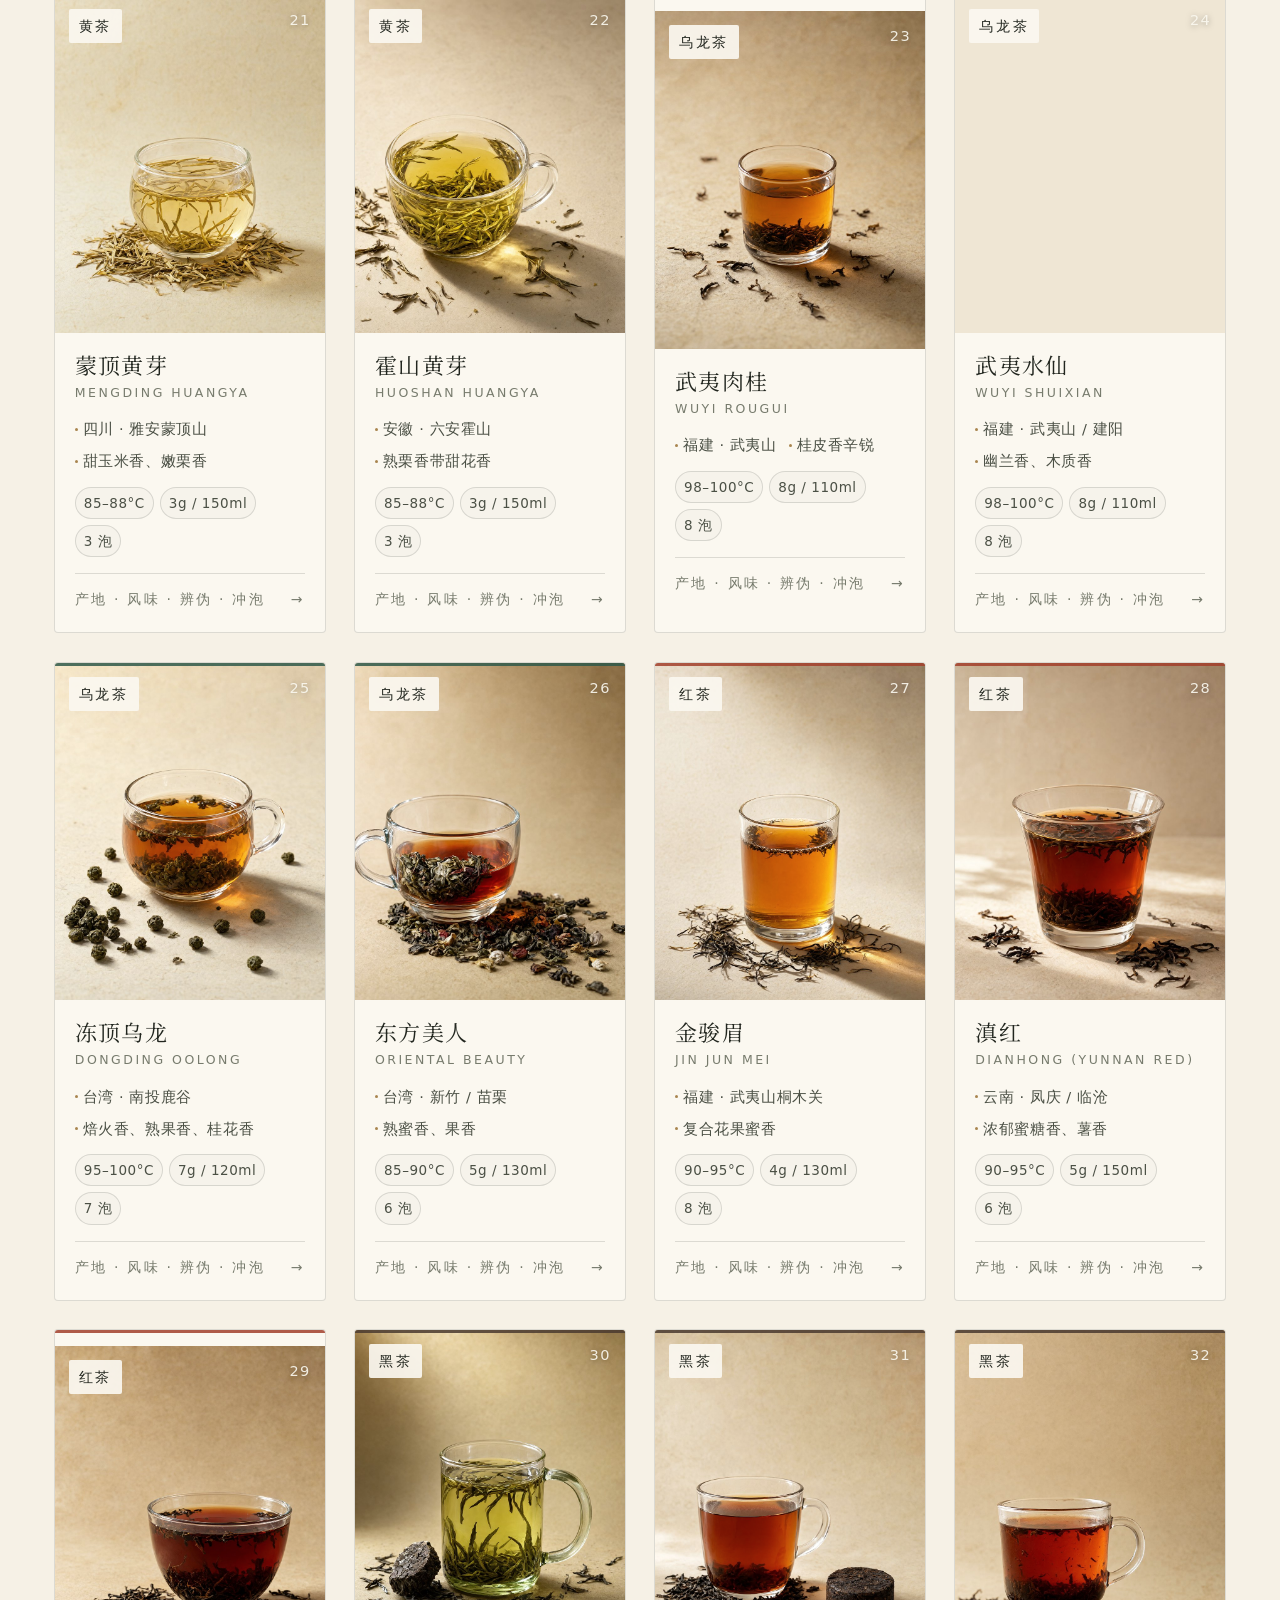
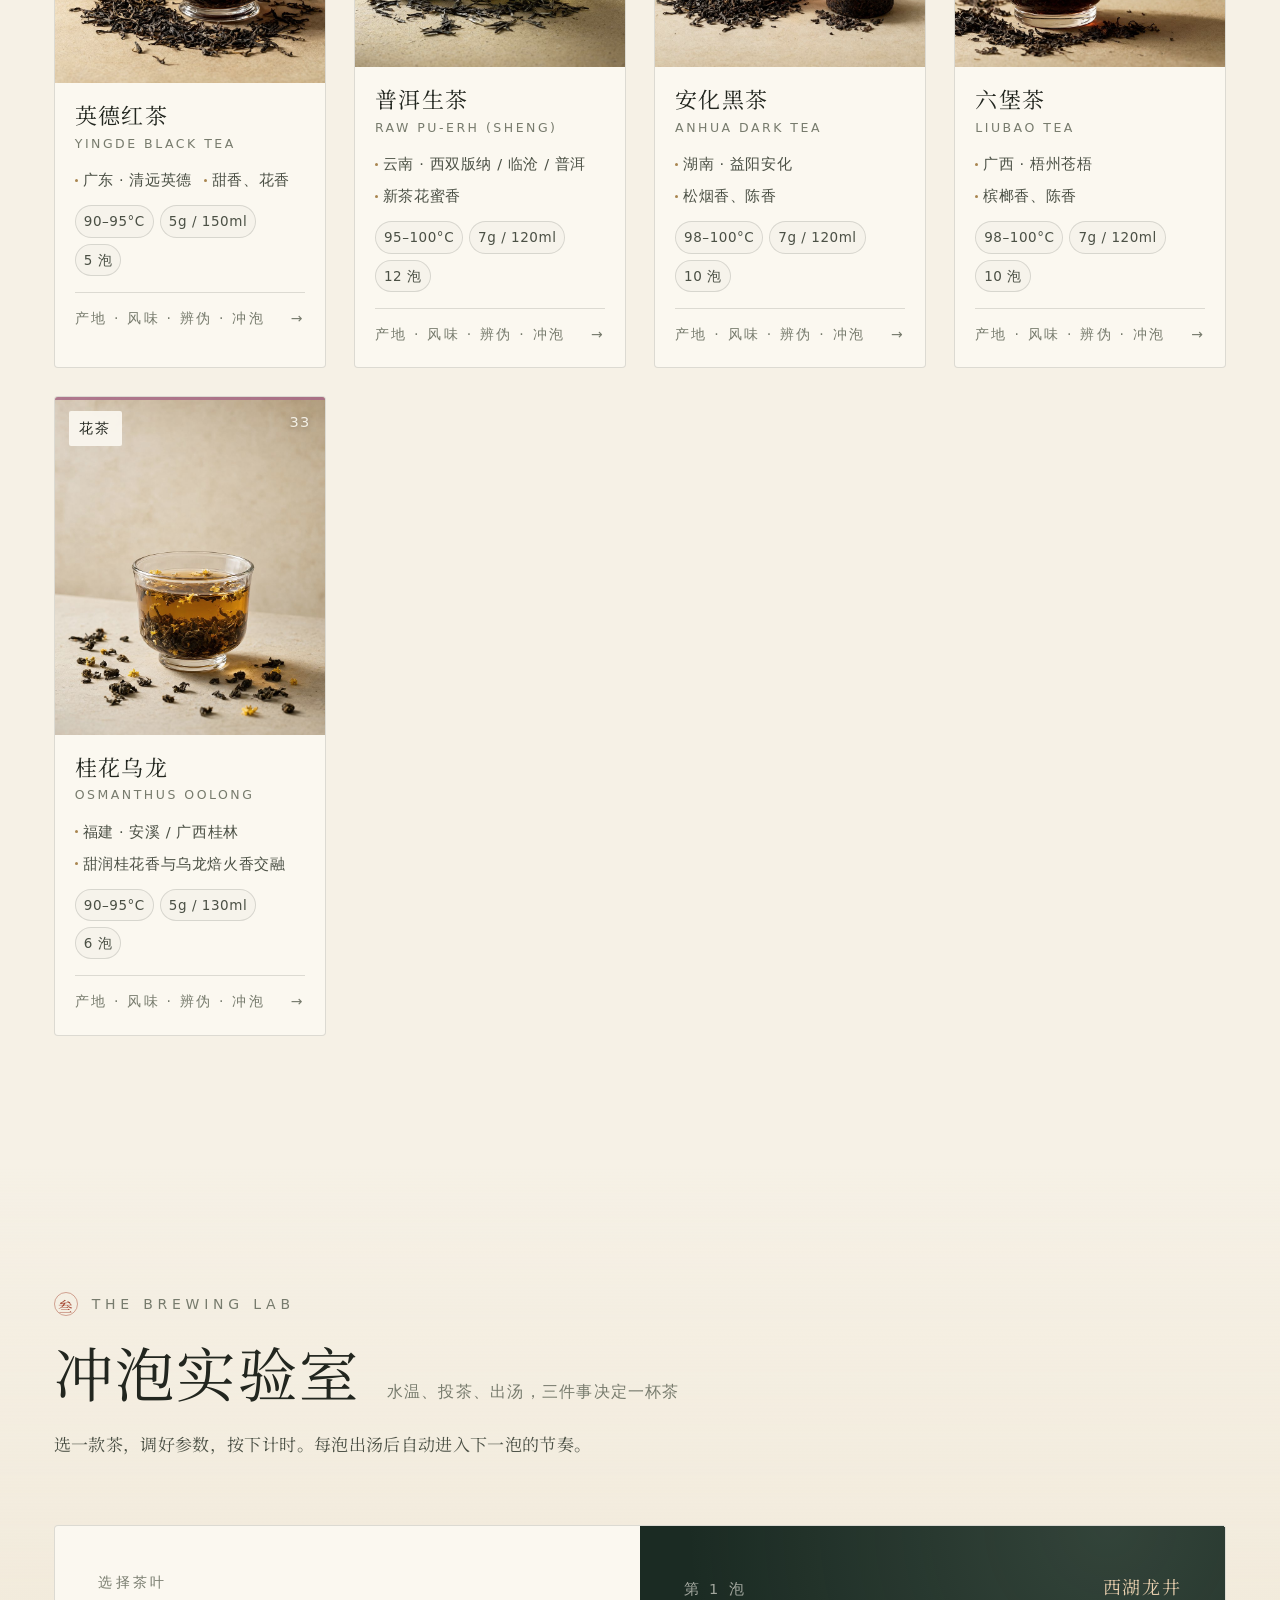
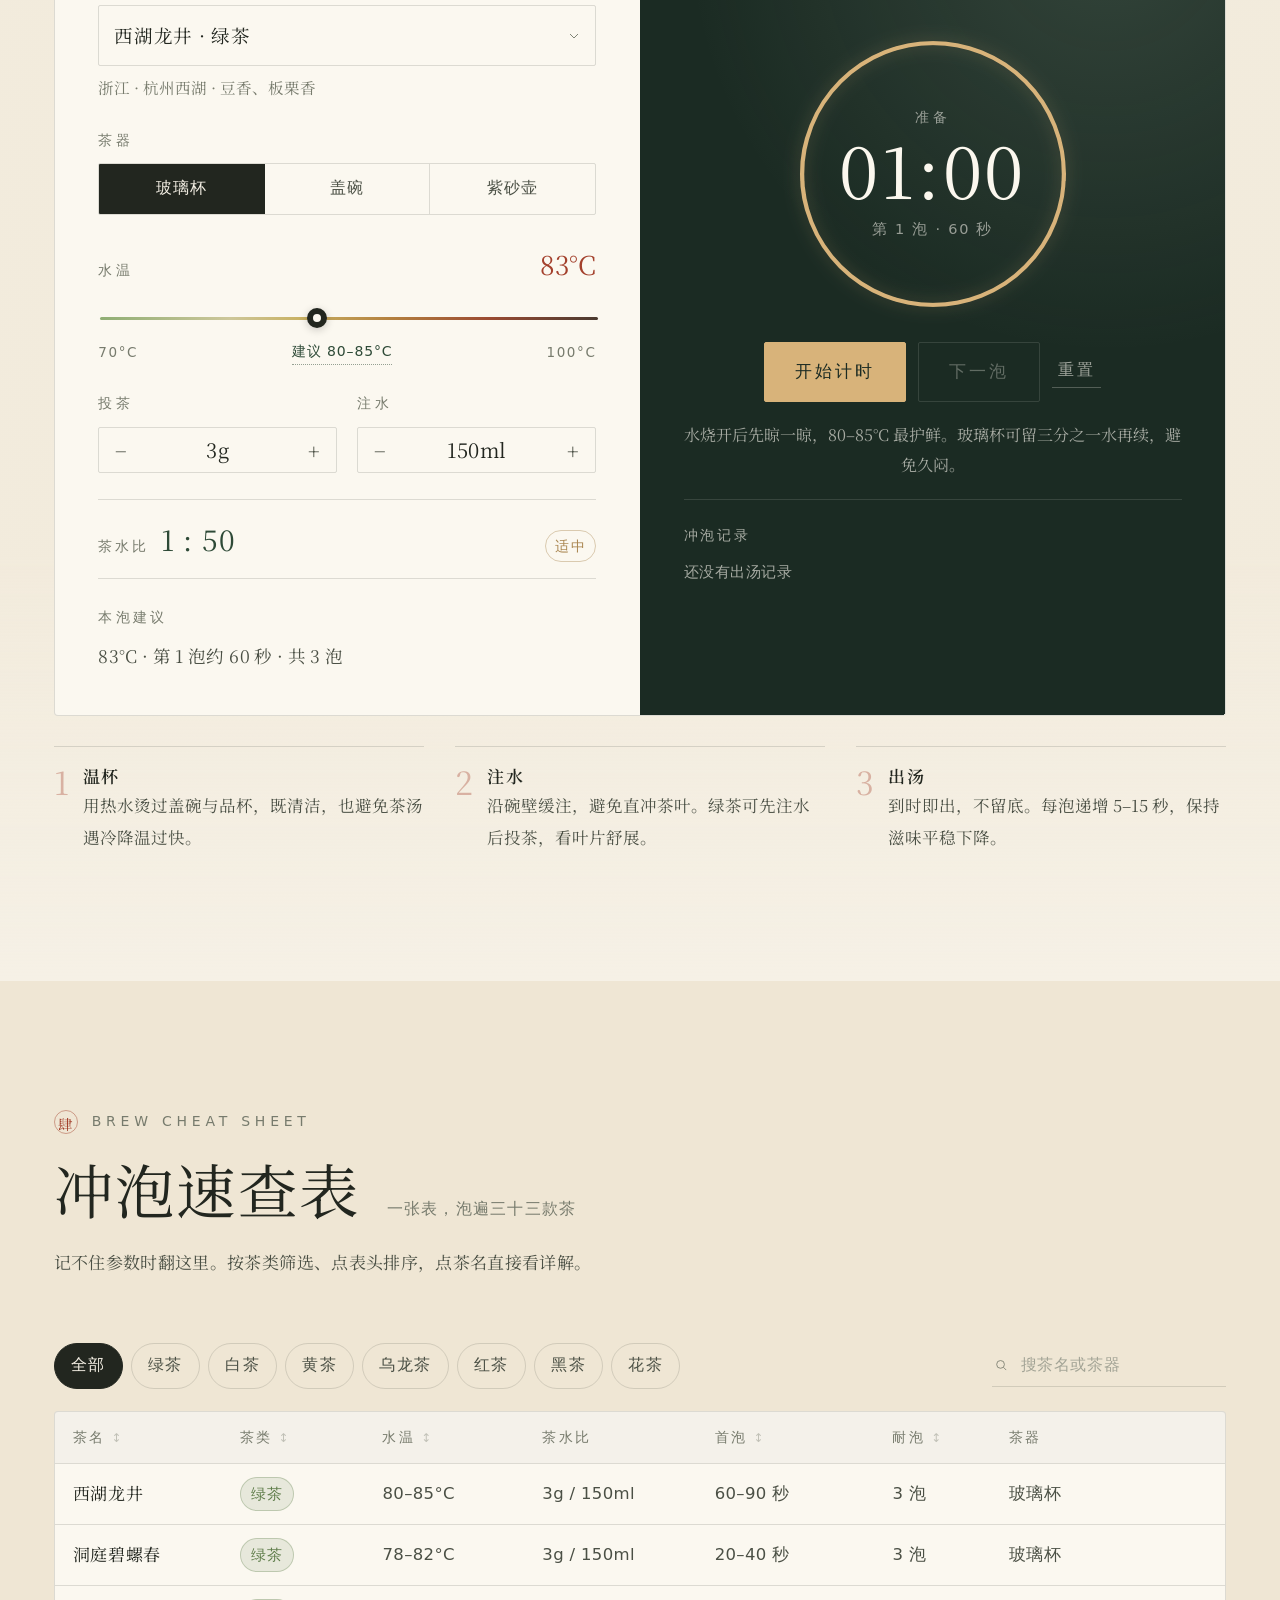
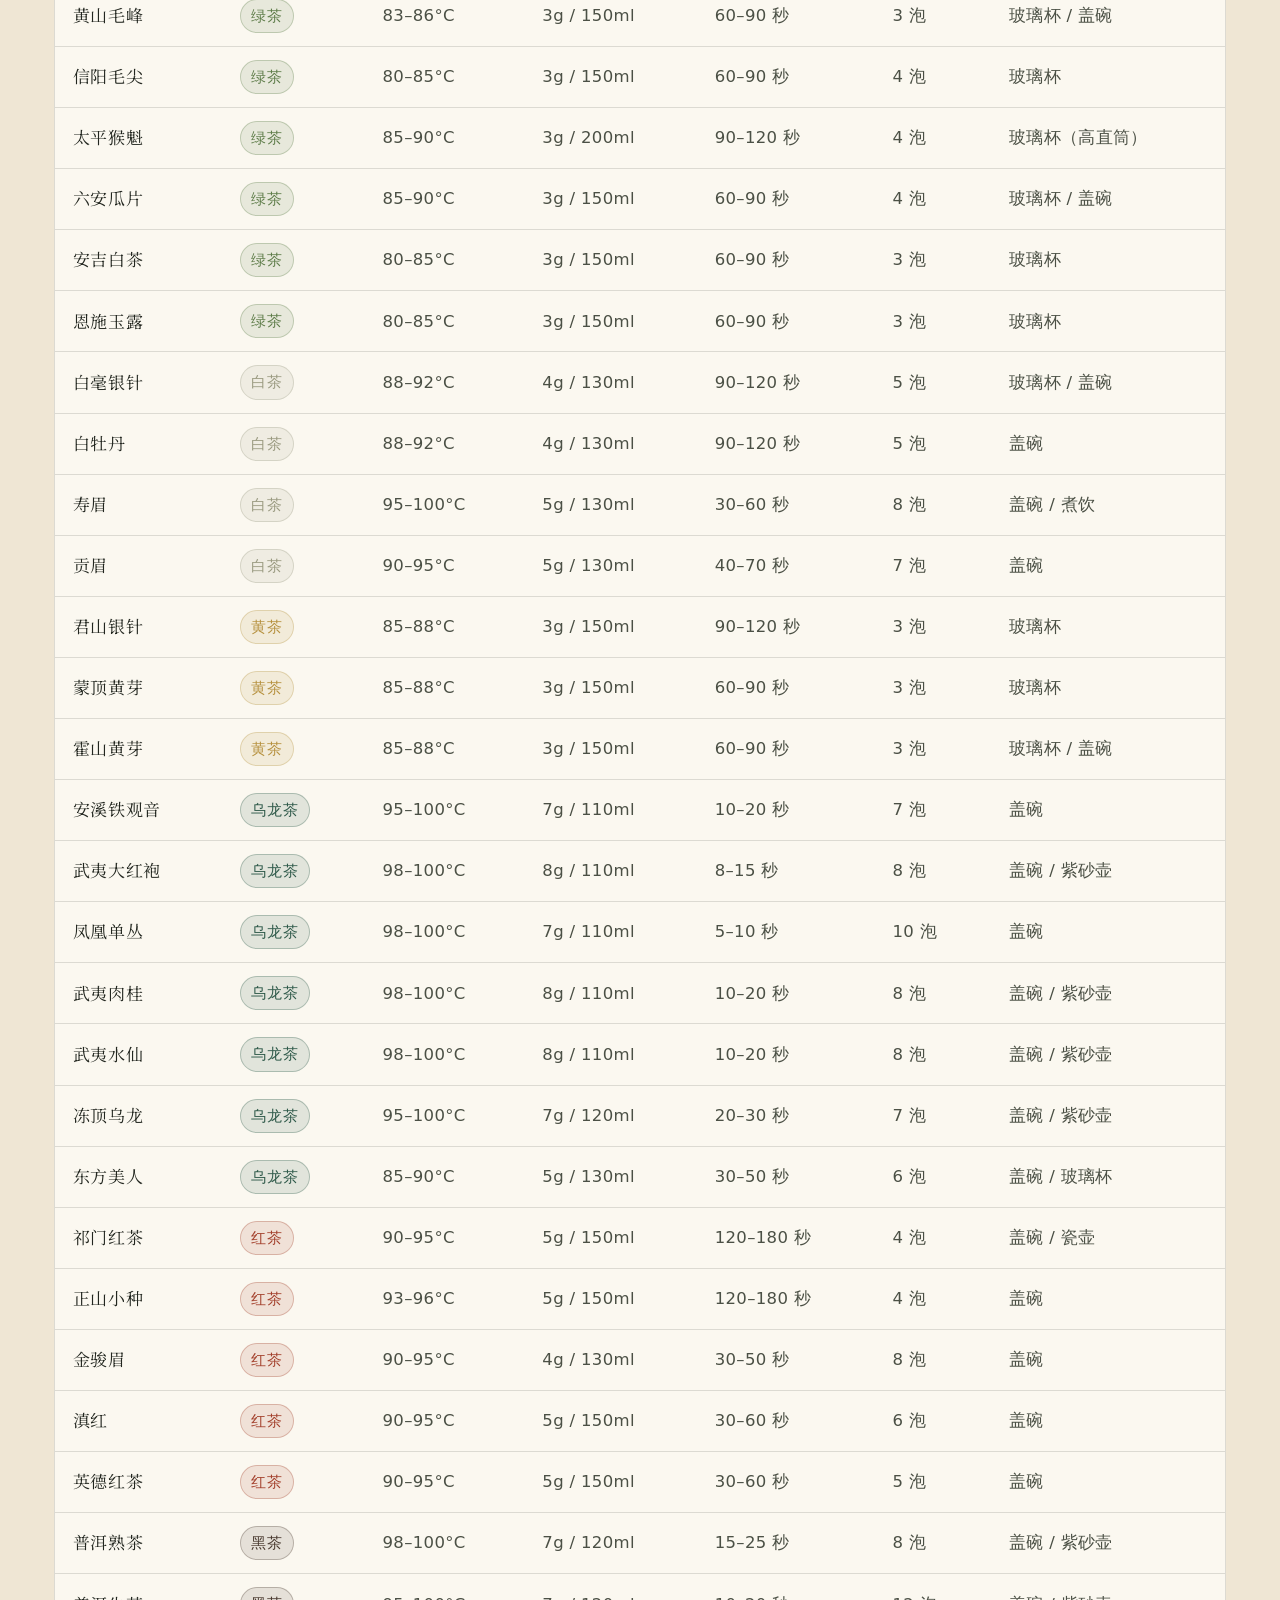
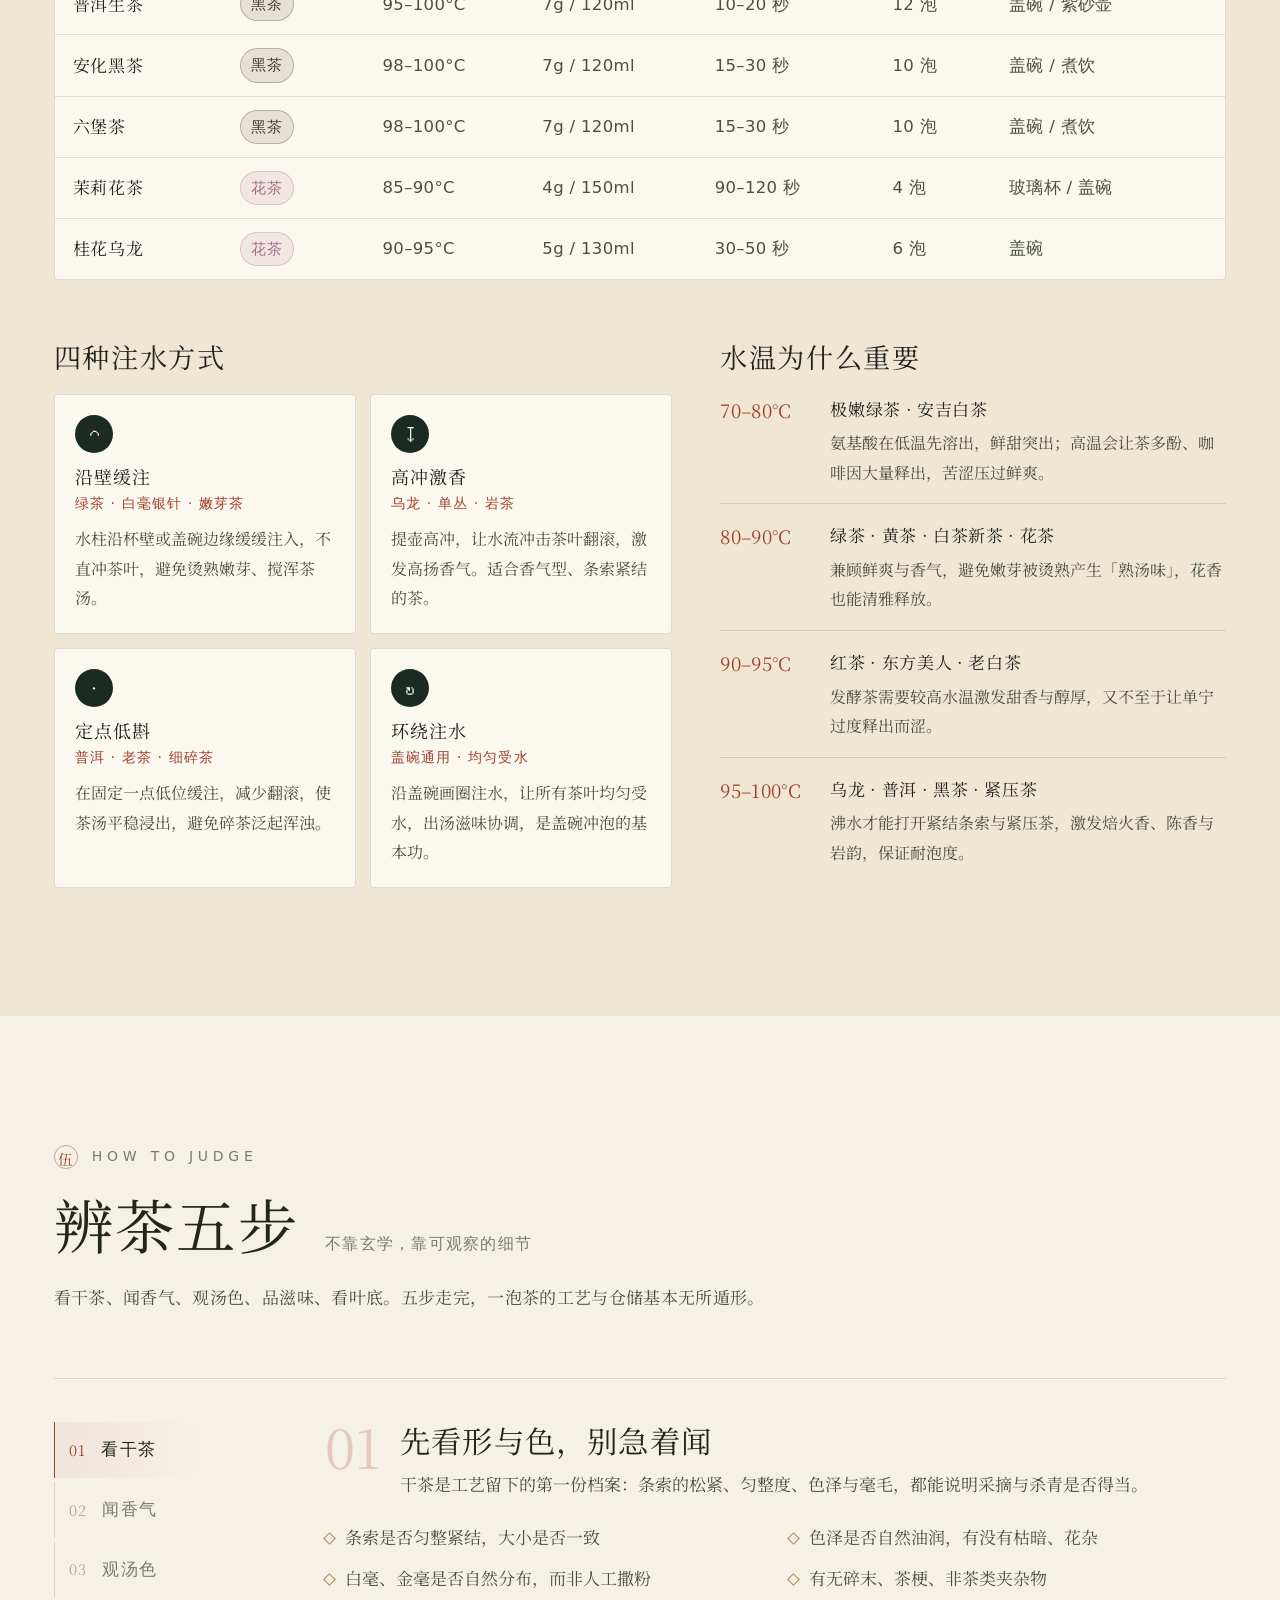
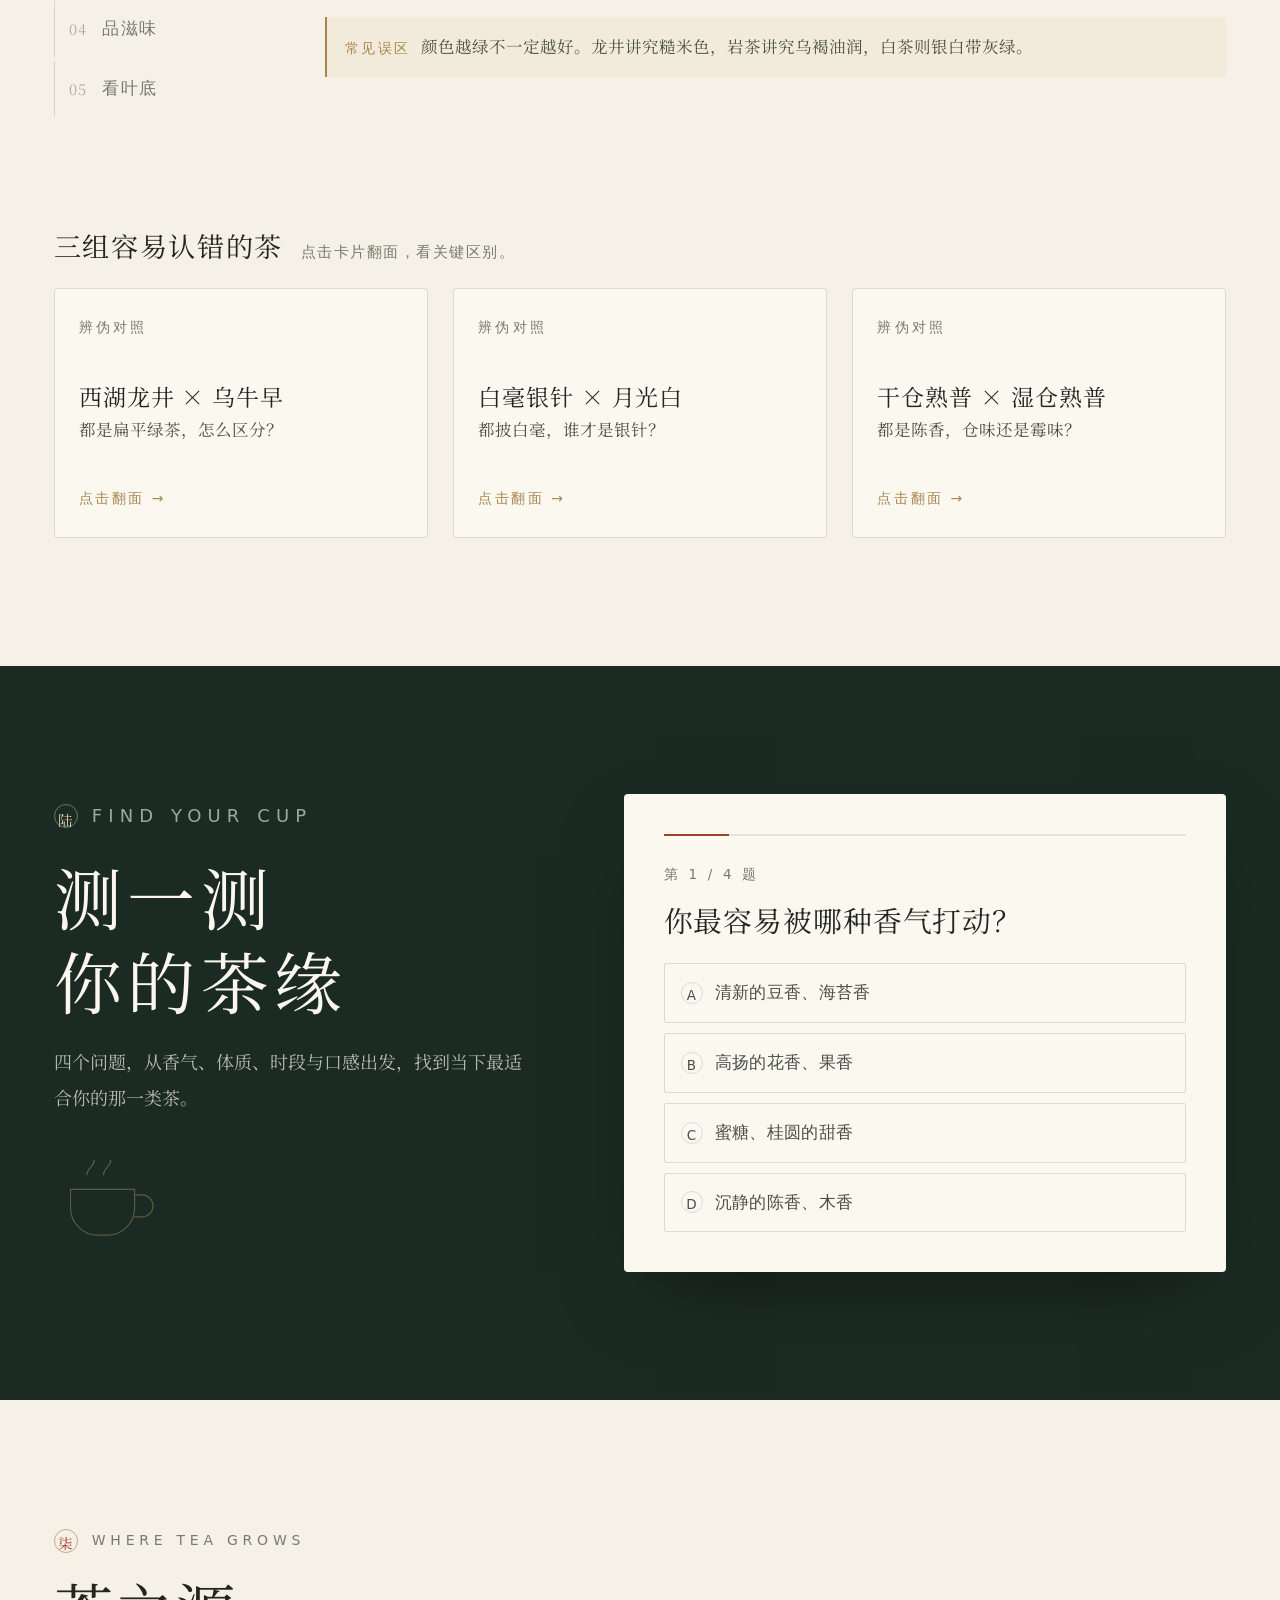
==== commit 88fc21c8: "site-audit/2026-11-09: 修复键盘焦点可见性、深色面板小字对比度、移动端裁切与字体预加载" ====
--- a/index.html
+++ b/index.html
@@ -1,31 +1,16 @@
 <!DOCTYPE html>
 <html lang="zh-CN">
 <head>
+<link rel="preload" href="assets/fonts/tea-serif-400.woff2" as="font" type="font/woff2" crossorigin>
 <meta charset="UTF-8">
 <meta name="viewport" content="width=device-width, initial-scale=1.0">
 <title>一盏 · 中国茶事｜七大茶系、名茶图谱与冲泡指南</title>
-<meta name="description" content="从辨茶、冲泡到产地与茶文化：七大茶系、三十三款名茶的香气、汤色、滋味、冲泡参数与辨伪要点，附发酵光谱、冲泡计时与茶缘测试。">
-<meta name="author" content="一盏 · 中国茶事">
-<meta name="robots" content="index, follow, max-image-preview:large">
-<link rel="canonical" href="https://sxs159733.github.io/chinese-tea-guide/">
-<meta property="og:type" content="website">
-<meta property="og:site_name" content="一盏 · 中国茶事">
-<meta property="og:locale" content="zh_CN">
-<meta property="og:title" content="一盏 · 中国茶事｜七大茶系、名茶图谱与冲泡指南">
-<meta property="og:description" content="从辨茶、冲泡到产地与茶文化：七大茶系、三十三款名茶的香气、汤色、滋味、冲泡参数与辨伪要点，附发酵光谱、冲泡计时与茶缘测试。">
-<meta property="og:url" content="https://sxs159733.github.io/chinese-tea-guide/">
-<meta property="og:image" content="https://sxs159733.github.io/chinese-tea-guide/assets/img/hero.jpg">
-<meta property="og:image:alt" content="一席中式茶桌：盖碗、茶海、品茗杯与山茶花">
-<meta name="twitter:card" content="summary_large_image">
-<meta name="twitter:title" content="一盏 · 中国茶事｜七大茶系、名茶图谱与冲泡指南">
-<meta name="twitter:description" content="七大茶系、三十三款名茶的香气、汤色、滋味与冲泡参数，一份可以动手的识茶泡茶指南。">
-<meta name="twitter:image" content="https://sxs159733.github.io/chinese-tea-guide/assets/img/hero.jpg">
+<meta name="description" content="从辨茶、冲泡到产地与茶文化：七大茶系、十三款名茶的香气、汤色、滋味、冲泡参数与辨伪要点，附发酵光谱、冲泡计时与茶缘测试。">
 <meta name="theme-color" content="#f6f1e6">
 <link rel="icon" href="data:image/svg+xml,%3Csvg xmlns='http://www.w3.org/2000/svg' viewBox='0 0 64 64'%3E%3Crect width='64' height='64' rx='10' fill='%23a3402c'/%3E%3Ctext x='32' y='45' font-size='38' font-family='serif' text-anchor='middle' fill='%23fbf7ee'%3E茶%3C/text%3E%3C/svg%3E">
 <link rel="stylesheet" href="assets/styles.css">
 </head>
 <body>
-<a class="skip-link" href="#top">跳到主要内容</a>
 <div class="grain" aria-hidden="true"></div>
 <div class="scroll-progress" aria-hidden="true"><span id="scrollBar"></span></div>
 
@@ -54,7 +39,7 @@
   <!-- HERO -->
   <section class="hero" aria-label="开篇">
     <div class="hero-media">
-      <img src="assets/img/hero.jpg" alt="一席中式茶桌：盖碗、茶海、品茗杯与山茶花" width="1800" height="1200" fetchpriority="high">
+      <img src="assets/img/hero.jpg" alt="一席中式茶桌：盖碗、茶海、品茗杯与山茶花" fetchpriority="high">
     </div>
     <div class="hero-veil" aria-hidden="true"></div>
     <div class="hero-leaves" aria-hidden="true"><i></i><i></i><i></i><i></i><i></i></div>
@@ -113,7 +98,7 @@
     <div class="seven-stage reveal">
       <figure class="stage-figure">
         <div class="figure-frame">
-          <img id="catImage" src="assets/img/longjing.jpg" alt="西湖龙井茶叶意境示意图" width="860" height="1075">
+          <img id="catImage" src="assets/img/longjing.jpg" alt="西湖龙井干茶与茶汤">
           <span class="figure-stamp" id="catStamp">壹</span>
         </div>
         <figcaption id="catCaption">西湖龙井 · 干茶与茶汤</figcaption>
@@ -422,7 +407,7 @@
     </div>
 
     <figure class="mountain reveal">
-      <img src="assets/img/mountain.jpg" alt="晨雾中的中国茶山梯田" width="1600" height="1067" loading="lazy" decoding="async">
+      <img src="assets/img/mountain.jpg" alt="晨雾中的中国茶山梯田" loading="lazy">
       <figcaption>
         <span>高山云雾出好茶</span>
         <p>海拔、温差与漫射光，让叶片在缓慢生长中积累更多氨基酸与芳香物质。</p>
@@ -449,7 +434,7 @@
           <div class="era-notes" id="eraNotes"></div>
         </div>
         <figure class="era-figure" id="eraFigure">
-          <img src="assets/img/diancha.jpg" alt="宋代点茶：黑釉建盏、茶筅与茶沫" width="1400" height="933" loading="lazy" decoding="async">
+          <img src="assets/img/diancha.jpg" alt="宋代点茶：黑釉建盏与茶筅" loading="lazy">
           <figcaption>宋 · 点茶 · 击拂出汤花</figcaption>
         </figure>
       </div>
@@ -532,8 +517,7 @@
     <div><span>图片来源</span><p>站内图片为 AI 生成的意境示意图，用于呈现茶汤、干茶与茶席氛围，不代表具体商品。请以实际茶品为准。</p></div>
     <div><span>关于</span><p>一盏 · 中国茶事<br>七大茶系 · 三十三款名茶<br>识茶、泡茶、辨茶与茶文化</p></div>
   </div>
-  <p class="foot-update">最后更新：2026-11-08 · 每周巡检内容与链接有效性</p>
-  <p class="foot-copy">© 2026 一盏 · 中国茶事 · <a href="https://github.com/sxs159733/chinese-tea-guide/issues" rel="noopener">内容反馈与勘误</a></p>
+  <p class="foot-copy">© 2026 一盏 · 中国茶事</p>
 </footer>
 
 <!-- 茶叶详情 -->
@@ -542,7 +526,7 @@
   <div class="modal-sheet" role="dialog" aria-modal="true" aria-labelledby="modalTitle">
     <button class="modal-close" data-close aria-label="关闭详情">×</button>
     <div class="modal-media">
-      <img id="modalImg" src="assets/img/longjing.jpg" alt="茶叶意境示意图" width="860" height="1075">
+      <img id="modalImg" src="assets/img/longjing.jpg" alt="">
       <span class="modal-cat" id="modalCat"></span>
       <p class="modal-photo-note">意境示意图</p>
     </div>
--- a/assets/styles.css
+++ b/assets/styles.css
@@ -23,15 +23,9 @@
   --site-accent: #a3402c;
   --site-on-accent: #fbf7ee;
   --site-surface: #fbf8f0;
-  /* 原 #777b6d 对底色仅 3.85:1，13.5px 小字未达 WCAG AA；改为 #5f6455（5.42:1） */
-  --site-muted: #5f6455;
-  /* 金色作为文字色时对比度仅 3.03:1，新增专用于文字的深色版本（5.31:1），装饰用 --gold 保持不变 */
-  --gold-ink: #7d5e2e;
-  /* 页脚版权原 rgba(251,248,240,.3) 对深绿仅 2.56:1 */
-  --foot-copy-ink: rgba(251, 248, 240, .72);
+  --site-muted: #777b6d;
   --site-border: rgba(34, 38, 31, 0.14);
-  /* 中文衬线在前，补齐英文/数字衬线回退，避免拉丁字符落到系统默认字体 */
-  --site-font: "Noto Serif SC", "Songti SC", "Source Han Serif SC", "SimSun", "STSong", Georgia, "Times New Roman", serif;
+  --site-font: "Noto Serif SC", "Songti SC", "Source Han Serif SC", "SimSun", "STSong", serif;
   --site-radius: 4px;
   --site-space: 1;
   --site-type: 1.06;
@@ -52,7 +46,7 @@
   --line: var(--site-border);
 
   --serif: var(--site-font);
-  --sans: "Inter", -apple-system, BlinkMacSystemFont, "Segoe UI", "PingFang SC", "HarmonyOS Sans SC", "Hiragino Sans GB", "Microsoft YaHei", "Noto Sans SC", Arial, system-ui, sans-serif;
+  --sans: "Inter", -apple-system, BlinkMacSystemFont, "Segoe UI", "PingFang SC", "HarmonyOS Sans SC", "Hiragino Sans GB", "Microsoft YaHei", "Noto Sans SC", system-ui, sans-serif;
   --max: 1280px;
   --pad: clamp(20px, 4.2vw, 64px);
   --ease: cubic-bezier(.22, .61, .36, 1);
@@ -96,23 +90,6 @@
   outline-offset: 3px;
 }
 
-/* 键盘用户跳转主内容：平时移出视口，聚焦时浮现 */
-.skip-link {
-  position: fixed;
-  top: 8px;
-  left: 8px;
-  z-index: 9999;
-  transform: translateY(-200%);
-  padding: 10px 18px;
-  background: var(--green-deep);
-  color: var(--site-on-accent);
-  font-family: var(--sans);
-  font-size: 15px;
-  text-decoration: none;
-  border-radius: var(--site-radius);
-}
-.skip-link:focus { transform: translateY(0); }
-
 /* paper grain */
 .grain {
   position: fixed;
@@ -665,7 +642,7 @@
   transition: color .2s, background .2s;
 }
 .spectrum-dots button b { font-family: var(--serif); font-size: 17.5px; font-weight: 500; }
-.spectrum-dots button span { font-size: 12.5px; letter-spacing: .04em; opacity: .8; }
+.spectrum-dots button span { font-size: 12.5px; letter-spacing: .04em; opacity: 1; color: #5f6455; }
 .spectrum-dots button:hover { color: var(--ink); background: rgba(34,38,31,.04); }
 .spectrum-dots button.active { color: var(--cinnabar); }
 .spectrum-dots button.active b { font-weight: 700; }
@@ -1135,7 +1112,7 @@
   font-family: var(--sans);
   font-size: 13.5px;
   letter-spacing: .14em;
-  color: var(--gold-ink);
+  color: var(--gold);
   border: 1px solid rgba(169,133,79,.4);
   padding: 3px 9px;
   border-radius: 30px;
@@ -1222,7 +1199,7 @@
   min-height: 2.6em;
 }
 .steep-track { width: 100%; margin-top: 18px; padding-top: 16px; border-top: 1px solid rgba(251,248,240,.12); }
-.track-label { font-family: var(--sans); font-size: 13.5px; letter-spacing: .22em; color: rgba(251,248,240,.45); }
+.track-label { font-family: var(--sans); font-size: 13.5px; letter-spacing: .22em; color: rgba(251,248,240,.62); }
 .steep-track ol { display: flex; flex-wrap: wrap; gap: 8px; margin-top: 10px; }
 .steep-track li {
   font-family: var(--sans);
@@ -1234,7 +1211,7 @@
   color: rgba(251,248,240,.85);
   animation: chipIn .35s var(--ease);
 }
-.steep-track li.empty { border: 0; padding: 0; color: rgba(251,248,240,.35); }
+.steep-track li.empty { border: 0; padding: 0; color: rgba(251,248,240,.62); }
 @keyframes chipIn { from { opacity: 0; transform: scale(.9); } to { opacity: 1; transform: none; } }
 
 .brew-notes {
@@ -1338,7 +1315,7 @@
   font-family: var(--sans);
   font-size: 13.5px;
   letter-spacing: .18em;
-  color: var(--gold-ink);
+  color: var(--gold);
   margin-right: 10px;
 }
 .step-pitfall em { font-style: normal; }
@@ -1380,7 +1357,7 @@
 .flip-face .flip-kicker { font-family: var(--sans); font-size: 13.5px; letter-spacing: .24em; color: var(--muted); }
 .flip-face h4 { font-size: 23px; font-weight: 500; letter-spacing: .04em; line-height: 1.45; }
 .flip-face .flip-q { font-size: 16.5px; color: var(--ink-soft); line-height: 1.9; }
-.flip-face .flip-cta { font-family: var(--sans); font-size: 14px; letter-spacing: .18em; color: var(--gold-ink); }
+.flip-face .flip-cta { font-family: var(--sans); font-size: 14px; letter-spacing: .18em; color: var(--gold); }
 .flip-back ul { display: flex; flex-direction: column; gap: 10px; }
 .flip-back li {
   font-size: 16px;
@@ -1626,7 +1603,7 @@
   font-family: var(--sans);
   font-size: 12.5px;
   letter-spacing: .24em;
-  color: rgba(251,248,240,.42);
+  color: rgba(251,248,240,.62);
 }
 .region-teas span {
   font-family: var(--sans);
@@ -1857,9 +1834,7 @@
 }
 .foot-cols > div > span { font-family: var(--sans); font-size: 13.5px; letter-spacing: .24em; color: #d8b37a; display: block; margin-bottom: 10px; }
 .foot-cols p { font-size: 15.5px; line-height: 1.95; color: rgba(251,248,240,.55); }
-.foot-copy { margin-top: 12px; font-family: var(--sans); font-size: 13.5px; letter-spacing: .2em; color: var(--foot-copy-ink); }
-.foot-copy a { color: inherit; text-underline-offset: 3px; }
-.foot-update { margin-top: 42px; font-family: var(--sans); font-size: 13.5px; letter-spacing: .14em; color: rgba(251, 248, 240, .62); }
+.foot-copy { margin-top: 42px; font-family: var(--sans); font-size: 13.5px; letter-spacing: .2em; color: rgba(251,248,240,.3); }
 
 /* ============ modal ============ */
 .modal {
@@ -2270,7 +2245,7 @@
   .pour-grid { grid-template-columns: 1fr; }
   .water-range { width: 78px; font-size: 17px; }
   .cheat-table th, .cheat-table td { padding: 11px 14px; }
-  .tea-card-media { aspect-ratio: 16 / 11; }
+  .tea-card-media { aspect-ratio: 4 / 5; }
   .teas-tools { flex-direction: column; align-items: stretch; }
   .search-box { width: 100%; }
   .steppers { grid-template-columns: 1fr; }
@@ -2325,3 +2300,13 @@
   .reveal { opacity: 1; transform: none; }
   .hero-media img { animation: none; transform: none; }
 }
+/* a11y: 表单控件原有 outline:none 覆盖了全局 :focus-visible，键盘焦点不可见。
+   置于文件末尾保证优先级，并避开 PR #1 在 :focus-visible 段落的插入位置，避免合并冲突。 */
+.search-box input:focus-visible {
+  outline: 2px solid var(--cinnabar);
+  outline-offset: 3px;
+}
+input[type="range"]:focus-visible {
+  outline: 2px solid var(--cinnabar);
+  outline-offset: 6px;
+}
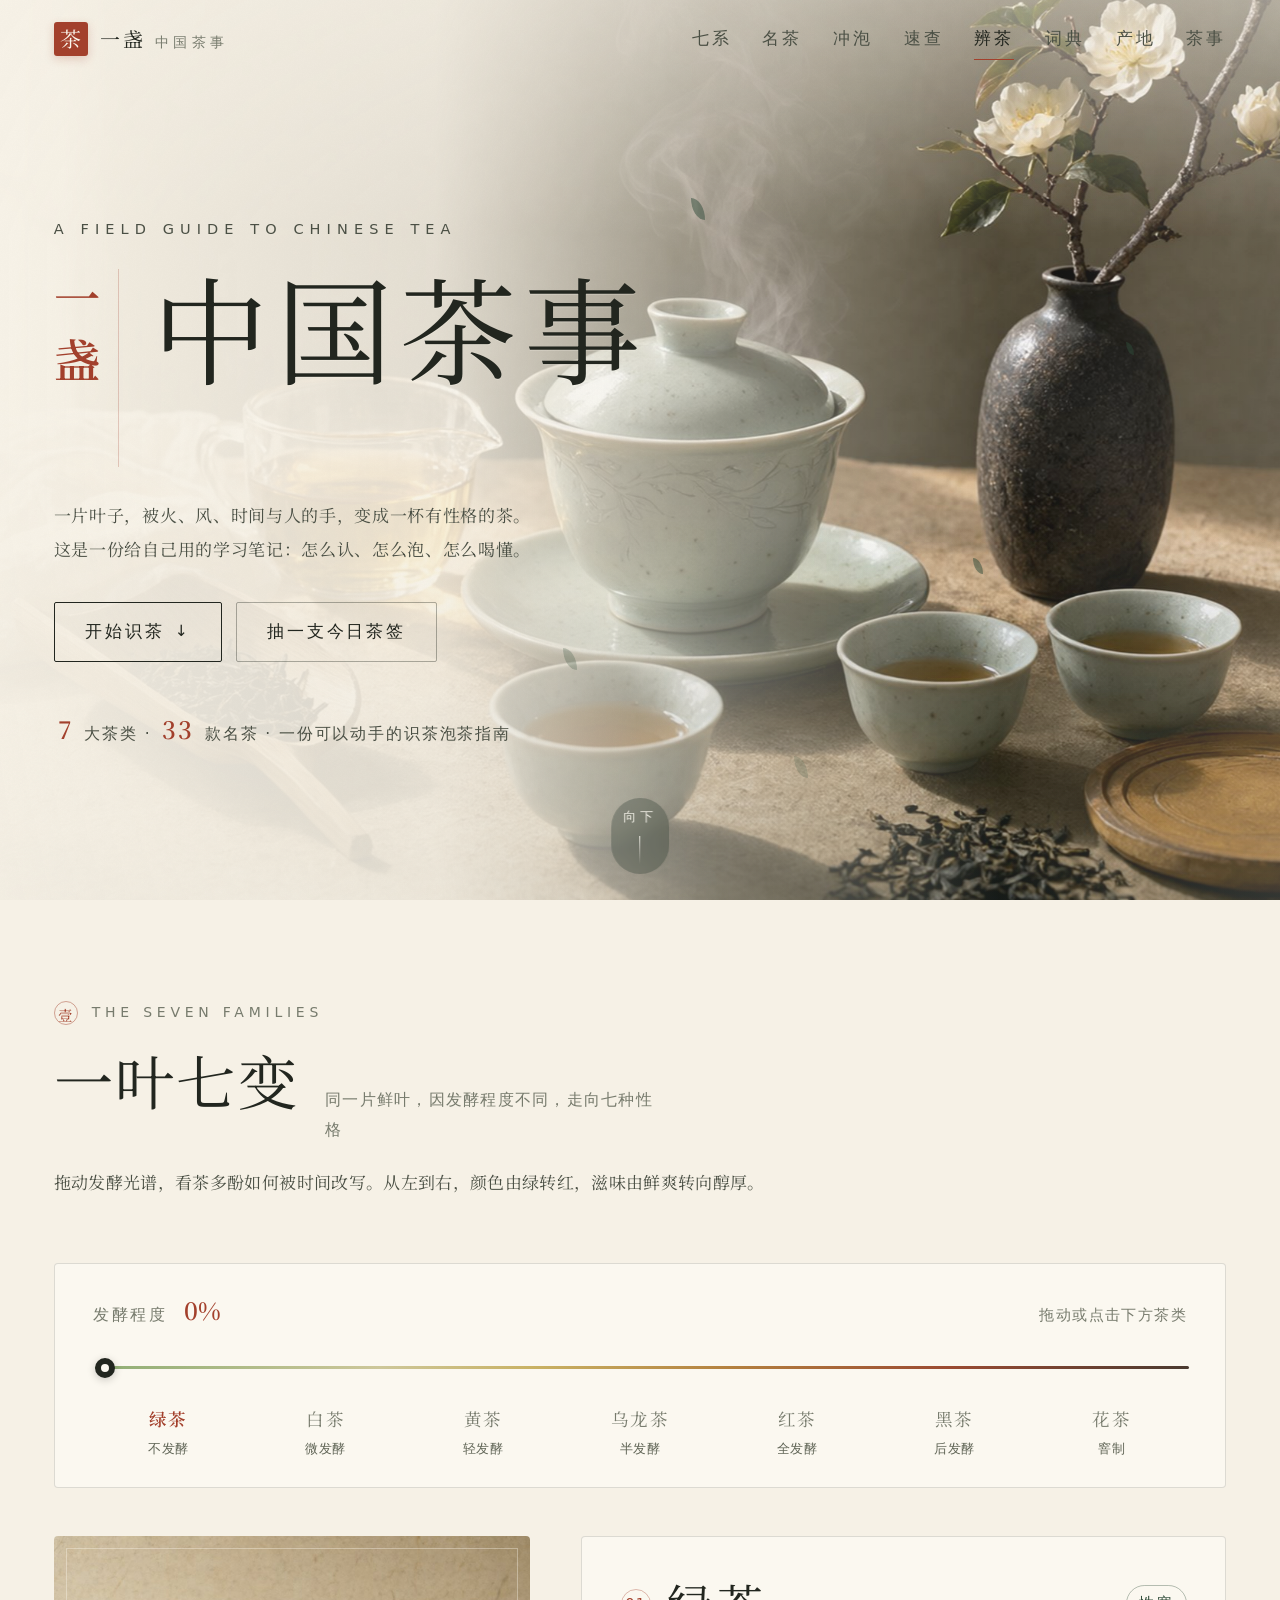
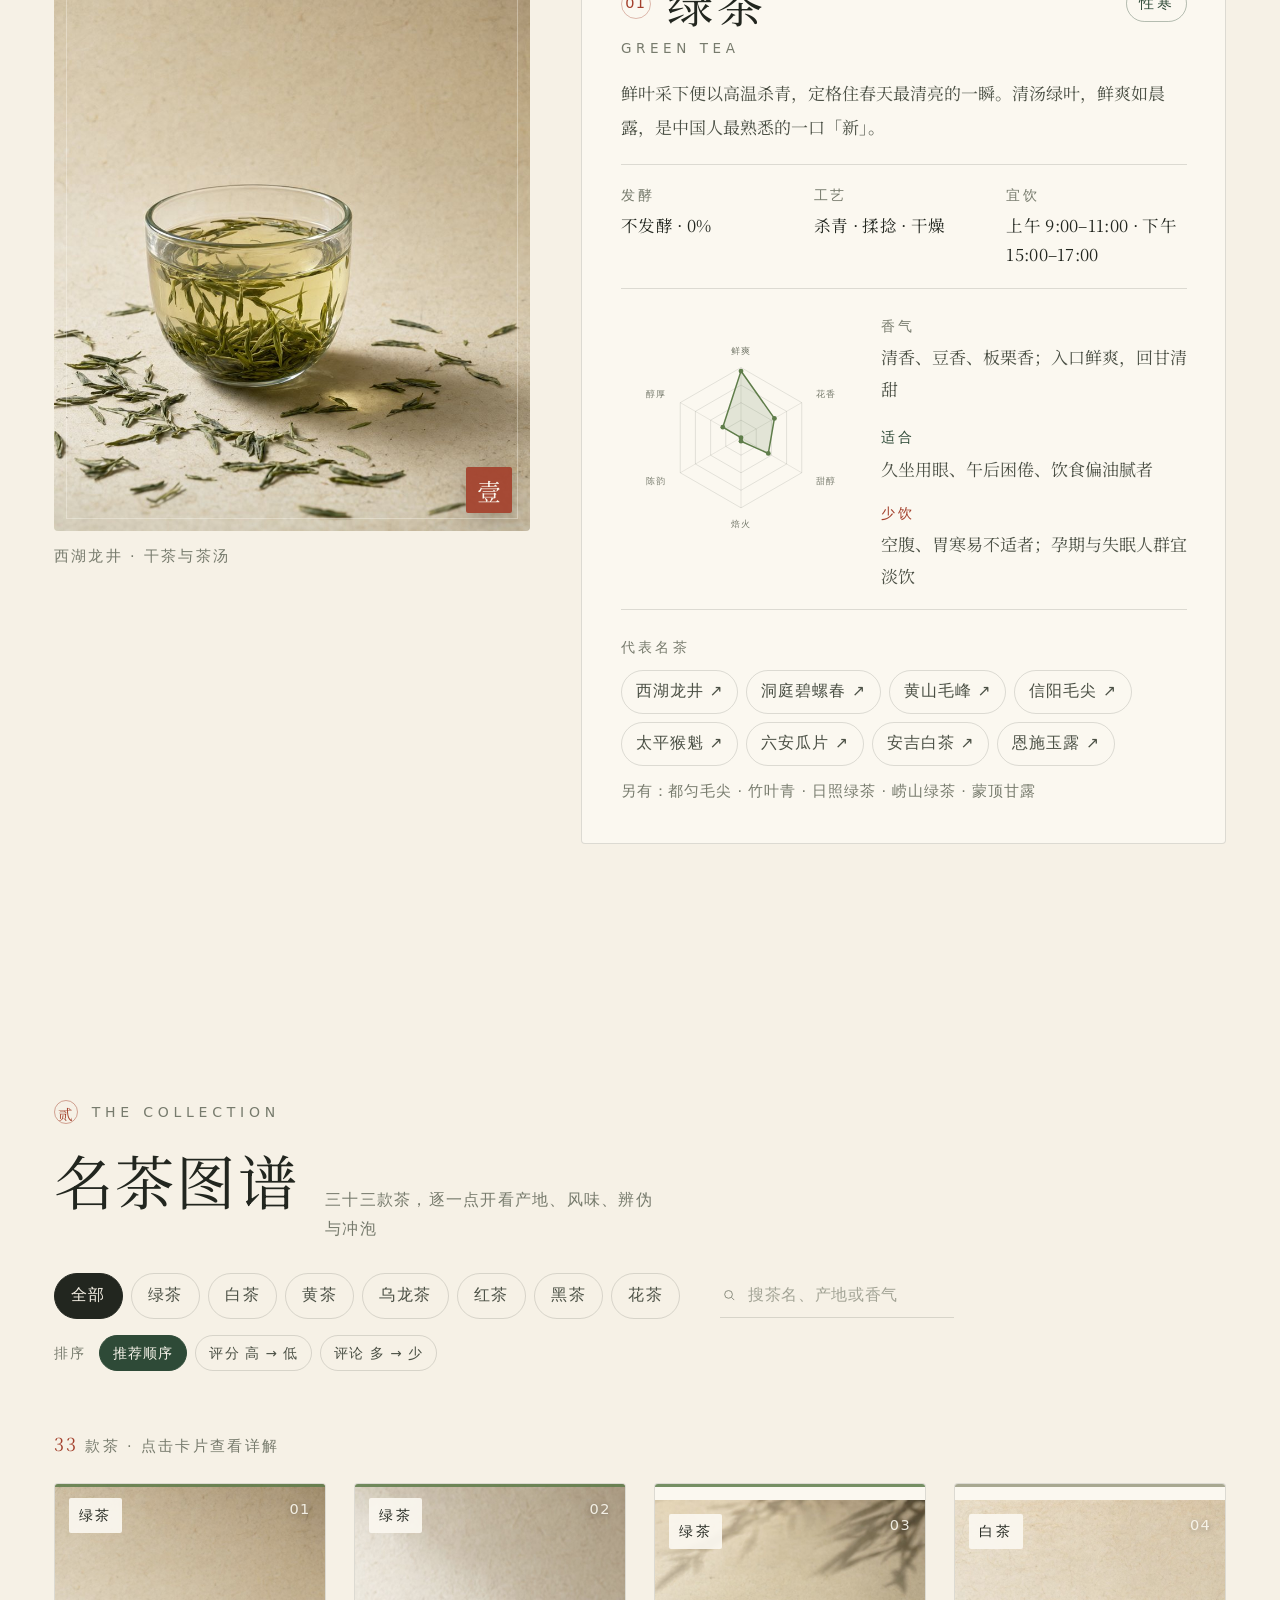
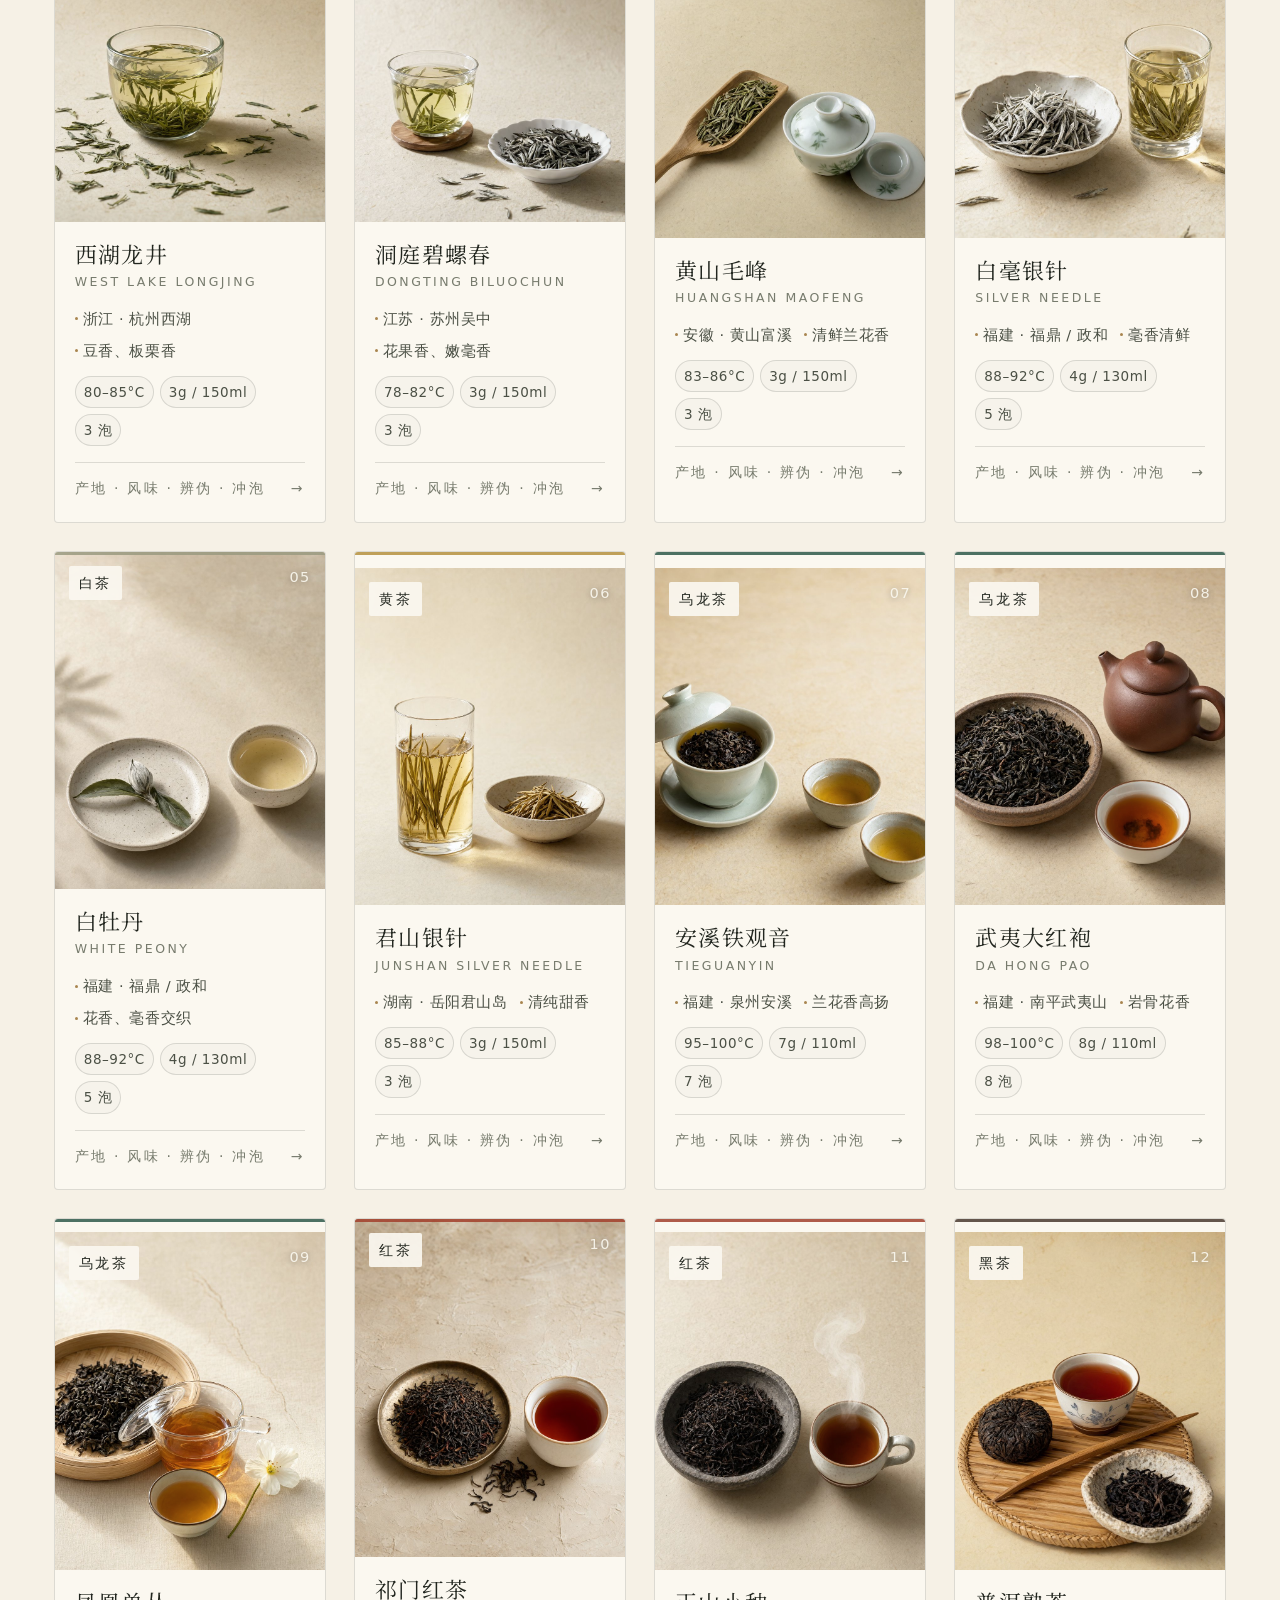
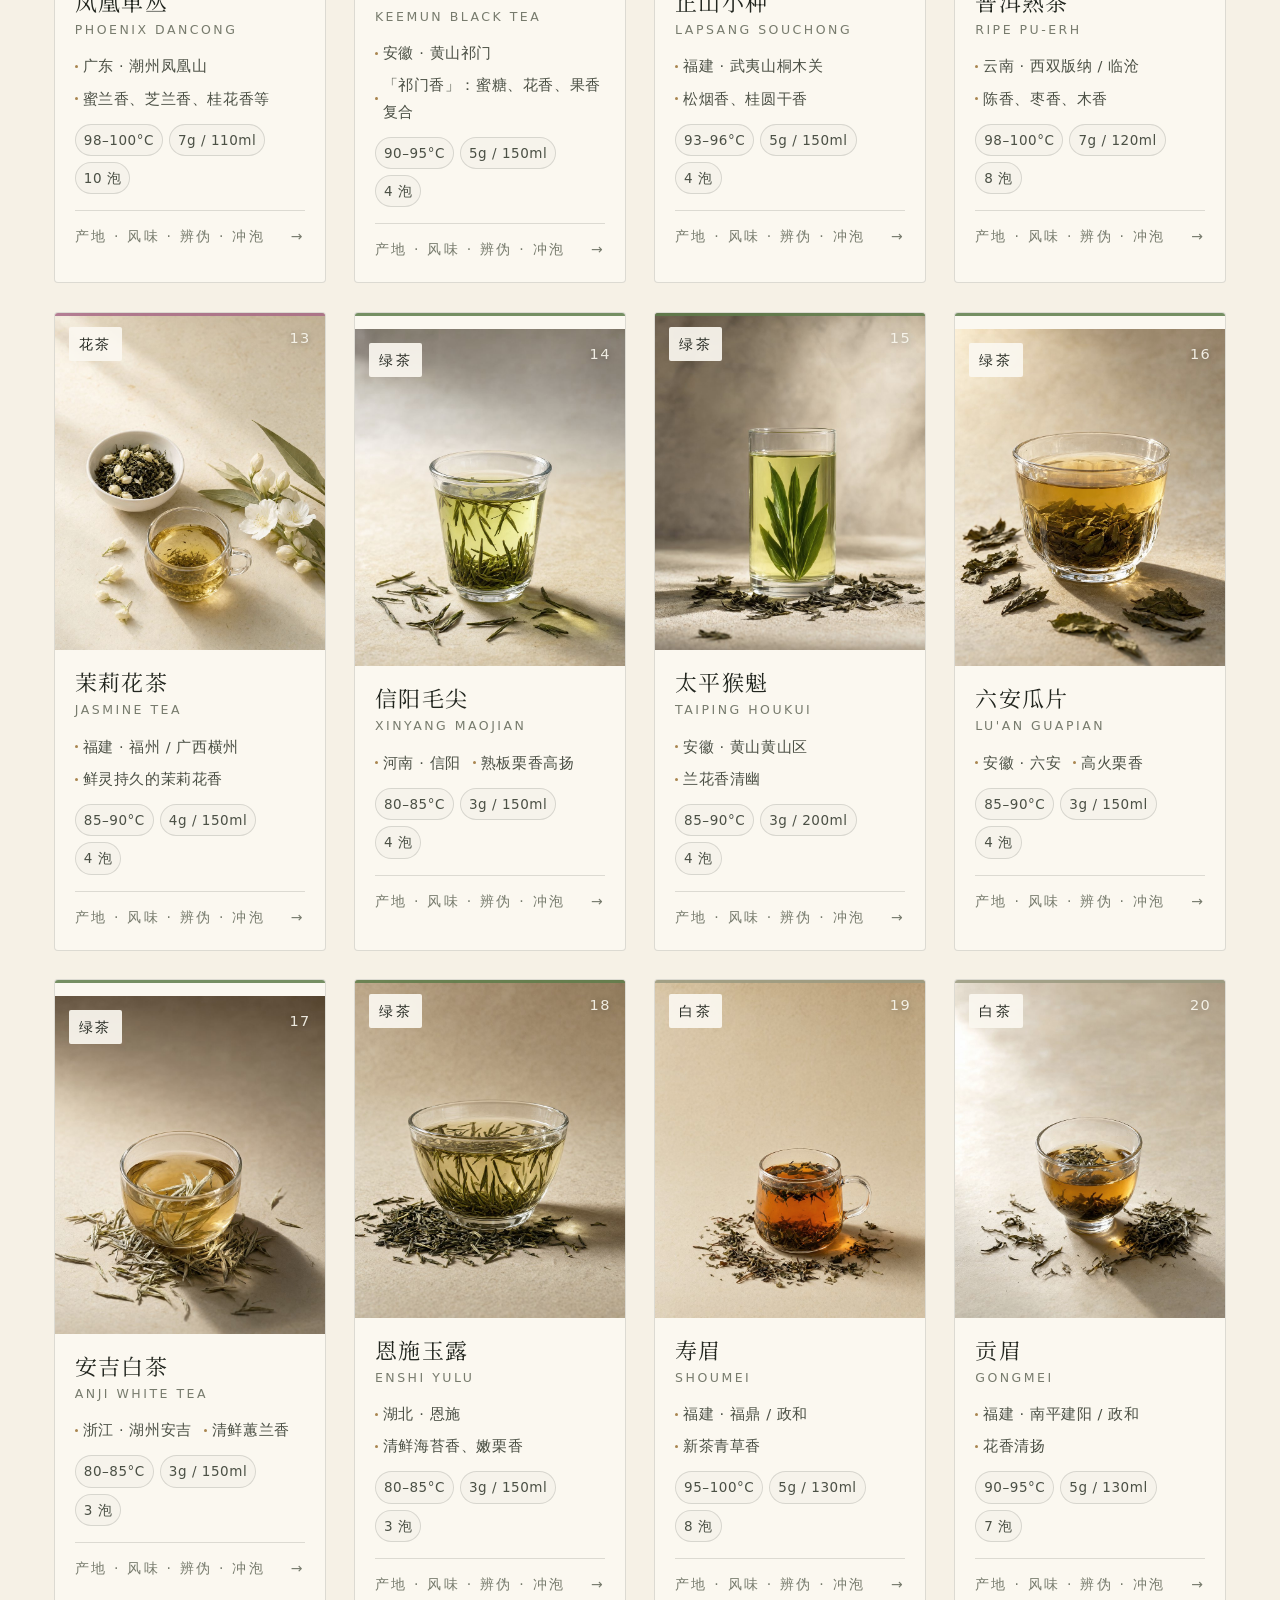
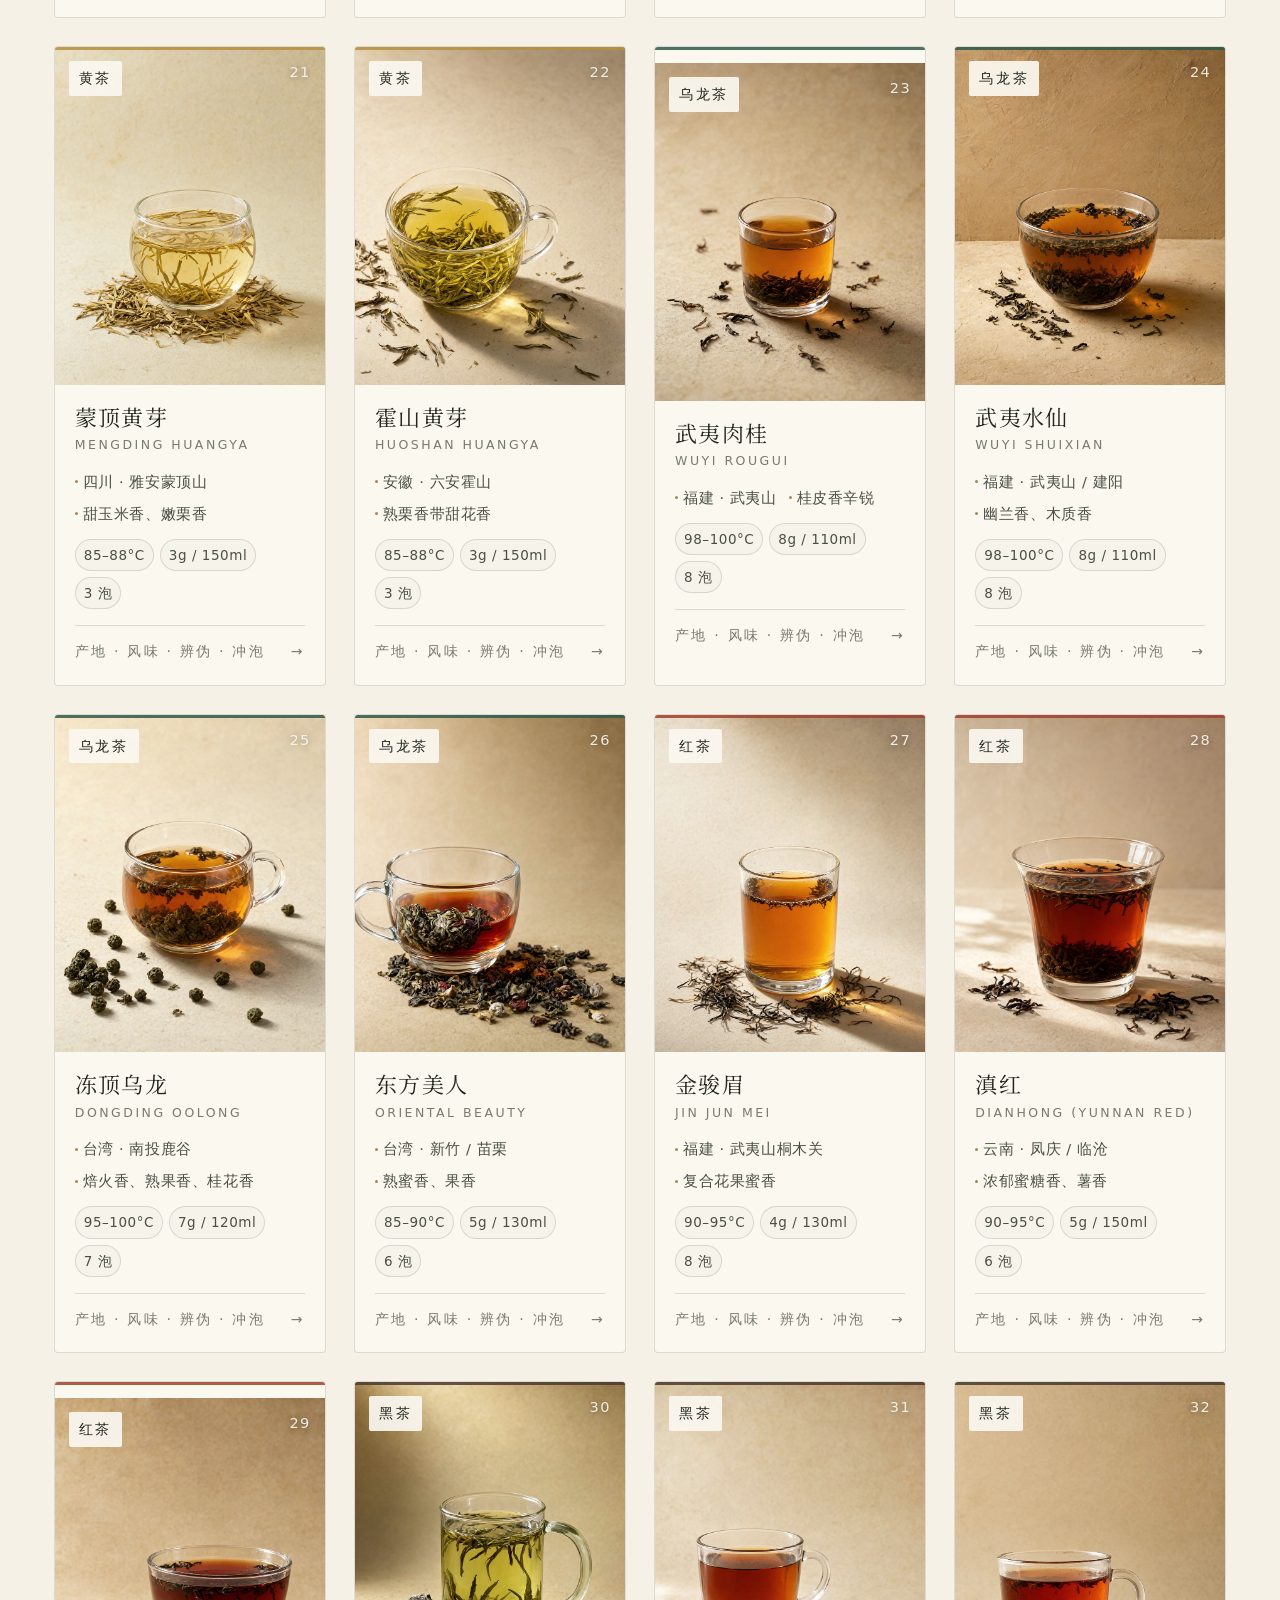
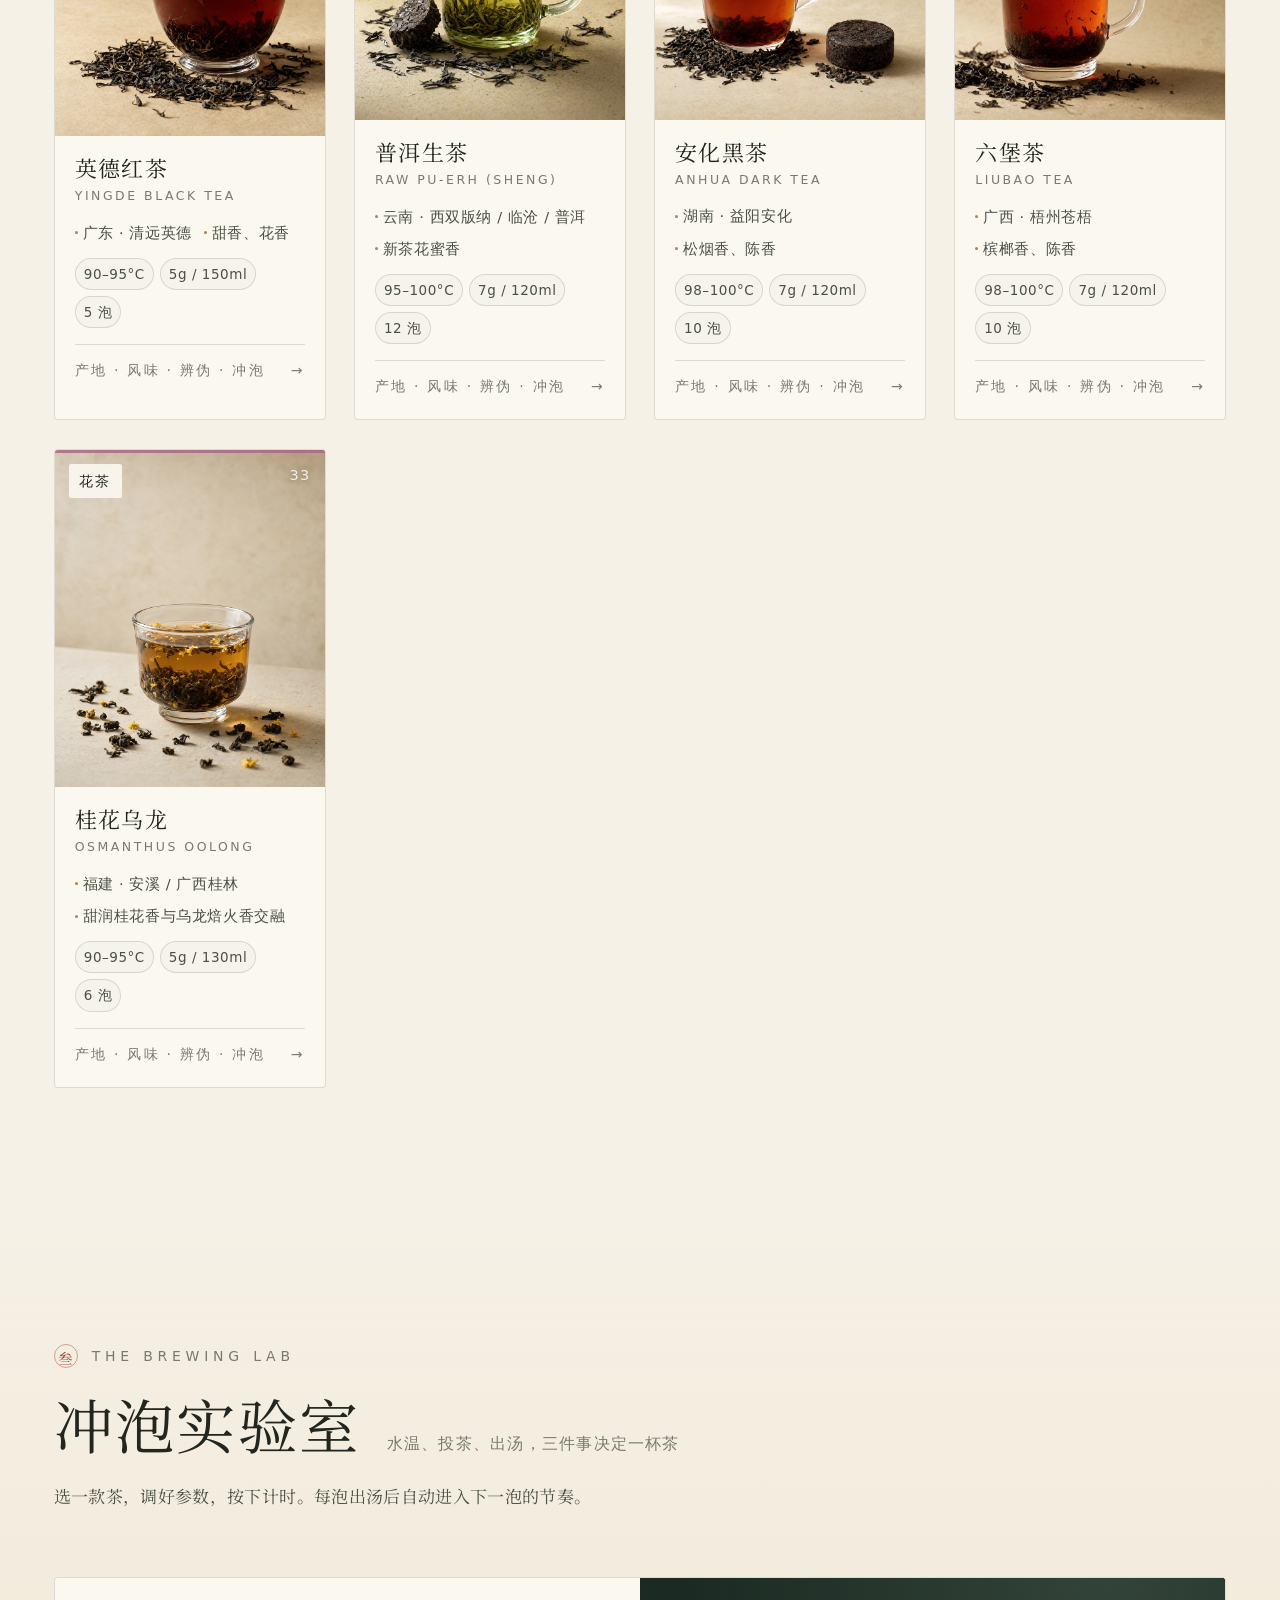
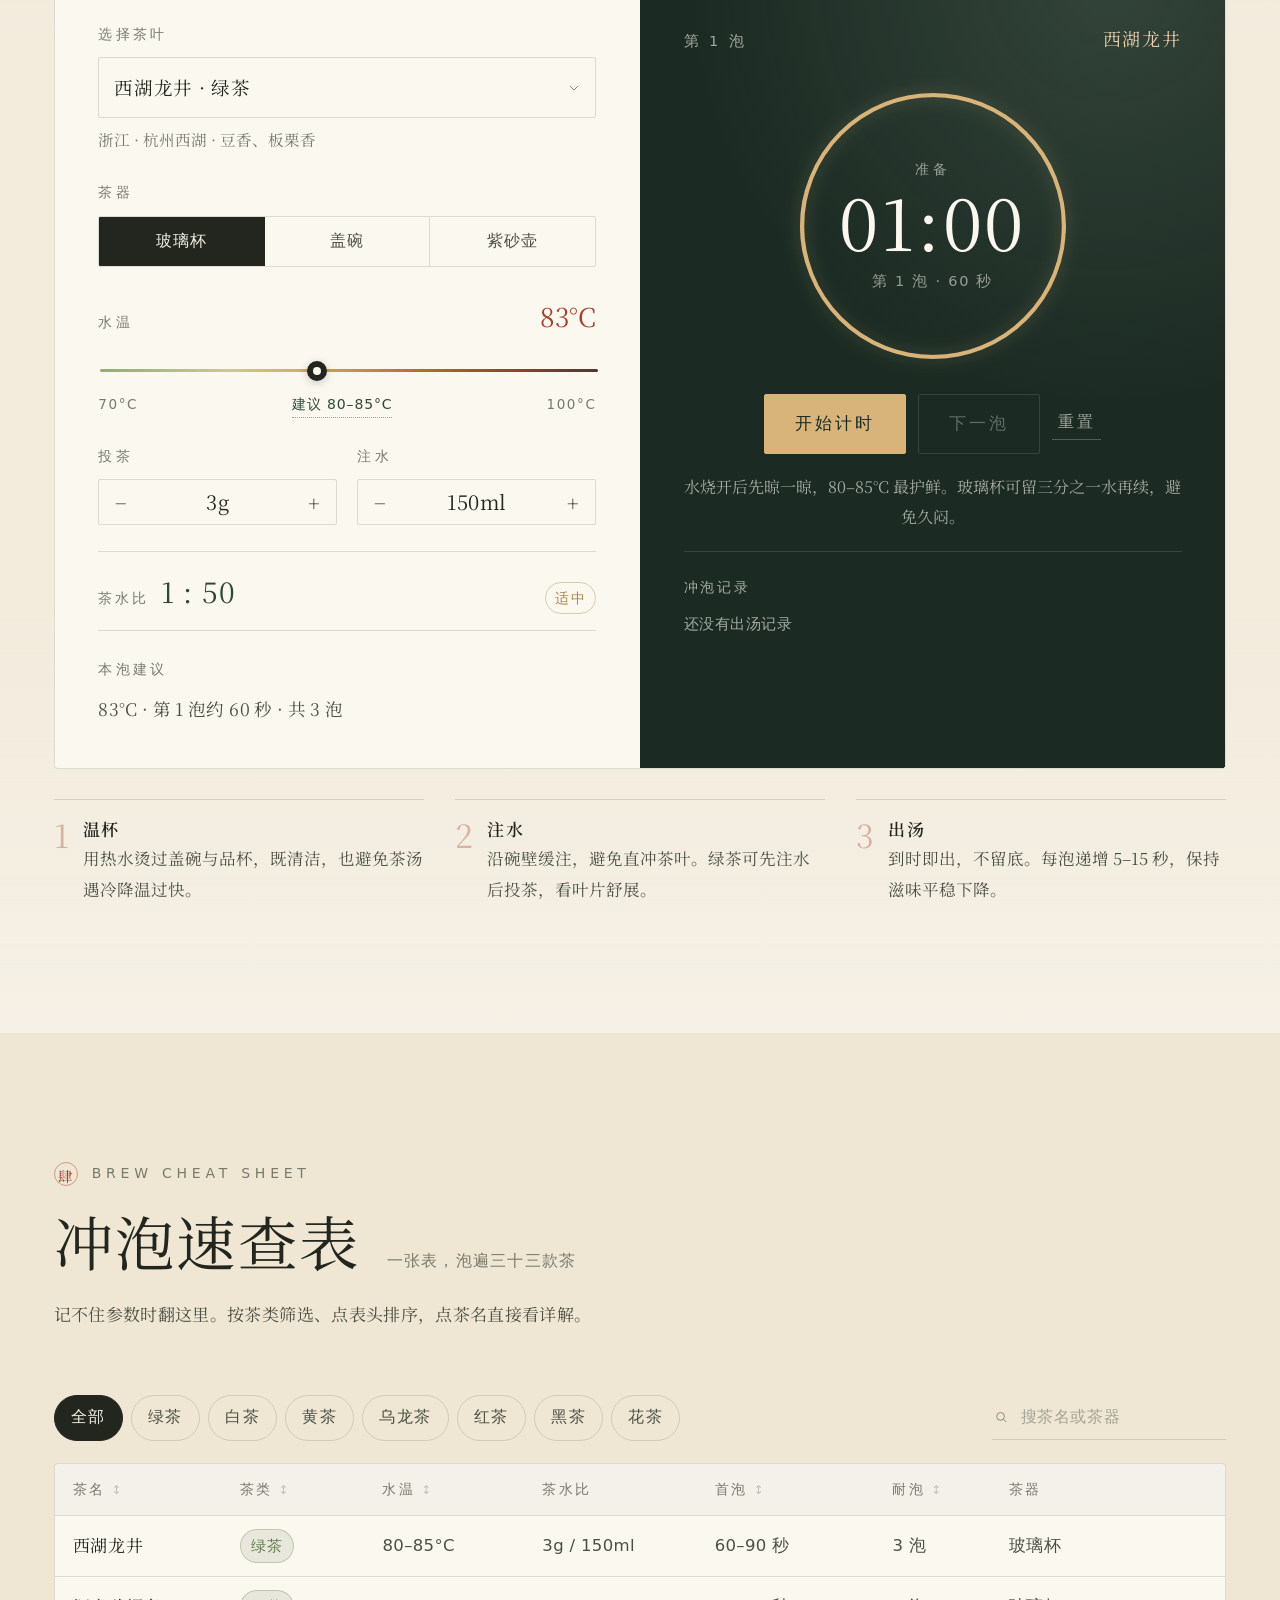
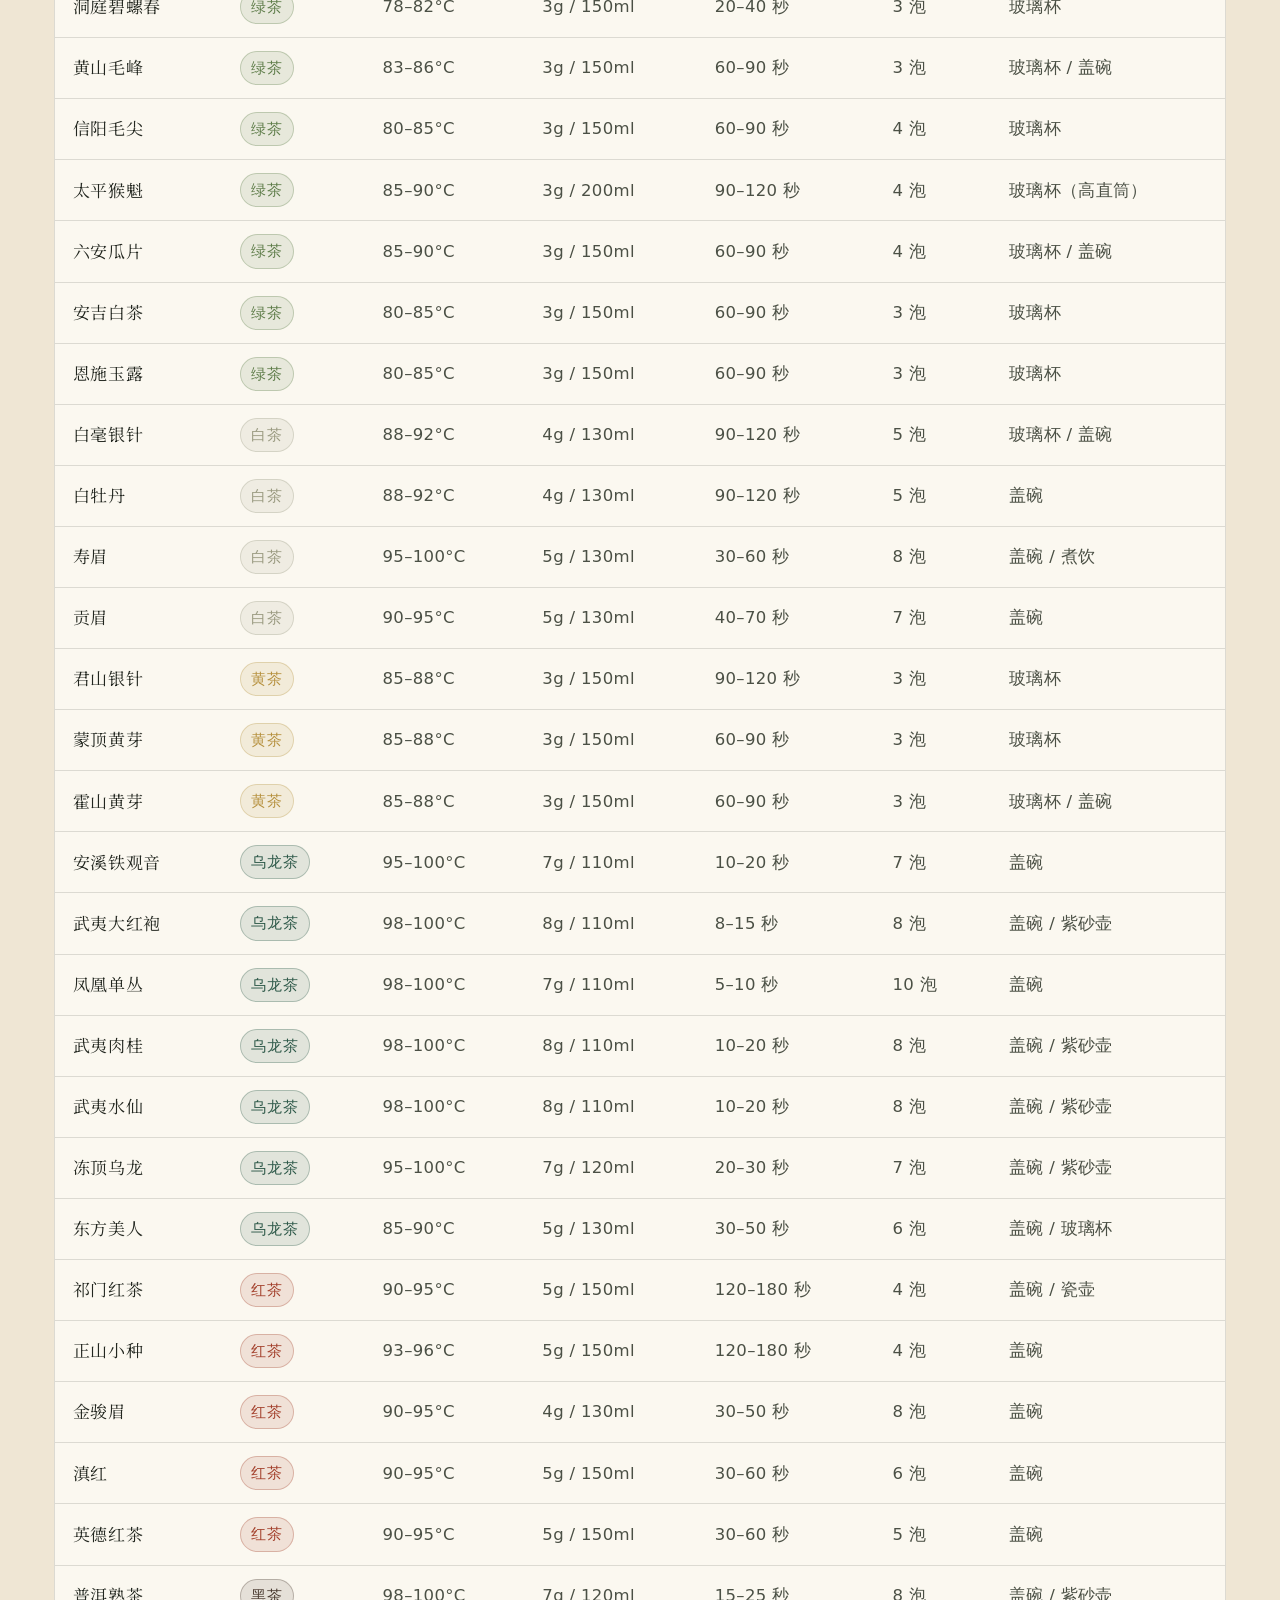
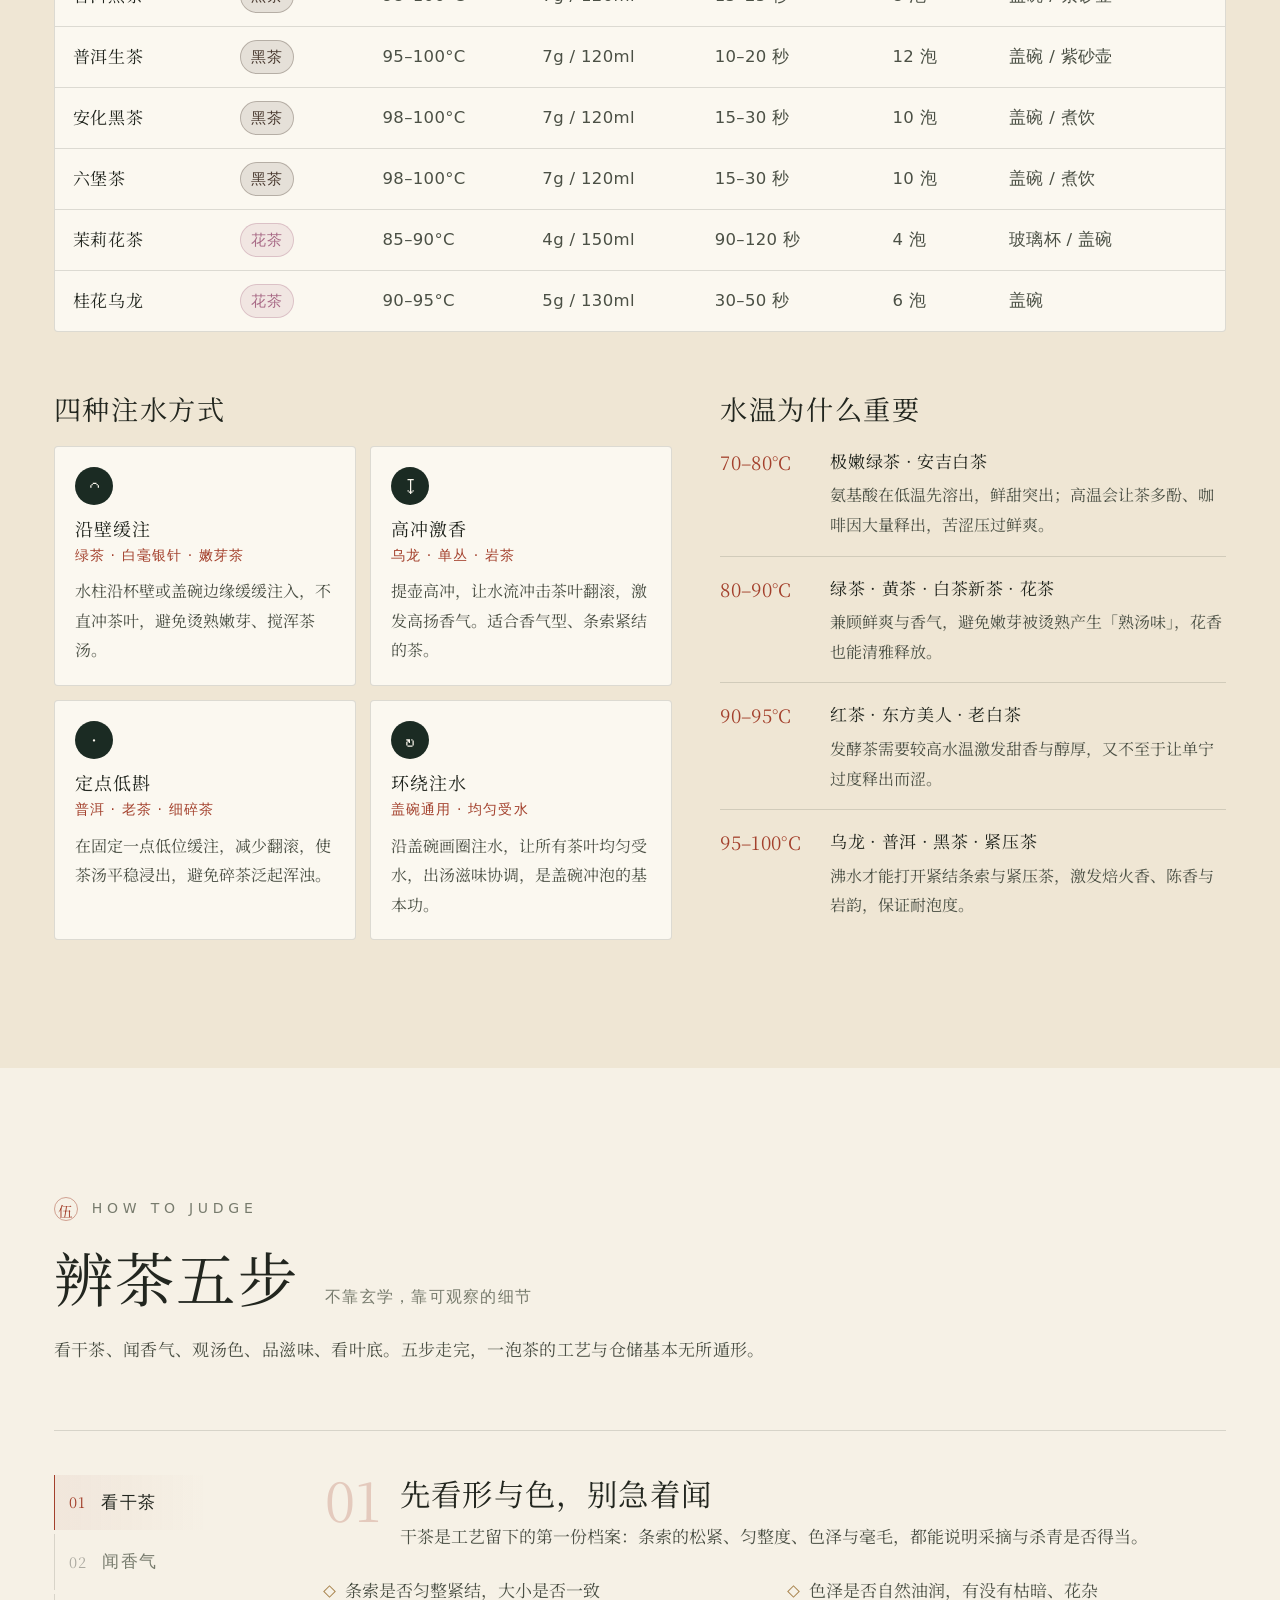
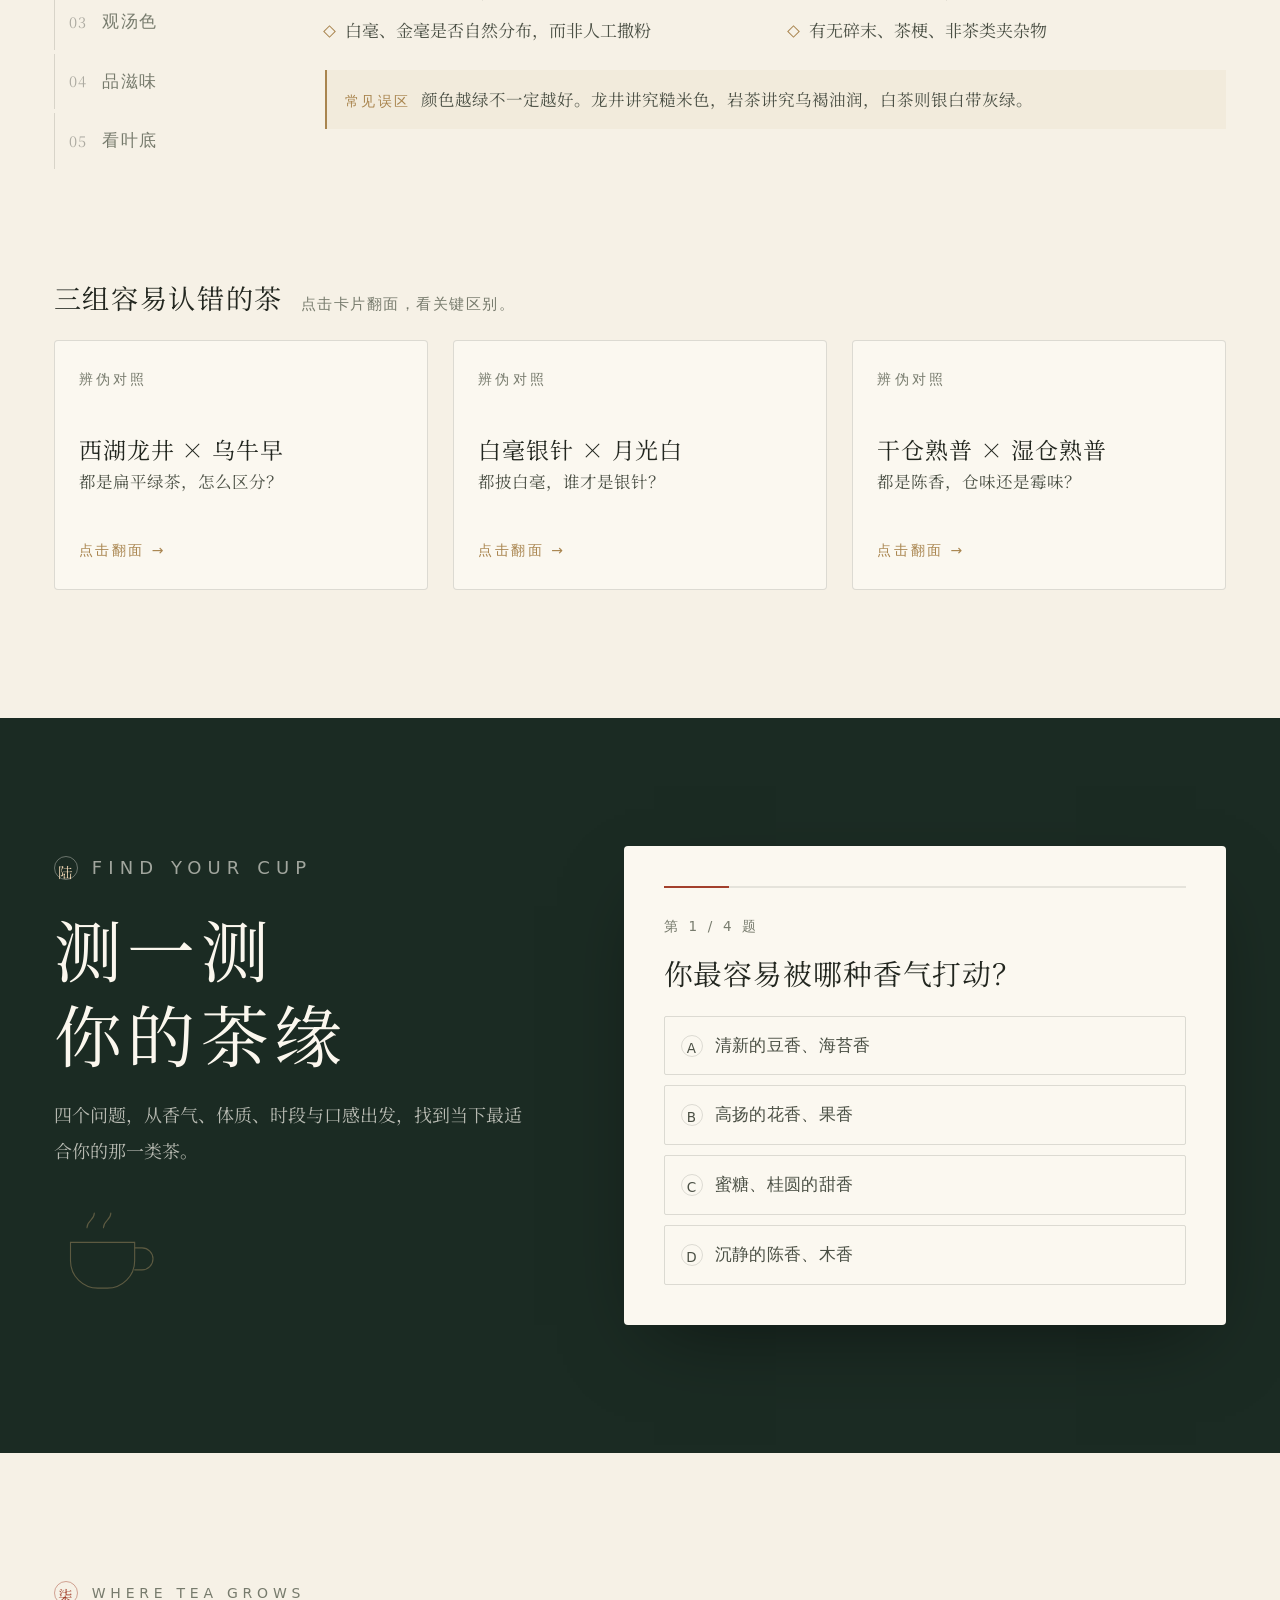
==== commit 7c423a7f: "feat: 接入共享 Appwrite 后端的评分与评论（tea: 前缀，含列表排序）" ====
--- a/index.html
+++ b/index.html
@@ -1,584 +1,592 @@
-<!DOCTYPE html>
-<html lang="zh-CN">
-<head>
-<link rel="preload" href="assets/fonts/tea-serif-400.woff2" as="font" type="font/woff2" crossorigin>
-<meta charset="UTF-8">
-<meta name="viewport" content="width=device-width, initial-scale=1.0">
-<title>一盏 · 中国茶事｜七大茶系、名茶图谱与冲泡指南</title>
-<meta name="description" content="从辨茶、冲泡到产地与茶文化：七大茶系、十三款名茶的香气、汤色、滋味、冲泡参数与辨伪要点，附发酵光谱、冲泡计时与茶缘测试。">
-<meta name="theme-color" content="#f6f1e6">
-<link rel="icon" href="data:image/svg+xml,%3Csvg xmlns='http://www.w3.org/2000/svg' viewBox='0 0 64 64'%3E%3Crect width='64' height='64' rx='10' fill='%23a3402c'/%3E%3Ctext x='32' y='45' font-size='38' font-family='serif' text-anchor='middle' fill='%23fbf7ee'%3E茶%3C/text%3E%3C/svg%3E">
-<link rel="stylesheet" href="assets/styles.css">
-</head>
-<body>
-<div class="grain" aria-hidden="true"></div>
-<div class="scroll-progress" aria-hidden="true"><span id="scrollBar"></span></div>
-
-<header class="site-head" id="siteHead">
-  <a class="brand" href="#top" aria-label="回到首页">
-    <span class="brand-seal">茶</span>
-    <span class="brand-text">一盏<em>中国茶事</em></span>
-  </a>
-  <nav class="site-nav" aria-label="主导航">
-    <a href="#seven" data-nav>七系</a>
-    <a href="#teas" data-nav>名茶</a>
-    <a href="#brew" data-nav>冲泡</a>
-    <a href="#cheat" data-nav>速查</a>
-    <a href="#identify" data-nav>辨茶</a>
-    <a href="#glossary" data-nav>词典</a>
-    <a href="#origin" data-nav>产地</a>
-    <a href="#culture" data-nav>茶事</a>
-  </nav>
-  <button class="nav-toggle" id="navToggle" aria-label="展开导航" aria-expanded="false">
-    <span></span><span></span>
-  </button>
-</header>
-
-<main id="top">
-
-  <!-- HERO -->
-  <section class="hero" aria-label="开篇">
-    <div class="hero-media">
-      <img src="assets/img/hero.jpg" alt="一席中式茶桌：盖碗、茶海、品茗杯与山茶花" fetchpriority="high">
-    </div>
-    <div class="hero-veil" aria-hidden="true"></div>
-    <div class="hero-leaves" aria-hidden="true"><i></i><i></i><i></i><i></i><i></i></div>
-
-    <div class="hero-inner">
-      <p class="eyebrow">A FIELD GUIDE TO CHINESE TEA</p>
-      <h1>
-        <span class="hero-vertical">一盏</span>
-        <span class="hero-main">中国茶事</span>
-      </h1>
-      <p class="hero-lead">一片叶子，被火、风、时间与人的手，变成一杯有性格的茶。<br>这是一份给自己用的学习笔记：怎么认、怎么泡、怎么喝懂。</p>
-      <div class="hero-actions">
-        <a class="btn" href="#seven">开始识茶<span class="arr">↓</span></a>
-        <button class="btn btn-ghost" id="oracleBtn" type="button">抽一支今日茶签</button>
-      </div>
-      <p class="hero-meta"><b>7</b> 大茶类 · <b>33</b> 款名茶 · 一份可以动手的识茶泡茶指南</p>
-    </div>
-
-    <aside class="oracle" id="oracleCard" hidden aria-live="polite">
-      <div class="oracle-head">
-        <span>今日茶签</span>
-        <button type="button" id="oracleClose" aria-label="关闭">×</button>
-      </div>
-      <p class="oracle-cat" id="oracleCat">绿茶 · 性寒</p>
-      <h3 id="oracleName">西湖龙井</h3>
-      <p id="oracleText">豆香沉稳，鲜醇回甘。</p>
-      <div class="oracle-actions">
-        <button class="link-btn" type="button" id="oracleAgain">换一支</button>
-        <button class="link-btn" type="button" id="oracleOpen">看详情 →</button>
-      </div>
-    </aside>
-
-    <div class="steam" aria-hidden="true"><i></i><i></i><i></i></div>
-    <a class="scroll-cue" href="#seven" aria-label="向下浏览">
-      <span>向下</span><i></i>
-    </a>
-  </section>
-
-  <!-- 七系 -->
-  <section class="section section-seven" id="seven">
-    <div class="section-head reveal">
-      <p class="kicker"><span>壹</span> THE SEVEN FAMILIES</p>
-      <h2>一叶七变<span class="head-note">同一片鲜叶，因发酵程度不同，走向七种性格</span></h2>
-      <p class="section-sub">拖动发酵光谱，看茶多酚如何被时间改写。从左到右，颜色由绿转红，滋味由鲜爽转向醇厚。</p>
-    </div>
-
-    <div class="spectrum reveal">
-      <div class="spectrum-top">
-        <label for="fermentRange" class="spectrum-label">发酵程度 <b id="fermentPct">0%</b></label>
-        <span class="spectrum-hint">拖动或点击下方茶类</span>
-      </div>
-      <input type="range" id="fermentRange" min="0" max="6" step="1" value="0" aria-label="选择茶类，按发酵程度排序">
-      <div class="spectrum-dots" id="spectrumDots" role="tablist" aria-label="七大茶类"></div>
-    </div>
-
-    <div class="seven-stage reveal">
-      <figure class="stage-figure">
-        <div class="figure-frame">
-          <img id="catImage" src="assets/img/longjing.jpg" alt="西湖龙井干茶与茶汤">
-          <span class="figure-stamp" id="catStamp">壹</span>
-        </div>
-        <figcaption id="catCaption">西湖龙井 · 干茶与茶汤</figcaption>
-      </figure>
-
-      <div class="stage-panel" id="catPanel" aria-live="polite">
-        <div class="cat-head">
-          <span class="cat-index" id="catIndex">01</span>
-          <h3 id="catName">绿茶</h3>
-          <span class="cat-nature" id="catNature">性寒</span>
-        </div>
-        <p class="cat-en" id="catEn">GREEN TEA</p>
-        <p class="cat-desc" id="catDesc"></p>
-
-        <div class="cat-stats">
-          <div><span>发酵</span><b id="catFerment">不发酵 · 0%</b></div>
-          <div><span>工艺</span><b id="catCraft">杀青 · 揉捻 · 干燥</b></div>
-          <div><span>宜饮</span><b id="catTime">上午 9:00–11:00</b></div>
-        </div>
-
-        <div class="cat-mid">
-          <div class="cat-radar">
-            <svg id="catRadar" viewBox="0 0 260 230" role="img" aria-label="风味雷达图"></svg>
-          </div>
-          <div class="cat-notes">
-            <div><span class="note-k">香气</span><p id="catFlavor"></p></div>
-            <div class="cat-lists">
-              <div><span class="note-k good">适合</span><p id="catSuitable"></p></div>
-              <div><span class="note-k bad">少饮</span><p id="catAvoid"></p></div>
-            </div>
-          </div>
-        </div>
-
-        <div class="cat-teas">
-          <span class="note-k">代表名茶</span>
-          <div class="chip-row" id="catTeas"></div>
-          <p class="cat-more" id="catMore"></p>
-        </div>
-      </div>
-    </div>
-  </section>
-
-  <!-- 名茶图谱 -->
-  <section class="section section-teas" id="teas">
-    <div class="section-head reveal">
-      <p class="kicker"><span>贰</span> THE COLLECTION</p>
-      <h2>名茶图谱<span class="head-note">三十三款茶，逐一点开看产地、风味、辨伪与冲泡</span></h2>
-      <div class="teas-tools">
-        <div class="filter-row" id="filterRow" role="group" aria-label="按茶类筛选"></div>
-        <label class="search-box">
-          <svg viewBox="0 0 24 24" aria-hidden="true"><circle cx="11" cy="11" r="6.5"></circle><path d="M16 16l4.5 4.5"></path></svg>
-          <input type="search" id="teaSearch" placeholder="搜茶名、产地或香气" aria-label="搜索茶叶">
-        </label>
-      </div>
-    </div>
-    <p class="result-line reveal"><span id="resultCount">33</span> 款茶 <span id="resultHint">· 点击卡片查看详解</span></p>
-    <div class="tea-grid" id="teaGrid"></div>
-  </section>
-
-  <!-- 冲泡实验室 -->
-  <section class="section section-brew" id="brew">
-    <div class="section-head reveal">
-      <p class="kicker"><span>叁</span> THE BREWING LAB</p>
-      <h2>冲泡实验室<span class="head-note">水温、投茶、出汤，三件事决定一杯茶</span></h2>
-      <p class="section-sub">选一款茶，调好参数，按下计时。每泡出汤后自动进入下一泡的节奏。</p>
-    </div>
-
-    <div class="brew-shell reveal">
-      <div class="brew-controls">
-        <div class="control">
-          <label for="brewTea">选择茶叶</label>
-          <div class="select-wrap">
-            <select id="brewTea"></select>
-            <svg viewBox="0 0 24 24" aria-hidden="true"><path d="M6 9l6 6 6-6"></path></svg>
-          </div>
-          <p class="control-hint" id="brewTeaHint"></p>
-        </div>
-
-        <div class="control">
-          <span class="control-label">茶器</span>
-          <div class="segmented" id="vesselSeg" role="group" aria-label="选择茶器">
-            <button type="button" data-vessel="玻璃杯" class="active">玻璃杯</button>
-            <button type="button" data-vessel="盖碗">盖碗</button>
-            <button type="button" data-vessel="紫砂壶">紫砂壶</button>
-          </div>
-        </div>
-
-        <div class="control">
-          <div class="control-label-row">
-            <label for="tempRange">水温</label>
-            <output id="tempOut">85°C</output>
-          </div>
-          <input type="range" id="tempRange" min="70" max="100" step="1" value="85" aria-label="水温">
-          <div class="range-notes"><span>70°C</span><span class="rec-band" id="recBand">建议 80–85°C</span><span>100°C</span></div>
-        </div>
-
-        <div class="control steppers">
-          <div class="stepper">
-            <span class="control-label">投茶</span>
-            <div class="stepper-row">
-              <button type="button" data-step="grams-0.5" aria-label="减少投茶量">−</button>
-              <output id="gramsOut">3g</output>
-              <button type="button" data-step="grams+0.5" aria-label="增加投茶量">+</button>
-            </div>
-          </div>
-          <div class="stepper">
-            <span class="control-label">注水</span>
-            <div class="stepper-row">
-              <button type="button" data-step="ml-10" aria-label="减少水量">−</button>
-              <output id="mlOut">150ml</output>
-              <button type="button" data-step="ml+10" aria-label="增加水量">+</button>
-            </div>
-          </div>
-        </div>
-
-        <div class="ratio-line">
-          <span>茶水比</span>
-          <b id="ratioOut">1 : 50</b>
-          <span class="ratio-tag" id="ratioTag">清饮</span>
-        </div>
-
-        <div class="control">
-          <span class="control-label">本泡建议</span>
-          <p class="brew-advice" id="brewAdvice">85°C · 60 秒 · 可冲 3 泡</p>
-        </div>
-      </div>
-
-      <div class="brew-stage">
-        <div class="stage-top">
-          <span id="steepLabel">第 1 泡</span>
-          <span class="stage-tea" id="stageTea">西湖龙井</span>
-        </div>
-
-        <div class="timer-wrap">
-          <svg class="timer-ring" viewBox="0 0 220 220" aria-hidden="true">
-            <circle class="ring-track" cx="110" cy="110" r="96"></circle>
-            <circle class="ring-progress" id="ringProgress" cx="110" cy="110" r="96"></circle>
-          </svg>
-          <div class="timer-face">
-            <span class="timer-state" id="timerState">准备</span>
-            <strong id="timerTime">01:00</strong>
-            <span class="timer-sub" id="timerSub">第 1 泡 · 60 秒</span>
-          </div>
-        </div>
-
-        <div class="timer-actions">
-          <button class="btn btn-solid" id="timerBtn" type="button">开始计时</button>
-          <button class="btn btn-ghost" id="nextBtn" type="button" disabled>下一泡</button>
-          <button class="link-btn" id="resetBtn" type="button">重置</button>
-        </div>
-
-        <p class="timer-hint" id="timerHint">水烧开后先温杯，再注水。绿茶不建议用刚沸的水。</p>
-
-        <div class="steep-track">
-          <span class="track-label">冲泡记录</span>
-          <ol id="steepTrack"><li class="empty">还没有出汤记录</li></ol>
-        </div>
-      </div>
-    </div>
-
-    <div class="brew-notes reveal">
-      <div><span>1</span><h4>温杯</h4><p>用热水烫过盖碗与品杯，既清洁，也避免茶汤遇冷降温过快。</p></div>
-      <div><span>2</span><h4>注水</h4><p>沿碗壁缓注，避免直冲茶叶。绿茶可先注水后投茶，看叶片舒展。</p></div>
-      <div><span>3</span><h4>出汤</h4><p>到时即出，不留底。每泡递增 5–15 秒，保持滋味平稳下降。</p></div>
-    </div>
-  </section>
-
-  <!-- 冲泡速查 -->
-  <section class="section section-cheat" id="cheat">
-    <div class="section-head reveal">
-      <p class="kicker"><span>肆</span> BREW CHEAT SHEET</p>
-      <h2>冲泡速查表<span class="head-note">一张表，泡遍三十三款茶</span></h2>
-      <p class="section-sub">记不住参数时翻这里。按茶类筛选、点表头排序，点茶名直接看详解。</p>
-    </div>
-    <div class="teas-tools reveal">
-      <div class="filter-row" id="cheatFilter" role="group" aria-label="按茶类筛选速查表"></div>
-      <label class="search-box">
-        <svg viewBox="0 0 24 24" aria-hidden="true"><circle cx="11" cy="11" r="6.5"></circle><path d="M16 16l4.5 4.5"></path></svg>
-        <input type="search" id="cheatSearch" placeholder="搜茶名或茶器" aria-label="搜索速查表">
-      </label>
-    </div>
-    <p class="cheat-swipe-hint" aria-hidden="true">← 左右滑动查看完整参数 →</p>
-    <div class="cheat-table-wrap reveal">
-      <table class="cheat-table">
-        <thead>
-          <tr>
-            <th data-sort="name" scope="col">茶名</th>
-            <th data-sort="cat" scope="col">茶类</th>
-            <th data-sort="temp" scope="col">水温</th>
-            <th scope="col">茶水比</th>
-            <th data-sort="time" scope="col">首泡</th>
-            <th data-sort="steeps" scope="col">耐泡</th>
-            <th scope="col">茶器</th>
-          </tr>
-        </thead>
-        <tbody id="cheatBody"></tbody>
-      </table>
-    </div>
-    <div class="cheat-extra reveal">
-      <div class="pour-block">
-        <h3>四种注水方式</h3>
-        <div class="pour-grid" id="pourGrid"></div>
-      </div>
-      <div class="water-block">
-        <h3>水温为什么重要</h3>
-        <div class="water-list" id="waterList"></div>
-      </div>
-    </div>
-  </section>
-
-  <!-- 辨茶 -->
-  <section class="section section-identify" id="identify">
-    <div class="section-head reveal">
-      <p class="kicker"><span>伍</span> HOW TO JUDGE</p>
-      <h2>辨茶五步<span class="head-note">不靠玄学，靠可观察的细节</span></h2>
-      <p class="section-sub">看干茶、闻香气、观汤色、品滋味、看叶底。五步走完，一泡茶的工艺与仓储基本无所遁形。</p>
-    </div>
-
-    <div class="five-steps reveal">
-      <div class="step-tabs" id="stepTabs" role="tablist" aria-label="辨茶步骤"></div>
-      <div class="step-panel" id="stepPanel" aria-live="polite">
-        <div class="step-panel-head">
-          <span id="stepNum">01</span>
-          <div>
-            <h3 id="stepTitle"></h3>
-            <p id="stepIntro"></p>
-          </div>
-        </div>
-        <ul class="step-checks" id="stepChecks"></ul>
-        <p class="step-pitfall"><span>常见误区</span><em id="stepPitfall"></em></p>
-      </div>
-    </div>
-
-    <div class="compare-head reveal">
-      <h3>三组容易认错的茶</h3>
-      <p>点击卡片翻面，看关键区别。</p>
-    </div>
-    <div class="compare-grid reveal" id="compareGrid"></div>
-  </section>
-
-  <!-- 茶缘测试 -->
-  <section class="section section-quiz" id="quiz">
-    <div class="quiz-inner reveal">
-      <div class="quiz-copy">
-        <p class="kicker light"><span>陆</span> FIND YOUR CUP</p>
-        <h2>测一测<br>你的茶缘</h2>
-        <p>四个问题，从香气、体质、时段与口感出发，找到当下最适合你的那一类茶。</p>
-        <div class="quiz-deco" aria-hidden="true">
-          <svg viewBox="0 0 120 120"><path d="M18 44h70v20a30 30 0 0 1-30 30H48a30 30 0 0 1-30-30V44Z"></path><path d="M88 50h8a12 12 0 0 1 0 24h-8"></path><path d="M36 28c0-8 8-8 8-16M54 28c0-8 8-8 8-16"></path></svg>
-        </div>
-      </div>
-
-      <div class="quiz-card">
-        <div class="quiz-progress"><span id="quizBar"></span></div>
-        <div class="quiz-step" id="quizStep">
-          <p class="quiz-count" id="quizCount">第 1 / 4 题</p>
-          <h3 id="quizQuestion"></h3>
-          <div class="quiz-options" id="quizOptions"></div>
-        </div>
-        <div class="quiz-result" id="quizResult" hidden>
-          <p class="quiz-count">你的茶缘</p>
-          <h3 id="quizResultName">乌龙茶</h3>
-          <p class="quiz-result-desc" id="quizResultDesc"></p>
-          <div class="result-teas" id="quizResultTeas"></div>
-          <div class="quiz-result-actions">
-            <button class="btn btn-solid" id="quizBrew" type="button">去泡这一款</button>
-            <button class="link-btn" id="quizRestart" type="button">重新测试</button>
-          </div>
-        </div>
-      </div>
-    </div>
-  </section>
-
-  <!-- 产地 -->
-  <section class="section section-origin" id="origin">
-    <div class="section-head reveal">
-      <p class="kicker"><span>柒</span> WHERE TEA GROWS</p>
-      <h2>茶之源<span class="head-note">北纬 18° 到 37°，四条茶区带</span></h2>
-      <p class="section-sub">茶区不只是地理概念，它决定了品种、采摘期与滋味骨架。点击纬度带上的茶区，查看它的风土与名茶。</p>
-    </div>
-
-    <div class="origin-shell reveal">
-      <div class="lat-panel">
-        <div class="lat-head">
-          <span>纬度</span>
-          <span class="lat-axis-note">茶树分布北缘约至 37°N</span>
-        </div>
-        <div class="lat-band" id="latBand">
-          <div class="lat-axis" aria-hidden="true">
-            <span>18°</span><span>24°</span><span>30°</span><span>36°</span>
-          </div>
-          <div class="lat-grid" aria-hidden="true"></div>
-          <div class="lat-bars" id="latBars"></div>
-        </div>
-        <p class="lat-foot">* 纬度区间为示意，实际茶区受海拔、坡向与季风影响。</p>
-      </div>
-      <div class="region-card" id="regionCard" aria-live="polite">
-        <p class="region-lat" id="regionLat"></p>
-        <h3 id="regionName"></h3>
-        <p class="region-provinces" id="regionProvinces"></p>
-        <p class="region-char" id="regionChar"></p>
-        <p class="region-sub">代表名茶</p>
-        <div class="region-teas" id="regionTeas"></div>
-        <p class="region-note" id="regionNote"></p>
-      </div>
-    </div>
-
-    <figure class="mountain reveal">
-      <img src="assets/img/mountain.jpg" alt="晨雾中的中国茶山梯田" loading="lazy">
-      <figcaption>
-        <span>高山云雾出好茶</span>
-        <p>海拔、温差与漫射光，让叶片在缓慢生长中积累更多氨基酸与芳香物质。</p>
-      </figcaption>
-    </figure>
-  </section>
-
-  <!-- 茶文化 -->
-  <section class="section section-culture" id="culture">
-    <div class="section-head reveal">
-      <p class="kicker"><span>捌</span> A THOUSAND YEARS</p>
-      <h2>茶事千年<span class="head-note">从药用到日常，从煎煮到冲泡</span></h2>
-      <p class="section-sub">中国人的饮茶方式，经历过三次大转向：唐代煎茶、宋代点茶、明代瀹饮。每一次改变，都重新定义了茶的味道。</p>
-    </div>
-
-    <div class="timeline reveal">
-      <div class="timeline-nav" id="timelineNav" role="tablist" aria-label="茶文化年代"></div>
-      <div class="timeline-panel" id="timelinePanel" aria-live="polite">
-        <span class="era-ghost" id="eraGhost">唐</span>
-        <div class="era-body">
-          <p class="era-years" id="eraYears"></p>
-          <h3 id="eraTitle"></h3>
-          <p class="era-text" id="eraText"></p>
-          <div class="era-notes" id="eraNotes"></div>
-        </div>
-        <figure class="era-figure" id="eraFigure">
-          <img src="assets/img/diancha.jpg" alt="宋代点茶：黑釉建盏与茶筅" loading="lazy">
-          <figcaption>宋 · 点茶 · 击拂出汤花</figcaption>
-        </figure>
-      </div>
-    </div>
-
-    <div class="culture-bottom reveal">
-      <div class="ritual">
-        <h3>茶席上的三条老规矩</h3>
-        <ul>
-          <li><b>酒满敬人，茶满欺人。</b>茶倒七分，留三分人情，也免得烫手。</li>
-          <li><b>叩指谢茶。</b>长辈斟茶，以食指与中指轻叩桌面，代跪谢之礼。</li>
-          <li><b>先客后主，及时续水。</b>一泡茶淡了就该换，不让客人喝「水味」。</li>
-        </ul>
-      </div>
-      <div class="vessels">
-        <h3>认识几件茶器</h3>
-        <div class="vessel-grid">
-          <div class="vessel-item">
-            <svg viewBox="0 0 64 64" aria-hidden="true"><path d="M14 32h36v8a18 18 0 0 1-18 18 18 18 0 0 1-18-18v-8Z"></path><path d="M10 32h44M26 22c0-4 4-4 4-8M36 22c0-4 4-4 4-8"></path></svg>
-            <b>盖碗</b><span>天盖、地托、人育，三才合一</span>
-          </div>
-          <div class="vessel-item">
-            <svg viewBox="0 0 64 64" aria-hidden="true"><path d="M18 26h28l-4 26H22l-4-26Z"></path><path d="M14 26h36M26 18c0-6 12-6 12 0"></path></svg>
-            <b>公道杯</b><span>先匀汤，再分杯，浓淡一致</span>
-          </div>
-          <div class="vessel-item">
-            <svg viewBox="0 0 64 64" aria-hidden="true"><path d="M20 30h24v10a12 12 0 0 1-24 0V30Z"></path><path d="M44 32h5a6 6 0 0 1 0 12h-5M16 20h32"></path></svg>
-            <b>品茗杯</b><span>小杯啜饮，聚香也聚神</span>
-          </div>
-          <div class="vessel-item">
-            <svg viewBox="0 0 64 64" aria-hidden="true"><path d="M14 46c10-14 26-18 38-22-4 14-10 26-24 30-5-1-10-4-14-8Z"></path><path d="M20 42c6-2 12-2 18 0"></path></svg>
-            <b>茶则</b><span>量茶入则，取茶不沾手</span>
-          </div>
-          <div class="vessel-item">
-            <svg viewBox="0 0 64 64" aria-hidden="true"><path d="M22 14v26M22 40c0 8 8 10 8 10M32 22c8 2 8 16 0 18"></path><path d="M40 16l6 30"></path></svg>
-            <b>茶针</b><span>疏通气孔，撬取紧压茶</span>
-          </div>
-          <div class="vessel-item">
-            <svg viewBox="0 0 64 64" aria-hidden="true"><rect x="12" y="20" width="40" height="26" rx="3"></rect><path d="M12 30h40M20 20v-6M44 20v-6"></path></svg>
-            <b>茶巾</b><span>拭杯、吸水，保持席面干净</span>
-          </div>
-        </div>
-      </div>
-    </div>
-  </section>
-
-  <!-- 术语词典 -->
-  <section class="section section-glossary" id="glossary">
-    <div class="section-head reveal">
-      <p class="kicker"><span>玖</span> TASTING VOCABULARY</p>
-      <h2>茶学术语词典<span class="head-note">把「玄乎」的词，翻译成喝得到的感受</span></h2>
-      <p class="section-sub">回甘、生津、喉韵、岩韵……读懂这些词，品鉴笔记才写得明白。按类别筛选或直接搜索。</p>
-    </div>
-    <div class="teas-tools reveal">
-      <div class="filter-row" id="glossFilter" role="group" aria-label="按类别筛选术语"></div>
-      <label class="search-box">
-        <svg viewBox="0 0 24 24" aria-hidden="true"><circle cx="11" cy="11" r="6.5"></circle><path d="M16 16l4.5 4.5"></path></svg>
-        <input type="search" id="glossSearch" placeholder="搜术语，如「回甘」" aria-label="搜索术语">
-      </label>
-    </div>
-    <div class="gloss-grid reveal" id="glossGrid"></div>
-  </section>
-
-  <!-- 误区 -->
-  <section class="section section-myths" id="myths">
-    <div class="section-head reveal">
-      <p class="kicker"><span>拾</span> COMMON MYTHS</p>
-      <h2>六个喝茶误区<span class="head-note">把玄学放一边，回到茶汤本身</span></h2>
-    </div>
-    <div class="myths-list reveal" id="mythsList"></div>
-  </section>
-
-</main>
-
-<footer class="site-foot">
-  <div class="foot-mark">茶</div>
-  <p class="foot-title">愿你在茶香里，遇见属于自己的那一盏。</p>
-  <div class="foot-cols">
-    <div><span>内容说明</span><p>本站内容依据公开茶学资料与常见品鉴经验整理，用于日常饮茶参考，不构成医疗或健康建议。特殊体质、孕期及慢性病人群请遵医嘱。</p></div>
-    <div><span>图片来源</span><p>站内图片为 AI 生成的意境示意图，用于呈现茶汤、干茶与茶席氛围，不代表具体商品。请以实际茶品为准。</p></div>
-    <div><span>关于</span><p>一盏 · 中国茶事<br>七大茶系 · 三十三款名茶<br>识茶、泡茶、辨茶与茶文化</p></div>
-  </div>
-  <p class="foot-copy">© 2026 一盏 · 中国茶事</p>
-</footer>
-
-<!-- 茶叶详情 -->
-<div class="modal" id="teaModal" hidden>
-  <div class="modal-backdrop" data-close></div>
-  <div class="modal-sheet" role="dialog" aria-modal="true" aria-labelledby="modalTitle">
-    <button class="modal-close" data-close aria-label="关闭详情">×</button>
-    <div class="modal-media">
-      <img id="modalImg" src="assets/img/longjing.jpg" alt="">
-      <span class="modal-cat" id="modalCat"></span>
-      <p class="modal-photo-note">意境示意图</p>
-    </div>
-    <div class="modal-body">
-      <p class="modal-en" id="modalEn"></p>
-      <h2 id="modalTitle">西湖龙井</h2>
-      <p class="modal-region" id="modalRegion"></p>
-      <p class="modal-tags" id="modalTags"></p>
-
-      <div class="modal-specs">
-        <div><span>外形</span><p id="modalShape"></p></div>
-        <div><span>香气</span><p id="modalAroma"></p></div>
-        <div><span>汤色</span><p id="modalLiquor"></p></div>
-        <div><span>滋味</span><p id="modalTaste"></p></div>
-      </div>
-
-      <div class="modal-brew">
-        <div><span>水温</span><b id="modalTemp"></b></div>
-        <div><span>茶水比</span><b id="modalRatio"></b></div>
-        <div><span>首泡</span><b id="modalTime"></b></div>
-        <div><span>茶器</span><b id="modalVessel"></b></div>
-      </div>
-
-      <div class="modal-block">
-        <h4>怎么辨</h4>
-        <p id="modalIdentify"></p>
-      </div>
-      <div class="modal-block modal-learn">
-        <h4>每泡口感变化</h4>
-        <ol class="steep-notes" id="modalSteeps"></ol>
-      </div>
-      <div class="modal-block">
-        <h4>冲泡要点</h4>
-        <p id="modalBrewTip"></p>
-      </div>
-      <div class="modal-block">
-        <h4>容易混淆</h4>
-        <p id="modalConfuse"></p>
-      </div>
-      <div class="modal-block">
-        <h4>一盏茶的故事</h4>
-        <p id="modalStory"></p>
-      </div>
-      <div class="modal-actions">
-        <button class="btn btn-solid" id="modalBrewBtn" type="button">用这个参数泡一杯</button>
-        <span class="modal-harvest" id="modalHarvest"></span>
-      </div>
-    </div>
-  </div>
-</div>
-
-<script src="assets/data.js"></script>
-<script src="assets/app.js"></script>
-</body>
-</html>
+<!DOCTYPE html>
+<html lang="zh-CN">
+<head>
+<meta charset="UTF-8">
+<meta name="viewport" content="width=device-width, initial-scale=1.0">
+<title>一盏 · 中国茶事｜七大茶系、名茶图谱与冲泡指南</title>
+<meta name="description" content="从辨茶、冲泡到产地与茶文化：七大茶系、十三款名茶的香气、汤色、滋味、冲泡参数与辨伪要点，附发酵光谱、冲泡计时与茶缘测试。">
+<meta name="theme-color" content="#f6f1e6">
+<link rel="icon" href="data:image/svg+xml,%3Csvg xmlns='http://www.w3.org/2000/svg' viewBox='0 0 64 64'%3E%3Crect width='64' height='64' rx='10' fill='%23a3402c'/%3E%3Ctext x='32' y='45' font-size='38' font-family='serif' text-anchor='middle' fill='%23fbf7ee'%3E茶%3C/text%3E%3C/svg%3E">
+<link rel="stylesheet" href="assets/styles.css">
+<link rel="stylesheet" href="assets/community.css">
+</head>
+<body>
+<div class="grain" aria-hidden="true"></div>
+<div class="scroll-progress" aria-hidden="true"><span id="scrollBar"></span></div>
+
+<header class="site-head" id="siteHead">
+  <a class="brand" href="#top" aria-label="回到首页">
+    <span class="brand-seal">茶</span>
+    <span class="brand-text">一盏<em>中国茶事</em></span>
+  </a>
+  <nav class="site-nav" aria-label="主导航">
+    <a href="#seven" data-nav>七系</a>
+    <a href="#teas" data-nav>名茶</a>
+    <a href="#brew" data-nav>冲泡</a>
+    <a href="#cheat" data-nav>速查</a>
+    <a href="#identify" data-nav>辨茶</a>
+    <a href="#glossary" data-nav>词典</a>
+    <a href="#origin" data-nav>产地</a>
+    <a href="#culture" data-nav>茶事</a>
+  </nav>
+  <button class="nav-toggle" id="navToggle" aria-label="展开导航" aria-expanded="false">
+    <span></span><span></span>
+  </button>
+</header>
+
+<main id="top">
+
+  <!-- HERO -->
+  <section class="hero" aria-label="开篇">
+    <div class="hero-media">
+      <img src="assets/img/hero.jpg" alt="一席中式茶桌：盖碗、茶海、品茗杯与山茶花" fetchpriority="high">
+    </div>
+    <div class="hero-veil" aria-hidden="true"></div>
+    <div class="hero-leaves" aria-hidden="true"><i></i><i></i><i></i><i></i><i></i></div>
+
+    <div class="hero-inner">
+      <p class="eyebrow">A FIELD GUIDE TO CHINESE TEA</p>
+      <h1>
+        <span class="hero-vertical">一盏</span>
+        <span class="hero-main">中国茶事</span>
+      </h1>
+      <p class="hero-lead">一片叶子，被火、风、时间与人的手，变成一杯有性格的茶。<br>这是一份给自己用的学习笔记：怎么认、怎么泡、怎么喝懂。</p>
+      <div class="hero-actions">
+        <a class="btn" href="#seven">开始识茶<span class="arr">↓</span></a>
+        <button class="btn btn-ghost" id="oracleBtn" type="button">抽一支今日茶签</button>
+      </div>
+      <p class="hero-meta"><b>7</b> 大茶类 · <b>33</b> 款名茶 · 一份可以动手的识茶泡茶指南</p>
+    </div>
+
+    <aside class="oracle" id="oracleCard" hidden aria-live="polite">
+      <div class="oracle-head">
+        <span>今日茶签</span>
+        <button type="button" id="oracleClose" aria-label="关闭">×</button>
+      </div>
+      <p class="oracle-cat" id="oracleCat">绿茶 · 性寒</p>
+      <h3 id="oracleName">西湖龙井</h3>
+      <p id="oracleText">豆香沉稳，鲜醇回甘。</p>
+      <div class="oracle-actions">
+        <button class="link-btn" type="button" id="oracleAgain">换一支</button>
+        <button class="link-btn" type="button" id="oracleOpen">看详情 →</button>
+      </div>
+    </aside>
+
+    <div class="steam" aria-hidden="true"><i></i><i></i><i></i></div>
+    <a class="scroll-cue" href="#seven" aria-label="向下浏览">
+      <span>向下</span><i></i>
+    </a>
+  </section>
+
+  <!-- 七系 -->
+  <section class="section section-seven" id="seven">
+    <div class="section-head reveal">
+      <p class="kicker"><span>壹</span> THE SEVEN FAMILIES</p>
+      <h2>一叶七变<span class="head-note">同一片鲜叶，因发酵程度不同，走向七种性格</span></h2>
+      <p class="section-sub">拖动发酵光谱，看茶多酚如何被时间改写。从左到右，颜色由绿转红，滋味由鲜爽转向醇厚。</p>
+    </div>
+
+    <div class="spectrum reveal">
+      <div class="spectrum-top">
+        <label for="fermentRange" class="spectrum-label">发酵程度 <b id="fermentPct">0%</b></label>
+        <span class="spectrum-hint">拖动或点击下方茶类</span>
+      </div>
+      <input type="range" id="fermentRange" min="0" max="6" step="1" value="0" aria-label="选择茶类，按发酵程度排序">
+      <div class="spectrum-dots" id="spectrumDots" role="tablist" aria-label="七大茶类"></div>
+    </div>
+
+    <div class="seven-stage reveal">
+      <figure class="stage-figure">
+        <div class="figure-frame">
+          <img id="catImage" src="assets/img/longjing.jpg" alt="西湖龙井干茶与茶汤">
+          <span class="figure-stamp" id="catStamp">壹</span>
+        </div>
+        <figcaption id="catCaption">西湖龙井 · 干茶与茶汤</figcaption>
+      </figure>
+
+      <div class="stage-panel" id="catPanel" aria-live="polite">
+        <div class="cat-head">
+          <span class="cat-index" id="catIndex">01</span>
+          <h3 id="catName">绿茶</h3>
+          <span class="cat-nature" id="catNature">性寒</span>
+        </div>
+        <p class="cat-en" id="catEn">GREEN TEA</p>
+        <p class="cat-desc" id="catDesc"></p>
+
+        <div class="cat-stats">
+          <div><span>发酵</span><b id="catFerment">不发酵 · 0%</b></div>
+          <div><span>工艺</span><b id="catCraft">杀青 · 揉捻 · 干燥</b></div>
+          <div><span>宜饮</span><b id="catTime">上午 9:00–11:00</b></div>
+        </div>
+
+        <div class="cat-mid">
+          <div class="cat-radar">
+            <svg id="catRadar" viewBox="0 0 260 230" role="img" aria-label="风味雷达图"></svg>
+          </div>
+          <div class="cat-notes">
+            <div><span class="note-k">香气</span><p id="catFlavor"></p></div>
+            <div class="cat-lists">
+              <div><span class="note-k good">适合</span><p id="catSuitable"></p></div>
+              <div><span class="note-k bad">少饮</span><p id="catAvoid"></p></div>
+            </div>
+          </div>
+        </div>
+
+        <div class="cat-teas">
+          <span class="note-k">代表名茶</span>
+          <div class="chip-row" id="catTeas"></div>
+          <p class="cat-more" id="catMore"></p>
+        </div>
+      </div>
+    </div>
+  </section>
+
+  <!-- 名茶图谱 -->
+  <section class="section section-teas" id="teas">
+    <div class="section-head reveal">
+      <p class="kicker"><span>贰</span> THE COLLECTION</p>
+      <h2>名茶图谱<span class="head-note">三十三款茶，逐一点开看产地、风味、辨伪与冲泡</span></h2>
+      <div class="teas-tools">
+        <div class="filter-row" id="filterRow" role="group" aria-label="按茶类筛选"></div>
+        <label class="search-box">
+          <svg viewBox="0 0 24 24" aria-hidden="true"><circle cx="11" cy="11" r="6.5"></circle><path d="M16 16l4.5 4.5"></path></svg>
+          <input type="search" id="teaSearch" placeholder="搜茶名、产地或香气" aria-label="搜索茶叶">
+        </label>
+      </div>
+      <div class="sort-bar" id="teaSort" role="group" aria-label="名茶列表排序方式">
+        <span class="sort-label">排序</span>
+        <button type="button" class="sort-chip active" data-sort="default" aria-pressed="true">推荐顺序</button>
+        <button type="button" class="sort-chip" data-sort="rating" aria-pressed="false">评分 高 → 低</button>
+        <button type="button" class="sort-chip" data-sort="comments" aria-pressed="false">评论 多 → 少</button>
+      </div>
+    </div>
+    <p class="result-line reveal"><span id="resultCount">33</span> 款茶 <span id="resultHint">· 点击卡片查看详解</span></p>
+    <div class="tea-grid" id="teaGrid"></div>
+  </section>
+
+  <!-- 冲泡实验室 -->
+  <section class="section section-brew" id="brew">
+    <div class="section-head reveal">
+      <p class="kicker"><span>叁</span> THE BREWING LAB</p>
+      <h2>冲泡实验室<span class="head-note">水温、投茶、出汤，三件事决定一杯茶</span></h2>
+      <p class="section-sub">选一款茶，调好参数，按下计时。每泡出汤后自动进入下一泡的节奏。</p>
+    </div>
+
+    <div class="brew-shell reveal">
+      <div class="brew-controls">
+        <div class="control">
+          <label for="brewTea">选择茶叶</label>
+          <div class="select-wrap">
+            <select id="brewTea"></select>
+            <svg viewBox="0 0 24 24" aria-hidden="true"><path d="M6 9l6 6 6-6"></path></svg>
+          </div>
+          <p class="control-hint" id="brewTeaHint"></p>
+        </div>
+
+        <div class="control">
+          <span class="control-label">茶器</span>
+          <div class="segmented" id="vesselSeg" role="group" aria-label="选择茶器">
+            <button type="button" data-vessel="玻璃杯" class="active">玻璃杯</button>
+            <button type="button" data-vessel="盖碗">盖碗</button>
+            <button type="button" data-vessel="紫砂壶">紫砂壶</button>
+          </div>
+        </div>
+
+        <div class="control">
+          <div class="control-label-row">
+            <label for="tempRange">水温</label>
+            <output id="tempOut">85°C</output>
+          </div>
+          <input type="range" id="tempRange" min="70" max="100" step="1" value="85" aria-label="水温">
+          <div class="range-notes"><span>70°C</span><span class="rec-band" id="recBand">建议 80–85°C</span><span>100°C</span></div>
+        </div>
+
+        <div class="control steppers">
+          <div class="stepper">
+            <span class="control-label">投茶</span>
+            <div class="stepper-row">
+              <button type="button" data-step="grams-0.5" aria-label="减少投茶量">−</button>
+              <output id="gramsOut">3g</output>
+              <button type="button" data-step="grams+0.5" aria-label="增加投茶量">+</button>
+            </div>
+          </div>
+          <div class="stepper">
+            <span class="control-label">注水</span>
+            <div class="stepper-row">
+              <button type="button" data-step="ml-10" aria-label="减少水量">−</button>
+              <output id="mlOut">150ml</output>
+              <button type="button" data-step="ml+10" aria-label="增加水量">+</button>
+            </div>
+          </div>
+        </div>
+
+        <div class="ratio-line">
+          <span>茶水比</span>
+          <b id="ratioOut">1 : 50</b>
+          <span class="ratio-tag" id="ratioTag">清饮</span>
+        </div>
+
+        <div class="control">
+          <span class="control-label">本泡建议</span>
+          <p class="brew-advice" id="brewAdvice">85°C · 60 秒 · 可冲 3 泡</p>
+        </div>
+      </div>
+
+      <div class="brew-stage">
+        <div class="stage-top">
+          <span id="steepLabel">第 1 泡</span>
+          <span class="stage-tea" id="stageTea">西湖龙井</span>
+        </div>
+
+        <div class="timer-wrap">
+          <svg class="timer-ring" viewBox="0 0 220 220" aria-hidden="true">
+            <circle class="ring-track" cx="110" cy="110" r="96"></circle>
+            <circle class="ring-progress" id="ringProgress" cx="110" cy="110" r="96"></circle>
+          </svg>
+          <div class="timer-face">
+            <span class="timer-state" id="timerState">准备</span>
+            <strong id="timerTime">01:00</strong>
+            <span class="timer-sub" id="timerSub">第 1 泡 · 60 秒</span>
+          </div>
+        </div>
+
+        <div class="timer-actions">
+          <button class="btn btn-solid" id="timerBtn" type="button">开始计时</button>
+          <button class="btn btn-ghost" id="nextBtn" type="button" disabled>下一泡</button>
+          <button class="link-btn" id="resetBtn" type="button">重置</button>
+        </div>
+
+        <p class="timer-hint" id="timerHint">水烧开后先温杯，再注水。绿茶不建议用刚沸的水。</p>
+
+        <div class="steep-track">
+          <span class="track-label">冲泡记录</span>
+          <ol id="steepTrack"><li class="empty">还没有出汤记录</li></ol>
+        </div>
+      </div>
+    </div>
+
+    <div class="brew-notes reveal">
+      <div><span>1</span><h4>温杯</h4><p>用热水烫过盖碗与品杯，既清洁，也避免茶汤遇冷降温过快。</p></div>
+      <div><span>2</span><h4>注水</h4><p>沿碗壁缓注，避免直冲茶叶。绿茶可先注水后投茶，看叶片舒展。</p></div>
+      <div><span>3</span><h4>出汤</h4><p>到时即出，不留底。每泡递增 5–15 秒，保持滋味平稳下降。</p></div>
+    </div>
+  </section>
+
+  <!-- 冲泡速查 -->
+  <section class="section section-cheat" id="cheat">
+    <div class="section-head reveal">
+      <p class="kicker"><span>肆</span> BREW CHEAT SHEET</p>
+      <h2>冲泡速查表<span class="head-note">一张表，泡遍三十三款茶</span></h2>
+      <p class="section-sub">记不住参数时翻这里。按茶类筛选、点表头排序，点茶名直接看详解。</p>
+    </div>
+    <div class="teas-tools reveal">
+      <div class="filter-row" id="cheatFilter" role="group" aria-label="按茶类筛选速查表"></div>
+      <label class="search-box">
+        <svg viewBox="0 0 24 24" aria-hidden="true"><circle cx="11" cy="11" r="6.5"></circle><path d="M16 16l4.5 4.5"></path></svg>
+        <input type="search" id="cheatSearch" placeholder="搜茶名或茶器" aria-label="搜索速查表">
+      </label>
+    </div>
+    <p class="cheat-swipe-hint" aria-hidden="true">← 左右滑动查看完整参数 →</p>
+    <div class="cheat-table-wrap reveal">
+      <table class="cheat-table">
+        <thead>
+          <tr>
+            <th data-sort="name" scope="col">茶名</th>
+            <th data-sort="cat" scope="col">茶类</th>
+            <th data-sort="temp" scope="col">水温</th>
+            <th scope="col">茶水比</th>
+            <th data-sort="time" scope="col">首泡</th>
+            <th data-sort="steeps" scope="col">耐泡</th>
+            <th scope="col">茶器</th>
+          </tr>
+        </thead>
+        <tbody id="cheatBody"></tbody>
+      </table>
+    </div>
+    <div class="cheat-extra reveal">
+      <div class="pour-block">
+        <h3>四种注水方式</h3>
+        <div class="pour-grid" id="pourGrid"></div>
+      </div>
+      <div class="water-block">
+        <h3>水温为什么重要</h3>
+        <div class="water-list" id="waterList"></div>
+      </div>
+    </div>
+  </section>
+
+  <!-- 辨茶 -->
+  <section class="section section-identify" id="identify">
+    <div class="section-head reveal">
+      <p class="kicker"><span>伍</span> HOW TO JUDGE</p>
+      <h2>辨茶五步<span class="head-note">不靠玄学，靠可观察的细节</span></h2>
+      <p class="section-sub">看干茶、闻香气、观汤色、品滋味、看叶底。五步走完，一泡茶的工艺与仓储基本无所遁形。</p>
+    </div>
+
+    <div class="five-steps reveal">
+      <div class="step-tabs" id="stepTabs" role="tablist" aria-label="辨茶步骤"></div>
+      <div class="step-panel" id="stepPanel" aria-live="polite">
+        <div class="step-panel-head">
+          <span id="stepNum">01</span>
+          <div>
+            <h3 id="stepTitle"></h3>
+            <p id="stepIntro"></p>
+          </div>
+        </div>
+        <ul class="step-checks" id="stepChecks"></ul>
+        <p class="step-pitfall"><span>常见误区</span><em id="stepPitfall"></em></p>
+      </div>
+    </div>
+
+    <div class="compare-head reveal">
+      <h3>三组容易认错的茶</h3>
+      <p>点击卡片翻面，看关键区别。</p>
+    </div>
+    <div class="compare-grid reveal" id="compareGrid"></div>
+  </section>
+
+  <!-- 茶缘测试 -->
+  <section class="section section-quiz" id="quiz">
+    <div class="quiz-inner reveal">
+      <div class="quiz-copy">
+        <p class="kicker light"><span>陆</span> FIND YOUR CUP</p>
+        <h2>测一测<br>你的茶缘</h2>
+        <p>四个问题，从香气、体质、时段与口感出发，找到当下最适合你的那一类茶。</p>
+        <div class="quiz-deco" aria-hidden="true">
+          <svg viewBox="0 0 120 120"><path d="M18 44h70v20a30 30 0 0 1-30 30H48a30 30 0 0 1-30-30V44Z"></path><path d="M88 50h8a12 12 0 0 1 0 24h-8"></path><path d="M36 28c0-8 8-8 8-16M54 28c0-8 8-8 8-16"></path></svg>
+        </div>
+      </div>
+
+      <div class="quiz-card">
+        <div class="quiz-progress"><span id="quizBar"></span></div>
+        <div class="quiz-step" id="quizStep">
+          <p class="quiz-count" id="quizCount">第 1 / 4 题</p>
+          <h3 id="quizQuestion"></h3>
+          <div class="quiz-options" id="quizOptions"></div>
+        </div>
+        <div class="quiz-result" id="quizResult" hidden>
+          <p class="quiz-count">你的茶缘</p>
+          <h3 id="quizResultName">乌龙茶</h3>
+          <p class="quiz-result-desc" id="quizResultDesc"></p>
+          <div class="result-teas" id="quizResultTeas"></div>
+          <div class="quiz-result-actions">
+            <button class="btn btn-solid" id="quizBrew" type="button">去泡这一款</button>
+            <button class="link-btn" id="quizRestart" type="button">重新测试</button>
+          </div>
+        </div>
+      </div>
+    </div>
+  </section>
+
+  <!-- 产地 -->
+  <section class="section section-origin" id="origin">
+    <div class="section-head reveal">
+      <p class="kicker"><span>柒</span> WHERE TEA GROWS</p>
+      <h2>茶之源<span class="head-note">北纬 18° 到 37°，四条茶区带</span></h2>
+      <p class="section-sub">茶区不只是地理概念，它决定了品种、采摘期与滋味骨架。点击纬度带上的茶区，查看它的风土与名茶。</p>
+    </div>
+
+    <div class="origin-shell reveal">
+      <div class="lat-panel">
+        <div class="lat-head">
+          <span>纬度</span>
+          <span class="lat-axis-note">茶树分布北缘约至 37°N</span>
+        </div>
+        <div class="lat-band" id="latBand">
+          <div class="lat-axis" aria-hidden="true">
+            <span>18°</span><span>24°</span><span>30°</span><span>36°</span>
+          </div>
+          <div class="lat-grid" aria-hidden="true"></div>
+          <div class="lat-bars" id="latBars"></div>
+        </div>
+        <p class="lat-foot">* 纬度区间为示意，实际茶区受海拔、坡向与季风影响。</p>
+      </div>
+      <div class="region-card" id="regionCard" aria-live="polite">
+        <p class="region-lat" id="regionLat"></p>
+        <h3 id="regionName"></h3>
+        <p class="region-provinces" id="regionProvinces"></p>
+        <p class="region-char" id="regionChar"></p>
+        <p class="region-sub">代表名茶</p>
+        <div class="region-teas" id="regionTeas"></div>
+        <p class="region-note" id="regionNote"></p>
+      </div>
+    </div>
+
+    <figure class="mountain reveal">
+      <img src="assets/img/mountain.jpg" alt="晨雾中的中国茶山梯田" loading="lazy">
+      <figcaption>
+        <span>高山云雾出好茶</span>
+        <p>海拔、温差与漫射光，让叶片在缓慢生长中积累更多氨基酸与芳香物质。</p>
+      </figcaption>
+    </figure>
+  </section>
+
+  <!-- 茶文化 -->
+  <section class="section section-culture" id="culture">
+    <div class="section-head reveal">
+      <p class="kicker"><span>捌</span> A THOUSAND YEARS</p>
+      <h2>茶事千年<span class="head-note">从药用到日常，从煎煮到冲泡</span></h2>
+      <p class="section-sub">中国人的饮茶方式，经历过三次大转向：唐代煎茶、宋代点茶、明代瀹饮。每一次改变，都重新定义了茶的味道。</p>
+    </div>
+
+    <div class="timeline reveal">
+      <div class="timeline-nav" id="timelineNav" role="tablist" aria-label="茶文化年代"></div>
+      <div class="timeline-panel" id="timelinePanel" aria-live="polite">
+        <span class="era-ghost" id="eraGhost">唐</span>
+        <div class="era-body">
+          <p class="era-years" id="eraYears"></p>
+          <h3 id="eraTitle"></h3>
+          <p class="era-text" id="eraText"></p>
+          <div class="era-notes" id="eraNotes"></div>
+        </div>
+        <figure class="era-figure" id="eraFigure">
+          <img src="assets/img/diancha.jpg" alt="宋代点茶：黑釉建盏与茶筅" loading="lazy">
+          <figcaption>宋 · 点茶 · 击拂出汤花</figcaption>
+        </figure>
+      </div>
+    </div>
+
+    <div class="culture-bottom reveal">
+      <div class="ritual">
+        <h3>茶席上的三条老规矩</h3>
+        <ul>
+          <li><b>酒满敬人，茶满欺人。</b>茶倒七分，留三分人情，也免得烫手。</li>
+          <li><b>叩指谢茶。</b>长辈斟茶，以食指与中指轻叩桌面，代跪谢之礼。</li>
+          <li><b>先客后主，及时续水。</b>一泡茶淡了就该换，不让客人喝「水味」。</li>
+        </ul>
+      </div>
+      <div class="vessels">
+        <h3>认识几件茶器</h3>
+        <div class="vessel-grid">
+          <div class="vessel-item">
+            <svg viewBox="0 0 64 64" aria-hidden="true"><path d="M14 32h36v8a18 18 0 0 1-18 18 18 18 0 0 1-18-18v-8Z"></path><path d="M10 32h44M26 22c0-4 4-4 4-8M36 22c0-4 4-4 4-8"></path></svg>
+            <b>盖碗</b><span>天盖、地托、人育，三才合一</span>
+          </div>
+          <div class="vessel-item">
+            <svg viewBox="0 0 64 64" aria-hidden="true"><path d="M18 26h28l-4 26H22l-4-26Z"></path><path d="M14 26h36M26 18c0-6 12-6 12 0"></path></svg>
+            <b>公道杯</b><span>先匀汤，再分杯，浓淡一致</span>
+          </div>
+          <div class="vessel-item">
+            <svg viewBox="0 0 64 64" aria-hidden="true"><path d="M20 30h24v10a12 12 0 0 1-24 0V30Z"></path><path d="M44 32h5a6 6 0 0 1 0 12h-5M16 20h32"></path></svg>
+            <b>品茗杯</b><span>小杯啜饮，聚香也聚神</span>
+          </div>
+          <div class="vessel-item">
+            <svg viewBox="0 0 64 64" aria-hidden="true"><path d="M14 46c10-14 26-18 38-22-4 14-10 26-24 30-5-1-10-4-14-8Z"></path><path d="M20 42c6-2 12-2 18 0"></path></svg>
+            <b>茶则</b><span>量茶入则，取茶不沾手</span>
+          </div>
+          <div class="vessel-item">
+            <svg viewBox="0 0 64 64" aria-hidden="true"><path d="M22 14v26M22 40c0 8 8 10 8 10M32 22c8 2 8 16 0 18"></path><path d="M40 16l6 30"></path></svg>
+            <b>茶针</b><span>疏通气孔，撬取紧压茶</span>
+          </div>
+          <div class="vessel-item">
+            <svg viewBox="0 0 64 64" aria-hidden="true"><rect x="12" y="20" width="40" height="26" rx="3"></rect><path d="M12 30h40M20 20v-6M44 20v-6"></path></svg>
+            <b>茶巾</b><span>拭杯、吸水，保持席面干净</span>
+          </div>
+        </div>
+      </div>
+    </div>
+  </section>
+
+  <!-- 术语词典 -->
+  <section class="section section-glossary" id="glossary">
+    <div class="section-head reveal">
+      <p class="kicker"><span>玖</span> TASTING VOCABULARY</p>
+      <h2>茶学术语词典<span class="head-note">把「玄乎」的词，翻译成喝得到的感受</span></h2>
+      <p class="section-sub">回甘、生津、喉韵、岩韵……读懂这些词，品鉴笔记才写得明白。按类别筛选或直接搜索。</p>
+    </div>
+    <div class="teas-tools reveal">
+      <div class="filter-row" id="glossFilter" role="group" aria-label="按类别筛选术语"></div>
+      <label class="search-box">
+        <svg viewBox="0 0 24 24" aria-hidden="true"><circle cx="11" cy="11" r="6.5"></circle><path d="M16 16l4.5 4.5"></path></svg>
+        <input type="search" id="glossSearch" placeholder="搜术语，如「回甘」" aria-label="搜索术语">
+      </label>
+    </div>
+    <div class="gloss-grid reveal" id="glossGrid"></div>
+  </section>
+
+  <!-- 误区 -->
+  <section class="section section-myths" id="myths">
+    <div class="section-head reveal">
+      <p class="kicker"><span>拾</span> COMMON MYTHS</p>
+      <h2>六个喝茶误区<span class="head-note">把玄学放一边，回到茶汤本身</span></h2>
+    </div>
+    <div class="myths-list reveal" id="mythsList"></div>
+  </section>
+
+</main>
+
+<footer class="site-foot">
+  <div class="foot-mark">茶</div>
+  <p class="foot-title">愿你在茶香里，遇见属于自己的那一盏。</p>
+  <div class="foot-cols">
+    <div><span>内容说明</span><p>本站内容依据公开茶学资料与常见品鉴经验整理，用于日常饮茶参考，不构成医疗或健康建议。特殊体质、孕期及慢性病人群请遵医嘱。</p></div>
+    <div><span>图片来源</span><p>站内图片为 AI 生成的意境示意图，用于呈现茶汤、干茶与茶席氛围，不代表具体商品。请以实际茶品为准。</p></div>
+    <div><span>关于</span><p>一盏 · 中国茶事<br>七大茶系 · 三十三款名茶<br>识茶、泡茶、辨茶与茶文化</p></div>
+  </div>
+  <p class="foot-copy">© 2026 一盏 · 中国茶事</p>
+</footer>
+
+<!-- 茶叶详情 -->
+<div class="modal" id="teaModal" hidden>
+  <div class="modal-backdrop" data-close></div>
+  <div class="modal-sheet" role="dialog" aria-modal="true" aria-labelledby="modalTitle">
+    <button class="modal-close" data-close aria-label="关闭详情">×</button>
+    <div class="modal-media">
+      <img id="modalImg" src="assets/img/longjing.jpg" alt="">
+      <span class="modal-cat" id="modalCat"></span>
+      <p class="modal-photo-note">意境示意图</p>
+    </div>
+    <div class="modal-body">
+      <p class="modal-en" id="modalEn"></p>
+      <h2 id="modalTitle">西湖龙井</h2>
+      <p class="modal-region" id="modalRegion"></p>
+      <p class="modal-tags" id="modalTags"></p>
+
+      <div class="modal-specs">
+        <div><span>外形</span><p id="modalShape"></p></div>
+        <div><span>香气</span><p id="modalAroma"></p></div>
+        <div><span>汤色</span><p id="modalLiquor"></p></div>
+        <div><span>滋味</span><p id="modalTaste"></p></div>
+      </div>
+
+      <div class="modal-brew">
+        <div><span>水温</span><b id="modalTemp"></b></div>
+        <div><span>茶水比</span><b id="modalRatio"></b></div>
+        <div><span>首泡</span><b id="modalTime"></b></div>
+        <div><span>茶器</span><b id="modalVessel"></b></div>
+      </div>
+
+      <div class="modal-block">
+        <h4>怎么辨</h4>
+        <p id="modalIdentify"></p>
+      </div>
+      <div class="modal-block modal-learn">
+        <h4>每泡口感变化</h4>
+        <ol class="steep-notes" id="modalSteeps"></ol>
+      </div>
+      <div class="modal-block">
+        <h4>冲泡要点</h4>
+        <p id="modalBrewTip"></p>
+      </div>
+      <div class="modal-block">
+        <h4>容易混淆</h4>
+        <p id="modalConfuse"></p>
+      </div>
+      <div class="modal-block">
+        <h4>一盏茶的故事</h4>
+        <p id="modalStory"></p>
+      </div>
+      <section class="rd-community" data-community aria-label="评分与评论"></section>
+      <div class="modal-actions">
+        <button class="btn btn-solid" id="modalBrewBtn" type="button">用这个参数泡一杯</button>
+        <span class="modal-harvest" id="modalHarvest"></span>
+      </div>
+    </div>
+  </div>
+</div>
+
+<script src="assets/data.js"></script>
+<script src="assets/community.js"></script>
+<script src="assets/app.js"></script>
+</body>
+</html>
--- a/assets/community.css
+++ b/assets/community.css
@@ -0,0 +1,205 @@
+/* =========================================================
+   一盏 · 中国茶事 · 评分与评论
+   复用共享 Appwrite 后端（项目 qoder / 数据库 jzs），前端无密钥。
+   样式沿用站内设计变量，独立成文件，避免改动全站 styles.css。
+   ========================================================= */
+
+/* ---------- 列表排序 ---------- */
+.sort-bar {
+  display: flex;
+  align-items: center;
+  flex-wrap: wrap;
+  gap: 8px;
+  margin-top: 16px;
+}
+.sort-label {
+  font-family: var(--sans);
+  font-size: 13.5px;
+  letter-spacing: .2em;
+  color: var(--muted);
+  margin-right: 4px;
+}
+.sort-chip {
+  font-family: var(--sans);
+  font-size: 13.5px;
+  letter-spacing: .08em;
+  padding: 5px 13px;
+  border: 1px solid var(--line);
+  border-radius: 30px;
+  background: transparent;
+  color: var(--ink-soft);
+  cursor: pointer;
+  transition: background .22s var(--ease), color .22s var(--ease), border-color .22s var(--ease);
+}
+.sort-chip:hover { border-color: var(--ink); }
+.sort-chip.active { background: var(--green); color: var(--site-on-accent); border-color: var(--green); }
+
+/* ---------- 卡片上的评分占位 ---------- */
+.rcard-rate {
+  display: flex;
+  align-items: center;
+  flex-wrap: wrap;
+  gap: 5px;
+  margin-top: 12px;
+  font-family: var(--sans);
+  font-size: 13px;
+  line-height: 1.5;
+  color: var(--muted);
+}
+.rcard-rate:empty { display: none; }
+.rcard-rate b { color: var(--ink); font-weight: 600; font-variant-numeric: tabular-nums; }
+.rcard-rate .cm-sep, .rcard-rate .no-rate { opacity: .72; }
+
+.stars {
+  position: relative;
+  display: inline-block;
+  font-size: 1em;
+  line-height: 1;
+  letter-spacing: 1px;
+  color: #ded1b8;
+  white-space: nowrap;
+}
+.stars-bg { display: inline-block; }
+.stars-fg {
+  position: absolute;
+  left: 0; top: 0;
+  overflow: hidden;
+  white-space: nowrap;
+  color: var(--gold);
+}
+.stars-lg { font-size: 1.35rem; letter-spacing: 2px; }
+
+/* ---------- 详情弹窗内的评分区 ---------- */
+.rd-community {
+  margin-top: 28px;
+  padding-top: 22px;
+  border-top: 1px solid var(--line);
+}
+.rd-community:empty, .rd-community[hidden] { display: none; }
+.rd-community h3 {
+  font-family: var(--sans);
+  font-size: 13.5px;
+  font-weight: 600;
+  letter-spacing: .24em;
+  color: var(--cinnabar);
+  margin: 0 0 16px;
+  padding-bottom: 10px;
+  border-bottom: 1px solid var(--line);
+}
+.cm-note { font-family: var(--sans); font-size: 14px; color: var(--muted); padding: 6px 0; }
+.cm-retry {
+  border: 1px solid var(--line);
+  background: var(--surface);
+  color: var(--ink);
+  border-radius: 30px;
+  padding: 3px 13px;
+  margin-left: 8px;
+  font-family: var(--sans);
+  font-size: 13px;
+  cursor: pointer;
+}
+.cm-retry:hover { border-color: var(--cinnabar); color: var(--cinnabar); }
+
+.cm-summary { display: flex; align-items: center; flex-wrap: wrap; gap: 12px; margin-bottom: 16px; }
+.cm-avg { display: inline-flex; align-items: baseline; gap: 4px; }
+.cm-avg b { font-family: var(--serif); font-size: 34px; line-height: 1; color: var(--ink); font-weight: 500; }
+.cm-avg span { font-family: var(--sans); font-size: 13px; color: var(--muted); }
+.cm-count { font-family: var(--sans); font-size: 13px; color: var(--muted); }
+
+.cm-mine {
+  display: flex;
+  align-items: center;
+  flex-wrap: wrap;
+  gap: 8px 14px;
+  padding: 12px 16px;
+  background: rgba(163, 64, 44, .05);
+  border: 1px solid var(--line);
+  border-radius: var(--site-radius);
+  margin-bottom: 20px;
+  font-family: var(--sans);
+  font-size: 14.5px;
+}
+.cm-mine-label { font-weight: 600; }
+.cm-pick { display: inline-flex; gap: 2px; }
+.cm-pick button {
+  border: 0;
+  background: none;
+  cursor: pointer;
+  padding: 2px 3px;
+  font-size: 25px;
+  line-height: 1.2;
+  color: #ded1b8;
+  transition: transform .22s var(--ease), color .22s var(--ease);
+}
+.cm-pick button.on { color: var(--gold); }
+.cm-pick button:hover { transform: scale(1.15); }
+.cm-pick button:disabled { cursor: wait; opacity: .65; }
+.cm-mine-note { font-size: 13px; color: var(--muted); }
+
+.cm-form { display: grid; gap: 10px; margin-bottom: 24px; }
+.cm-form input[type="text"], .cm-form textarea {
+  width: 100%;
+  border: 1px solid var(--line);
+  border-radius: var(--site-radius);
+  background: var(--surface);
+  color: var(--ink);
+  padding: 10px 14px;
+  font-family: var(--sans);
+  font-size: 14.5px;
+  line-height: 1.7;
+  transition: border-color .22s var(--ease), box-shadow .22s var(--ease);
+}
+.cm-form input:focus, .cm-form textarea:focus {
+  outline: none;
+  border-color: var(--cinnabar);
+  box-shadow: 0 0 0 3px rgba(163, 64, 44, .12);
+}
+.cm-form textarea { min-height: 84px; resize: vertical; }
+.cm-form-foot { display: flex; align-items: center; justify-content: space-between; gap: 12px; }
+.cm-form-foot .btn { padding: 8px 20px; font-size: 14px; letter-spacing: .12em; flex: none; cursor: pointer; }
+.cm-form-foot .btn:disabled { opacity: .6; cursor: wait; }
+.cm-form-msg { font-family: var(--sans); font-size: 13px; color: var(--muted); }
+.cm-form-msg.err { color: #b4553f; }
+.cm-form-msg.ok { color: #4f7c48; }
+
+.cm-list h4 {
+  font-family: var(--sans) !important;
+  font-size: 13px !important;
+  font-weight: 600;
+  letter-spacing: .2em;
+  color: var(--cinnabar);
+  margin: 0 0 6px;
+}
+.cm-item { padding: 12px 0; border-bottom: 1px dashed var(--line); }
+.cm-item:last-child { border-bottom: 0; }
+.cm-item header {
+  display: flex;
+  align-items: baseline;
+  justify-content: space-between;
+  gap: 12px;
+  margin-bottom: 5px;
+  font-family: var(--sans);
+  font-size: 14px;
+}
+.cm-item header b { font-weight: 600; }
+.cm-item time { color: var(--muted); font-size: 12px; white-space: nowrap; font-variant-numeric: tabular-nums; }
+.cm-item p {
+  font-size: 15px;
+  line-height: 1.85;
+  margin: 0;
+  color: var(--ink-soft);
+  white-space: pre-wrap;
+  word-break: break-word;
+}
+.cm-empty { font-family: var(--sans); font-size: 14px; color: var(--muted); padding: 12px 0; }
+
+@media (max-width: 640px) {
+  .sort-bar { gap: 6px; }
+  .sort-chip { font-size: 12.5px; padding: 5px 10px; }
+  .cm-summary { gap: 9px; }
+  .cm-avg b { font-size: 28px; }
+  .cm-mine { gap: 8px 10px; padding: 10px 12px; }
+  .cm-form-foot { flex-wrap: wrap; }
+  .cm-form-foot .btn { padding: 8px 16px; }
+  .cm-item header { flex-wrap: wrap; gap: 2px 10px; }
+}
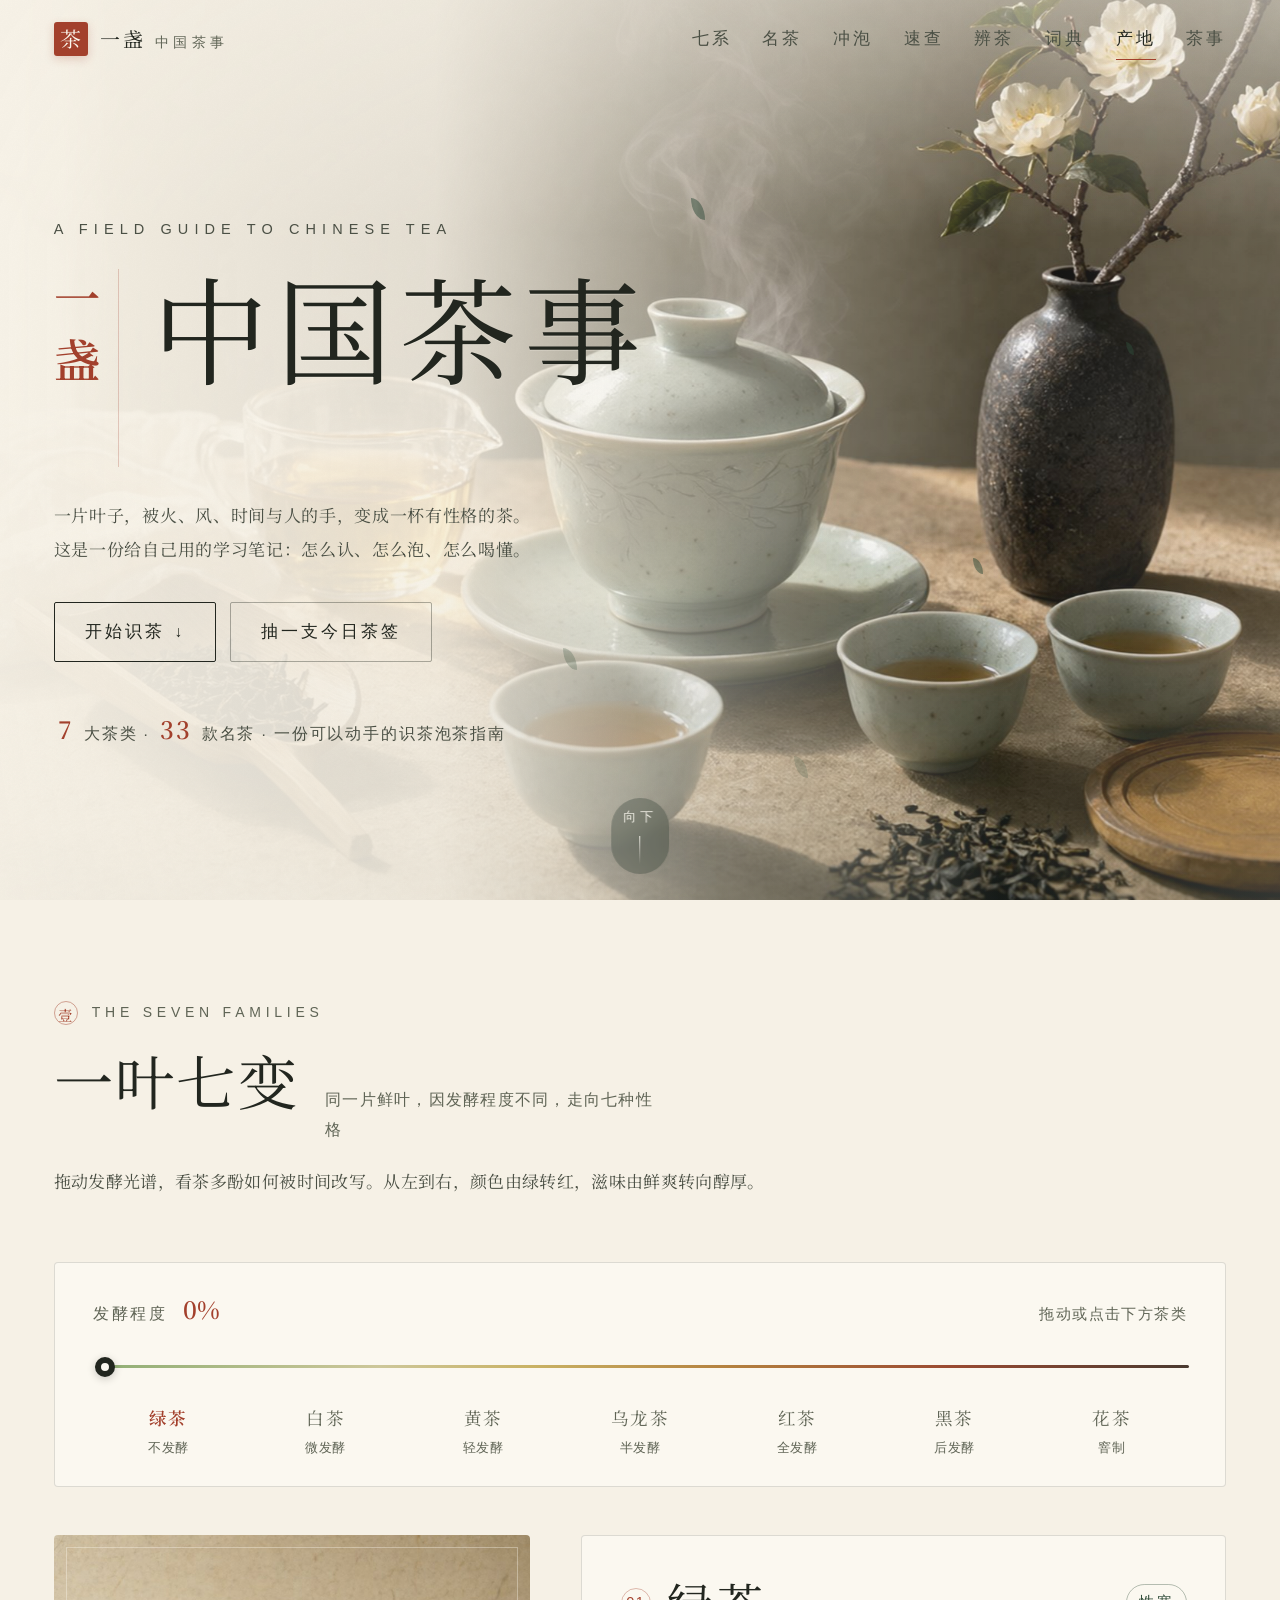
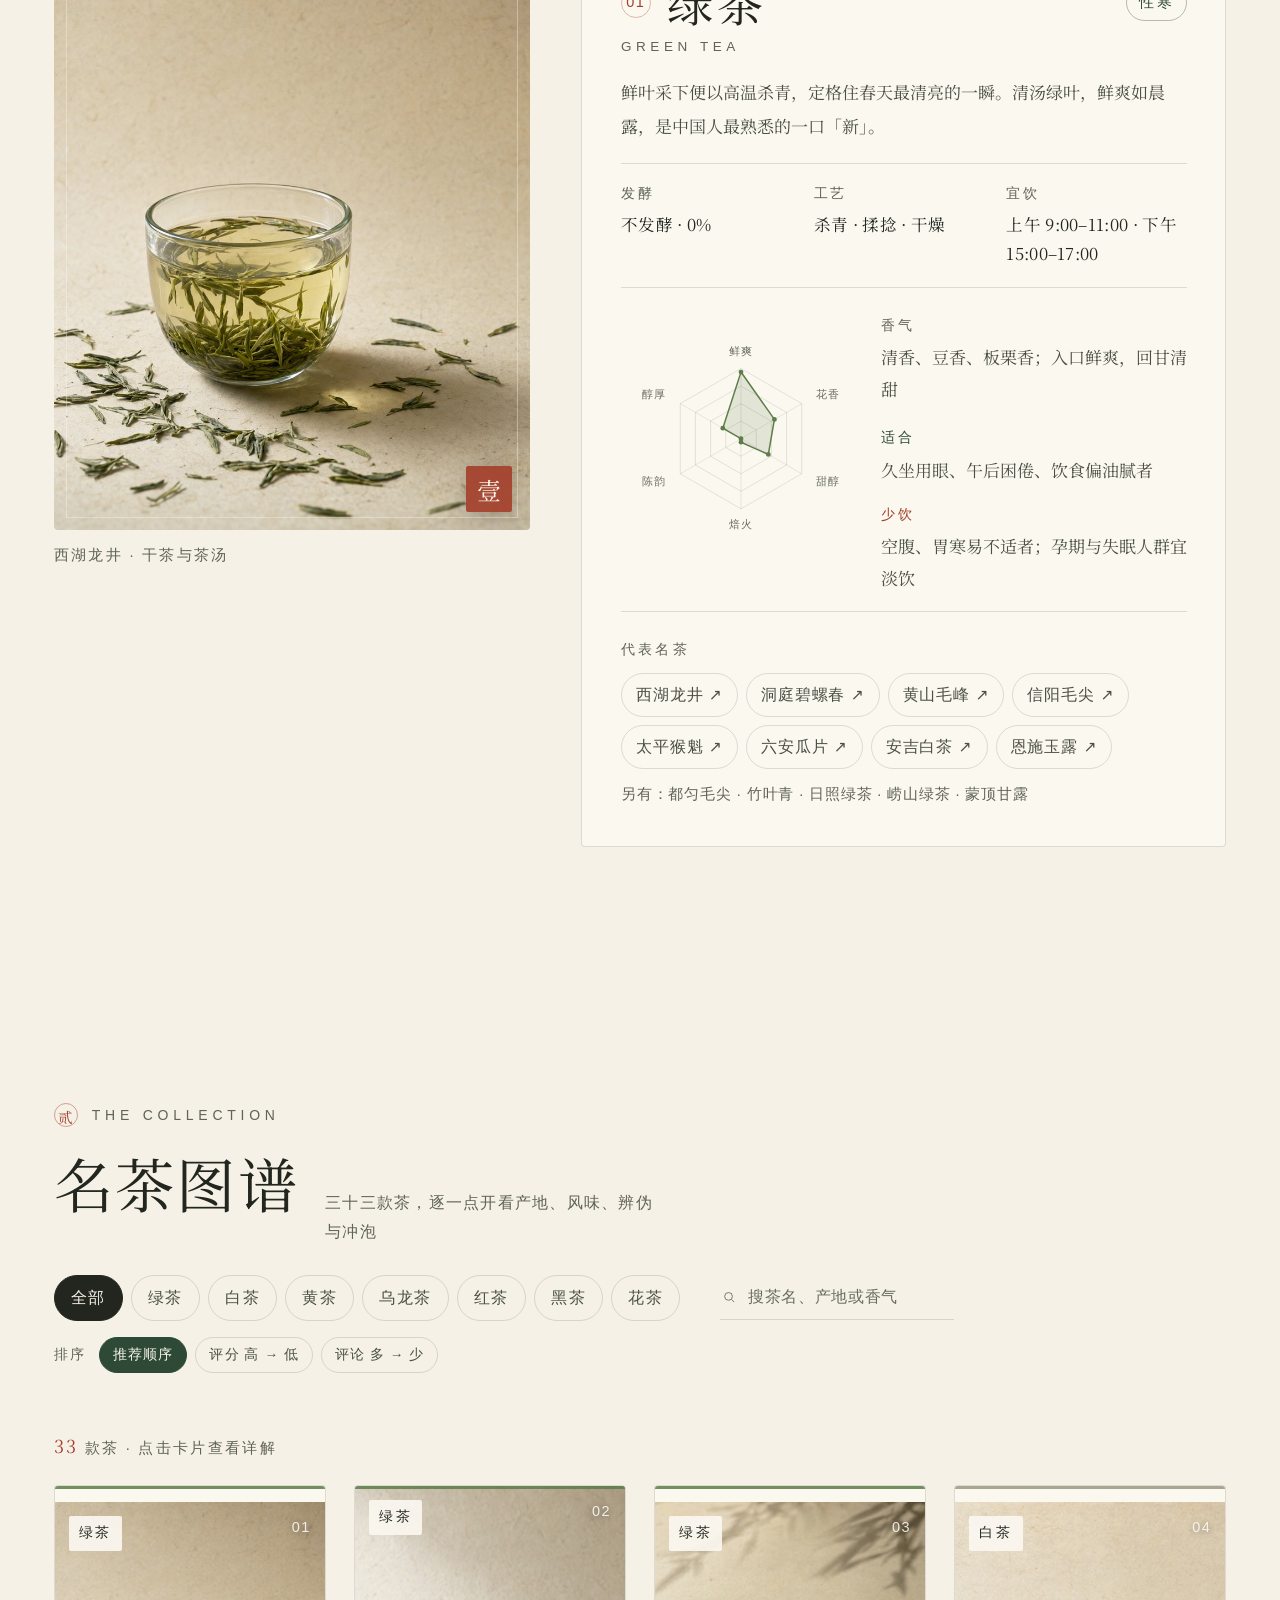
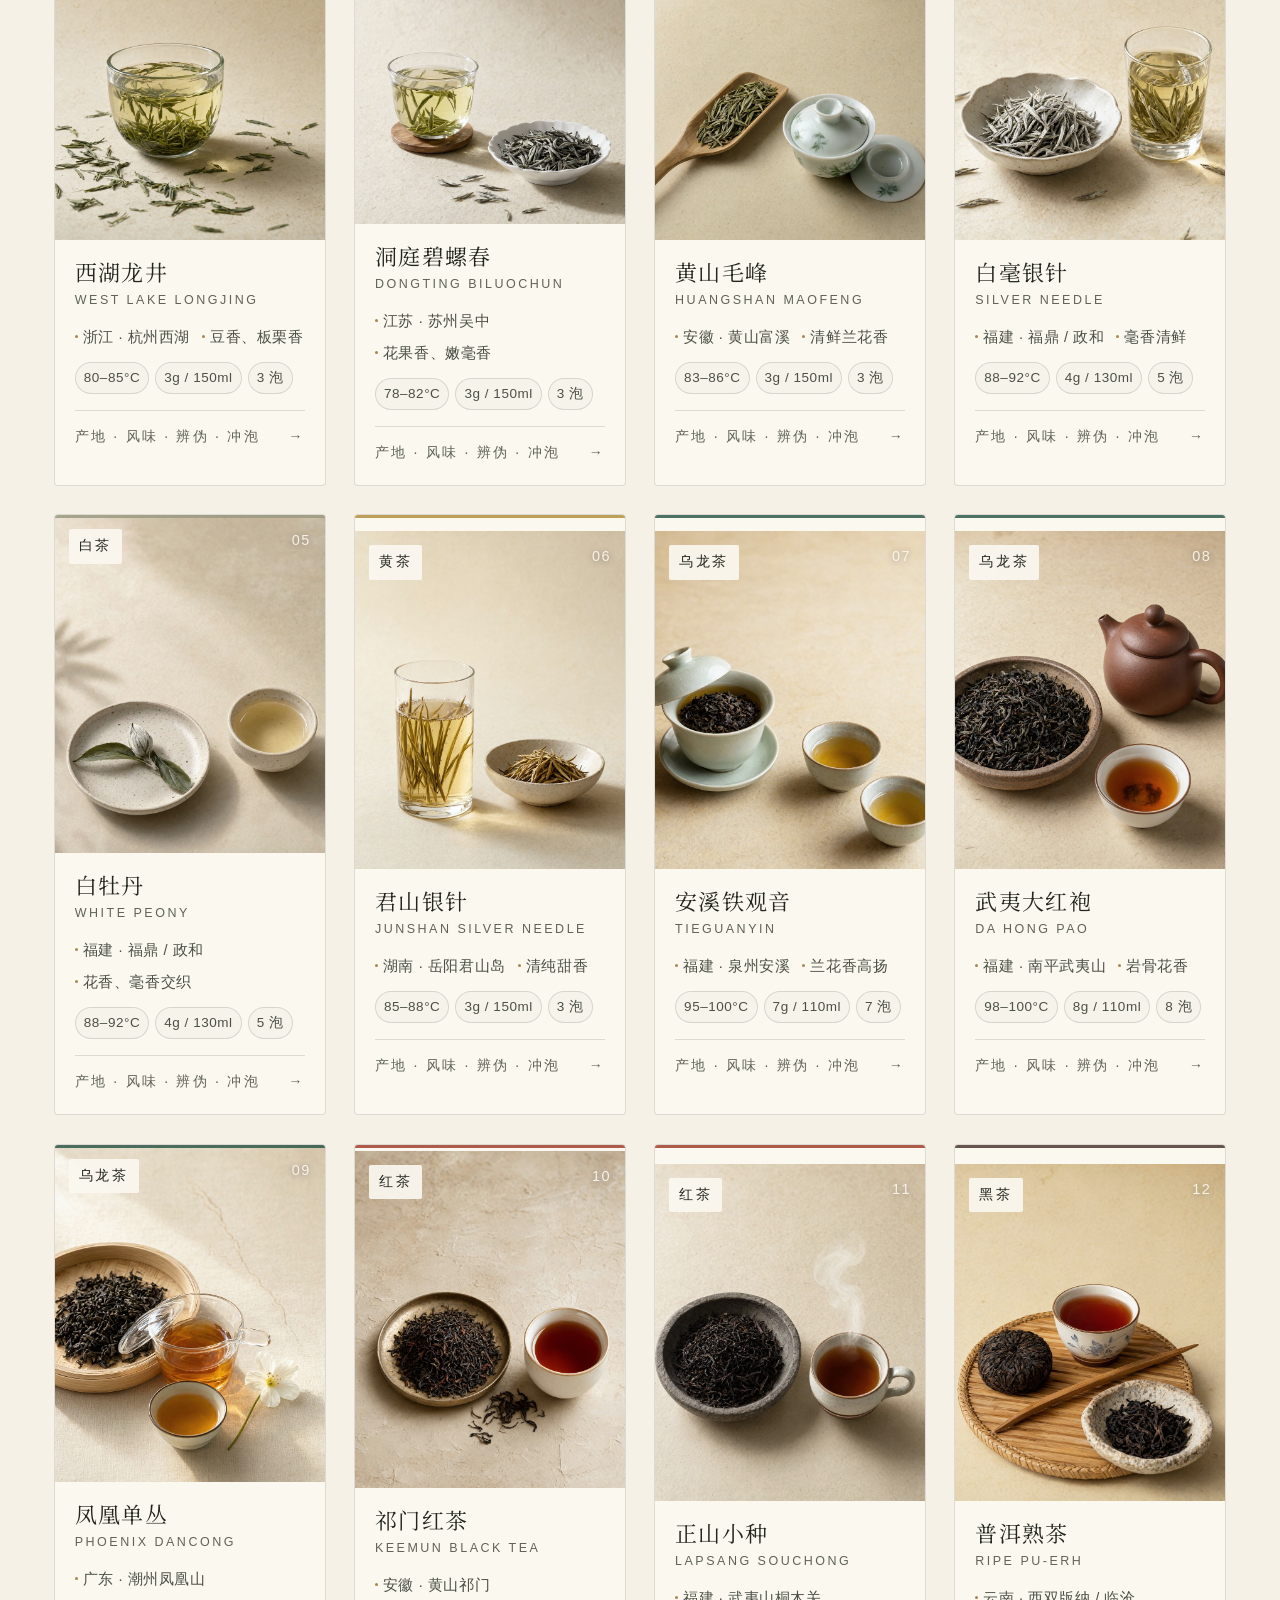
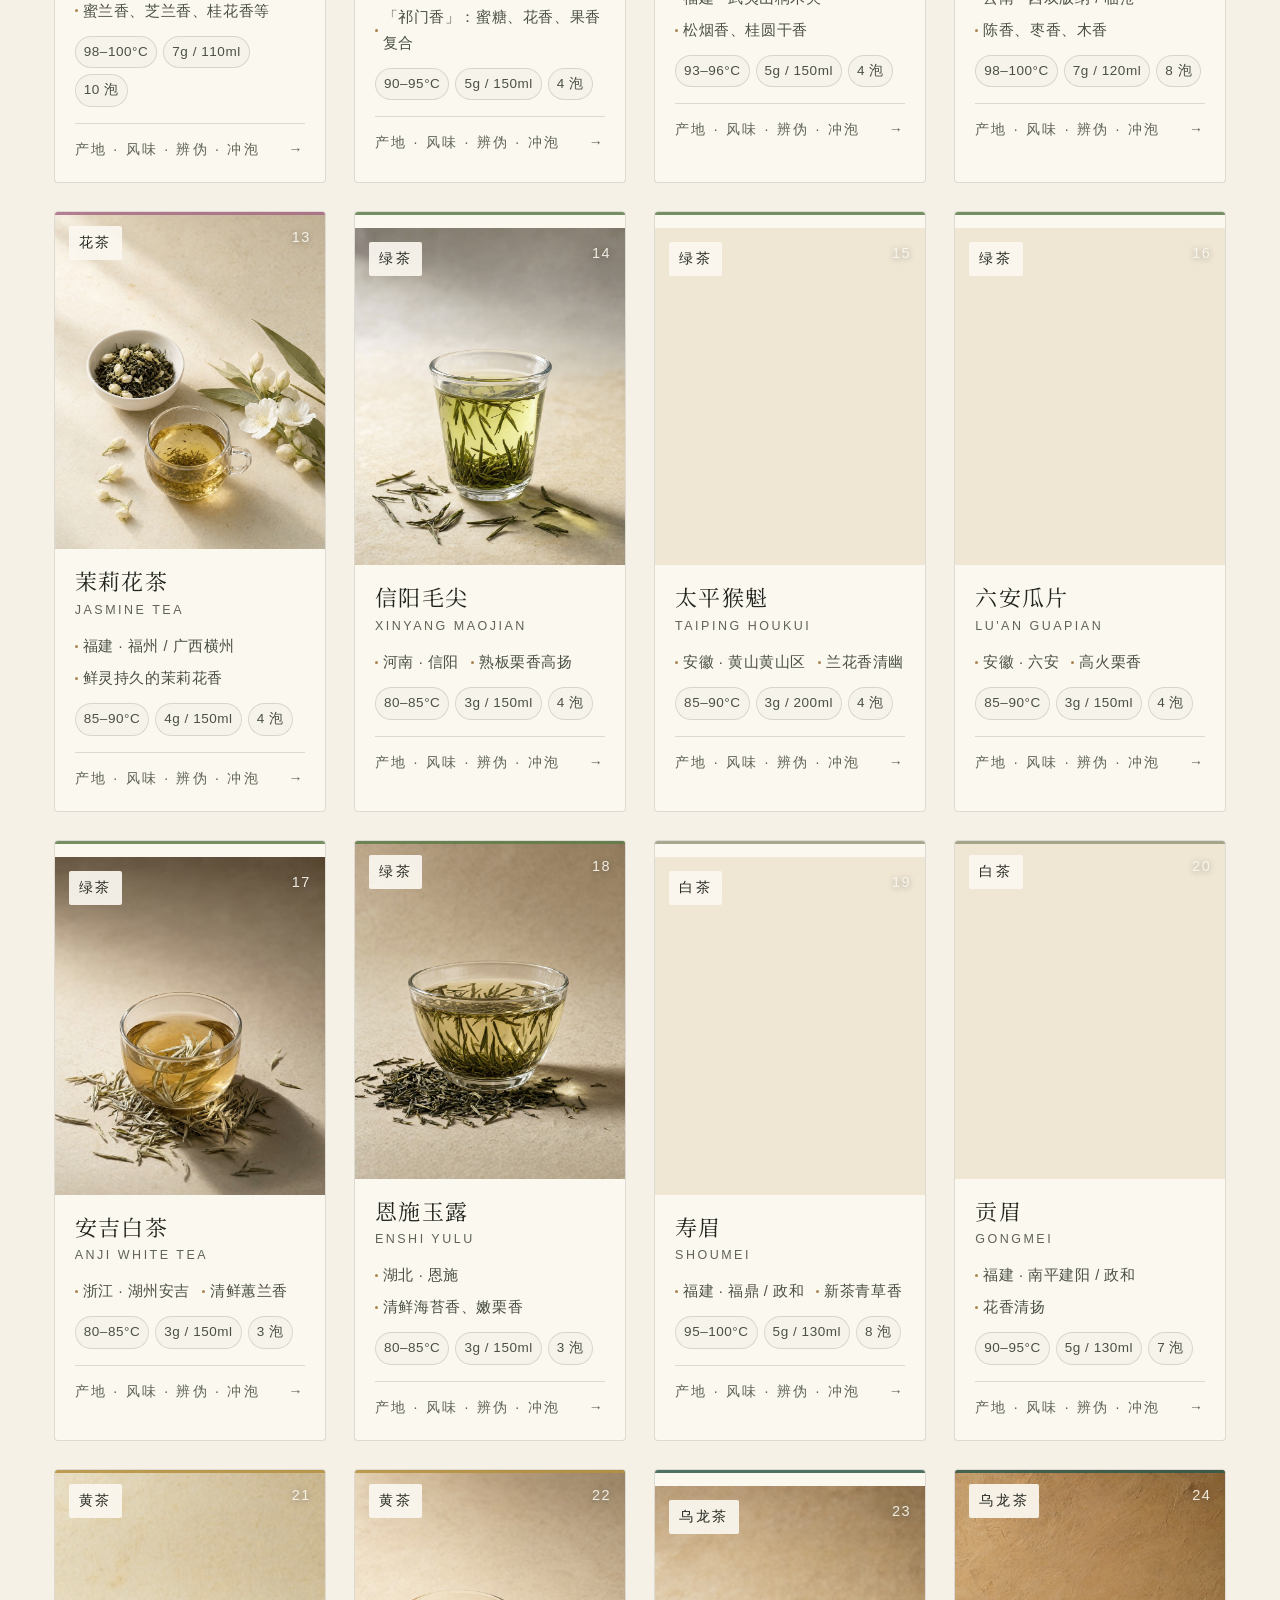
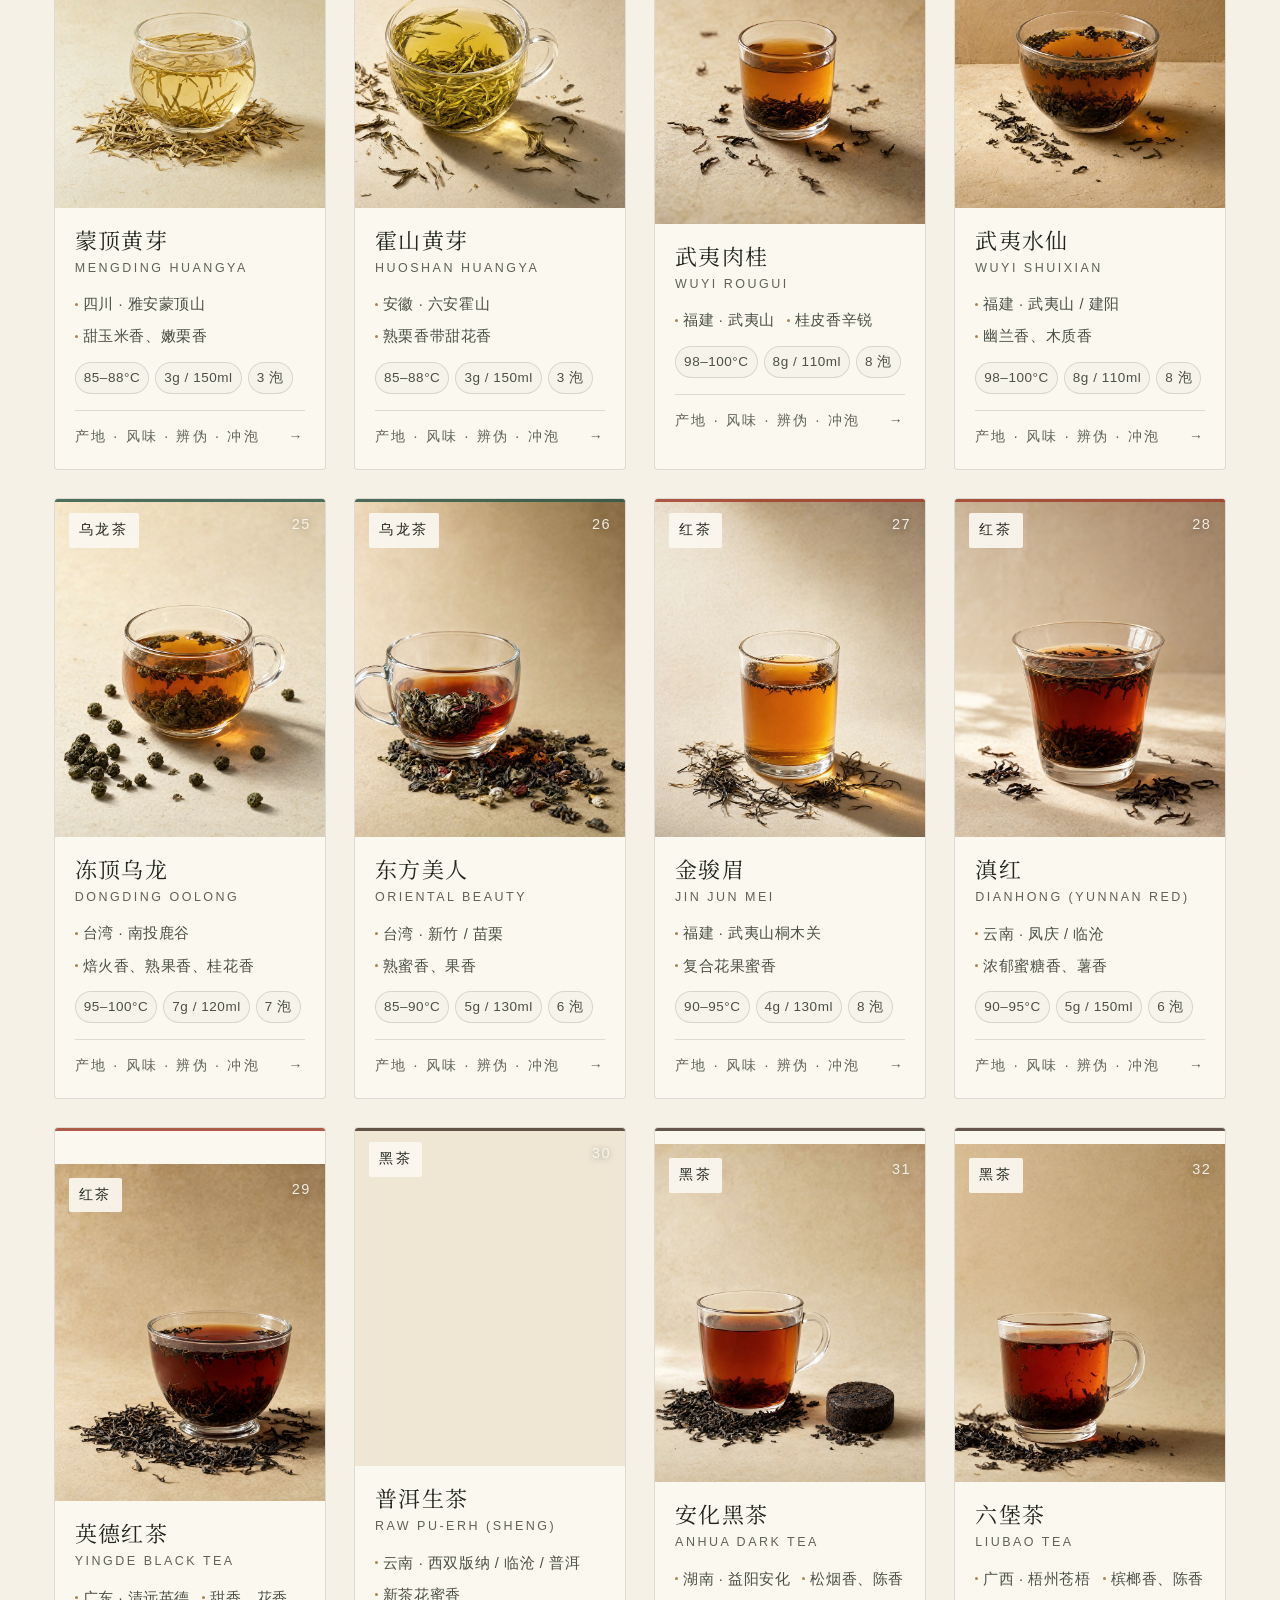
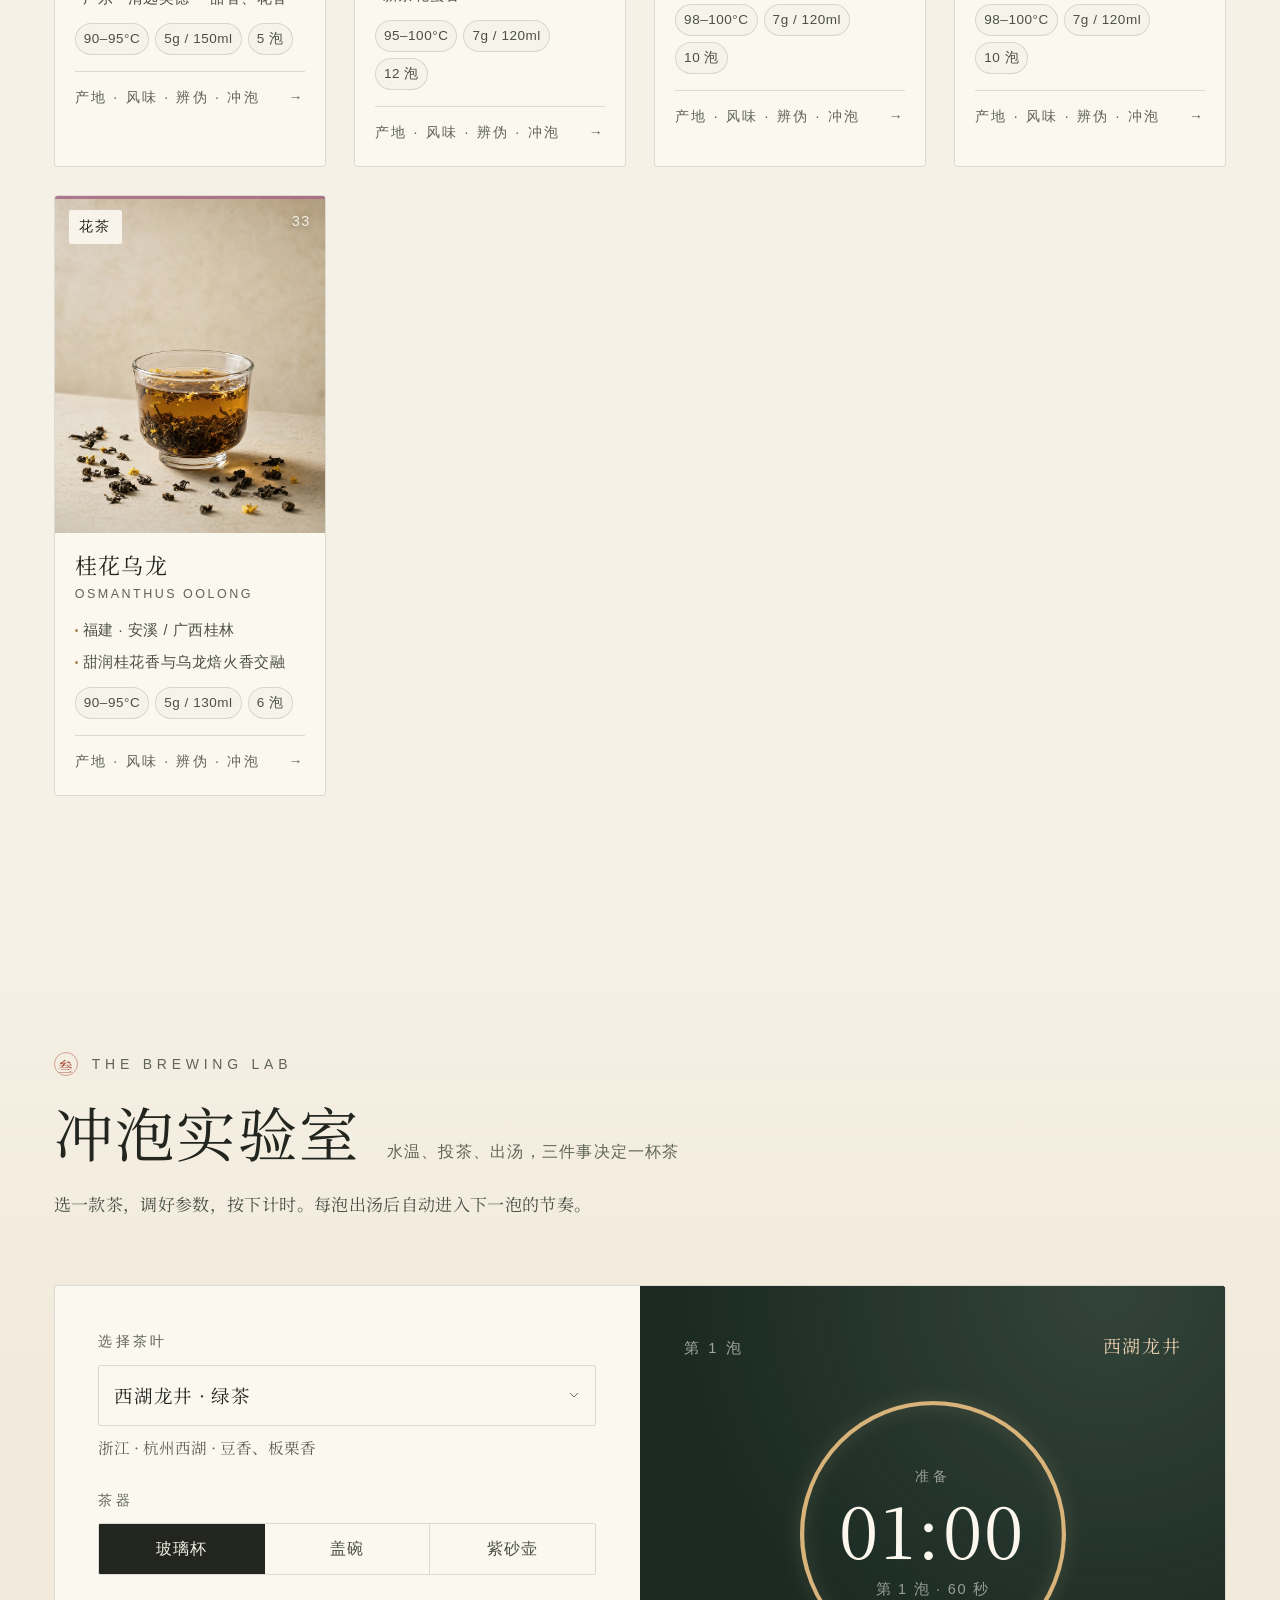
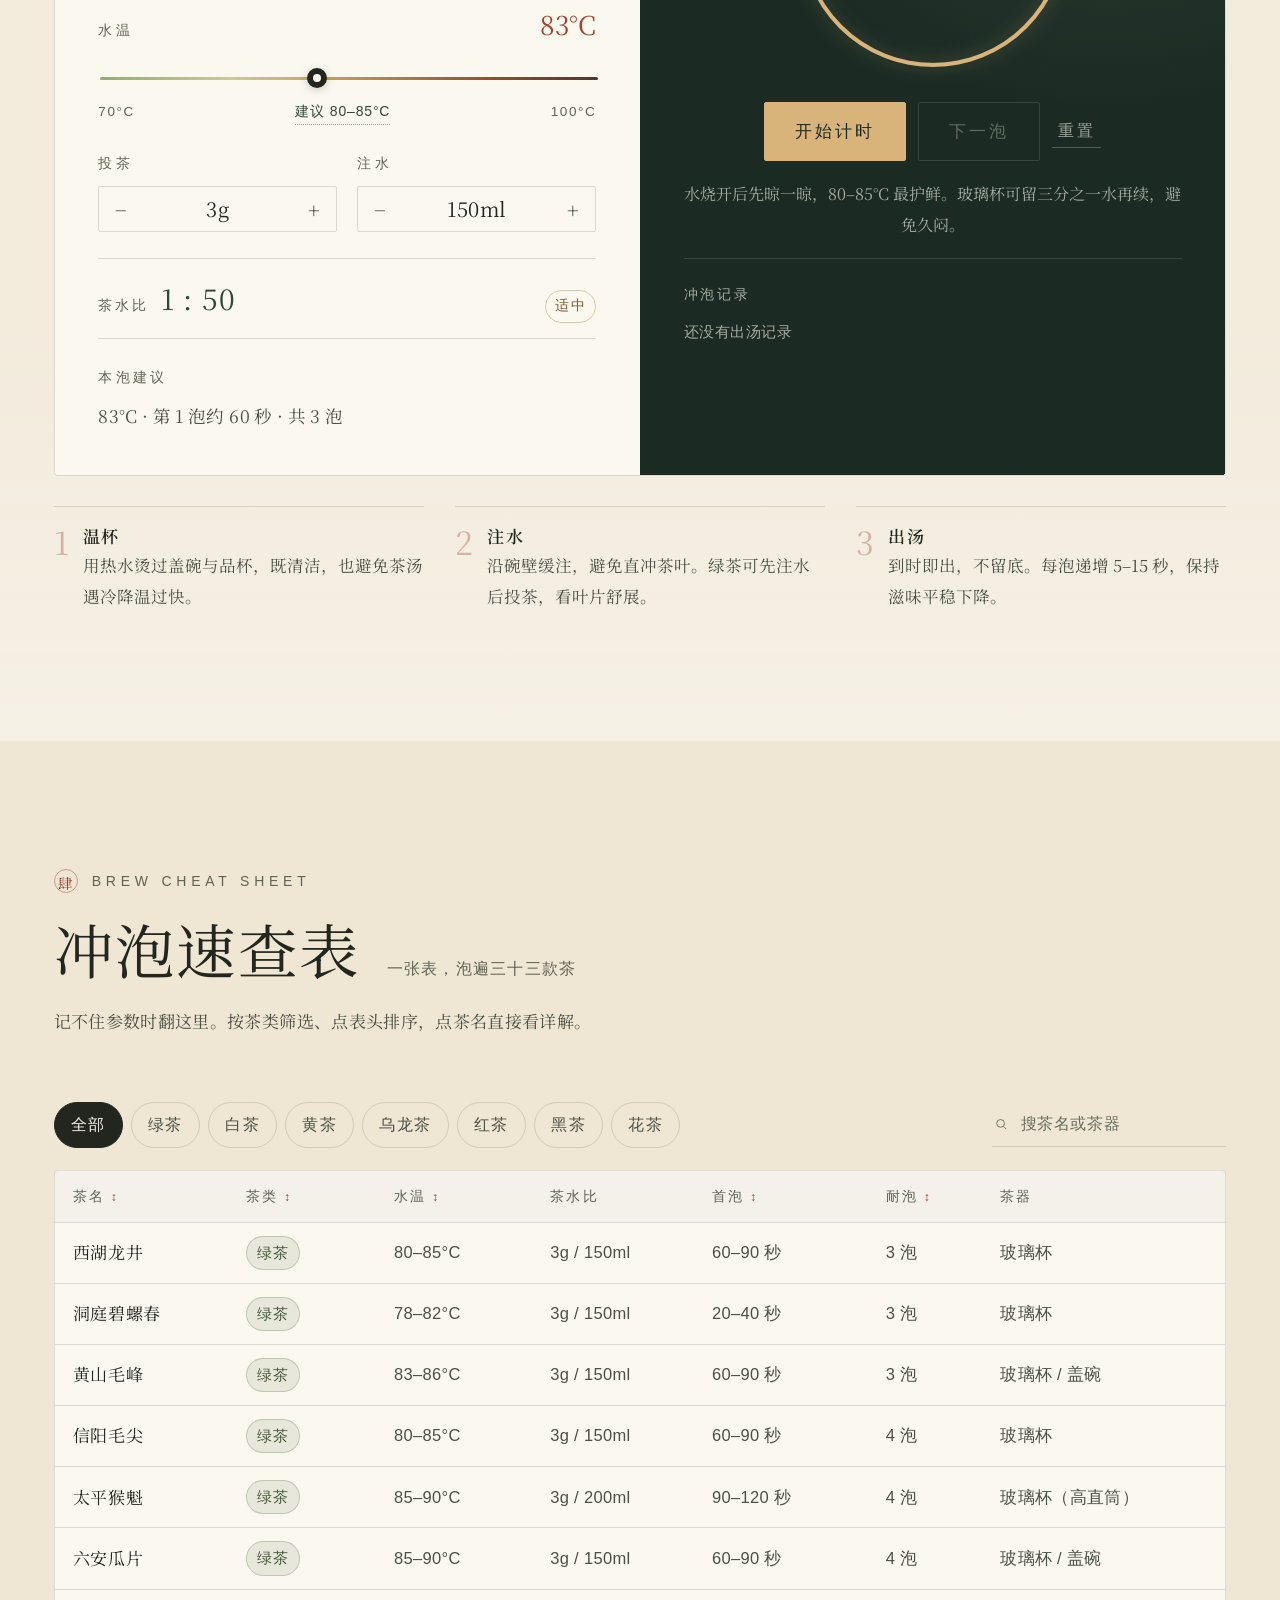
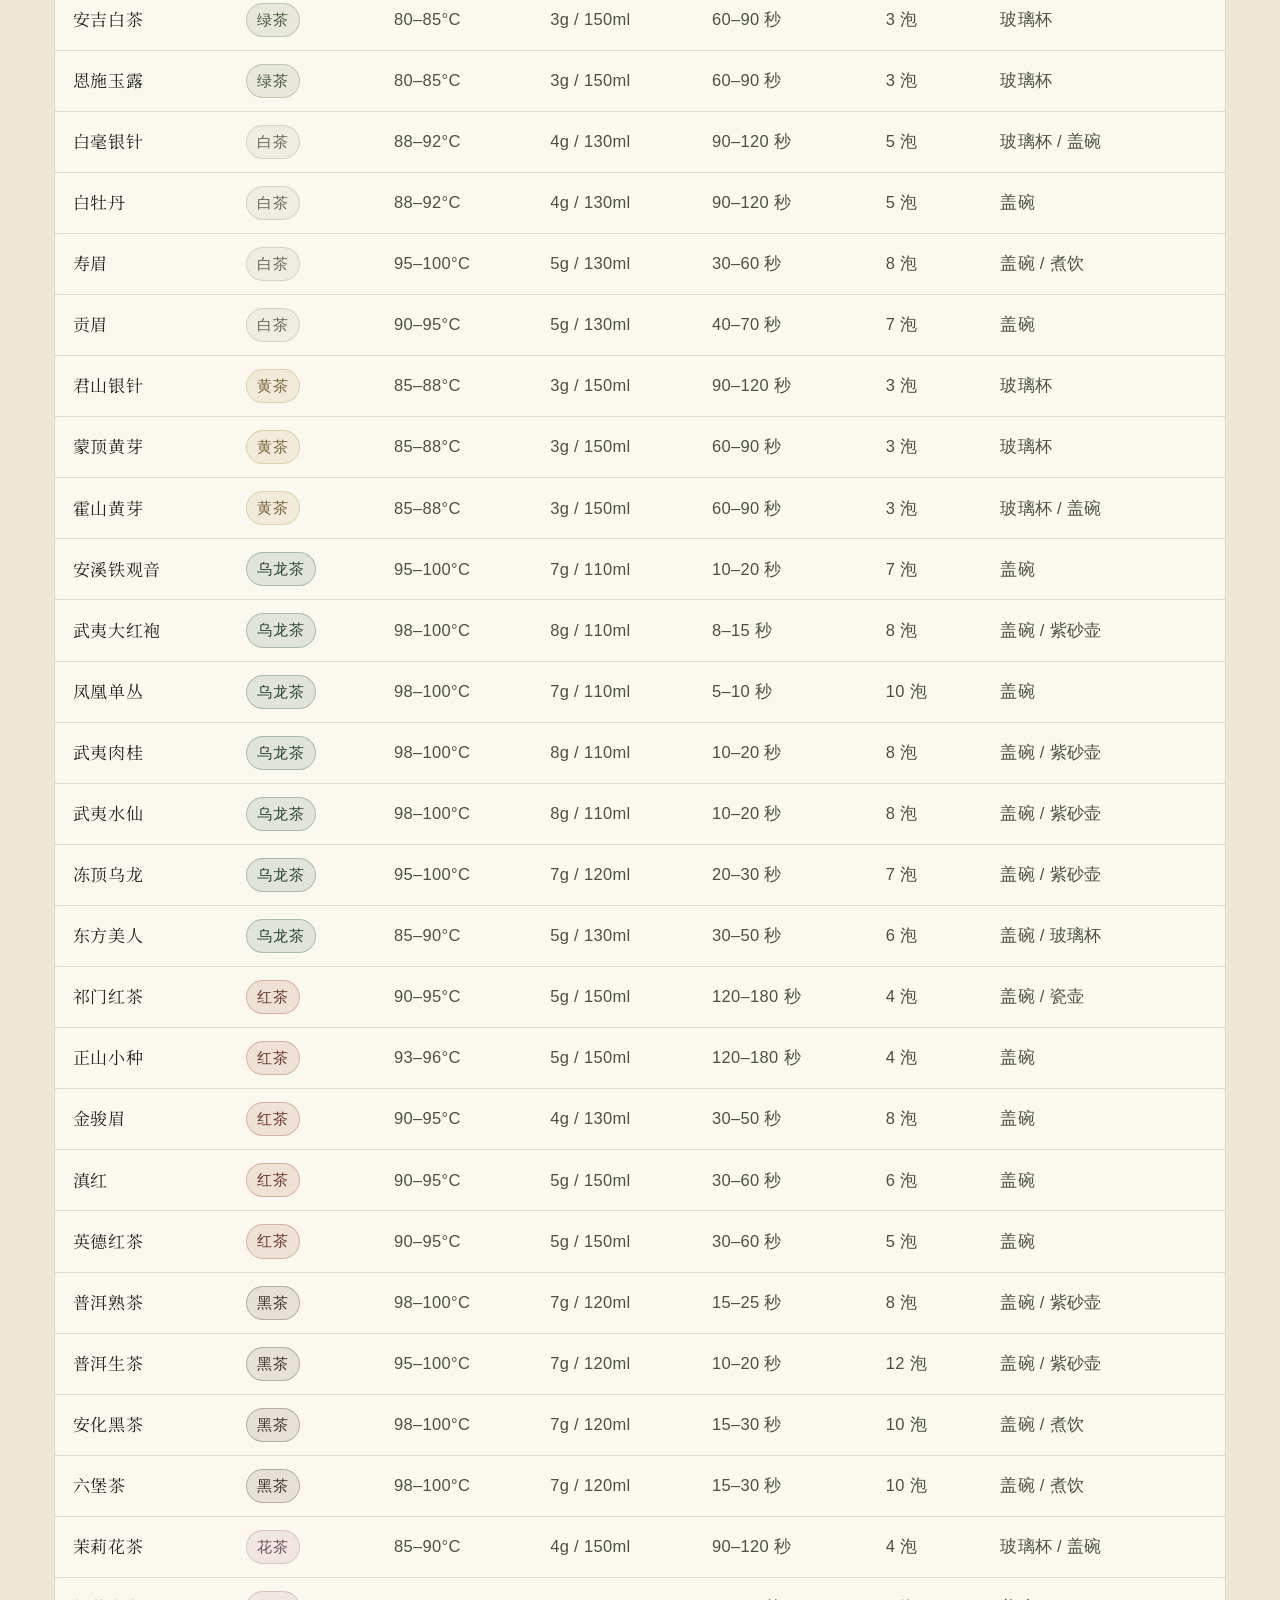
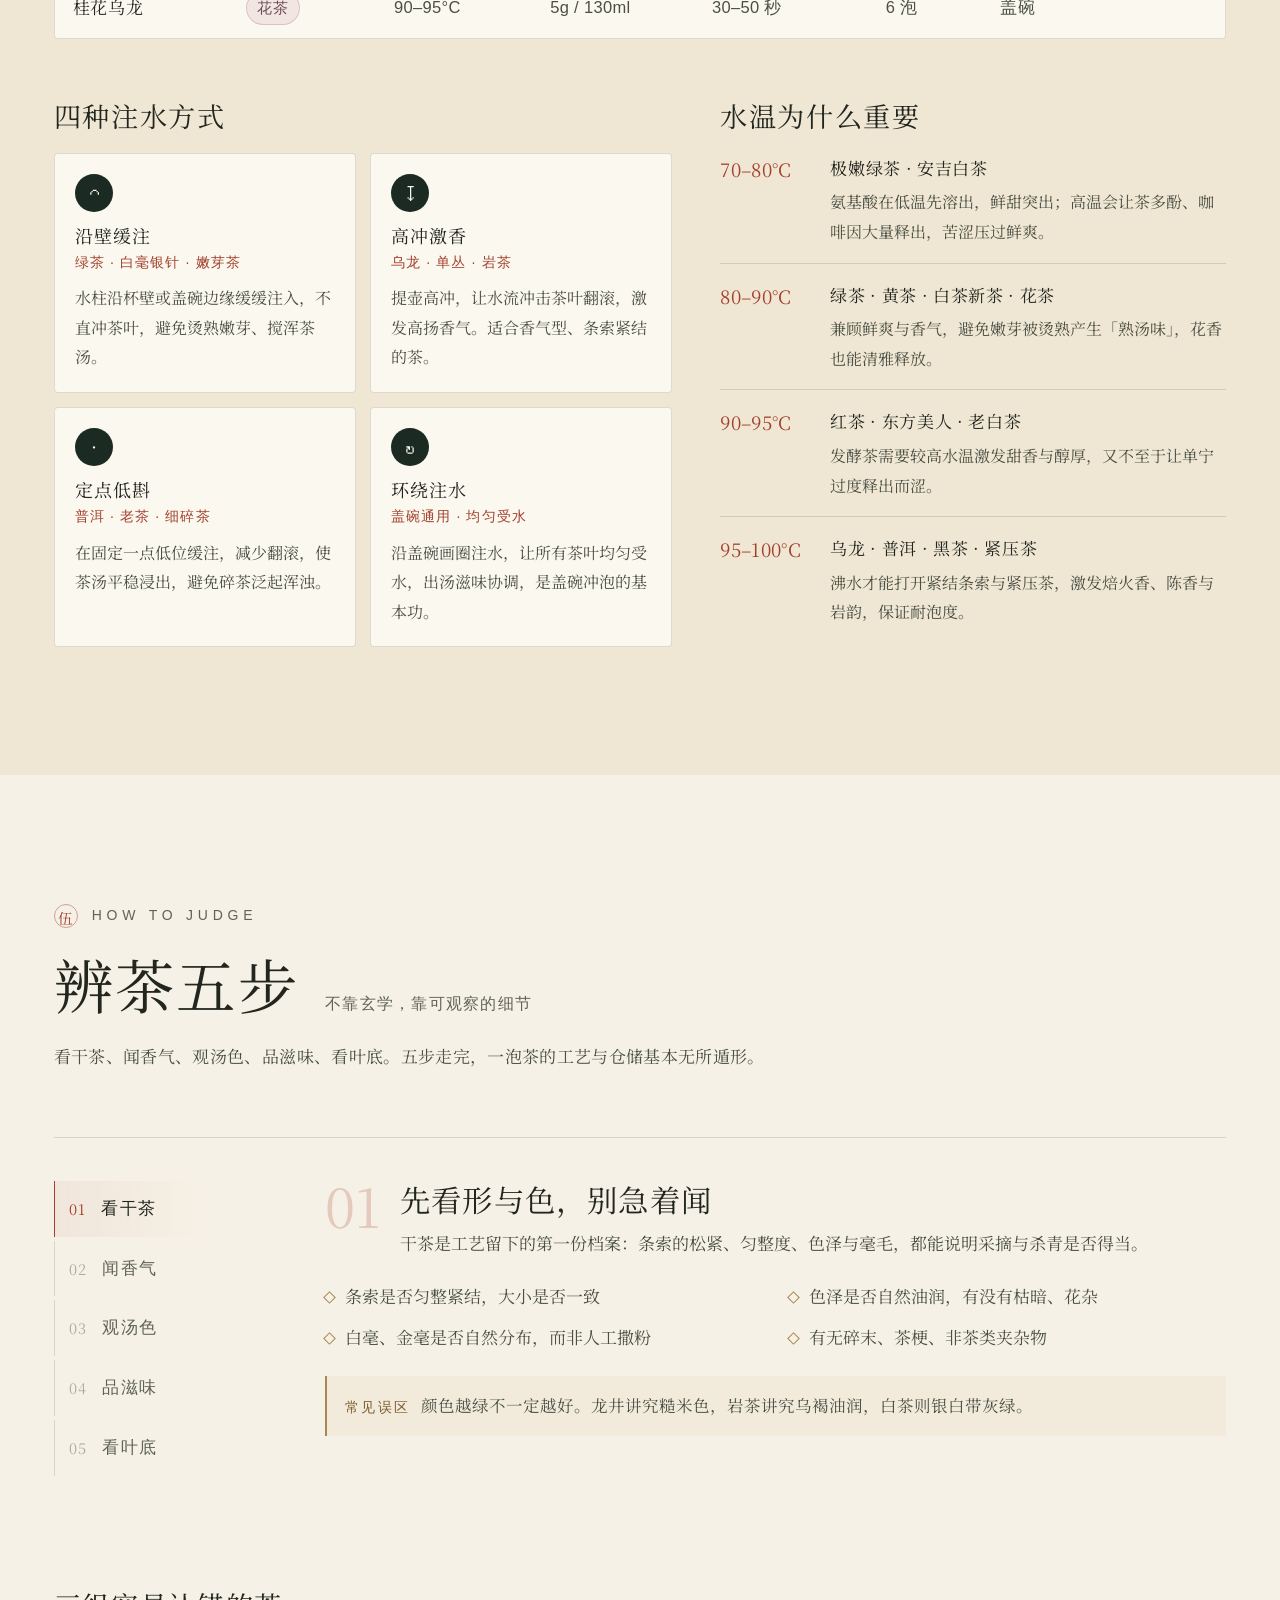
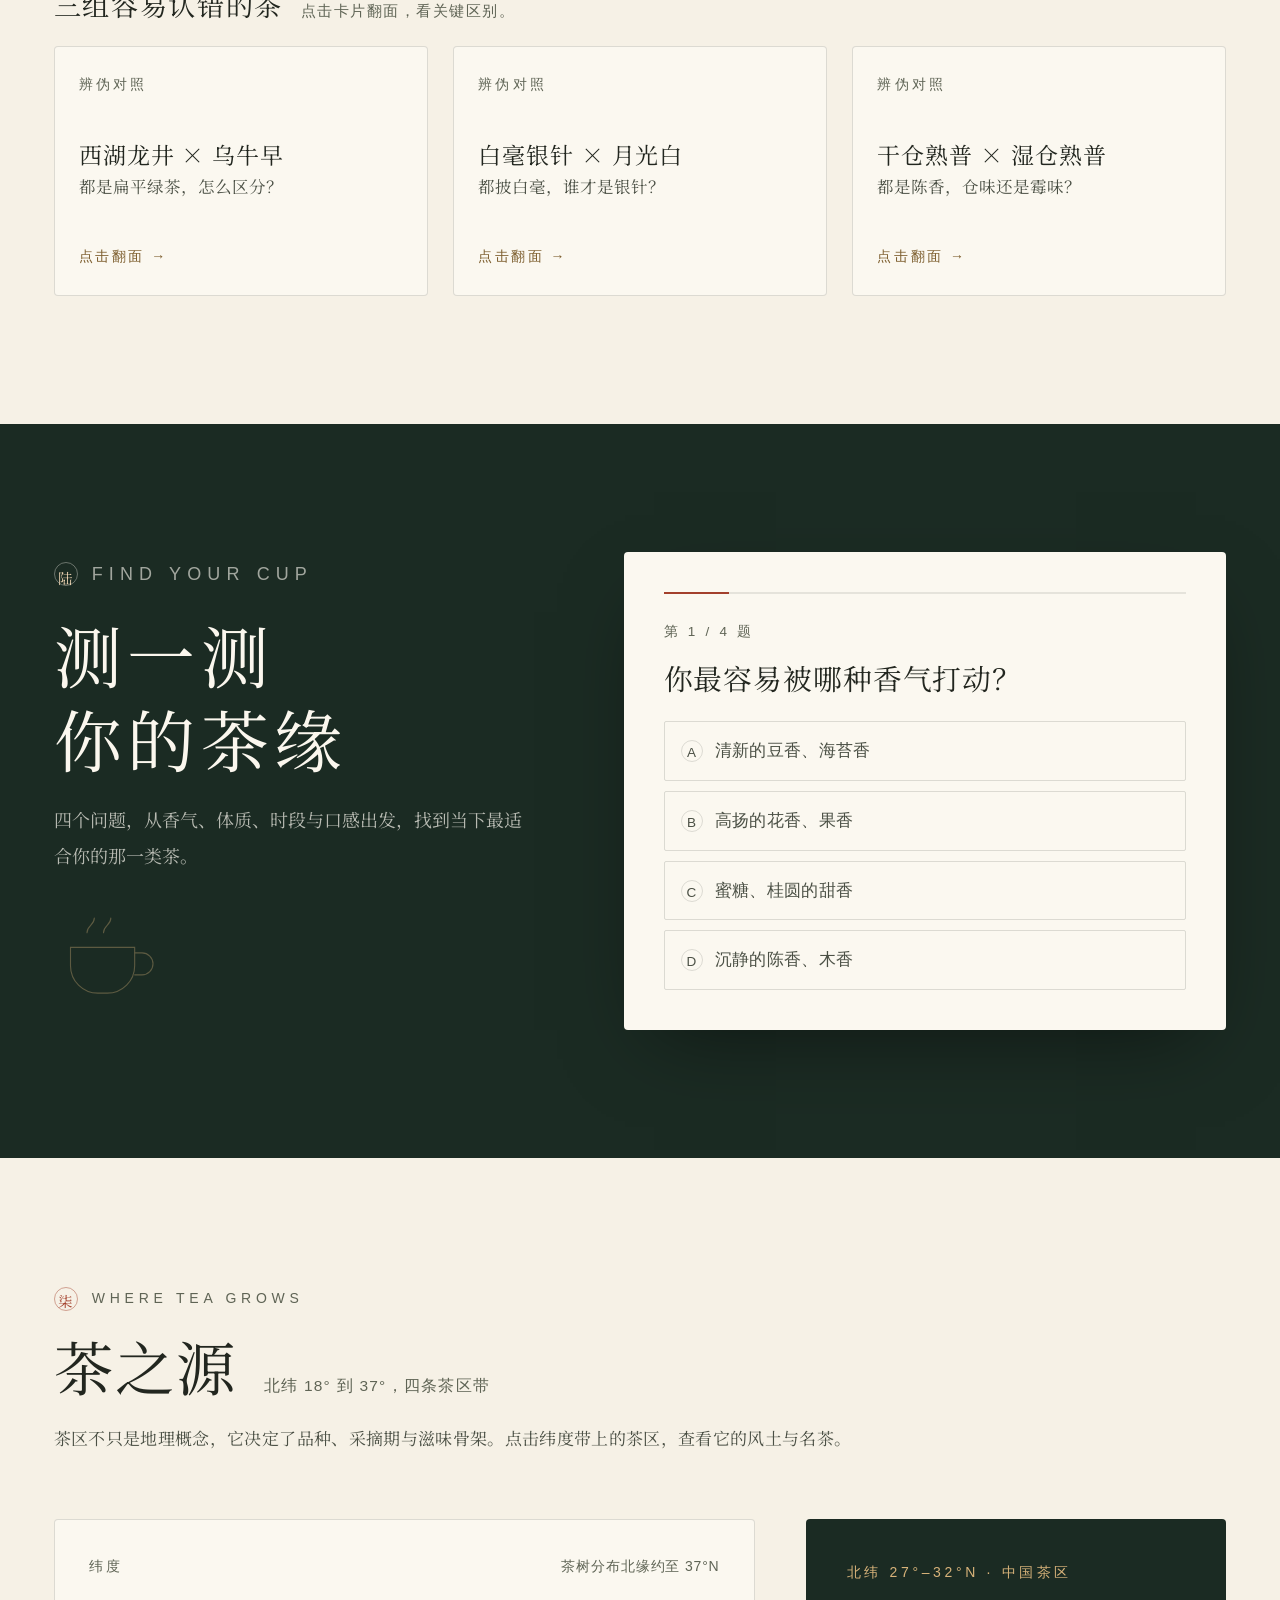
==== commit 4052f4f8: "fix: 整合每周巡检的可访问性与 SEO 修复 补齐搜索、弹窗和动态控件的读屏语义，修正移动端排版与对比度，并增加站点元数据、爬虫文件和 404 降级页。" ====
--- a/index.html
+++ b/index.html
@@ -1,16 +1,35 @@
 <!DOCTYPE html>
 <html lang="zh-CN">
 <head>
+<link rel="preload" href="assets/fonts/tea-serif-400.woff2" as="font" type="font/woff2" crossorigin>
 <meta charset="UTF-8">
-<meta name="viewport" content="width=device-width, initial-scale=1.0">
+<meta name="viewport" content="width=device-width, initial-scale=1.0, viewport-fit=cover">
 <title>一盏 · 中国茶事｜七大茶系、名茶图谱与冲泡指南</title>
-<meta name="description" content="从辨茶、冲泡到产地与茶文化：七大茶系、十三款名茶的香气、汤色、滋味、冲泡参数与辨伪要点，附发酵光谱、冲泡计时与茶缘测试。">
+<meta name="description" content="从辨茶、冲泡到产地与茶文化：七大茶系、三十三款名茶的香气、汤色、滋味、冲泡参数与辨伪要点，附发酵光谱、冲泡计时与茶缘测试。">
+<meta name="author" content="一盏 · 中国茶事">
+<meta name="robots" content="index, follow, max-image-preview:large">
+<link rel="canonical" href="https://sxs159733.github.io/chinese-tea-guide/">
+<meta property="og:type" content="website">
+<meta property="og:site_name" content="一盏 · 中国茶事">
+<meta property="og:locale" content="zh_CN">
+<meta property="og:title" content="一盏 · 中国茶事｜七大茶系、名茶图谱与冲泡指南">
+<meta property="og:description" content="从辨茶、冲泡到产地与茶文化：七大茶系、三十三款名茶的香气、汤色、滋味、冲泡参数与辨伪要点，附发酵光谱、冲泡计时与茶缘测试。">
+<meta property="og:url" content="https://sxs159733.github.io/chinese-tea-guide/">
+<meta property="og:image" content="https://sxs159733.github.io/chinese-tea-guide/assets/img/hero.jpg">
+<meta property="og:image:alt" content="一席中式茶桌：盖碗、公道杯、品茗杯与山茶花">
+<meta name="twitter:card" content="summary_large_image">
+<meta name="twitter:title" content="一盏 · 中国茶事｜七大茶系、名茶图谱与冲泡指南">
+<meta name="twitter:description" content="七大茶系、三十三款名茶的香气、汤色、滋味与冲泡参数，一份可以动手的识茶泡茶指南。">
+<meta name="twitter:image" content="https://sxs159733.github.io/chinese-tea-guide/assets/img/hero.jpg">
 <meta name="theme-color" content="#f6f1e6">
 <link rel="icon" href="data:image/svg+xml,%3Csvg xmlns='http://www.w3.org/2000/svg' viewBox='0 0 64 64'%3E%3Crect width='64' height='64' rx='10' fill='%23a3402c'/%3E%3Ctext x='32' y='45' font-size='38' font-family='serif' text-anchor='middle' fill='%23fbf7ee'%3E茶%3C/text%3E%3C/svg%3E">
 <link rel="stylesheet" href="assets/styles.css">
 <link rel="stylesheet" href="assets/community.css">
+<link rel="preconnect" href="https://sgp.cloud.appwrite.io" crossorigin>
+<link rel="dns-prefetch" href="https://sgp.cloud.appwrite.io">
 </head>
 <body>
+<a class="skip-link" href="#top">跳到主要内容</a>
 <div class="grain" aria-hidden="true"></div>
 <div class="scroll-progress" aria-hidden="true"><span id="scrollBar"></span></div>
 
@@ -34,12 +53,39 @@
   </button>
 </header>
 
+<noscript>
+  <style>
+    .noscript-note{max-width:820px;margin:28px auto;padding:24px 28px;background:#fbf8f0;border:1px solid rgba(34,38,31,.14);border-left:4px solid #a3402c;border-radius:4px;color:#22261f;font-size:15.5px;line-height:1.9}
+    .noscript-note h2{font-size:20px;margin:0 0 12px;color:#a3402c}
+    .noscript-note h3{font-size:16.5px;margin:18px 0 8px}
+    .noscript-note ul{padding-left:22px;margin:8px 0}
+    .noscript-note li{margin:4px 0}
+    .noscript-note a{color:#a3402c}
+  </style>
+  <div class="noscript-note" role="note" aria-label="浏览器脚本未启用提示">
+    <h2>需要开启 JavaScript 才能浏览完整内容</h2>
+    <p>「一盏 · 中国茶事」是一份关于中国茶的交互式学习笔记，收录七大茶系、三十三款名茶的香气、汤色、滋味、冲泡参数与辨伪要点，并提供发酵光谱、辨茶五步、冲泡计时、产地纬度图与茶缘测试。名茶图谱、辨茶词典、茶文化年代轴与评分评论等版块由脚本动态生成，当前浏览器未启用 JavaScript，这些版块暂无法显示；评分与评论功能还需要连接第三方服务。</p>
+    <p>请在浏览器设置中允许本站运行 JavaScript 后刷新页面。若你正在使用阅读器、搜索爬虫或无障碍辅助工具，可参考下方静态摘要了解本站内容范围。</p>
+    <h3>本站涵盖的七大茶系与代表茶品</h3>
+    <ul>
+      <li>绿茶（不发酵）：西湖龙井、洞庭碧螺春、黄山毛峰、信阳毛尖、太平猴魁、六安瓜片、安吉白茶、恩施玉露</li>
+      <li>白茶（微发酵）：白毫银针、白牡丹、贡眉、寿眉</li>
+      <li>黄茶（轻发酵）：君山银针、蒙顶黄芽、霍山黄芽</li>
+      <li>乌龙茶（半发酵）：安溪铁观音、武夷大红袍、凤凰单丛、武夷肉桂、武夷水仙、冻顶乌龙、东方美人</li>
+      <li>红茶（全发酵）：祁门红茶、正山小种、金骏眉、滇红、英德红茶</li>
+      <li>黑茶（后发酵）：普洱熟茶、普洱生茶、安化黑茶、六堡茶</li>
+      <li>花茶（窨制）：茉莉花茶、桂花乌龙</li>
+    </ul>
+    <p>内容最后核对：2026 年 11 月。内容反馈与勘误：<a href="https://github.com/sxs159733/chinese-tea-guide/issues" rel="noopener">GitHub Issues</a>。</p>
+  </div>
+</noscript>
+
 <main id="top">
 
   <!-- HERO -->
   <section class="hero" aria-label="开篇">
     <div class="hero-media">
-      <img src="assets/img/hero.jpg" alt="一席中式茶桌：盖碗、茶海、品茗杯与山茶花" fetchpriority="high">
+      <img src="assets/img/hero.jpg" alt="一席中式茶桌：盖碗、公道杯、品茗杯与山茶花" width="1800" height="1200" fetchpriority="high">
     </div>
     <div class="hero-veil" aria-hidden="true"></div>
     <div class="hero-leaves" aria-hidden="true"><i></i><i></i><i></i><i></i><i></i></div>
@@ -98,7 +144,7 @@
     <div class="seven-stage reveal">
       <figure class="stage-figure">
         <div class="figure-frame">
-          <img id="catImage" src="assets/img/longjing.jpg" alt="西湖龙井干茶与茶汤">
+          <img id="catImage" src="assets/img/longjing.jpg" alt="西湖龙井茶叶意境示意图" width="860" height="1075">
           <span class="figure-stamp" id="catStamp">壹</span>
         </div>
         <figcaption id="catCaption">西湖龙井 · 干茶与茶汤</figcaption>
@@ -140,6 +186,20 @@
       </div>
     </div>
   </section>
+
+  <!-- 结构化数据：整站此前 0 个 JSON-LD；放在 body 内同样可被搜索引擎解析 -->
+  <script type="application/ld+json">
+  {
+    "@context": "https://schema.org",
+    "@type": "WebSite",
+    "name": "一盏 · 中国茶事",
+    "alternateName": "Chinese Tea Field Guide",
+    "url": "https://sxs159733.github.io/chinese-tea-guide/",
+    "description": "从辨茶、冲泡到产地与茶文化：七大茶系、三十三款名茶的香气、汤色、滋味、冲泡参数与辨伪要点，附发酵光谱、冲泡计时与茶缘测试。",
+    "inLanguage": "zh-CN",
+    "isAccessibleForFree": true
+  }
+  </script>
 
   <!-- 名茶图谱 -->
   <section class="section section-teas" id="teas">
@@ -160,7 +220,8 @@
         <button type="button" class="sort-chip" data-sort="comments" aria-pressed="false">评论 多 → 少</button>
       </div>
     </div>
-    <p class="result-line reveal"><span id="resultCount">33</span> 款茶 <span id="resultHint">· 点击卡片查看详解</span></p>
+    <!-- 巡检补充：筛选/搜索后结果数会变化，原先屏幕阅读器收不到任何反馈（WCAG 4.1.3） -->
+    <p class="result-line reveal" role="status" aria-live="polite" aria-atomic="true"><span id="resultCount">33</span> 款茶 <span id="resultHint">· 点击卡片查看详解</span></p>
     <div class="tea-grid" id="teaGrid"></div>
   </section>
 
@@ -289,14 +350,15 @@
     <p class="cheat-swipe-hint" aria-hidden="true">← 左右滑动查看完整参数 →</p>
     <div class="cheat-table-wrap reveal">
       <table class="cheat-table">
+        <caption style="position:absolute;width:1px;height:1px;padding:0;margin:-1px;overflow:hidden;clip:rect(0 0 0 0);white-space:nowrap;border:0">三十三款名茶冲泡参数速查表；点击表头或按回车键可按该列排序</caption>
         <thead>
           <tr>
-            <th data-sort="name" scope="col">茶名</th>
-            <th data-sort="cat" scope="col">茶类</th>
-            <th data-sort="temp" scope="col">水温</th>
+            <th data-sort="name" scope="col" tabindex="0" aria-sort="none">茶名</th>
+            <th data-sort="cat" scope="col" tabindex="0" aria-sort="none">茶类</th>
+            <th data-sort="temp" scope="col" tabindex="0" aria-sort="none">水温</th>
             <th scope="col">茶水比</th>
-            <th data-sort="time" scope="col">首泡</th>
-            <th data-sort="steeps" scope="col">耐泡</th>
+            <th data-sort="time" scope="col" tabindex="0" aria-sort="none">首泡</th>
+            <th data-sort="steeps" scope="col" tabindex="0" aria-sort="none">耐泡</th>
             <th scope="col">茶器</th>
           </tr>
         </thead>
@@ -413,7 +475,7 @@
     </div>
 
     <figure class="mountain reveal">
-      <img src="assets/img/mountain.jpg" alt="晨雾中的中国茶山梯田" loading="lazy">
+      <img src="assets/img/mountain.jpg" alt="晨雾笼罩的山岭梯田与石板游步道（意境示意图，非茶园实景）" width="1600" height="1067" loading="lazy" decoding="async">
       <figcaption>
         <span>高山云雾出好茶</span>
         <p>海拔、温差与漫射光，让叶片在缓慢生长中积累更多氨基酸与芳香物质。</p>
@@ -440,7 +502,7 @@
           <div class="era-notes" id="eraNotes"></div>
         </div>
         <figure class="era-figure" id="eraFigure">
-          <img src="assets/img/diancha.jpg" alt="宋代点茶：黑釉建盏与茶筅" loading="lazy">
+          <img src="assets/img/diancha.jpg" alt="宋代点茶：黑釉建盏、茶筅与茶沫" width="1400" height="933" loading="lazy" decoding="async">
           <figcaption>宋 · 点茶 · 击拂出汤花</figcaption>
         </figure>
       </div>
@@ -523,7 +585,8 @@
     <div><span>图片来源</span><p>站内图片为 AI 生成的意境示意图，用于呈现茶汤、干茶与茶席氛围，不代表具体商品。请以实际茶品为准。</p></div>
     <div><span>关于</span><p>一盏 · 中国茶事<br>七大茶系 · 三十三款名茶<br>识茶、泡茶、辨茶与茶文化</p></div>
   </div>
-  <p class="foot-copy">© 2026 一盏 · 中国茶事</p>
+  <p class="foot-update">最后更新：2026-11-08 · 每周巡检内容与链接有效性</p>
+  <p class="foot-copy">© 2026 一盏 · 中国茶事 · <a href="https://github.com/sxs159733/chinese-tea-guide/issues" rel="noopener">内容反馈与勘误</a></p>
 </footer>
 
 <!-- 茶叶详情 -->
@@ -532,7 +595,7 @@
   <div class="modal-sheet" role="dialog" aria-modal="true" aria-labelledby="modalTitle">
     <button class="modal-close" data-close aria-label="关闭详情">×</button>
     <div class="modal-media">
-      <img id="modalImg" src="assets/img/longjing.jpg" alt="">
+      <img id="modalImg" src="assets/img/longjing.jpg" alt="茶叶意境示意图" width="860" height="1075">
       <span class="modal-cat" id="modalCat"></span>
       <p class="modal-photo-note">意境示意图</p>
     </div>
@@ -585,8 +648,8 @@
   </div>
 </div>
 
-<script src="assets/data.js"></script>
-<script src="assets/community.js"></script>
-<script src="assets/app.js"></script>
+<script src="assets/data.js" defer></script>
+<script src="assets/community.js" defer></script>
+<script src="assets/app.js" defer></script>
 </body>
 </html>
--- a/assets/styles.css
+++ b/assets/styles.css
@@ -6,14 +6,16 @@
 @font-face {
   font-family: "Noto Serif SC";
   src: url("fonts/tea-serif-400.woff2") format("woff2");
-  font-weight: 400;
+  /* 覆盖 300–500：原本大量 font-weight:500 会被浏览器合成伪粗体 */
+  font-weight: 300 500;
   font-style: normal;
   font-display: swap;
 }
 @font-face {
   font-family: "Noto Serif SC";
   src: url("fonts/tea-serif-600.woff2") format("woff2");
-  font-weight: 600;
+  /* 覆盖 600–700：原本 .spectrum-dots button.active b 的 700 无真实字形 */
+  font-weight: 600 700;
   font-style: normal;
   font-display: swap;
 }
@@ -23,9 +25,15 @@
   --site-accent: #a3402c;
   --site-on-accent: #fbf7ee;
   --site-surface: #fbf8f0;
-  --site-muted: #777b6d;
+  /* 原 #777b6d 对底色仅 3.85:1，13.5px 小字未达 WCAG AA；改为 #5f6455（5.42:1） */
+  --site-muted: #5f6455;
+  /* 金色作为文字色时对比度仅 3.03:1，新增专用于文字的深色版本（5.31:1），装饰用 --gold 保持不变 */
+  --gold-ink: #7d5e2e;
+  /* 页脚版权原 rgba(251,248,240,.3) 对深绿仅 2.56:1 */
+  --foot-copy-ink: rgba(251, 248, 240, .72);
   --site-border: rgba(34, 38, 31, 0.14);
-  --site-font: "Noto Serif SC", "Songti SC", "Source Han Serif SC", "SimSun", "STSong", serif;
+  /* 中文衬线在前，补齐英文/数字衬线回退，避免拉丁字符落到系统默认字体 */
+  --site-font: "Noto Serif SC", "Songti SC", "Source Han Serif SC", "SimSun", "STSong", Georgia, "Times New Roman", serif;
   --site-radius: 4px;
   --site-space: 1;
   --site-type: 1.06;
@@ -46,7 +54,7 @@
   --line: var(--site-border);
 
   --serif: var(--site-font);
-  --sans: "Inter", -apple-system, BlinkMacSystemFont, "Segoe UI", "PingFang SC", "HarmonyOS Sans SC", "Hiragino Sans GB", "Microsoft YaHei", "Noto Sans SC", system-ui, sans-serif;
+  --sans: "Inter", -apple-system, BlinkMacSystemFont, "Segoe UI", "PingFang SC", "HarmonyOS Sans SC", "Hiragino Sans GB", "Microsoft YaHei", "Noto Sans SC", Arial, system-ui, sans-serif;
   --max: 1280px;
   --pad: clamp(20px, 4.2vw, 64px);
   --ease: cubic-bezier(.22, .61, .36, 1);
@@ -56,6 +64,11 @@
 
 html {
   scroll-behavior: smooth;
+  /* .site-head 为 position:fixed；此前全站 0 个 scroll-margin/padding，
+     11 个站内锚点与 3 处 scrollIntoView({block:'start'}) 的标题会被固定头部压住 */
+  scroll-padding-top: 84px;
+  /* 站点仅提供浅色主题，声明后避免深色系统自动反转表单控件与滚动条 */
+  color-scheme: light;
   -webkit-text-size-adjust: 100%;
 }
 
@@ -90,6 +103,23 @@
   outline-offset: 3px;
 }
 
+/* 键盘用户跳转主内容：平时移出视口，聚焦时浮现 */
+.skip-link {
+  position: fixed;
+  top: 8px;
+  left: 8px;
+  z-index: 9999;
+  transform: translateY(-200%);
+  padding: 10px 18px;
+  background: var(--green-deep);
+  color: var(--site-on-accent);
+  font-family: var(--sans);
+  font-size: 15px;
+  text-decoration: none;
+  border-radius: var(--site-radius);
+}
+.skip-link:focus { transform: translateY(0); }
+
 /* paper grain */
 .grain {
   position: fixed;
@@ -309,6 +339,33 @@
   font-size: 15.5px;
   letter-spacing: .12em;
   color: var(--ink-soft);
+}
+
+/* ============ 2026-11-14 巡检补充：强制颜色 / Windows 高对比度模式 ============
+   站点全部「选中态」（.filter-chip.active / .segmented button.active /
+   .step-tabs button.active / .timeline-nav button.active / .spectrum-dots button.active /
+   .lat-bar.active / .sort-chip.active）此前只靠 background:var(--ink) + color:var(--paper)
+   的颜色反相表达；forced-colors 下浏览器会把作者指定的背景/前景色强制替换为系统色，
+   选中态与非选中态变得完全一样，筛选、茶器、冲泡步骤、年代轴都无法辨认当前项。
+   这里改用系统色关键字 + 形状（描边 / 边框）双通道表达，符合 WCAG 1.4.11。 */
+@media (forced-colors: active) {
+  .filter-chip, .sort-chip, .segmented button,
+  .step-tabs button, .timeline-nav button, .lat-bar,
+  .btn, .tea-card, .modal-sheet {
+    border: 1px solid CanvasText;
+  }
+  .filter-chip.active,
+  .sort-chip.active,
+  .segmented button.active,
+  .step-tabs button.active,
+  .timeline-nav button.active,
+  .spectrum-dots button.active,
+  .lat-bar.active {
+    outline: 2px solid Highlight;
+    outline-offset: 2px;
+    border-color: Highlight;
+  }
+  :focus-visible { outline: 2px solid Highlight; outline-offset: 2px; }
 }
 .hero-meta b {
   font-family: var(--serif);
@@ -560,6 +617,11 @@
               transform calc(800ms * var(--site-motion)) var(--ease);
 }
 .reveal.in-view { opacity: 1; transform: none; }
+/* a11y: .reveal 要靠脚本加 .in-view 才可见，禁用 JavaScript 时整页版块停在 opacity:0。
+   scripting 媒体特性只在浏览器不执行脚本时命中，正常访问不受影响。 */
+@media (scripting: none) {
+  .reveal { opacity: 1; transform: none; }
+}
 .static-mode .reveal { opacity: 1; transform: none; transition: none; }
 .static-mode .hero-media img { animation: none; transform: none; }
 .static-mode * { animation-duration: .01ms !important; animation-delay: 0ms !important; }
@@ -832,7 +894,19 @@
   font-size: 16px;
   letter-spacing: .04em;
 }
-.search-box input::placeholder { color: #a3a496; }
+/* 2026-11-19 巡检：原 #a3a496 对底色仅 2.24:1 / 2.38:1，
+   搜索框没有可见 label，placeholder 是唯一操作提示，必须达到 AA 4.5:1。 */
+.search-box input::placeholder { color: #696d5f; }
+
+/* 2026-11-19 巡检：社区表单输入 14.5px < 16px，iOS Safari 聚焦时会自动
+   放大整个视口，而弹窗在移动端是 100dvh 全屏，放大后光标错位、键盘遮挡。
+   -webkit-text-size-adjust:100% 只阻止横竖屏切换的文字重排，不阻止聚焦缩放。
+   用 .modal-sheet 提高权重以覆盖之后加载的 community.css（仅在移动端生效，
+   桌面端视觉层级保持 14.5px 不变）。 */
+@media (max-width: 780px) {
+  .modal-sheet .cm-form input[type="text"],
+  .modal-sheet .cm-form textarea { font-size: 16px; }
+}
 .result-line {
   font-family: var(--sans);
   font-size: 14.5px;
@@ -1112,7 +1186,7 @@
   font-family: var(--sans);
   font-size: 13.5px;
   letter-spacing: .14em;
-  color: var(--gold);
+  color: var(--gold-ink);
   border: 1px solid rgba(169,133,79,.4);
   padding: 3px 9px;
   border-radius: 30px;
@@ -1315,7 +1389,7 @@
   font-family: var(--sans);
   font-size: 13.5px;
   letter-spacing: .18em;
-  color: var(--gold);
+  color: var(--gold-ink);
   margin-right: 10px;
 }
 .step-pitfall em { font-style: normal; }
@@ -1357,7 +1431,7 @@
 .flip-face .flip-kicker { font-family: var(--sans); font-size: 13.5px; letter-spacing: .24em; color: var(--muted); }
 .flip-face h4 { font-size: 23px; font-weight: 500; letter-spacing: .04em; line-height: 1.45; }
 .flip-face .flip-q { font-size: 16.5px; color: var(--ink-soft); line-height: 1.9; }
-.flip-face .flip-cta { font-family: var(--sans); font-size: 14px; letter-spacing: .18em; color: var(--gold); }
+.flip-face .flip-cta { font-family: var(--sans); font-size: 14px; letter-spacing: .18em; color: var(--gold-ink); }
 .flip-back ul { display: flex; flex-direction: column; gap: 10px; }
 .flip-back li {
   font-size: 16px;
@@ -1834,7 +1908,9 @@
 }
 .foot-cols > div > span { font-family: var(--sans); font-size: 13.5px; letter-spacing: .24em; color: #d8b37a; display: block; margin-bottom: 10px; }
 .foot-cols p { font-size: 15.5px; line-height: 1.95; color: rgba(251,248,240,.55); }
-.foot-copy { margin-top: 42px; font-family: var(--sans); font-size: 13.5px; letter-spacing: .2em; color: rgba(251,248,240,.3); }
+.foot-copy { margin-top: 12px; font-family: var(--sans); font-size: 13.5px; letter-spacing: .2em; color: var(--foot-copy-ink); }
+.foot-copy a { color: inherit; text-underline-offset: 3px; }
+.foot-update { margin-top: 42px; font-family: var(--sans); font-size: 13.5px; letter-spacing: .14em; color: rgba(251, 248, 240, .62); }
 
 /* ============ modal ============ */
 .modal {
@@ -1883,6 +1959,22 @@
   transition: background .2s, transform .2s;
 }
 .modal-close:hover { background: var(--paper-2); transform: rotate(90deg); }
+/* 刘海/圆角屏: 加了 viewport-fit=cover 之后固定头部、全屏导航面板与弹窗关闭按钮
+   会压进不安全区。env() 在不支持的浏览器会让整条声明失效，故包进 @supports 回退原值；
+   .site-head.scrolled 特指度更高，必须一并补上，否则滚动后安全区内边距丢失。 */
+@supports (padding-top: env(safe-area-inset-top)) {
+  .site-head {
+    padding: calc(18px + env(safe-area-inset-top)) calc(var(--pad) + env(safe-area-inset-right))
+             18px calc(var(--pad) + env(safe-area-inset-left));
+  }
+  .site-head.scrolled { padding-top: calc(10px + env(safe-area-inset-top)); }
+  .modal-close { top: calc(14px + env(safe-area-inset-top)); right: calc(14px + env(safe-area-inset-right)); }
+}
+@media (max-width: 900px) {
+  @supports (padding-top: env(safe-area-inset-top)) {
+    .site-nav { padding: env(safe-area-inset-top) env(safe-area-inset-right) env(safe-area-inset-bottom) env(safe-area-inset-left); }
+  }
+}
 .modal-media {
   position: relative;
   min-height: 100%;
@@ -2001,6 +2093,11 @@
   background: var(--surface);
   overflow-x: auto;
   margin-top: 22px;
+}
+/* 2026-11-15 巡检补充：容器加了 tabindex="0" 后，键盘聚焦必须有可见焦点（WCAG 2.4.7） */
+.cheat-table-wrap:focus-visible {
+  outline: 2px solid var(--cinnabar);
+  outline-offset: 2px;
 }
 .cheat-table { width: 100%; border-collapse: collapse; min-width: 720px; }
 .cheat-table th, .cheat-table td {
@@ -2046,7 +2143,10 @@
   letter-spacing: .08em;
   padding: 3px 10px;
   border-radius: 20px;
-  color: var(--cat-color);
+  /* a11y(1.4.3): 原 color: var(--cat-color) 把茶系色直接当正文，在 #fbf8f0 面板上
+     白茶 2.45:1 / 黄茶 2.50:1 / 花茶 3.41:1 / 绿茶 3.80:1，7 系中 4 系不达 AA 4.5:1。
+     与 --ink(#22261f) 混 55% 后最低 5.01:1（悬停行 4.76:1），色相区分仍保留。 */
+  color: color-mix(in srgb, var(--cat-color) 55%, var(--ink));
   background: color-mix(in srgb, var(--cat-color) 12%, transparent);
   border: 1px solid color-mix(in srgb, var(--cat-color) 30%, transparent);
 }
@@ -2170,10 +2270,16 @@
     font-size: 18.5px;
     letter-spacing: .24em;
     transform: translateY(-100%);
-    transition: transform .45s var(--ease);
+    /* 2026-11-15 巡检补充：关闭态仅靠 transform + z-index:-1 隐藏，8 个链接
+       仍留在 Tab 序列与可访问性树里，键盘用户会聚焦到屏幕外元素、读屏也会朗读
+       隐藏菜单（WCAG 2.4.3 / 1.3.1）。visibility 参与过渡：关闭时等滑出动画
+       结束才隐藏、打开时立即显现，动画与可访问性两者都保留；
+       prefers-reduced-motion 下全局 transition-duration 已压到 .01ms，会即时隐藏。 */
+    visibility: hidden;
+    transition: transform .45s var(--ease), visibility .45s var(--ease);
     z-index: -1;
   }
-  .site-nav.open { transform: none; }
+  .site-nav.open { transform: none; visibility: visible; }
   .nav-toggle { display: block; z-index: 3; }
   .brand-text em { display: none; }
   .brew-shell { grid-template-columns: 1fr; }
@@ -2235,9 +2341,9 @@
   .step-tabs { gap: 0; overflow-x: auto; min-width: 0; }
   .step-tabs button { flex: 1 1 0; min-width: 0; gap: 6px; padding: 11px 2px; font-size: 14px; letter-spacing: .02em; justify-content: center; }
   .step-tabs button span { font-size: 13px; }
-  .lat-bar { height: 54px; flex-direction: column; align-items: flex-start; justify-content: center; gap: 2px; padding: 0 10px; font-size: 14.5px; letter-spacing: .04em; }
-  .lat-bar b { letter-spacing: .06em; }
-  .lat-bar em { margin-left: 0; font-size: 12px; letter-spacing: .02em; }
+  .lat-bar { height: 54px; flex-direction: column; align-items: flex-start; justify-content: center; gap: 2px; padding: 0 6px; font-size: 13.5px; letter-spacing: .02em; }
+  .lat-bar b { white-space: nowrap; letter-spacing: .02em; }
+  .lat-bar em { margin-left: 0; font-size: 12px; letter-spacing: .02em; white-space: nowrap; }
   .cat-mid { grid-template-columns: 1fr; }
   .cat-radar { max-width: 260px; margin: 0 auto; }
   .tea-grid { grid-template-columns: 1fr; gap: 18px; }
@@ -2261,6 +2367,35 @@
   .mountain { aspect-ratio: 4 / 3; }
   .mountain figcaption { max-width: calc(100% - 40px); }
   .lat-bars { height: 300px; }
+}
+
+/* ============ 2026-11-18 巡检补充：打印样式与增强对比度偏好 ============
+   此前整站 @media print 与 prefers-contrast 均为 0 处。打印时 fixed 头部、
+   滚动进度条、装饰层、按钮组、筛选工具与社区表单都会占用纸面，且
+   .reveal 未进入视口的版块保持 opacity:0，会印出大片空白。
+   本节为纯插入，不改动任何屏幕端既有规则；刻意放在文件中段而非末尾，
+   以避开 PR #2 / 11-09 补丁在文件末尾的 focus-visible 追加。 */
+@media print {
+  @page { margin: 16mm; }
+  html { scroll-behavior: auto; }
+  body { background: #fff !important; color: #000 !important; }
+  .site-head, .nav-toggle, .scroll-progress, .scroll-cue, .grain,
+  .hero-veil, .hero-leaves, .oracle, .modal, .rd-community,
+  .teas-tools, .sort-bar, .cheat-swipe-hint, .cm-form,
+  .modal-actions, .btn, .filter-row { display: none !important; }
+  .reveal { opacity: 1 !important; transform: none !important; }
+  .hero-media img, .tea-card-media img { max-height: 160px; object-fit: contain; }
+  .section, .modal-sheet, .tea-card, .gloss-card { break-inside: avoid; page-break-inside: avoid; }
+  h1, h2, h3, h4 { break-after: avoid; page-break-after: avoid; }
+  .cheat-table-wrap { overflow: visible !important; }
+  .cheat-table { min-width: 0 !important; font-size: 10pt; }
+  a[href^="http"]::after { content: " (" attr(href) ")"; font-size: 10pt; color: #444; word-break: break-all; }
+}
+/* 11-14 补丁覆盖了 forced-colors，但普通「增强对比度」偏好仍无响应 */
+@media (prefers-contrast: more) {
+  :root { --site-muted: #3f4338; --gold-ink: #5a3f18; --line: rgba(34, 38, 31, .42); }
+  .tea-card, .gloss-card, .cheat-table th, .cheat-table td { border-color: #22261f; }
+  a { text-decoration: underline; }
 }
 
 @media (max-width: 780px) {
--- a/assets/community.css
+++ b/assets/community.css
@@ -125,7 +125,7 @@
   border: 0;
   background: none;
   cursor: pointer;
-  padding: 2px 3px;
+  padding: 5px 8px;
   font-size: 25px;
   line-height: 1.2;
   color: #ded1b8;
@@ -150,9 +150,17 @@
   transition: border-color .22s var(--ease), box-shadow .22s var(--ease);
 }
 .cm-form input:focus, .cm-form textarea:focus {
-  outline: none;
   border-color: var(--cinnabar);
   box-shadow: 0 0 0 3px rgba(163, 64, 44, .12);
+}
+/* 不再用 outline:none 覆盖全局 :focus-visible；键盘焦点需清晰可见 */
+.cm-form input:focus-visible,
+.cm-form textarea:focus-visible,
+.cm-pick button:focus-visible,
+.cm-retry:focus-visible,
+.sort-chip:focus-visible {
+  outline: 2px solid var(--cinnabar);
+  outline-offset: 3px;
 }
 .cm-form textarea { min-height: 84px; resize: vertical; }
 .cm-form-foot { display: flex; align-items: center; justify-content: space-between; gap: 12px; }
@@ -182,7 +190,7 @@
   font-size: 14px;
 }
 .cm-item header b { font-weight: 600; }
-.cm-item time { color: var(--muted); font-size: 12px; white-space: nowrap; font-variant-numeric: tabular-nums; }
+.cm-item time { color: var(--muted); font-size: 13px; white-space: nowrap; font-variant-numeric: tabular-nums; }
 .cm-item p {
   font-size: 15px;
   line-height: 1.85;
@@ -195,7 +203,7 @@
 
 @media (max-width: 640px) {
   .sort-bar { gap: 6px; }
-  .sort-chip { font-size: 12.5px; padding: 5px 10px; }
+  .sort-chip { font-size: 13px; padding: 5px 10px; }
   .cm-summary { gap: 9px; }
   .cm-avg b { font-size: 28px; }
   .cm-mine { gap: 8px 10px; padding: 10px 12px; }
